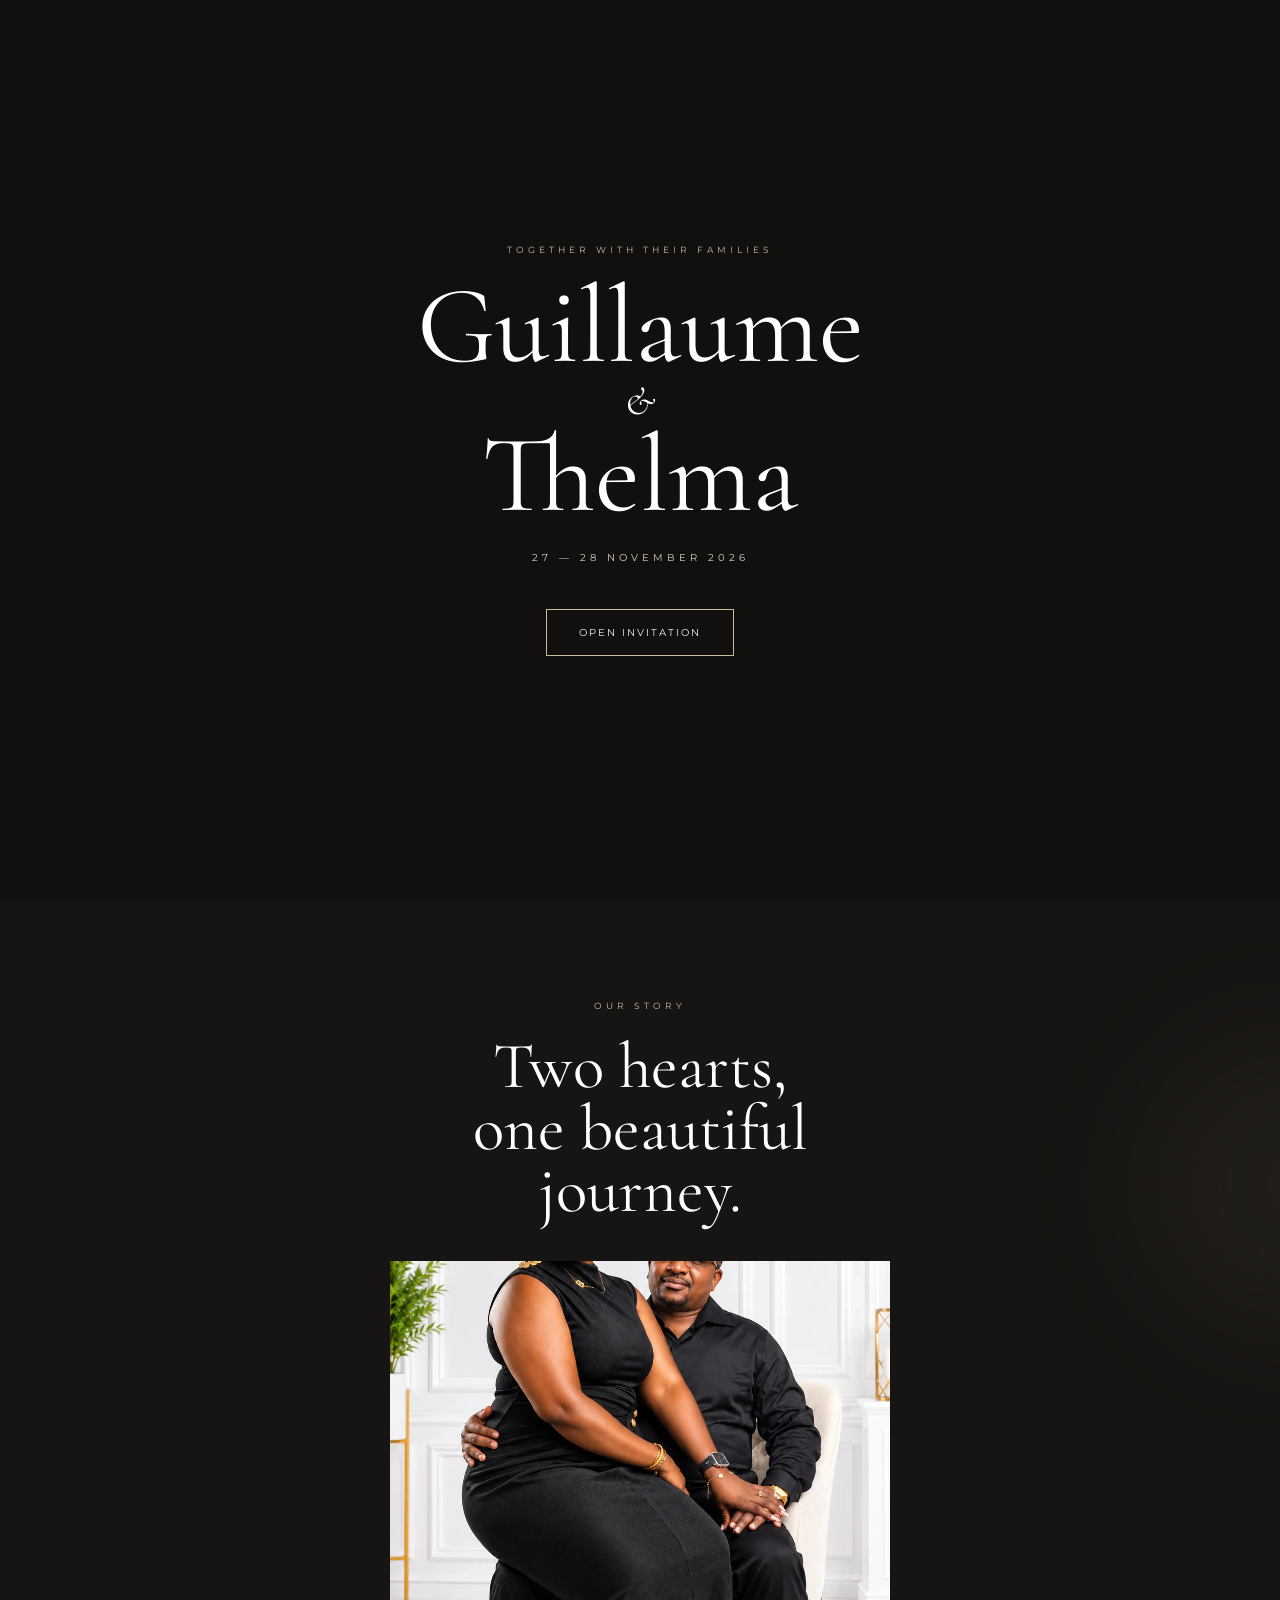
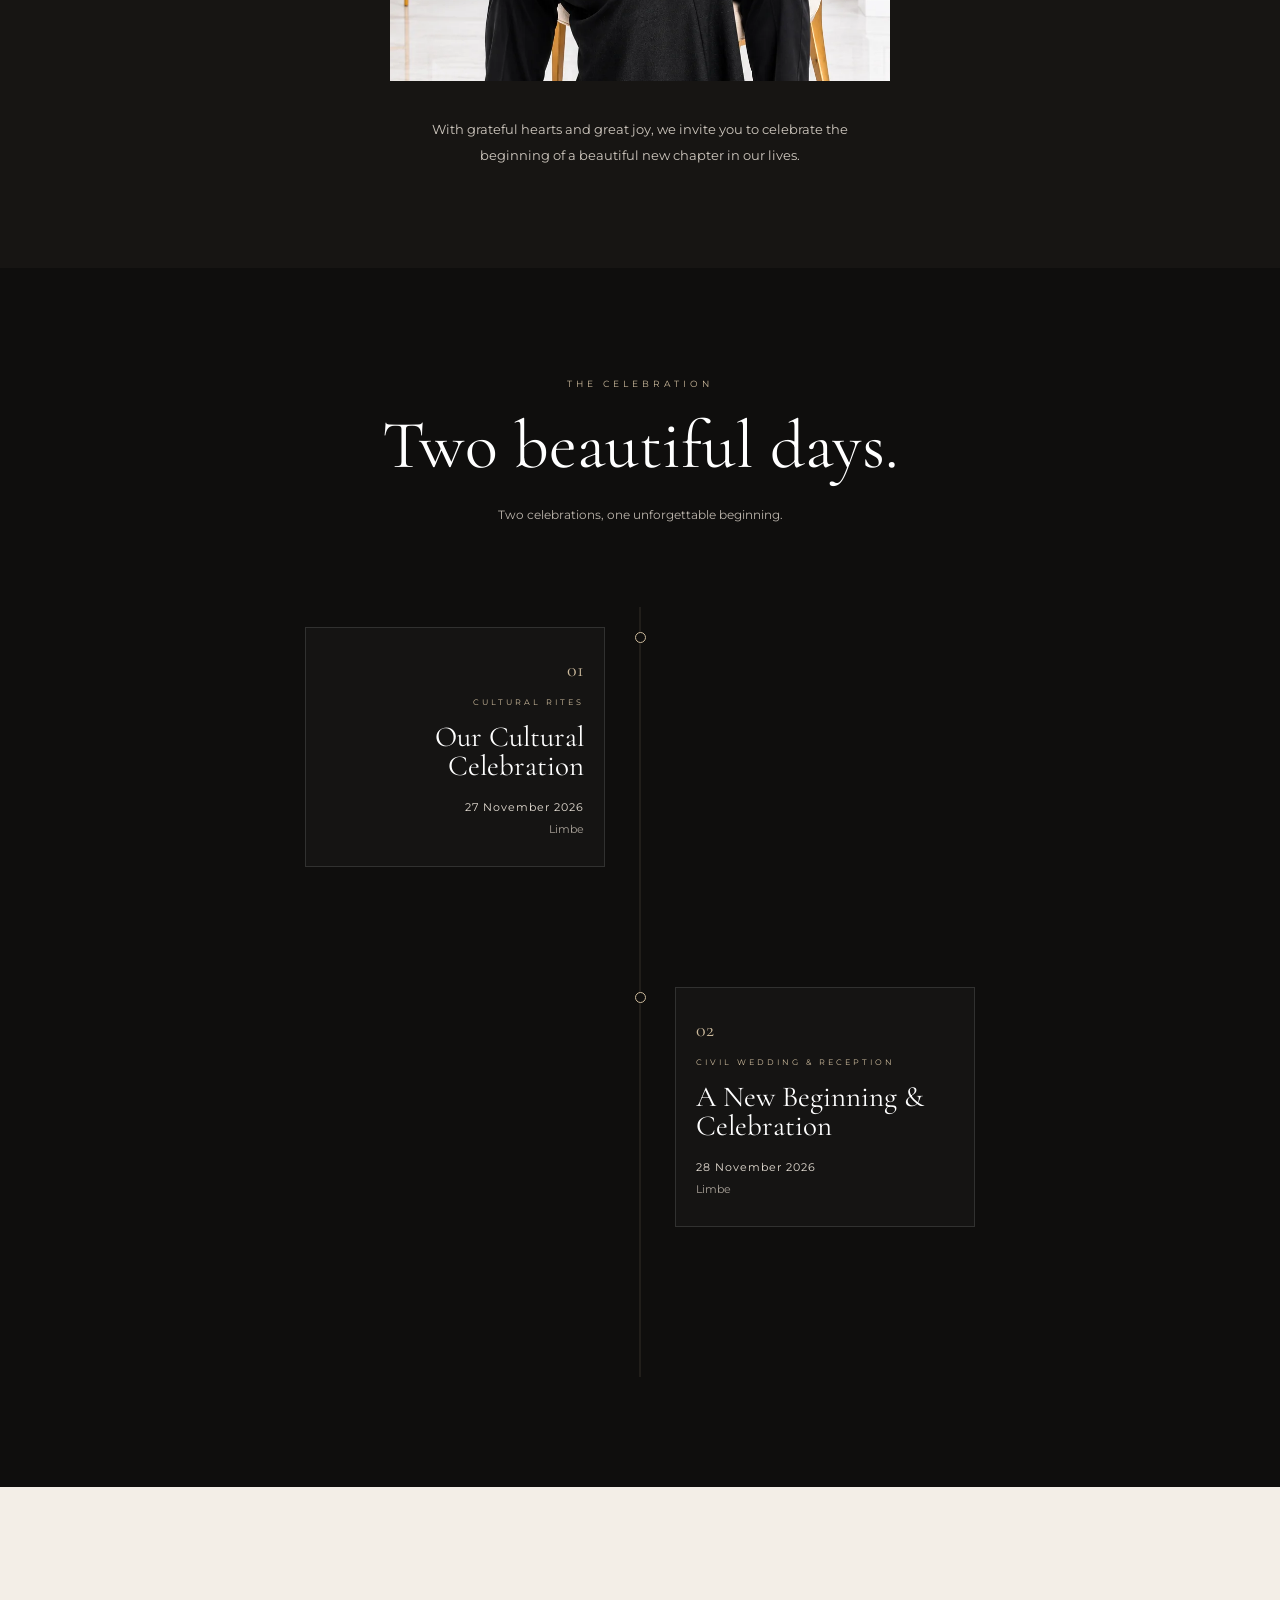
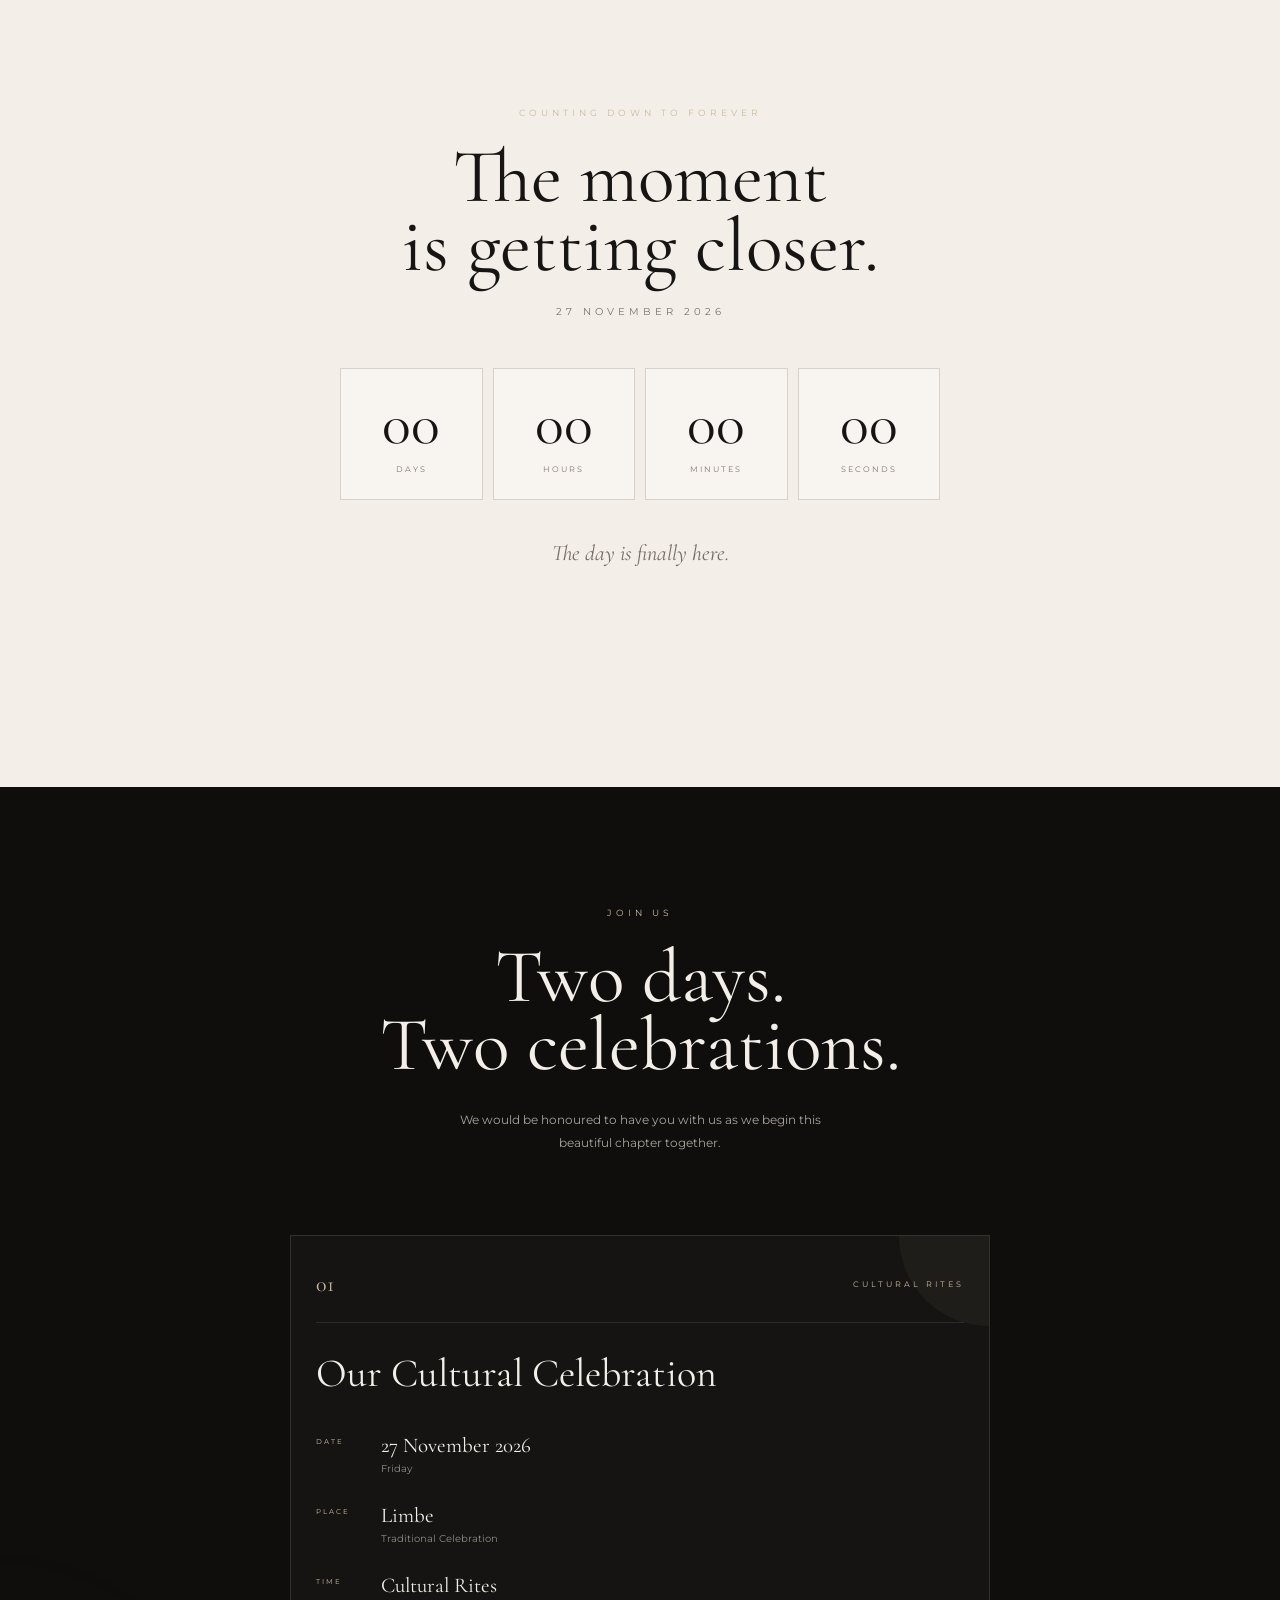
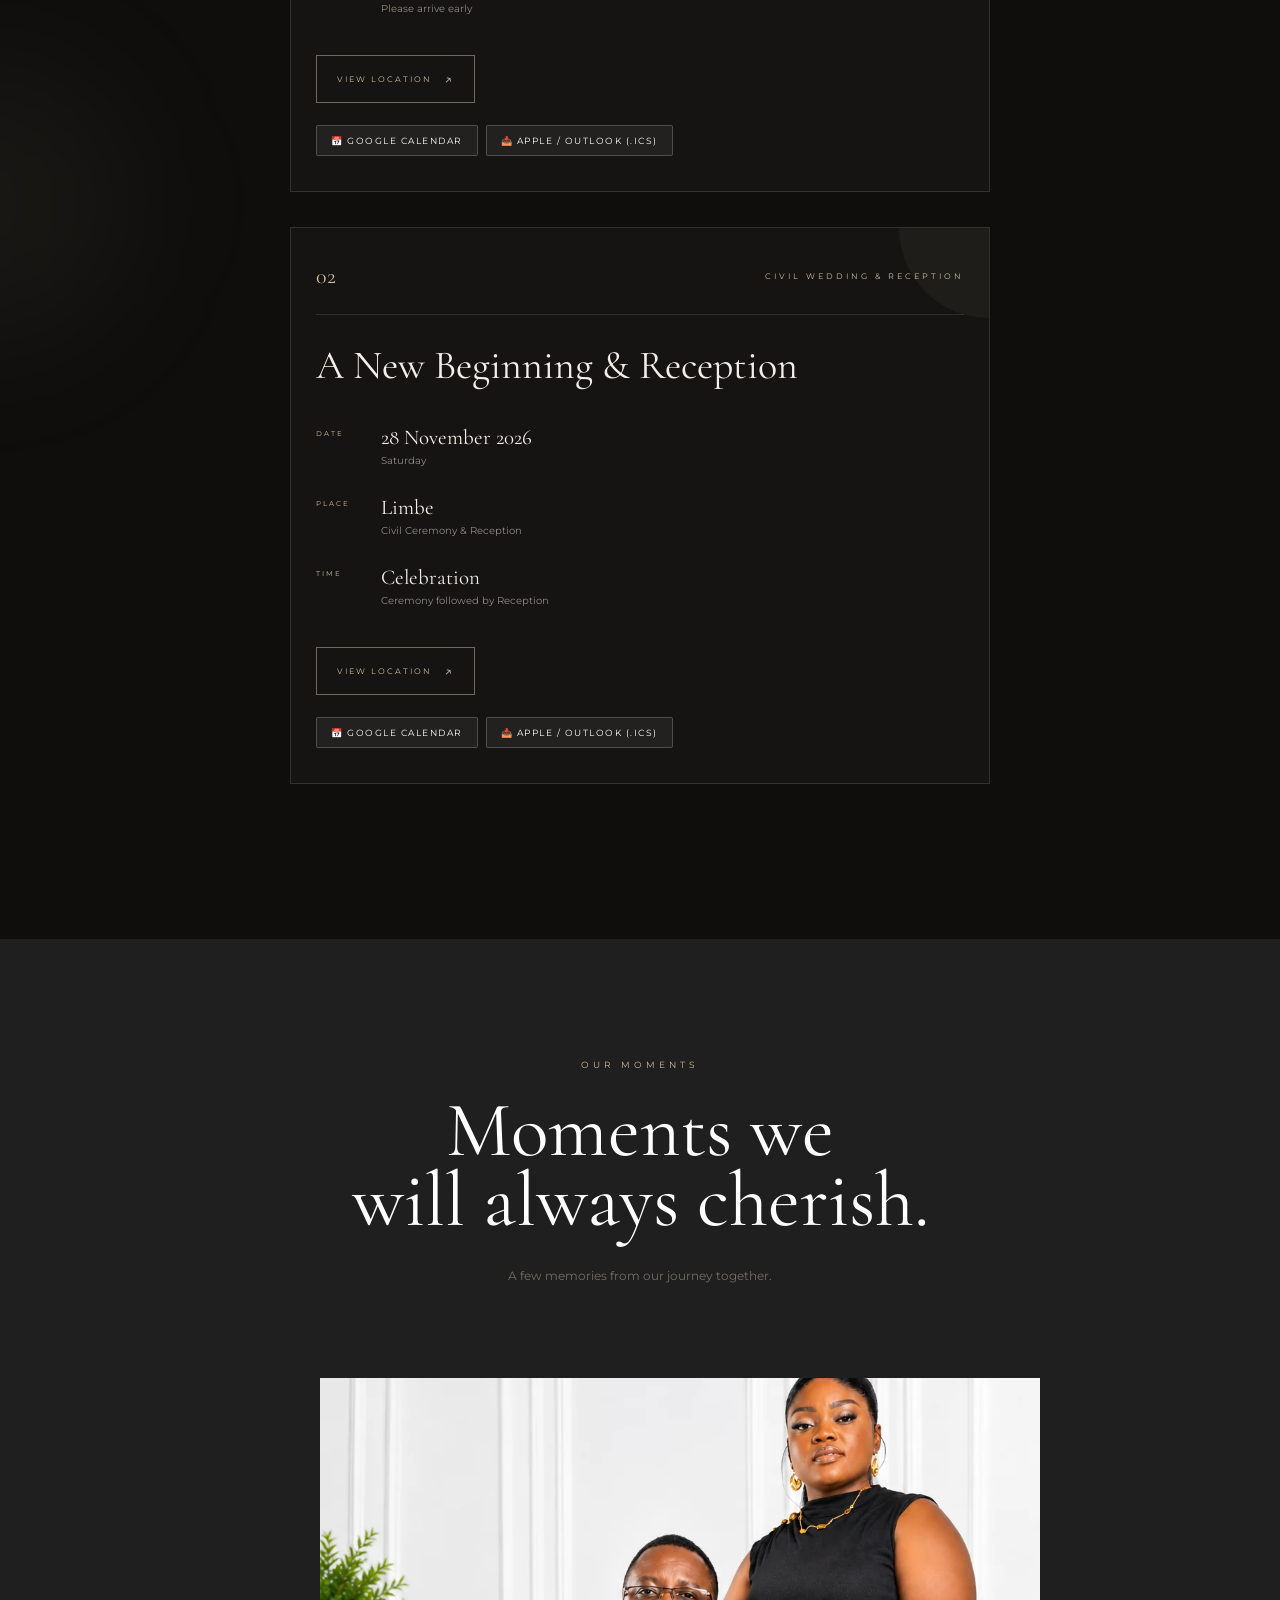
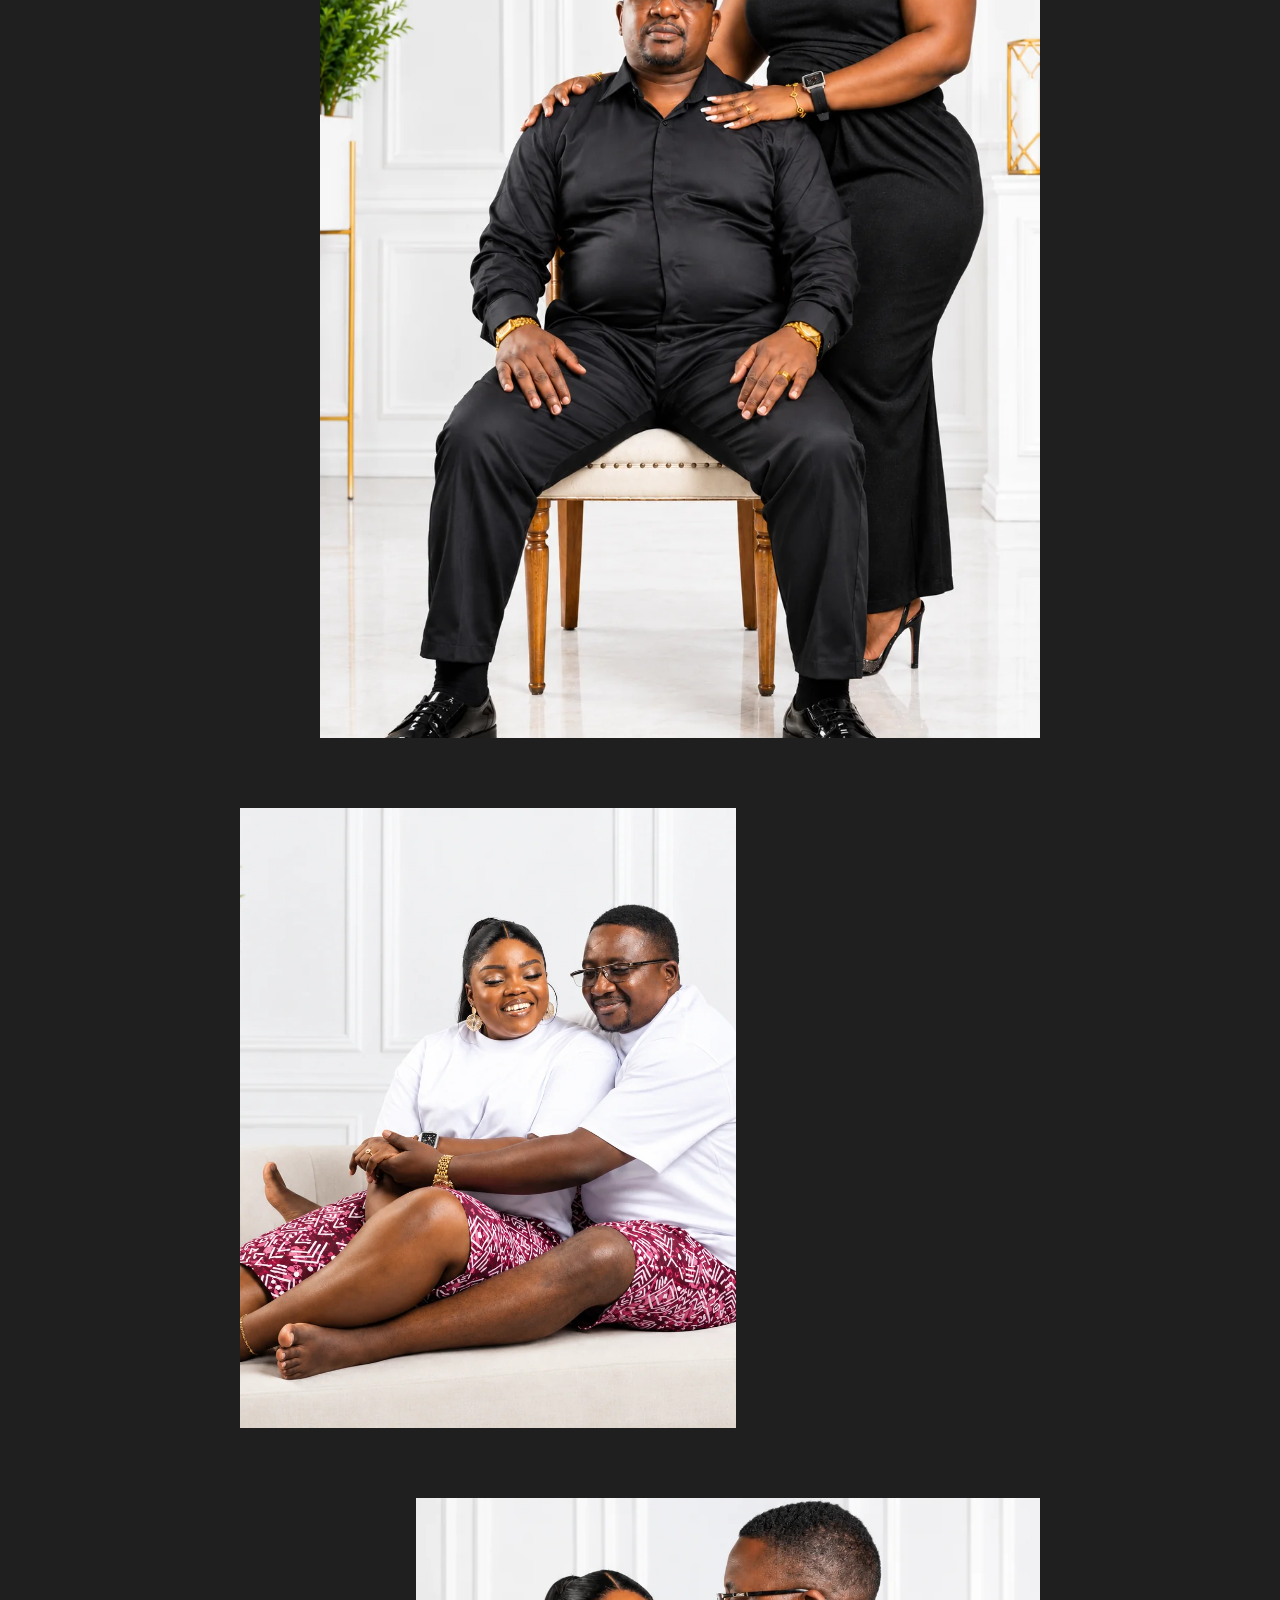
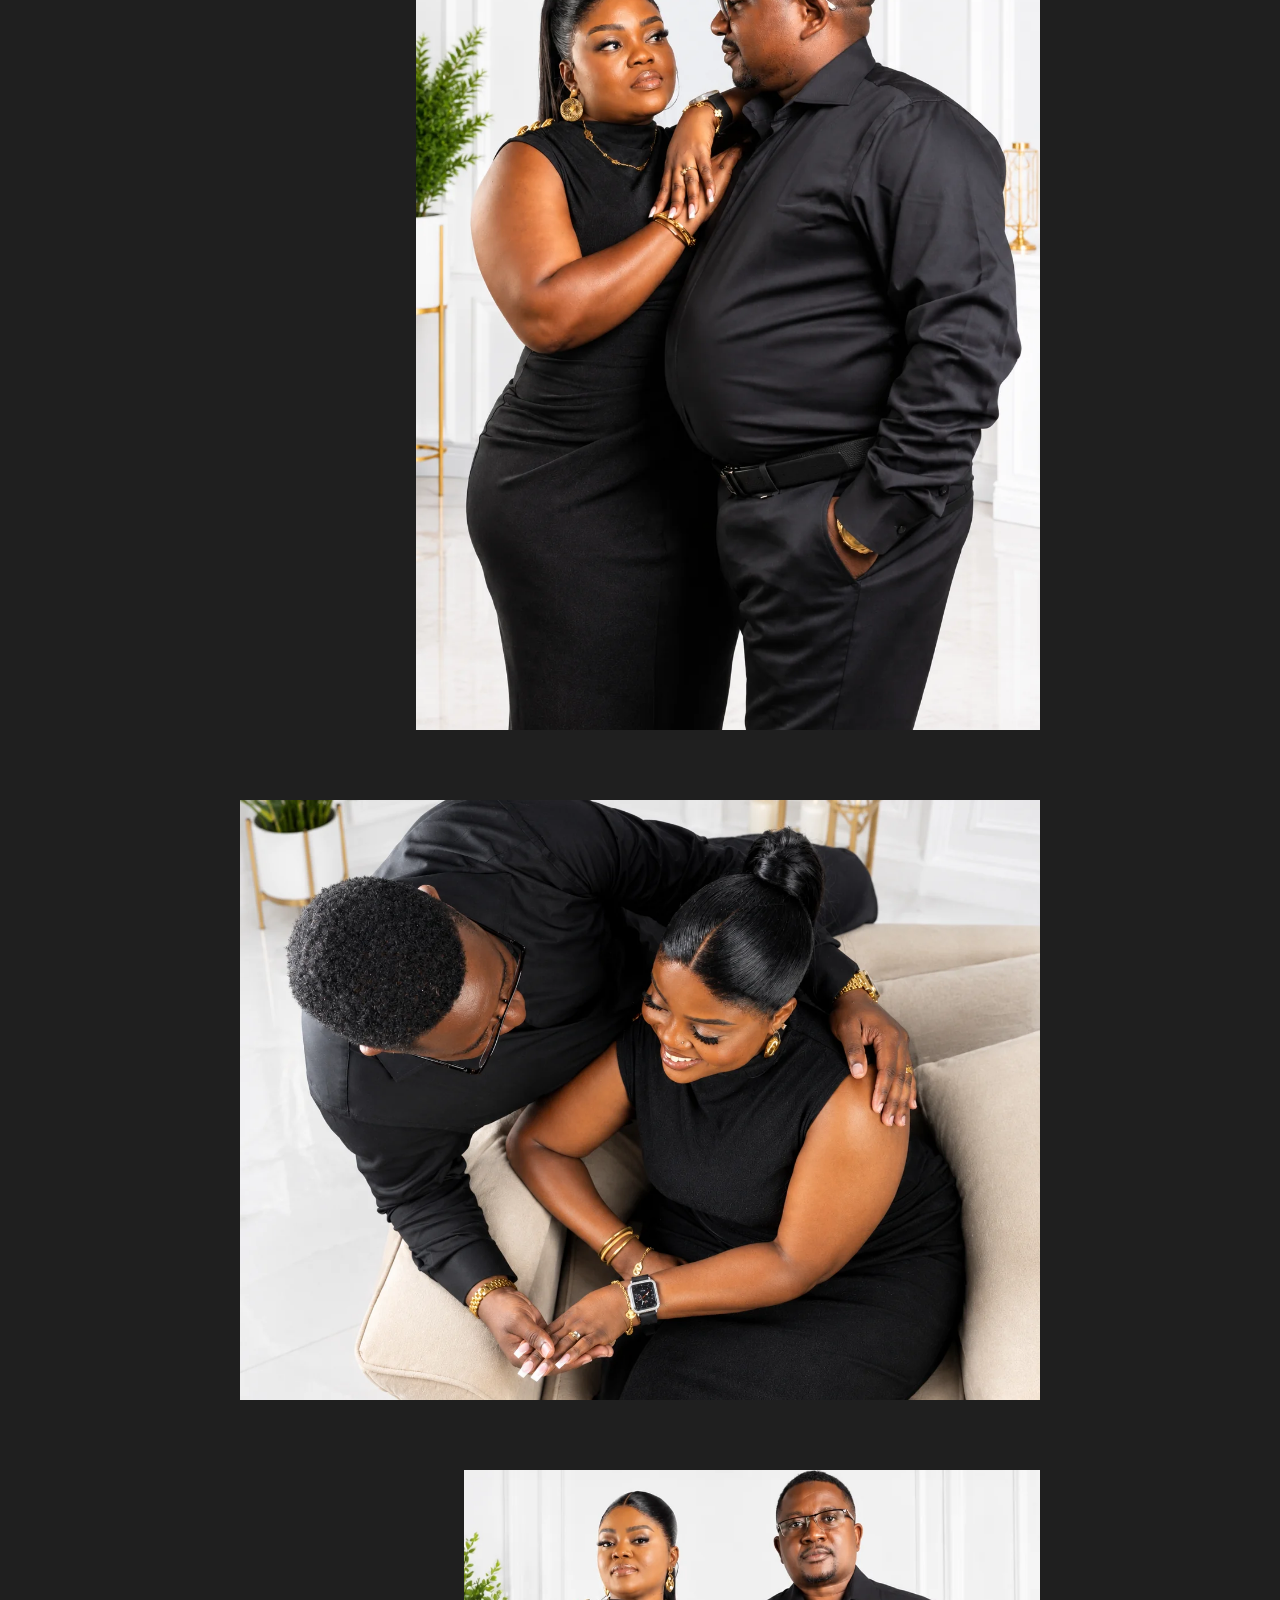
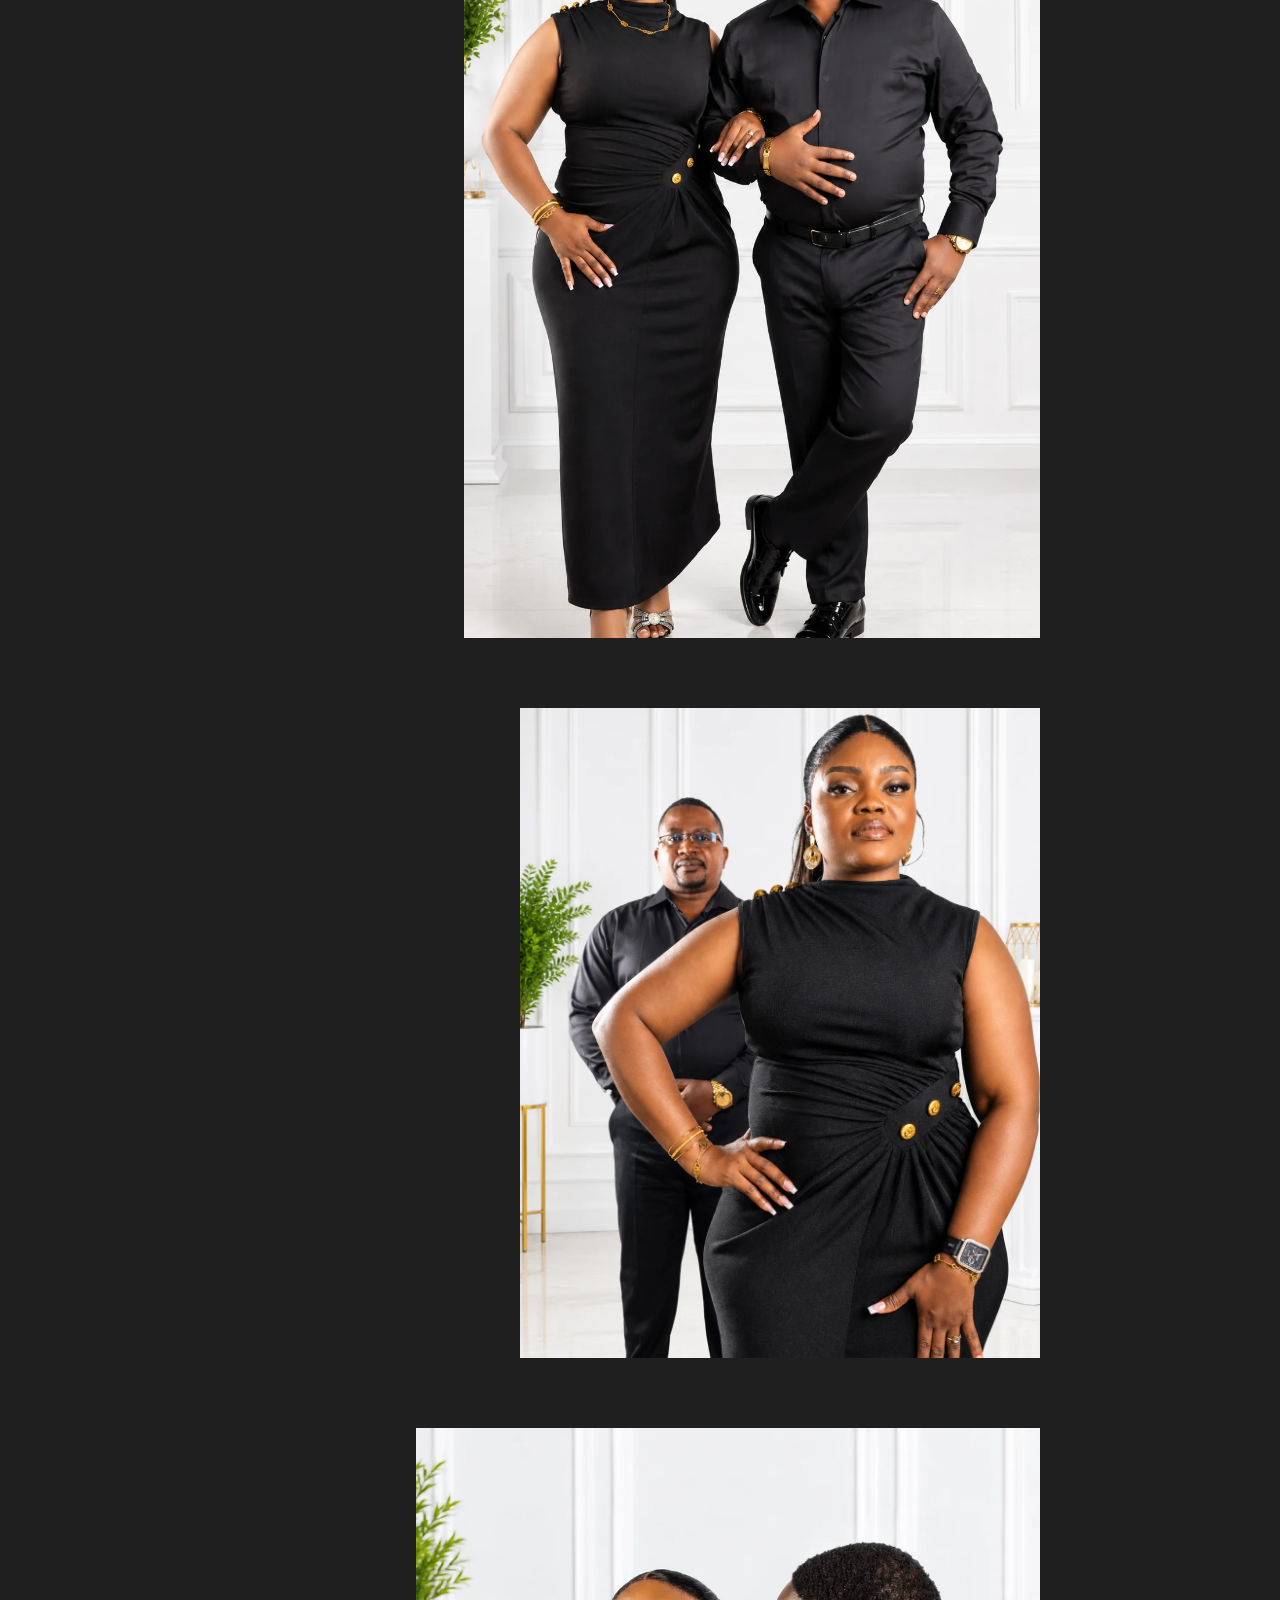
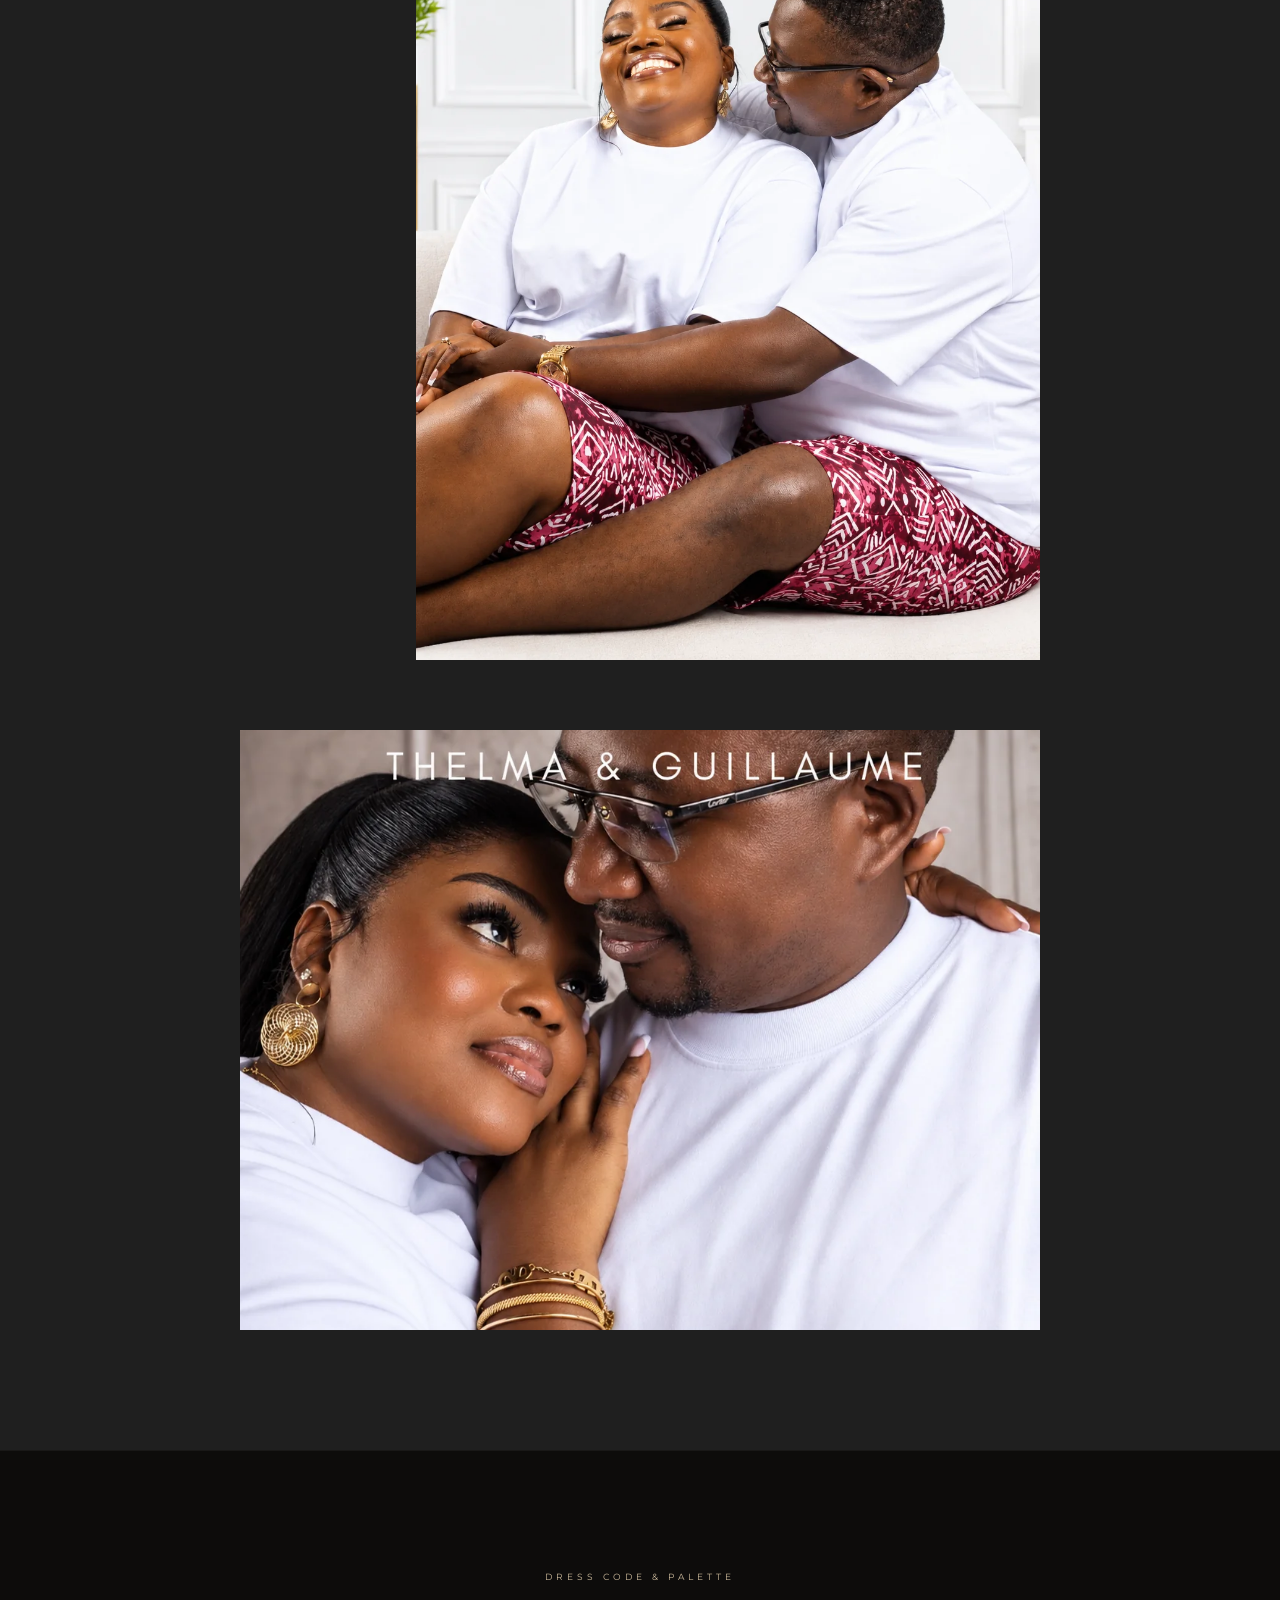
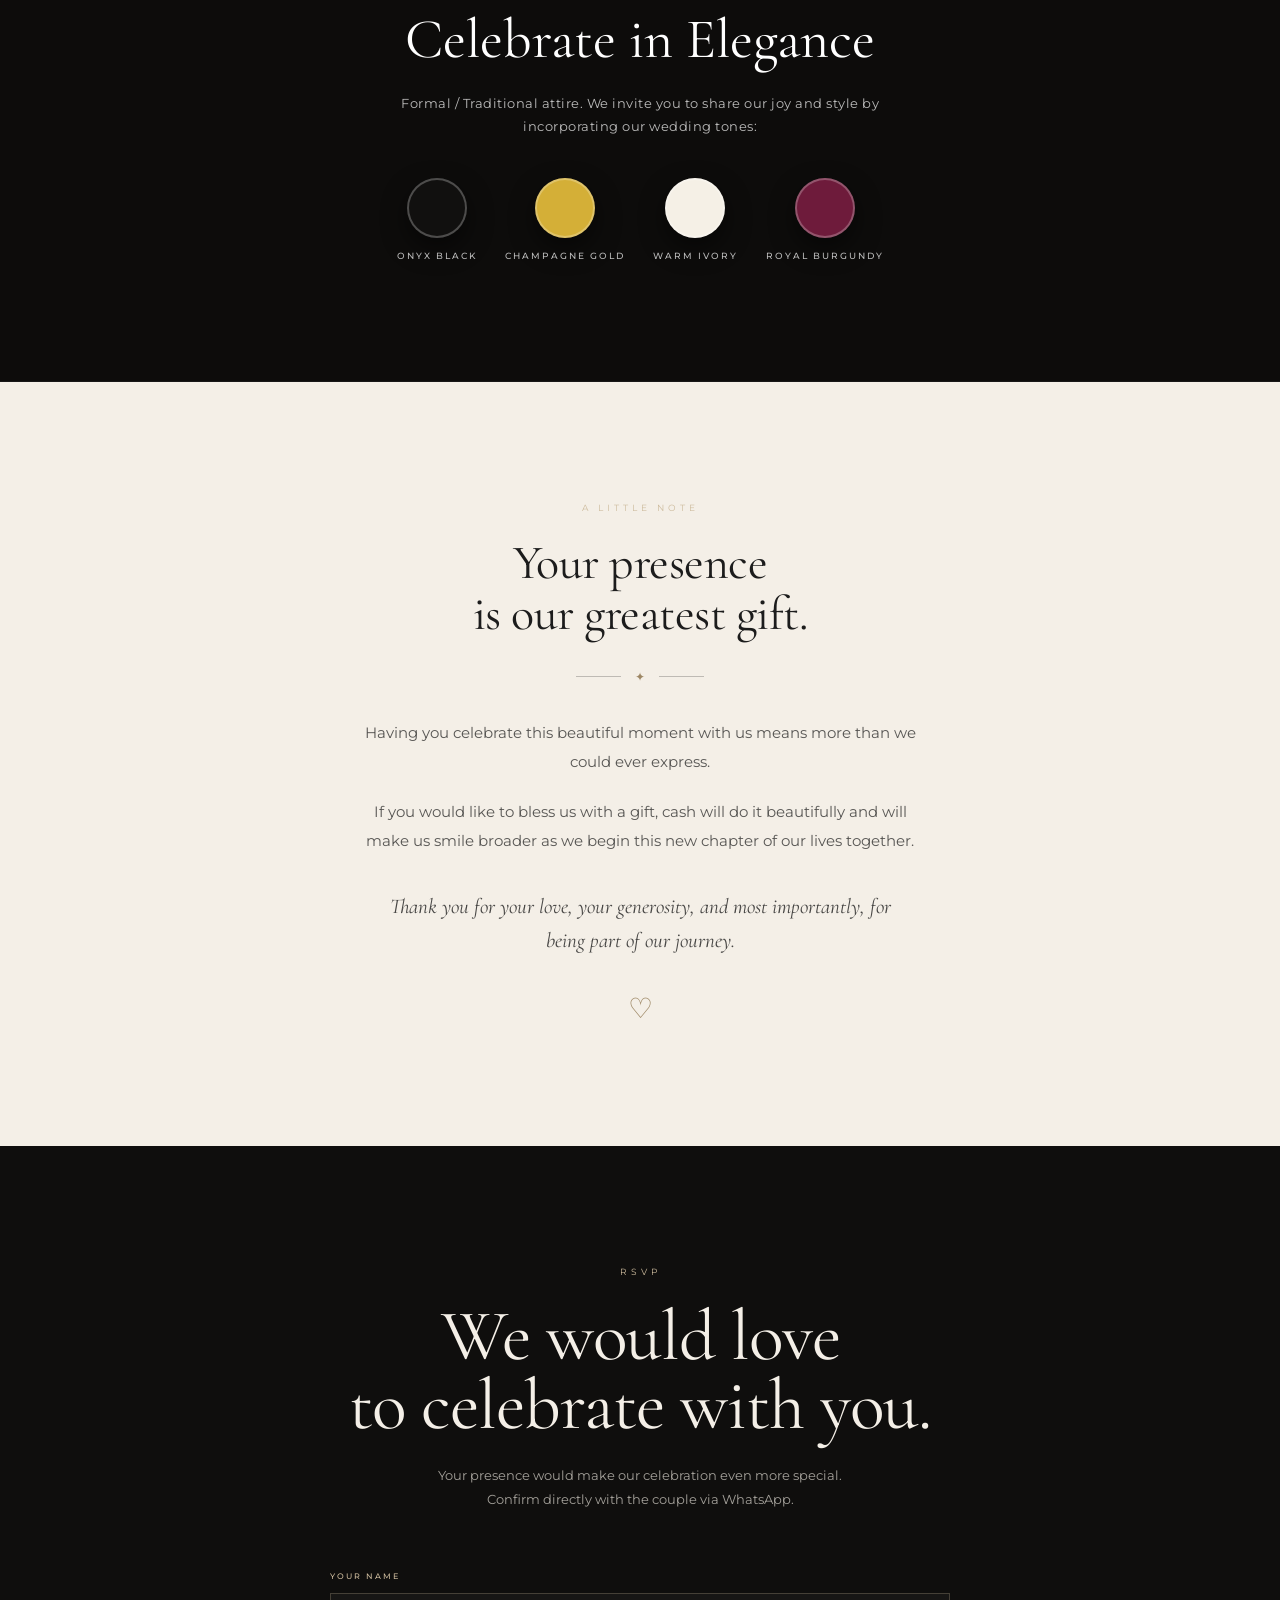
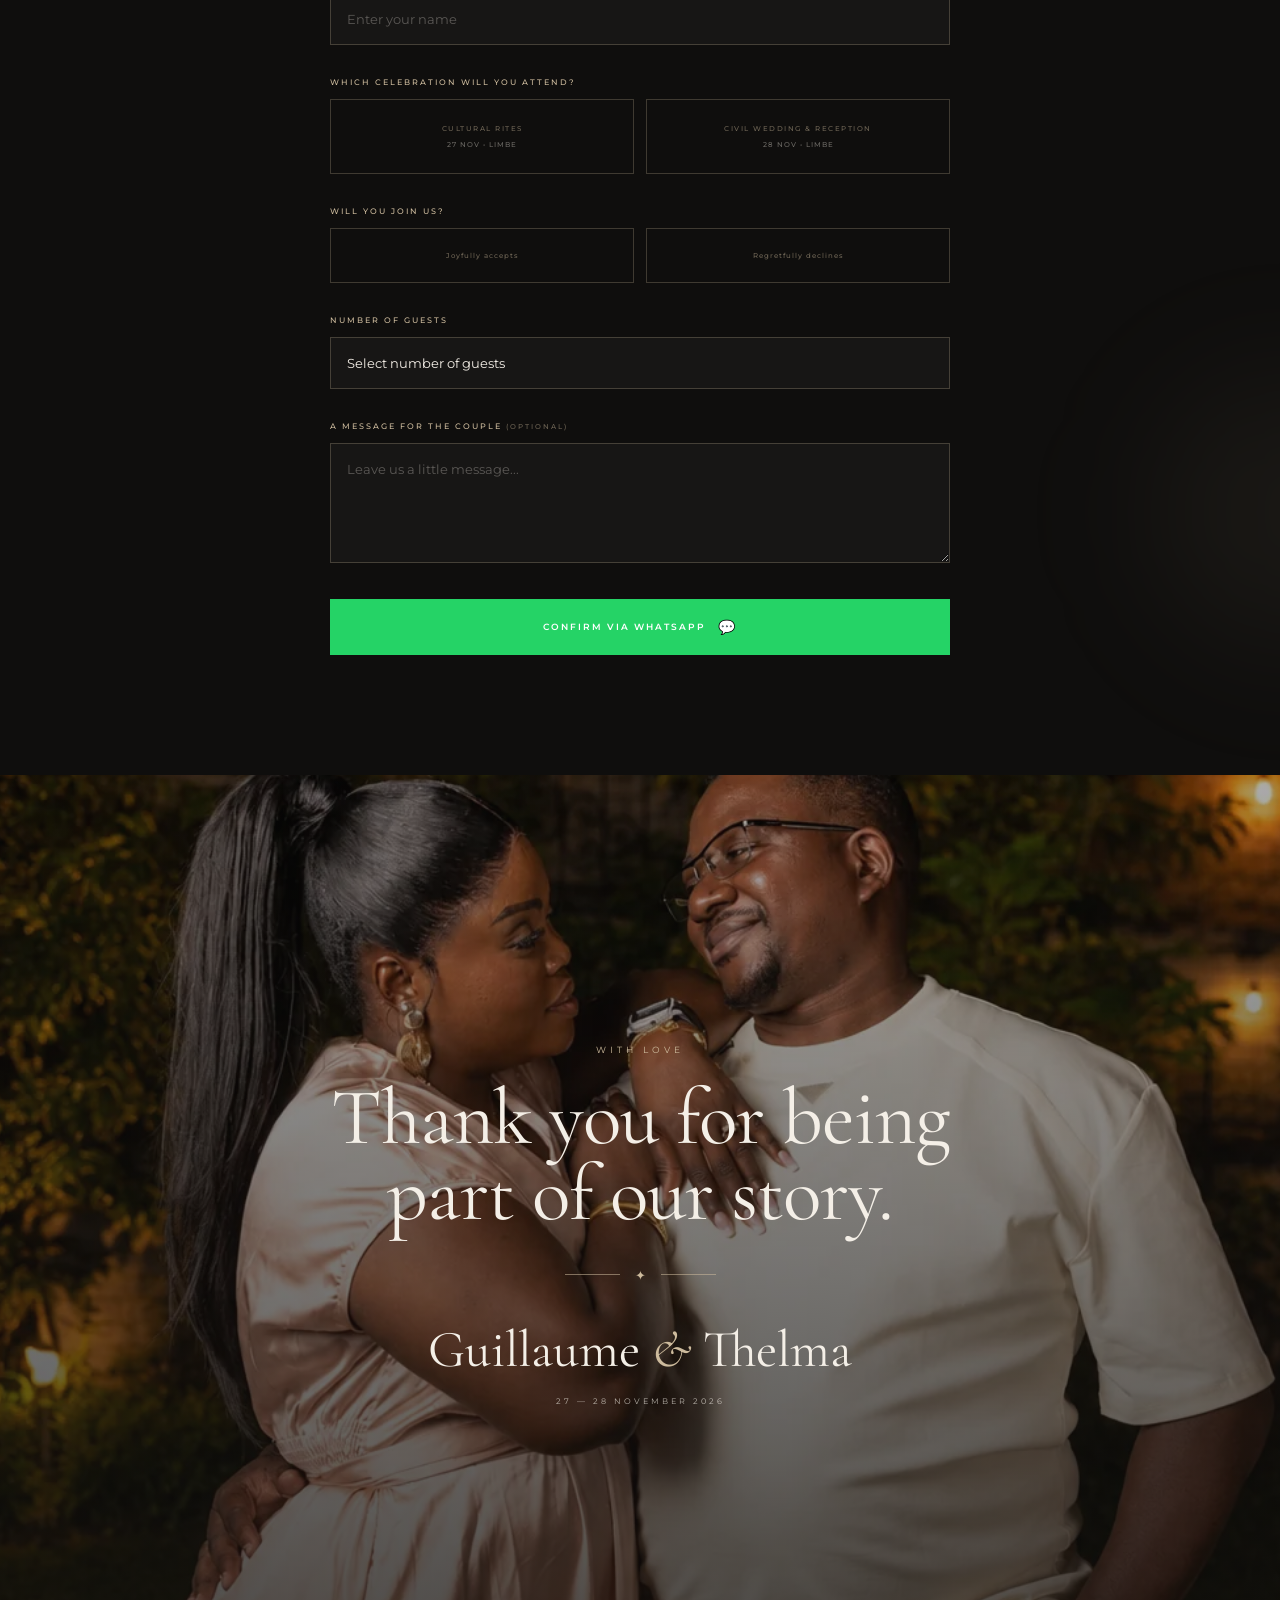
==== index.html @ 1d228cf8 "Implement Option A architecture: WebP 95% compression, wedding.config.js, WhatsApp RSVP, 1-tap Calen" ====
<!DOCTYPE html>
<html lang="en">

<head>

    <meta charset="UTF-8">

    <meta name="viewport" content="width=device-width, initial-scale=1.0">

    <title>Guillaume & Thelma | Wedding</title>

    <!-- Wedding fonts -->
    <link rel="preconnect" href="https://fonts.googleapis.com">
    <link rel="preconnect" href="https://fonts.gstatic.com" crossorigin>

    <link
        href="https://fonts.googleapis.com/css2?family=Cormorant+Garamond:wght@400;500;600;700&family=Montserrat:wght@300;400;500;600&display=swap"
        rel="stylesheet">

    <!-- Our CSS -->
    <link rel="stylesheet" href="css/style.css">

</head>


<body>

    <audio id="weddingMusic" loop preload="none">
        <source src="audio/wedding-song.mp3" type="audio/mpeg">
    </audio>

    <!-- =====================================
     CINEMATIC OPENING SCREEN
====================================== -->

    <div class="opening-screen">

        <div class="opening-content">

            <p class="opening-small">
                TOGETHER WITH THEIR FAMILIES
            </p>

            <h1 class="opening-names">
                Guillaume
                <span>&</span>
                Thelma
            </h1>

            <p class="opening-date">
                27 — 28 NOVEMBER 2026
            </p>

            <button class="opening-button">
                Open Invitation
            </button>

        </div>

    </div>


    <!-- HERO / OPENING SCREEN -->

    <section class="hero">

        <div class="hero-overlay"></div>

        <div class="hero-content">

            <p class="eyebrow">
                WE ARE GETTING MARRIED
            </p>

            <h1>
                Guillaume
                <span>&</span>
                Thelma
            </h1>

            <p class="wedding-date">
                27 — 28 NOVEMBER 2026
            </p>

            <button class="open-btn">
                Open Invitation
            </button>

        </div>


        <!-- Scroll indicator -->

        <div class="scroll-indicator">

            <span>Scroll</span>

            <div class="scroll-line"></div>

        </div>

    </section>

    <!-- =====================================
     OUR STORY
====================================== -->

    <section class="story-section">

        <div class="story-container">

            <p class="section-label reveal">
                OUR STORY
            </p>


            <h2 class="story-title reveal-left">
                Two hearts,<br>
                one beautiful journey.
            </h2>


            <div class="story-image reveal-right">

                <img src="images/story.webp" alt="Guillaume and Thelma">

            </div>


            <p class="story-text reveal">

                With grateful hearts and great joy,
                we invite you to celebrate the beginning
                of a beautiful new chapter in our lives.

            </p>

        </div>

    </section>

    <!-- =====================================
     WEDDING TIMELINE
====================================== -->

    <section class="timeline-section" id="schedule">

        <div class="timeline-container">

            <!-- Section heading -->

            <div class="timeline-heading">

                <p class="section-label reveal">
                    THE CELEBRATION
                </p>

                <h2 class="timeline-title reveal">
                    Two beautiful days.
                </h2>

                <p class="timeline-intro reveal">
                    Two celebrations, one unforgettable
                    beginning.
                </p>

            </div>


            <!-- Timeline -->

            <div class="timeline">


                <!-- Timeline line -->

                <div class="timeline-line">

                    <div class="timeline-progress"></div>

                </div>


                 <!-- =================================
                 EVENT 01
            ================================== -->

                <div class="timeline-event timeline-left reveal-left">

                    <div class="timeline-dot"></div>

                    <div class="event-card">

                        <span class="event-number">
                            01
                        </span>

                        <p class="event-type">
                            CULTURAL RITES
                        </p>

                        <h3>
                            Our Cultural Celebration
                        </h3>

                        <p class="event-date">
                            27 November 2026
                        </p>

                        <p class="event-location">
                            Limbe
                        </p>

                    </div>

                </div>


                <!-- =================================
                 EVENT 02
            ================================== -->

                <div class="timeline-event timeline-right reveal-right">

                    <div class="timeline-dot"></div>

                    <div class="event-card">

                        <span class="event-number">
                            02
                        </span>

                        <p class="event-type">
                            CIVIL WEDDING & RECEPTION
                        </p>

                        <h3>
                            A New Beginning & Celebration
                        </h3>

                        <p class="event-date">
                            28 November 2026
                        </p>

                        <p class="event-location">
                            Limbe
                        </p>

                    </div>

                </div>

            </div>

        </div>

    </section>

    <section class="countdown-section">

        <div class="countdown-container">

            <p class="section-label reveal">
                COUNTING DOWN TO FOREVER
            </p>

            <h2 class="countdown-title reveal">
                The moment<br>
                is getting closer.
            </h2>

            <p class="countdown-date reveal">
                27 NOVEMBER 2026
            </p>

            <div class="countdown reveal" aria-live="polite">

                <div class="countdown-box">
                    <span id="days">00</span>
                    <small>DAYS</small>
                </div>

                <div class="countdown-box">
                    <span id="hours">00</span>
                    <small>HOURS</small>
                </div>

                <div class="countdown-box">
                    <span id="minutes">00</span>
                    <small>MINUTES</small>
                </div>

                <div class="countdown-box">
                    <span id="seconds">00</span>
                    <small>SECONDS</small>
                </div>

            </div>

            <p class="countdown-message reveal">
                Until we begin our forever.
            </p>

        </div>

    </section>

    <section class="details-section" id="locations">

        <div class="details-container">

            <div class="details-heading">

                <p class="section-label reveal">
                    JOIN US
                </p>

                <h2 class="details-title reveal">
                    Two days.<br>
                    Two celebrations.
                </h2>

                <p class="details-intro reveal">
                    We would be honoured to have you with us
                    as we begin this beautiful chapter together.
                </p>

            </div>


            <!-- CULTURAL RITES -->

            <div class="event-detail-card reveal-left">

                <div class="event-detail-top">

                    <span class="detail-number">
                        01
                    </span>

                    <span class="detail-label">
                        CULTURAL RITES
                    </span>

                </div>


                <div class="event-detail-content">

                    <h3>
                        Our Cultural Celebration
                    </h3>

                    <div class="detail-info">

                        <div class="detail-row">

                            <span class="detail-icon">
                                DATE
                            </span>

                            <div>
                                <strong>
                                    27 November 2026
                                </strong>

                                <p>
                                    Friday
                                </p>
                            </div>

                        </div>


                        <div class="detail-row">

                            <span class="detail-icon">
                                PLACE
                            </span>

                            <div>
                                <strong>
                                    Limbe
                                </strong>

                                <p>
                                    Traditional Celebration
                                </p>
                            </div>

                        </div>


                        <div class="detail-row">

                            <span class="detail-icon">
                                TIME
                            </span>

                            <div>
                                <strong>
                                    Cultural Rites
                                </strong>

                                <p>
                                    Please arrive early
                                </p>
                            </div>

                        </div>

                    </div>


                    <a href="https://maps.google.com/?q=Limbe,+Cameroon" class="location-button" target="_blank"
                        rel="noopener noreferrer">
                        VIEW LOCATION
                        <span>↗</span>
                    </a>

                    <div class="calendar-actions">
                        <button type="button" class="cal-btn" onclick="openGoogleCalendar('cultural-rites')">
                            📅 Google Calendar
                        </button>
                        <button type="button" class="cal-btn" onclick="downloadIcsCalendar('cultural-rites')">
                            📥 Apple / Outlook (.ics)
                        </button>
                    </div>

                </div>

            </div>


            <!-- CIVIL WEDDING & RECEPTION -->

            <div class="event-detail-card reveal-right">

                <div class="event-detail-top">

                    <span class="detail-number">
                        02
                    </span>

                    <span class="detail-label">
                        CIVIL WEDDING & RECEPTION
                    </span>

                </div>


                <div class="event-detail-content">

                    <h3>
                        A New Beginning & Reception
                    </h3>

                    <div class="detail-info">

                        <div class="detail-row">

                            <span class="detail-icon">
                                DATE
                            </span>

                            <div>
                                <strong>
                                    28 November 2026
                                </strong>

                                <p>
                                    Saturday
                                </p>
                            </div>

                        </div>


                        <div class="detail-row">

                            <span class="detail-icon">
                                PLACE
                            </span>

                            <div>
                                <strong>
                                    Limbe
                                </strong>

                                <p>
                                    Civil Ceremony & Reception
                                </p>
                            </div>

                        </div>


                        <div class="detail-row">

                            <span class="detail-icon">
                                TIME
                            </span>

                            <div>
                                <strong>
                                    Celebration
                                </strong>

                                <p>
                                    Ceremony followed by Reception
                                </p>
                            </div>

                        </div>

                    </div>


                    <a href="https://maps.google.com/?q=Limbe,+Cameroon" class="location-button" target="_blank"
                        rel="noopener noreferrer">
                        VIEW LOCATION
                        <span>↗</span>
                    </a>

                    <div class="calendar-actions">
                        <button type="button" class="cal-btn" onclick="openGoogleCalendar('civil-wedding')">
                            📅 Google Calendar
                        </button>
                        <button type="button" class="cal-btn" onclick="downloadIcsCalendar('civil-wedding')">
                            📥 Apple / Outlook (.ics)
                        </button>
                    </div>

                </div>

            </div>

        </div>

    </section>

    <!-- =========================
     PHOTO GALLERY
========================= -->

    <section class="gallery-section" id="gallery">

        <div class="gallery-container">

            <div class="gallery-heading">

                <p class="section-label reveal">
                    OUR MOMENTS
                </p>

                <h2 class="gallery-title reveal">
                    Moments we<br>
                    will always cherish.
                </h2>

                <p class="gallery-intro reveal">
                    A few memories from our journey
                    together.
                </p>

            </div>


            <div class="gallery">

                <!-- PHOTO 1 -->

                <div class="gallery-item gallery-large reveal">

                    <div class="gallery-image">

                        <img src="images/gallery-1.webp" alt="Guillaume and Thelma" loading="lazy">

                    </div>

                </div>


                <!-- PHOTO 2 -->

                <div class="gallery-item gallery-small reveal-left">

                    <div class="gallery-image">

                        <img src="images/gallery-2.webp" alt="Guillaume and Thelma" loading="lazy">

                    </div>

                </div>


                <!-- PHOTO 3 -->

                <div class="gallery-item gallery-medium reveal-right">

                    <div class="gallery-image">

                        <img src="images/gallery-3.webp" alt="Guillaume and Thelma" loading="lazy">

                    </div>

                </div>


                <!-- PHOTO 4 -->

                <div class="gallery-item gallery-wide reveal">

                    <div class="gallery-image">

                        <img src="images/gallery-4.webp" alt="Guillaume and Thelma" loading="lazy">

                    </div>

                </div>


                <!-- PHOTO 5 -->

                <div class="gallery-item gallery-medium reveal-left">

                    <div class="gallery-image">

                        <img src="images/gallery-5.webp" alt="Guillaume and Thelma" loading="lazy">

                    </div>

                </div>


                <!-- PHOTO 6 -->

                <div class="gallery-item gallery-small reveal-right">

                    <div class="gallery-image">

                        <img src="images/gallery-6.webp" alt="Guillaume and Thelma" loading="lazy">

                    </div>

                </div>


                <!-- PHOTO 7 -->

                <div class="gallery-item gallery-medium reveal-left">

                    <div class="gallery-image">

                        <img src="images/gallery-7.webp" alt="Guillaume and Thelma" loading="lazy">

                    </div>

                </div>


                <!-- PHOTO 8 -->

                <div class="gallery-item gallery-wide reveal">

                    <div class="gallery-image">

                        <img src="images/save-the-date.webp" alt="Guillaume and Thelma - Save The Date" loading="lazy">

                    </div>

                </div>

            </div>

        </div>

    </section>

    <!-- =========================
     DRESS CODE & PALETTE
========================= -->
    <section class="dresscode-section" id="dresscode">
        <div class="dresscode-container">
            <p class="section-label reveal">DRESS CODE & PALETTE</p>
            <h2 class="dresscode-title reveal">Celebrate in Elegance</h2>
            <p class="dresscode-note reveal">
                Formal / Traditional attire. We invite you to share our joy and style by incorporating our wedding tones:
            </p>
            <div class="swatch-grid reveal">
                <div class="swatch-card">
                    <div class="swatch-circle" style="background-color: #11100F;"></div>
                    <span class="swatch-name">Onyx Black</span>
                </div>
                <div class="swatch-card">
                    <div class="swatch-circle" style="background-color: #D4AF37;"></div>
                    <span class="swatch-name">Champagne Gold</span>
                </div>
                <div class="swatch-card">
                    <div class="swatch-circle" style="background-color: #F5F0E6;"></div>
                    <span class="swatch-name">Warm Ivory</span>
                </div>
                <div class="swatch-card">
                    <div class="swatch-circle" style="background-color: #6E1B3B;"></div>
                    <span class="swatch-name">Royal Burgundy</span>
                </div>
            </div>
        </div>
    </section>

    <section class="gift-section">
        <div class="gift-container">

            <p class="section-label reveal">
                A LITTLE NOTE
            </p>

            <h2 class="gift-title reveal">
                Your presence<br>
                is our greatest gift.
            </h2>

            <div class="gift-divider reveal">
                <span></span>
                <i>✦</i>
                <span></span>
            </div>

            <p class="gift-text reveal">
                Having you celebrate this beautiful moment
                with us means more than we could ever express.
            </p>

            <p class="gift-text reveal">
                If you would like to bless us with a gift,
                cash will do it beautifully and will make us smile broader
                as we begin this new chapter of our lives together.
            </p>

            <p class="gift-thank-you reveal">
                Thank you for your love, your generosity,
                and most importantly, for being part of our journey.
            </p>

            <div class="gift-symbol reveal">
                <span>♡</span>
            </div>

        </div>

    </section>

    <section class="rsvp-section" id="rsvp">
        <div class="rsvp-container">

            <div class="rsvp-heading">
                <p class="section-label reveal">
                    RSVP
                </p>

                <h2 class="rsvp-title reveal">
                    We would love<br>
                    to celebrate with you.
                </h2>

                <p class="rsvp-intro reveal">
                    Your presence would make our celebration
                    even more special. Confirm directly with the couple via WhatsApp.
                </p>
            </div>

            <form class="rsvp-form reveal" id="rsvpForm">

                <div class="form-group">
                    <label for="guestName">
                        YOUR NAME
                    </label>

                    <input type="text" id="guestName" name="guestName" placeholder="Enter your name" required>
                </div>

                <div class="form-group">
                    <label>
                        WHICH CELEBRATION WILL YOU ATTEND?
                    </label>

                    <div class="event-options">

                        <label class="event-option">
                            <input type="checkbox" name="event" value="cultural">

                            <span>
                                CULTURAL RITES
                                <small>
                                    27 NOV • LIMBE
                                </small>
                            </span>
                        </label>

                        <label class="event-option">
                            <input type="checkbox" name="event" value="civil">

                            <span>
                                CIVIL WEDDING & RECEPTION
                                <small>
                                    28 NOV • LIMBE
                                </small>
                            </span>
                        </label>

                    </div>
                </div>

                <div class="form-group">
                    <label>
                        WILL YOU JOIN US?
                    </label>

                    <div class="attendance-options">

                        <label class="attendance-option">
                            <input type="radio" name="attendance" value="yes" required>
                            <span>
                                Joyfully accepts
                            </span>
                        </label>

                        <label class="attendance-option">
                            <input type="radio" name="attendance" value="no">
                            <span>
                                Regretfully declines
                            </span>
                        </label>

                    </div>
                </div>

                <div class="form-group">
                    <label for="guestCount">
                        NUMBER OF GUESTS
                    </label>

                    <select id="guestCount" name="guestCount" required>
                        <option value="">
                            Select number of guests
                        </option>

                        <option value="1">
                            1 Guest
                        </option>

                        <option value="2">
                            2 Guests
                        </option>

                        <option value="3">
                            3 Guests
                        </option>

                        <option value="4">
                            4 Guests
                        </option>

                        <option value="5">
                            5 Guests
                        </option>
                    </select>
                </div>

                <div class="form-group">
                    <label for="guestMessage">
                        A MESSAGE FOR THE COUPLE
                        <span>(OPTIONAL)</span>
                    </label>

                    <textarea id="guestMessage" name="guestMessage" rows="4"
                        placeholder="Leave us a little message..."></textarea>
                </div>

                <button type="submit" class="rsvp-button" style="background: #25D366; border-color: #25D366; color: #ffffff;">
                    CONFIRM VIA WHATSAPP
                    <span style="font-size: 14px;">💬</span>
                </button>

            </form>

            <div class="rsvp-success" id="rsvpSuccess">
                <div class="success-mark">✓</div>

                <h3>Thank You</h3>

                <p>
                    We are so happy to have you
                    celebrating this beautiful moment
                    with us.
                </p>
            </div>

        </div>
    </section>

    <section class="closing-section">

        <div class="closing-image"></div>

        <div class="closing-overlay"></div>

        <div class="closing-content">

            <p class="section-label reveal">
                WITH LOVE
            </p>

            <h2 class="closing-title reveal">
                Thank you for being<br>
                part of our story.
            </h2>

            <div class="closing-divider reveal">
                <span></span>
                <i>✦</i>
                <span></span>
            </div>

            <h3 class="closing-names reveal">
                Guillaume <span>&</span> Thelma
            </h3>

            <p class="closing-date reveal">
                27 — 28 NOVEMBER 2026
            </p>

        </div>

    </section>

    <footer class="site-footer">

        <div class="footer-content">

            <p class="footer-names">
                Guillaume & Thelma
            </p>

            <p class="footer-text">
                OUR BEGINNING. OUR FOREVER.
            </p>

            <div class="footer-divider"></div>

            <p class="footer-copy">
                With love, always.
            </p>

        </div>

    </footer>

    <!-- =========================
     FULLSCREEN PHOTO VIEWER
========================= -->

    <div class="photo-viewer" id="photoViewer">

        <button class="viewer-close" id="viewerClose" aria-label="Close photo viewer">
            ×
        </button>

        <button class="viewer-prev" id="viewerPrev" aria-label="Previous photo">
            ‹
        </button>

        <div class="viewer-image-container">

            <img id="viewerImage" src="" alt="Wedding photo">

        </div>

        <button class="viewer-next" id="viewerNext" aria-label="Next photo">
            ›
        </button>

        <div class="viewer-counter" id="viewerCounter">
            01 / 08
        </div>

    </div>

    <!-- =========================
     MUSIC CONTROL
========================= -->

    <button class="music-control" id="musicControl" aria-label="Play wedding music">

        <span class="music-icon">
            ♪
        </span>

        <span class="music-text">
            MUSIC
        </span>

    </button>

    <button class="back-to-top" id="backToTop" aria-label="Back to top">
        ↑
    </button>

    <!-- JAVASCRIPT -->

    <script src="wedding.config.js"></script>
    <script src="js/script.js"></script>
    <script src="js/wedding-features.js"></script>

</body>

</html>
---- css/style.css ----
:root {
    --color-bg: #11100f;
    --color-bg-alt: #181716;
    --color-card-bg: rgba(255, 255, 255, 0.04);
    --color-card-border: rgba(255, 255, 255, 0.12);
    --color-accent: #d4af37;
    --color-accent-hover: #f3df9b;
    --color-text: #ffffff;
    --color-text-muted: rgba(255, 255, 255, 0.72);
    --font-serif: "Cormorant Garamond", Georgia, serif;
    --font-sans: "Montserrat", sans-serif;
}

html {
    scroll-behavior: smooth;
}

* {
    margin: 0;
    padding: 0;
    box-sizing: border-box;
}

body {
    background: var(--color-bg);
    color: var(--color-text);
    font-family: var(--font-sans);
}


/* ========================================
   HERO
======================================== */

.hero {

    position: relative;

    min-height: 100svh;

    display: flex;

    align-items: center;

    justify-content: center;

    text-align: center;

    overflow: hidden;

    background-image: url("../images/hero.webp");

    background-size: cover;

    background-position: center;

    animation: cinematicZoom 15s ease-in-out infinite alternate;

}


/* ========================================
   DARK OVERLAY
======================================== */

.hero-overlay {

    position: absolute;

    inset: 0;

    background:
        linear-gradient(to bottom,
            rgba(0, 0, 0, 0.25),
            rgba(0, 0, 0, 0.80));

}


/* ========================================
   HERO CONTENT
======================================== */

.hero-content {

    position: relative;

    z-index: 2;

    padding: 30px;

    animation: heroReveal 1.8s ease forwards;

}


.eyebrow {

    font-size: 10px;

    letter-spacing: 4px;

    margin-bottom: 25px;

    opacity: 0.9;

}


.hero h1 {

    font-family: "Cormorant Garamond", serif;

    font-size: clamp(70px, 20vw, 110px);

    font-weight: 400;

    line-height: 0.8;

}


.hero h1 span {

    display: block;

    font-size: 42px;

    margin: 18px 0;

    font-style: italic;

}


.wedding-date {

    margin-top: 35px;

    font-size: 11px;

    letter-spacing: 4px;

}


/* ========================================
   OPEN INVITATION BUTTON
======================================== */

.open-btn {

    margin-top: 45px;

    padding: 16px 30px;

    border: 1px solid rgba(255, 255, 255, 0.7);

    background: transparent;

    color: white;

    font-family: "Montserrat", sans-serif;

    font-size: 10px;

    letter-spacing: 2px;

    text-transform: uppercase;

    cursor: pointer;

    transition: all 0.4s ease;

}


.open-btn:hover {

    background: white;

    color: #11100f;

}


/* ========================================
   SCROLL INDICATOR
======================================== */

.scroll-indicator {

    position: absolute;

    bottom: 30px;

    left: 50%;

    transform: translateX(-50%);

    z-index: 2;

    display: flex;

    flex-direction: column;

    align-items: center;

    gap: 8px;

}


.scroll-indicator span {

    font-size: 8px;

    letter-spacing: 3px;

    text-transform: uppercase;

    opacity: 0.7;

}


.scroll-line {

    width: 1px;

    height: 45px;

    background: white;

    animation: scrollLine 2s infinite;

}


/* ========================================
   ANIMATIONS
======================================== */

@keyframes heroReveal {

    from {

        opacity: 0;

        transform: translateY(30px);

    }

    to {

        opacity: 1;

        transform: translateY(0);

    }

}


@keyframes scrollLine {

    0% {

        transform: scaleY(0);

        transform-origin: top;

    }

    50% {

        transform: scaleY(1);

        transform-origin: top;

    }

    51% {

        transform: scaleY(1);

        transform-origin: bottom;

    }

    100% {

        transform: scaleY(0);

        transform-origin: bottom;

    }

}

/* ========================================
   CINEMATIC OPENING SCREEN
======================================== */

.opening-screen {

    position: fixed;

    inset: 0;

    z-index: 9999;

    display: flex;

    align-items: center;

    justify-content: center;

    text-align: center;

    background: #11100f;

    opacity: 1;

    visibility: visible;

    transition:
        opacity 1.2s ease,
        visibility 1.2s ease;

}


/* ========================================
   OPENING CONTENT
======================================== */

.opening-content {

    padding: 30px;

    animation: openingReveal 2s ease forwards;

}


/* Small introductory text */

.opening-small {

    font-size: 9px;

    letter-spacing: 4px;

    color: #cdbb9d;

    margin-bottom: 30px;

}


/* Couple names */

.opening-names {

    font-family: "Cormorant Garamond", serif;

    font-size: clamp(70px, 20vw, 110px);

    font-weight: 400;

    line-height: 0.75;

}


.opening-names span {

    display: block;

    font-size: 40px;

    font-style: italic;

    margin: 18px 0;

}


/* Wedding date */

.opening-date {

    margin-top: 35px;

    font-size: 10px;

    letter-spacing: 4px;

    color: #d8d0c5;

}


/* ========================================
   OPENING BUTTON
======================================== */

.opening-button {

    margin-top: 45px;

    padding: 16px 32px;

    background: transparent;

    border: 1px solid #cdbb9d;

    color: #f5efe6;

    font-family: "Montserrat", sans-serif;

    font-size: 10px;

    letter-spacing: 2px;

    text-transform: uppercase;

    cursor: pointer;

    transition: all 0.5s ease;

}


.opening-button:hover {

    background: #cdbb9d;

    color: #11100f;

}


/* ========================================
   OPENING EXIT ANIMATION
======================================== */

.opening-screen.hide {

    opacity: 0;

    visibility: hidden;

}


/* ========================================
   OPENING CONTENT ANIMATION
======================================== */

@keyframes openingReveal {

    0% {

        opacity: 0;

        transform: translateY(30px);

    }

    100% {

        opacity: 1;

        transform: translateY(0);

    }

}

/* ========================================
   CINEMATIC PHOTO ZOOM
======================================== */

@keyframes cinematicZoom {

    from {

        background-size: 100%;

    }

    to {

        background-size: 110%;

    }

}

/* ========================================
   STORY SECTION
======================================== */

.story-section {

    min-height: 100svh;

    padding: 100px 25px;

    display: flex;

    align-items: center;

    justify-content: center;

    text-align: center;

    background: #171513;

}


.story-container {

    width: 100%;

    max-width: 500px;

    margin: auto;

}


/* ========================================
   SECTION LABEL
======================================== */

.section-label {

    font-size: 9px;

    letter-spacing: 4px;

    color: #cdbb9d;

    margin-bottom: 25px;

}


/* ========================================
   STORY TITLE
======================================== */

.story-title {

    font-family: "Cormorant Garamond", serif;

    font-size: clamp(45px, 13vw, 65px);

    font-weight: 400;

    line-height: 0.95;

    margin-bottom: 40px;

}


/* ========================================
   STORY IMAGE
======================================== */

.story-image {

    width: 100%;

    height: 420px;

    overflow: hidden;

    margin-bottom: 35px;

}


.story-image img {

    width: 100%;

    height: 100%;

    object-fit: cover;

    display: block;

    transition: transform 1.5s ease;

}


/* Slight zoom when revealed */

.story-image.revealed img {

    transform: scale(1.04);

}


/* ========================================
   STORY TEXT
======================================== */

.story-text {

    font-size: 13px;

    line-height: 2;

    color: #cfc8bf;

    max-width: 420px;

    margin: auto;

}

/* ========================================
   SCROLL REVEAL ANIMATION
======================================== */

.reveal {

    opacity: 0;

    transform: translateY(50px);

    transition:

        opacity 1s ease,

        transform 1s ease;

}


/* Element becomes visible */

.reveal.revealed {

    opacity: 1;

    transform: translateY(0);

}

/* ========================================
   SLIDE FROM LEFT
======================================== */

.reveal-left {

    opacity: 0;

    transform: translateX(-60px);

    transition:

        opacity 1s ease,

        transform 1s ease;

}


.reveal-left.revealed {

    opacity: 1;

    transform: translateX(0);

}

/* ========================================
   SLIDE FROM RIGHT
======================================== */

.reveal-right {

    opacity: 0;

    transform: translateX(60px);

    transition:

        opacity 1s ease,

        transform 1s ease;

}


.reveal-right.revealed {

    opacity: 1;

    transform: translateX(0);

}

.story-container .section-label {
    transition-delay: 0.1s;
}

.story-container .story-title {
    transition-delay: 0.25s;
}

.story-container .story-image {
    transition-delay: 0.4s;
}

.story-container .story-text {
    transition-delay: 0.6s;
}

/* ========================================
   WEDDING TIMELINE
======================================== */

.timeline-section {

    min-height: 100svh;

    padding: 110px 25px;

    background: #0f0e0d;

}


.timeline-container {

    width: 100%;

    max-width: 700px;

    margin: auto;

}


/* ========================================
   TIMELINE HEADING
======================================== */

.timeline-heading {

    text-align: center;

    margin-bottom: 80px;

}


.timeline-title {

    font-family: "Cormorant Garamond", serif;

    font-size: clamp(48px, 13vw, 68px);

    font-weight: 400;

    line-height: 0.95;

    margin-bottom: 25px;

}


.timeline-intro {

    max-width: 350px;

    margin: auto;

    font-size: 12px;

    line-height: 1.9;

    color: #bdb6ad;

}

/* ========================================
   TIMELINE STRUCTURE
======================================== */

.timeline {

    position: relative;

    width: 100%;

    padding-bottom: 50px;

}


/* Main timeline line */

.timeline-line {

    position: absolute;

    top: 0;

    bottom: 0;

    left: 50%;

    width: 1px;

    background: rgba(205, 187, 157, 0.2);

    transform: translateX(-50%);

}


/* Animated progress line */

.timeline-progress {

    position: absolute;

    top: 0;

    left: 0;

    width: 100%;

    height: 0%;

    background: #cdbb9d;

    transition: height 0.2s linear;

}

/* ========================================
   TIMELINE EVENTS
======================================== */

.timeline-event {

    position: relative;

    width: 50%;

    padding: 20px 15px 100px;

}


.timeline-left {

    left: 0;

    text-align: right;

    padding-right: 35px;

}


.timeline-right {

    left: 50%;

    text-align: left;

    padding-left: 35px;

}


/* ========================================
   TIMELINE DOT
======================================== */

.timeline-dot {

    position: absolute;

    top: 25px;

    width: 11px;

    height: 11px;

    border: 1px solid #cdbb9d;

    background: #0f0e0d;

    border-radius: 50%;

    z-index: 2;

}


.timeline-left .timeline-dot {

    right: -6px;

}


.timeline-right .timeline-dot {

    left: -5px;

}

/* ========================================
   EVENT CARD
======================================== */

.event-card {

    padding: 30px 20px;

    border: 1px solid rgba(255, 255, 255, 0.12);

    background: rgba(255, 255, 255, 0.025);

    transition:

        transform 0.5s ease,

        border-color 0.5s ease;

}


.event-card:hover {

    transform: translateY(-5px);

    border-color: rgba(205, 187, 157, 0.5);

}


.event-number {

    display: block;

    font-family: "Cormorant Garamond", serif;

    font-size: 20px;

    color: #cdbb9d;

    margin-bottom: 15px;

}


.event-type {

    font-size: 8px;

    letter-spacing: 3px;

    color: #cdbb9d;

    margin-bottom: 15px;

}


.event-card h3 {

    font-family: "Cormorant Garamond", serif;

    font-size: 29px;

    font-weight: 400;

    line-height: 1;

    margin-bottom: 20px;

}


.event-date {

    font-size: 11px;

    letter-spacing: 1px;

    color: #e5ded4;

    margin-bottom: 8px;

}


.event-location {

    font-size: 11px;

    color: #aaa39a;

}

/* ========================================
   MOBILE TIMELINE
======================================== */

@media (max-width: 600px) {

    .timeline-event {

        width: 100%;

        left: 0;

        padding-left: 45px;

        padding-right: 0;

        text-align: left;

        padding-bottom: 90px;

    }


    .timeline-left,
    .timeline-right {

        left: 0;

        padding-left: 45px;

        padding-right: 0;

        text-align: left;

    }


    .timeline-line {

        left: 15px;

    }


    .timeline-left .timeline-dot,
    .timeline-right .timeline-dot {

        left: 10px;

        right: auto;

    }


    .event-card {

        width: 100%;

    }

}

/* =========================
   COUNTDOWN SECTION
========================= */

.countdown-section {
    min-height: 100svh;
    padding: 120px 25px;
    display: flex;
    align-items: center;
    justify-content: center;
    background: #f3eee7;
    color: #171513;
}

.countdown-container {
    width: 100%;
    max-width: 700px;
    text-align: center;
}

.countdown-title {
    font-family: "Cormorant Garamond", serif;
    font-size: clamp(50px, 13vw, 76px);
    font-weight: 400;
    line-height: 0.9;
    margin-bottom: 25px;
}

.countdown-date {
    font-size: 10px;
    letter-spacing: 4px;
    color: #7d746a;
    margin-bottom: 50px;
}

.countdown {
    display: grid;
    grid-template-columns: repeat(4, 1fr);
    gap: 10px;
    max-width: 600px;
    margin: 0 auto 40px;
}

.countdown-box {
    padding: 25px 10px;
    border: 1px solid rgba(23, 21, 19, 0.15);
    background: rgba(255, 255, 255, 0.35);
}

.countdown-box span {
    display: block;
    font-family: "Cormorant Garamond", serif;
    font-size: clamp(38px, 10vw, 60px);
    line-height: 1;
    font-weight: 400;
    margin-bottom: 10px;
}

.countdown-box small {
    display: block;
    font-size: 8px;
    letter-spacing: 2px;
    color: #82786d;
}

.countdown-message {
    font-family: "Cormorant Garamond", serif;
    font-size: 22px;
    font-style: italic;
    color: #756c63;
}


/* Countdown number animation */

.countdown-box span.tick {
    animation: countdownTick 0.35s ease;
}

@keyframes countdownTick {

    0% {
        opacity: 0.3;
        transform: translateY(5px);
    }

    100% {
        opacity: 1;
        transform: translateY(0);
    }

}


/* Mobile countdown */

@media (max-width: 600px) {

    .countdown-section {
        min-height: 100svh;
        padding: 100px 20px;
    }

    .countdown-title {
        font-size: clamp(48px, 14vw, 64px);
    }

    .countdown-date {
        margin-bottom: 40px;
    }

    .countdown {
        gap: 6px;
    }

    .countdown-box {
        padding: 20px 5px;
    }

    .countdown-box span {
        font-size: clamp(32px, 10vw, 45px);
    }

    .countdown-box small {
        font-size: 7px;
        letter-spacing: 1.5px;
    }

    .countdown-message {
        font-size: 20px;
    }

}

/* =========================
   EVENT DETAILS
========================= */

.details-section {
    min-height: 100svh;
    padding: 120px 25px;
    background: #0f0e0d;
    color: #f3eee7;
}

.details-container {
    width: 100%;
    max-width: 700px;
    margin: 0 auto;
}

.details-heading {
    text-align: center;
    margin-bottom: 80px;
}

.details-title {
    font-family: "Cormorant Garamond", serif;
    font-size: clamp(50px, 13vw, 76px);
    font-weight: 400;
    line-height: 0.9;
    margin-bottom: 30px;
}

.details-intro {
    max-width: 380px;
    margin: auto;
    font-size: 12px;
    line-height: 1.9;
    color: #aaa39a;
}


/* =========================
   EVENT CARD
========================= */

.event-detail-card {
    position: relative;
    margin-bottom: 35px;
    padding: 35px 25px;
    border: 1px solid rgba(255, 255, 255, 0.12);
    background: rgba(255, 255, 255, 0.025);
    overflow: hidden;

    transition:
        transform 0.6s ease,
        border-color 0.6s ease;
}

.event-detail-card:hover {
    transform: translateY(-8px);
    border-color: rgba(205, 187, 157, 0.5);
}


/* subtle background glow */

.event-detail-card::before {
    content: "";
    position: absolute;
    width: 180px;
    height: 180px;
    top: -90px;
    right: -90px;

    border-radius: 50%;

    background: rgba(205, 187, 157, 0.05);

    pointer-events: none;
}


/* =========================
   CARD HEADER
========================= */

.event-detail-top {
    display: flex;
    align-items: center;
    justify-content: space-between;

    padding-bottom: 25px;
    margin-bottom: 30px;

    border-bottom: 1px solid rgba(255, 255, 255, 0.1);
}

.detail-number {
    font-family: "Cormorant Garamond", serif;
    font-size: 22px;
    color: #cdbb9d;
}

.detail-label {
    font-size: 8px;
    letter-spacing: 3px;
    color: #cdbb9d;
}


/* =========================
   CARD CONTENT
========================= */

.event-detail-content h3 {
    font-family: "Cormorant Garamond", serif;
    font-size: 40px;
    font-weight: 400;
    line-height: 1;
    margin-bottom: 40px;
}


/* =========================
   INFORMATION ROWS
========================= */

.detail-info {
    display: flex;
    flex-direction: column;
    gap: 28px;
}

.detail-row {
    display: flex;
    gap: 20px;
    align-items: flex-start;
}

.detail-icon {
    min-width: 45px;

    font-size: 7px;
    letter-spacing: 2px;

    color: #cdbb9d;

    padding-top: 4px;
}

.detail-row strong {
    display: block;

    font-family: "Cormorant Garamond", serif;
    font-size: 21px;
    font-weight: 400;

    margin-bottom: 4px;
}

.detail-row p {
    font-size: 10px;
    color: #8f8981;
}


/* =========================
   LOCATION BUTTON
========================= */

.location-button {
    display: inline-flex;
    align-items: center;
    gap: 12px;

    margin-top: 40px;
    padding: 14px 20px;

    border: 1px solid rgba(205, 187, 157, 0.5);

    color: #cdbb9d;

    font-size: 8px;
    letter-spacing: 2px;

    text-decoration: none;

    transition:
        background 0.4s ease,
        color 0.4s ease,
        transform 0.4s ease;
}

.location-button span {
    font-size: 14px;
}

.location-button:hover {
    background: #cdbb9d;
    color: #0f0e0d;
    transform: translateY(-2px);
}


/* =========================
   MOBILE
========================= */

@media (max-width: 600px) {

    .details-section {
        padding: 100px 20px;
    }

    .details-heading {
        margin-bottom: 60px;
    }

    .details-title {
        font-size: clamp(48px, 14vw, 65px);
    }

    .event-detail-card {
        padding: 30px 20px;
    }

    .event-detail-content h3 {
        font-size: 36px;
    }

    .detail-row {
        gap: 15px;
    }

}

/* =========================
   PHOTO GALLERY
========================= */

.gallery-section {

    min-height: 100svh;

    padding: 120px 25px;

    background: #1F1F1F;

    color: #ffffff;

}

.gallery-container {

    width: 100%;

    max-width: 800px;

    margin: 0 auto;

}


/* =========================
   GALLERY HEADING
========================= */

.gallery-heading {
    text-align: center;
    margin-bottom: 90px;
}

.gallery-title {
    font-family: "Cormorant Garamond", serif;
    font-size: clamp(50px, 13vw, 78px);
    font-weight: 400;
    line-height: 0.9;
    margin-bottom: 30px;
}

.gallery-intro {
    max-width: 350px;
    margin: auto;

    font-size: 12px;
    line-height: 1.9;

    color: #756d64;
}


/* =========================
   GALLERY LAYOUT
========================= */

.gallery {
    display: flex;
    flex-direction: column;
    gap: 70px;
}

.gallery-item {
    position: relative;
}

.gallery-image {
    position: relative;
    width: 100%;
    overflow: hidden;
    background: #ddd5ca;
}


/* =========================
   IMAGE SIZES
========================= */

.gallery-large {
    width: 90%;
    margin-left: auto;
}

.gallery-large .gallery-image {
    aspect-ratio: 3 / 4;
}


.gallery-small {
    width: 62%;
}

.gallery-small .gallery-image {
    aspect-ratio: 4 / 5;
}


.gallery-medium {
    width: 78%;
    margin-left: auto;
}

.gallery-medium .gallery-image {
    aspect-ratio: 3 / 4;
}


.gallery-wide {
    width: 100%;
}

.gallery-wide .gallery-image {
    aspect-ratio: 4 / 3;
}


.gallery-medium:nth-of-type(5) {
    width: 72%;
}


.gallery-small:nth-of-type(6) {
    width: 65%;
    margin-left: auto;
}


/* =========================
   IMAGE
========================= */

.gallery-image img {
    width: 100%;
    height: 100%;

    object-fit: cover;

    transform: scale(1.08);

    transition:
        transform 1.4s cubic-bezier(0.16,
            1,
            0.3,
            1);
}

.gallery-item.revealed .gallery-image img {
    transform: scale(1);
}

.gallery-image {
    overflow: hidden;
}

.gallery-item:hover .gallery-image img {
    transform: scale(1.04);
}


/* subtle zoom on hover */

.gallery-item:hover img {
    transform: scale(1.06);
}


/* =========================
   MOBILE
========================= */

@media (max-width: 600px) {

    .gallery-section {
        padding: 100px 20px;
    }

    .gallery-heading {
        margin-bottom: 70px;
    }

    .gallery-title {
        font-size: clamp(48px, 14vw, 65px);
    }

    .gallery {
        gap: 55px;
    }

    .gallery-large {
        width: 94%;
    }

    .gallery-small {
        width: 72%;
    }

    .gallery-medium {
        width: 84%;
    }

    .gallery-wide {
        width: 100%;
    }

    .gallery-medium:nth-of-type(5) {
        width: 80%;
    }

    .gallery-small:nth-of-type(6) {
        width: 72%;
    }

}

/* =========================
   FULLSCREEN PHOTO VIEWER
========================= */

.photo-viewer {
    position: fixed;

    inset: 0;

    z-index: 10000;

    display: flex;
    align-items: center;
    justify-content: center;

    padding: 30px;

    background: rgba(10, 9, 8, 0.97);

    opacity: 0;
    visibility: hidden;

    transition:
        opacity 0.5s ease,
        visibility 0.5s ease;
}


.photo-viewer.active {
    opacity: 1;
    visibility: visible;
}


/* =========================
   VIEWER IMAGE
========================= */

.viewer-image-container {
    width: 100%;
    height: 100%;

    display: flex;
    align-items: center;
    justify-content: center;

    overflow: hidden;
}


.viewer-image-container img {
    max-width: 90%;
    max-height: 85%;

    object-fit: contain;

    opacity: 0;
    transform: scale(0.94);

    transition:
        opacity 0.45s ease,
        transform 0.6s ease;
}


.photo-viewer.active .viewer-image-container img {
    opacity: 1;
    transform: scale(1);
}


/* =========================
   CLOSE BUTTON
========================= */

.viewer-close {
    position: absolute;

    top: 20px;
    right: 20px;

    z-index: 2;

    width: 45px;
    height: 45px;

    border: 1px solid rgba(255, 255, 255, 0.3);

    background: rgba(255, 255, 255, 0.05);

    color: #f3eee7;

    font-size: 28px;
    font-weight: 200;

    cursor: pointer;

    transition:
        background 0.3s ease,
        transform 0.3s ease;
}


.viewer-close:hover {
    background: rgba(255, 255, 255, 0.15);
    transform: rotate(90deg);
}


/* =========================
   NAVIGATION BUTTONS
========================= */

.viewer-prev,
.viewer-next {
    position: absolute;

    top: 50%;

    z-index: 2;

    transform: translateY(-50%);

    width: 45px;
    height: 45px;

    border: 1px solid rgba(255, 255, 255, 0.25);

    background: rgba(255, 255, 255, 0.05);

    color: #f3eee7;

    font-family: "Cormorant Garamond", serif;
    font-size: 35px;
    font-weight: 300;

    cursor: pointer;

    transition:
        background 0.3s ease,
        transform 0.3s ease;
}


.viewer-prev {
    left: 20px;
}


.viewer-next {
    right: 20px;
}


.viewer-prev:hover {
    background: rgba(255, 255, 255, 0.15);

    transform:
        translateY(-50%) translateX(-3px);
}


.viewer-next:hover {
    background: rgba(255, 255, 255, 0.15);

    transform:
        translateY(-50%) translateX(3px);
}


/* =========================
   PHOTO COUNTER
========================= */

.viewer-counter {
    position: absolute;

    bottom: 25px;
    left: 50%;

    transform: translateX(-50%);

    color: #cdbb9d;

    font-size: 9px;
    letter-spacing: 3px;
}


/* =========================
   MOBILE
========================= */

@media (max-width: 600px) {

    .photo-viewer {
        padding: 15px;
    }

    .viewer-image-container img {
        max-width: 94%;
        max-height: 78%;
    }

    .viewer-close {
        top: 15px;
        right: 15px;

        width: 40px;
        height: 40px;

        font-size: 24px;
    }

    .viewer-prev,
    .viewer-next {
        width: 38px;
        height: 38px;

        font-size: 30px;
    }

    .viewer-prev {
        left: 10px;
    }

    .viewer-next {
        right: 10px;
    }

    .viewer-counter {
        bottom: 18px;
    }

}

/* =========================
   MUSIC CONTROL
========================= */

.music-control {
    position: fixed;

    right: 20px;
    bottom: 20px;

    z-index: 9000;

    display: flex;
    align-items: center;
    gap: 9px;

    padding: 11px 15px;

    border: 1px solid rgba(205, 187, 157, 0.5);

    background: rgba(15, 14, 13, 0.85);

    backdrop-filter: blur(10px);

    color: #cdbb9d;

    cursor: pointer;

    font-family: "Montserrat", sans-serif;

    transition:
        background 0.3s ease,
        transform 0.3s ease,
        border-color 0.3s ease;
}

.music-control:hover {
    background: rgba(205, 187, 157, 0.15);

    border-color: #cdbb9d;

    transform: translateY(-2px);
}


/* music symbol */

.music-icon {
    display: inline-flex;

    align-items: center;
    justify-content: center;

    width: 18px;
    height: 18px;

    font-family: "Cormorant Garamond", serif;

    font-size: 21px;

    line-height: 1;
}


/* text */

.music-text {
    font-size: 7px;

    letter-spacing: 2px;
}


/* playing animation */

.music-control.playing .music-icon {
    animation: musicPulse 1.2s ease-in-out infinite;
}


@keyframes musicPulse {

    0% {
        transform: scale(1);
    }

    50% {
        transform: scale(1.25);
    }

    100% {
        transform: scale(1);
    }

}


/* mobile */

@media (max-width: 600px) {

    .music-control {
        right: 15px;
        bottom: 15px;

        padding: 10px 13px;
    }

    .music-text {
        font-size: 6px;
    }

}

/* ========================================
   RSVP SECTION
======================================== */

.rsvp-section {
    position: relative;
    padding: 120px 24px;
    background: #0f0e0d;
    color: #f4efe7;
    overflow: hidden;
}

.rsvp-container {
    width: 100%;
    max-width: 620px;
    margin: 0 auto;
}

.rsvp-heading {
    text-align: center;
    margin-bottom: 60px;
}

.rsvp-title {
    margin: 20px 0;
    font-family: "Cormorant Garamond", serif;
    font-size: clamp(42px, 10vw, 72px);
    font-weight: 400;
    line-height: 0.95;
    letter-spacing: -1px;
}

.rsvp-intro {
    max-width: 420px;
    margin: 25px auto 0;
    color: rgba(244, 239, 231, 0.65);
    font-size: 13px;
    line-height: 1.8;
}

.rsvp-form {
    width: 100%;
}

.form-group {
    margin-bottom: 32px;
}

.form-group label {
    display: block;
    margin-bottom: 12px;
    color: #cdbb9d;
    font-family: "Montserrat", sans-serif;
    font-size: 8px;
    font-weight: 500;
    letter-spacing: 2px;
}

.form-group label span {
    color: rgba(205, 187, 157, 0.5);
    font-size: 7px;
}

.form-group input[type="text"],
.form-group select,
.form-group textarea {
    width: 100%;
    padding: 17px 16px;
    border: 1px solid rgba(205, 187, 157, 0.25);
    border-radius: 0;
    outline: none;
    background: rgba(255, 255, 255, 0.03);
    color: #f4efe7;
    font-family: "Montserrat", sans-serif;
    font-size: 13px;
    transition:
        border-color 0.3s ease,
        background 0.3s ease;
}

.form-group input[type="text"]:focus,
.form-group select:focus,
.form-group textarea:focus {
    border-color: #cdbb9d;
    background: rgba(255, 255, 255, 0.05);
}

.form-group textarea {
    resize: vertical;
    min-height: 120px;
}

.form-group input::placeholder,
.form-group textarea::placeholder {
    color: rgba(244, 239, 231, 0.3);
}

.form-group select {
    appearance: none;
    cursor: pointer;
}

.form-group select option {
    background: #0f0e0d;
    color: #f4efe7;
}

.attendance-options {
    display: grid;
    grid-template-columns: 1fr 1fr;
    gap: 12px;
}

.attendance-option {
    position: relative;
    display: flex !important;
    align-items: center;
    justify-content: center;
    min-height: 55px;
    margin: 0 !important;
    padding: 14px;
    border: 1px solid rgba(205, 187, 157, 0.25);
    color: rgba(244, 239, 231, 0.7) !important;
    font-size: 9px !important;
    letter-spacing: 1px !important;
    cursor: pointer;
    text-align: center;
    transition:
        border-color 0.3s ease,
        background 0.3s ease,
        color 0.3s ease;
}

.attendance-option input {
    position: absolute;
    opacity: 0;
    pointer-events: none;
}

.attendance-option:has(input:checked) {
    border-color: #cdbb9d;
    background: rgba(205, 187, 157, 0.1);
    color: #cdbb9d !important;
}

.rsvp-button {
    width: 100%;
    display: flex;
    align-items: center;
    justify-content: center;
    gap: 12px;
    margin-top: 15px;
    padding: 18px 20px;
    border: 1px solid #cdbb9d;
    background: #cdbb9d;
    color: #0f0e0d;
    font-family: "Montserrat", sans-serif;
    font-size: 9px;
    font-weight: 600;
    letter-spacing: 2px;
    cursor: pointer;
    transition:
        background 0.3s ease,
        color 0.3s ease,
        transform 0.3s ease;
}

.rsvp-button span {
    font-size: 16px;
}

.rsvp-button:hover {
    background: transparent;
    color: #cdbb9d;
    transform: translateY(-2px);
}

.rsvp-success {
    display: none;
    text-align: center;
    padding: 60px 25px;
    border: 1px solid rgba(205, 187, 157, 0.25);
}

.rsvp-success.show {
    display: block;
    animation: successReveal 0.8s ease forwards;
}

.success-mark {
    width: 55px;
    height: 55px;
    display: flex;
    align-items: center;
    justify-content: center;
    margin: 0 auto 25px;
    border: 1px solid #cdbb9d;
    border-radius: 50%;
    color: #cdbb9d;
    font-size: 24px;
}

.rsvp-success h3 {
    margin-bottom: 15px;
    font-family: "Cormorant Garamond", serif;
    font-size: 38px;
    font-weight: 400;
}

.rsvp-success p {
    max-width: 380px;
    margin: 0 auto;
    color: rgba(244, 239, 231, 0.65);
    font-size: 13px;
    line-height: 1.8;
}

@keyframes successReveal {
    from {
        opacity: 0;
        transform: translateY(25px);
    }

    to {
        opacity: 1;
        transform: translateY(0);
    }
}

@media (max-width: 600px) {

    .rsvp-section {
        padding: 100px 20px;
    }

    .rsvp-heading {
        margin-bottom: 50px;
    }

    .attendance-options {
        grid-template-columns: 1fr;
    }

}

/* ========================================
   CLOSING SECTION
======================================== */

.closing-section {
    position: relative;
    min-height: 100vh;
    display: flex;
    align-items: center;
    justify-content: center;
    overflow: hidden;
    background: #0f0e0d;
}

.closing-image {
    position: absolute;
    inset: 0;

    background-image:
        url("../images/closing.webp");

    background-size: cover;
    background-position: center;

    transform: scale(1.05);

    animation:
        closingZoom 18s ease-in-out infinite alternate;
}

.closing-overlay {
    position: absolute;
    inset: 0;

    background:
        linear-gradient(to bottom,
            rgba(15, 14, 13, 0.35),
            rgba(15, 14, 13, 0.75));
}

.closing-content {
    position: relative;
    z-index: 2;

    width: 100%;
    max-width: 700px;

    padding: 40px 25px;

    text-align: center;
}

.closing-title {
    margin: 25px 0;

    font-family:
        "Cormorant Garamond",
        serif;

    font-size:
        clamp(45px, 11vw, 80px);

    font-weight: 400;

    line-height: 0.95;

    color: #f4efe7;

    letter-spacing: -1px;
}

.closing-divider {
    display: flex;
    align-items: center;
    justify-content: center;

    gap: 15px;

    margin: 35px auto;
}

.closing-divider span {
    width: 55px;
    height: 1px;

    background:
        rgba(205, 187, 157, 0.55);
}

.closing-divider i {
    color: #cdbb9d;

    font-size: 13px;

    font-style: normal;
}

.closing-names {
    margin: 0;

    font-family:
        "Cormorant Garamond",
        serif;

    font-size:
        clamp(34px, 8vw, 52px);

    font-weight: 400;

    color: #f4efe7;
}

.closing-names span {
    color: #cdbb9d;

    font-style: italic;
}

.closing-date {
    margin-top: 15px;

    color:
        rgba(244, 239, 231, 0.7);

    font-family:
        "Montserrat",
        sans-serif;

    font-size: 8px;

    letter-spacing: 3px;
}

@keyframes closingZoom {

    from {
        transform: scale(1.05);
    }

    to {
        transform: scale(1.12);
    }

}


/* ========================================
   FOOTER
======================================== */

.site-footer {
    padding: 70px 25px 50px;

    background: #0f0e0d;

    color: #f4efe7;

    text-align: center;
}

.footer-content {
    max-width: 500px;

    margin: 0 auto;
}

.footer-names {
    margin: 0;

    font-family:
        "Cormorant Garamond",
        serif;

    font-size: 30px;

    font-weight: 400;
}

.footer-text {
    margin-top: 12px;

    color: #cdbb9d;

    font-family:
        "Montserrat",
        sans-serif;

    font-size: 7px;

    letter-spacing: 3px;
}

.footer-divider {
    width: 45px;
    height: 1px;

    margin: 30px auto;

    background:
        rgba(205, 187, 157, 0.4);
}

.footer-copy {
    margin: 0;

    color:
        rgba(244, 239, 231, 0.4);

    font-family:
        "Montserrat",
        sans-serif;

    font-size: 8px;

    letter-spacing: 1px;
}

/* ========================================
   BACK TO TOP
======================================== */

.back-to-top {
    position: fixed;

    right: 20px;
    bottom: 75px;

    z-index: 8999;

    width: 42px;
    height: 42px;

    display: flex;
    align-items: center;
    justify-content: center;

    border: 1px solid rgba(205, 187, 157, 0.45);

    background:
        rgba(15, 14, 13, 0.8);

    backdrop-filter: blur(10px);

    color: #cdbb9d;

    font-size: 18px;

    cursor: pointer;

    opacity: 0;
    visibility: hidden;

    transform: translateY(10px);

    transition:
        opacity 0.3s ease,
        visibility 0.3s ease,
        transform 0.3s ease,
        background 0.3s ease;
}

.back-to-top.show {
    opacity: 1;
    visibility: visible;

    transform: translateY(0);
}

.back-to-top:hover {
    background:
        rgba(205, 187, 157, 0.12);

    transform:
        translateY(-2px);
}

@media (max-width: 600px) {

    .back-to-top {
        right: 15px;
        bottom: 70px;

        width: 38px;
        height: 38px;
    }

}

@media (max-width: 600px) {

    .story-section,
    .timeline-section,
    .countdown-section,
    .details-section,
    .gallery-section {
        overflow: hidden;
    }

    .section-label {
        letter-spacing: 3px;
    }

    .story-text,
    .gallery-intro,
    .details-intro,
    .countdown-message,
    .rsvp-intro {
        max-width: 340px;
        margin-left: auto;
        margin-right: auto;
    }

}

/* ========================================
   CINEMATIC HERO ENHANCEMENT
======================================== */

.hero-content {
    animation:
        heroContentReveal 1.8s ease-out both;
}

@keyframes heroContentReveal {

    from {
        opacity: 0;
        transform: translateY(25px);
    }

    to {
        opacity: 1;
        transform: translateY(0);
    }

}

/* ========================================
   AMBIENT LIGHT
======================================== */

.story-section,
.details-section,
.rsvp-section {
    position: relative;
}

.story-section::before,
.details-section::before,
.rsvp-section::before {
    content: "";

    position: absolute;

    width: 280px;
    height: 280px;

    border-radius: 50%;

    background:
        rgba(205, 187, 157, 0.06);

    filter: blur(70px);

    pointer-events: none;

    animation:
        ambientFloat 8s ease-in-out infinite alternate;
}

.story-section::before {
    top: 15%;
    right: -150px;
}

.details-section::before {
    top: 50%;
    left: -150px;
}

.rsvp-section::before {
    bottom: 10%;
    right: -150px;
}

@keyframes ambientFloat {

    from {
        transform: translateY(-20px);
    }

    to {
        transform: translateY(20px);
    }

}

/* ========================================
   RSVP EVENT OPTIONS
======================================== */

.event-options {
    display: grid;
    grid-template-columns: 1fr 1fr;
    gap: 12px;
}

.event-option {
    position: relative;

    display: flex !important;
    align-items: center;
    justify-content: center;

    min-height: 75px;

    padding: 15px;

    margin: 0 !important;

    border: 1px solid rgba(205, 187, 157, 0.25);

    color:
        rgba(244, 239, 231, 0.7) !important;

    text-align: center;

    cursor: pointer;

    transition:
        border-color 0.3s ease,
        background 0.3s ease,
        color 0.3s ease;
}

.event-option input {
    position: absolute;

    opacity: 0;

    pointer-events: none;
}

.event-option span {
    display: flex;

    flex-direction: column;

    gap: 7px;

    font-size: 8px;

    letter-spacing: 1.5px;
}

.event-option small {
    color:
        rgba(244, 239, 231, 0.4);

    font-size: 7px;

    letter-spacing: 1px;
}

.event-option:has(input:checked) {
    border-color: #cdbb9d;

    background:
        rgba(205, 187, 157, 0.1);

    color: #cdbb9d !important;
}

.event-option:has(input:checked) small {
    color:
        rgba(205, 187, 157, 0.7);
}

@media (max-width: 600px) {

    .event-options {
        grid-template-columns: 1fr;
    }

}

/* =========================================
   GIFT SECTION
========================================= */

.gift-section {
    position: relative;
    padding: 120px 24px;
    background: #f4efe7;
    color: #1c1c1c;
    text-align: center;
    overflow: hidden;
}

.gift-container {
    max-width: 680px;
    margin: 0 auto;
}

.gift-title {
    margin: 25px 0 30px;
    font-family: "Cormorant Garamond", serif;
    font-size: 48px;
    font-weight: 400;
    line-height: 1.05;
    letter-spacing: -0.5px;
}

.gift-divider {
    display: flex;
    align-items: center;
    justify-content: center;
    gap: 14px;
    margin: 25px auto 35px;
}

.gift-divider span {
    width: 45px;
    height: 1px;
    background: rgba(28, 28, 28, 0.25);
}

.gift-divider i {
    font-size: 12px;
    font-style: normal;
    color: #9d8765;
}

.gift-text {
    max-width: 560px;
    margin: 0 auto 22px;
    font-family: "Montserrat", sans-serif;
    font-size: 15px;
    line-height: 1.9;
    color: rgba(28, 28, 28, 0.72);
}

.gift-thank-you {
    max-width: 520px;
    margin: 35px auto 0;
    font-family: "Cormorant Garamond", serif;
    font-size: 21px;
    line-height: 1.6;
    font-style: italic;
    color: rgba(28, 28, 28, 0.8);
}

.gift-symbol {
    margin-top: 35px;
}

.gift-symbol span {
    font-family: "Cormorant Garamond", serif;
    font-size: 28px;
    color: #9d8765;
}

@media (max-width: 600px) {

    .gift-section {
        padding: 95px 24px;
    }

    .gift-title {
        font-size: 40px;
    }

    .gift-text {
        font-size: 14px;
        line-height: 1.85;
    }

    .gift-thank-you {
        font-size: 20px;
    }
}

/* ========================================
   CALENDAR SYNC BUTTONS
======================================== */
.calendar-actions {
    display: flex;
    flex-wrap: wrap;
    gap: 8px;
    margin-top: 22px;
}

.cal-btn {
    display: inline-flex;
    align-items: center;
    gap: 6px;
    padding: 9px 14px;
    background: rgba(255, 255, 255, 0.06);
    border: 1px solid rgba(255, 255, 255, 0.2);
    color: #ffffff;
    font-family: var(--font-sans);
    font-size: 9px;
    letter-spacing: 1.5px;
    text-transform: uppercase;
    text-decoration: none;
    cursor: pointer;
    border-radius: 2px;
    transition: all 0.3s ease;
}

.cal-btn:hover {
    background: var(--color-accent);
    color: #11100f;
    border-color: var(--color-accent);
}

/* ========================================
   DRESS CODE & PALETTE
======================================== */
.dresscode-section {
    padding: 120px 24px;
    background: #0d0c0b;
    text-align: center;
    position: relative;
    border-top: 1px solid rgba(255, 255, 255, 0.05);
    border-bottom: 1px solid rgba(255, 255, 255, 0.05);
}

.dresscode-container {
    max-width: 800px;
    margin: 0 auto;
}

.dresscode-title {
    font-family: var(--font-serif);
    font-size: clamp(38px, 8vw, 56px);
    font-weight: 400;
    margin: 15px 0 20px;
    line-height: 1.15;
}

.dresscode-note {
    font-size: 13px;
    line-height: 1.8;
    color: var(--color-text-muted);
    letter-spacing: 0.5px;
    max-width: 500px;
    margin: 0 auto 40px;
}

.swatch-grid {
    display: flex;
    justify-content: center;
    flex-wrap: wrap;
    gap: 28px;
    margin-top: 20px;
}

.swatch-card {
    display: flex;
    flex-direction: column;
    align-items: center;
    gap: 12px;
}

.swatch-circle {
    width: 60px;
    height: 60px;
    border-radius: 50%;
    border: 2px solid rgba(255, 255, 255, 0.25);
    box-shadow: 0 10px 25px rgba(0, 0, 0, 0.5);
    transition: transform 0.35s ease, box-shadow 0.35s ease;
}

.swatch-card:hover .swatch-circle {
    transform: scale(1.12);
    box-shadow: 0 12px 30px rgba(212, 175, 55, 0.35);
}

.swatch-name {
    font-size: 9px;
    letter-spacing: 2px;
    text-transform: uppercase;
    color: var(--color-text-muted);
    font-weight: 500;
}

/* ========================================
   WHATSAPP RSVP ENHANCEMENTS
======================================== */
.wa-action-buttons {
    display: flex;
    flex-direction: column;
    gap: 12px;
    align-items: center;
    margin-top: 25px;
    width: 100%;
}

.wa-send-btn {
    display: inline-flex;
    align-items: center;
    justify-content: center;
    gap: 10px;
    width: 100%;
    max-width: 320px;
    padding: 16px 26px;
    background: #25D366;
    color: #ffffff;
    font-weight: 600;
    font-size: 11px;
    letter-spacing: 2px;
    text-decoration: none;
    border-radius: 4px;
    box-shadow: 0 8px 25px rgba(37, 211, 102, 0.35);
    transition: all 0.3s ease;
}

.wa-send-btn:hover {
    background: #20ba5a;
    transform: translateY(-2px);
    box-shadow: 0 12px 30px rgba(37, 211, 102, 0.5);
}

.wa-copy-btn {
    background: transparent;
    border: 1px solid rgba(255, 255, 255, 0.3);
    color: #ffffff;
    padding: 12px 22px;
    font-family: var(--font-sans);
    font-size: 9px;
    letter-spacing: 1.5px;
    text-transform: uppercase;
    border-radius: 4px;
    cursor: pointer;
    transition: all 0.3s ease;
}

.wa-copy-btn:hover {
    background: rgba(255, 255, 255, 0.1);
    border-color: #ffffff;
}

/* ========================================
   MOBILE STICKY THUMB NAVIGATION
======================================== */
.sticky-thumb-nav {
    position: fixed;
    bottom: 20px;
    left: 50%;
    transform: translateX(-50%);
    z-index: 999;
    display: flex;
    align-items: center;
    gap: 4px;
    padding: 6px 10px;
    background: rgba(18, 17, 16, 0.88);
    backdrop-filter: blur(18px);
    -webkit-backdrop-filter: blur(18px);
    border: 1px solid rgba(255, 255, 255, 0.15);
    border-radius: 100px;
    box-shadow: 0 16px 40px rgba(0, 0, 0, 0.7);
    transition: opacity 0.5s ease, transform 0.5s ease;
}

.sticky-thumb-nav.hidden-during-opening {
    opacity: 0;
    pointer-events: none;
    transform: translate(-50%, 25px);
}

.thumb-nav-item {
    display: flex;
    flex-direction: column;
    align-items: center;
    gap: 3px;
    padding: 6px 12px;
    color: rgba(255, 255, 255, 0.7);
    text-decoration: none;
    border-radius: 20px;
    transition: all 0.3s ease;
}

.thumb-nav-item:hover, .thumb-nav-item:focus {
    color: #ffffff;
    background: rgba(255, 255, 255, 0.08);
}

.thumb-icon {
    font-size: 13px;
}

.thumb-label {
    font-size: 8px;
    letter-spacing: 1px;
    text-transform: uppercase;
    font-weight: 500;
}

.thumb-nav-rsvp {
    background: var(--color-accent);
    color: #11100f !important;
    font-weight: 600;
}

.thumb-nav-rsvp:hover {
    background: var(--color-accent-hover) !important;
}

@media (min-width: 900px) {
    .sticky-thumb-nav {
        bottom: 28px;
    }
}
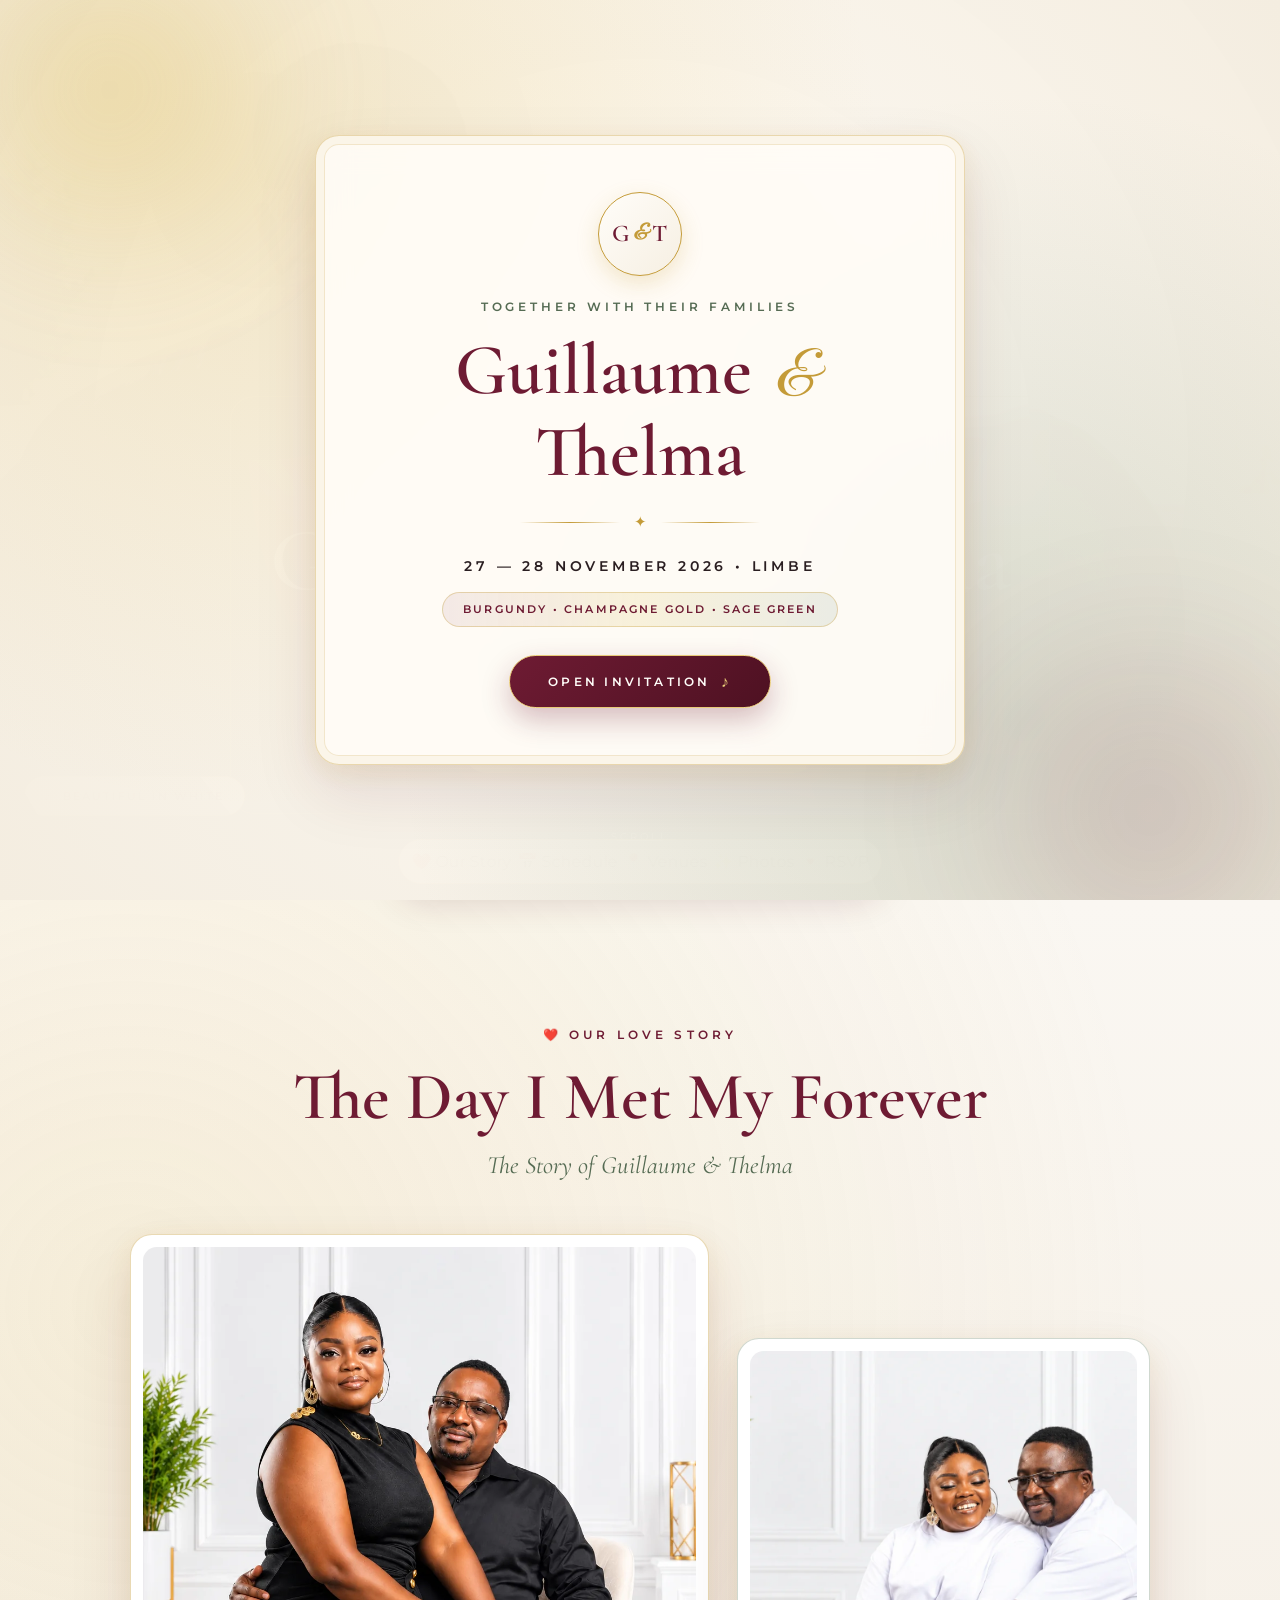
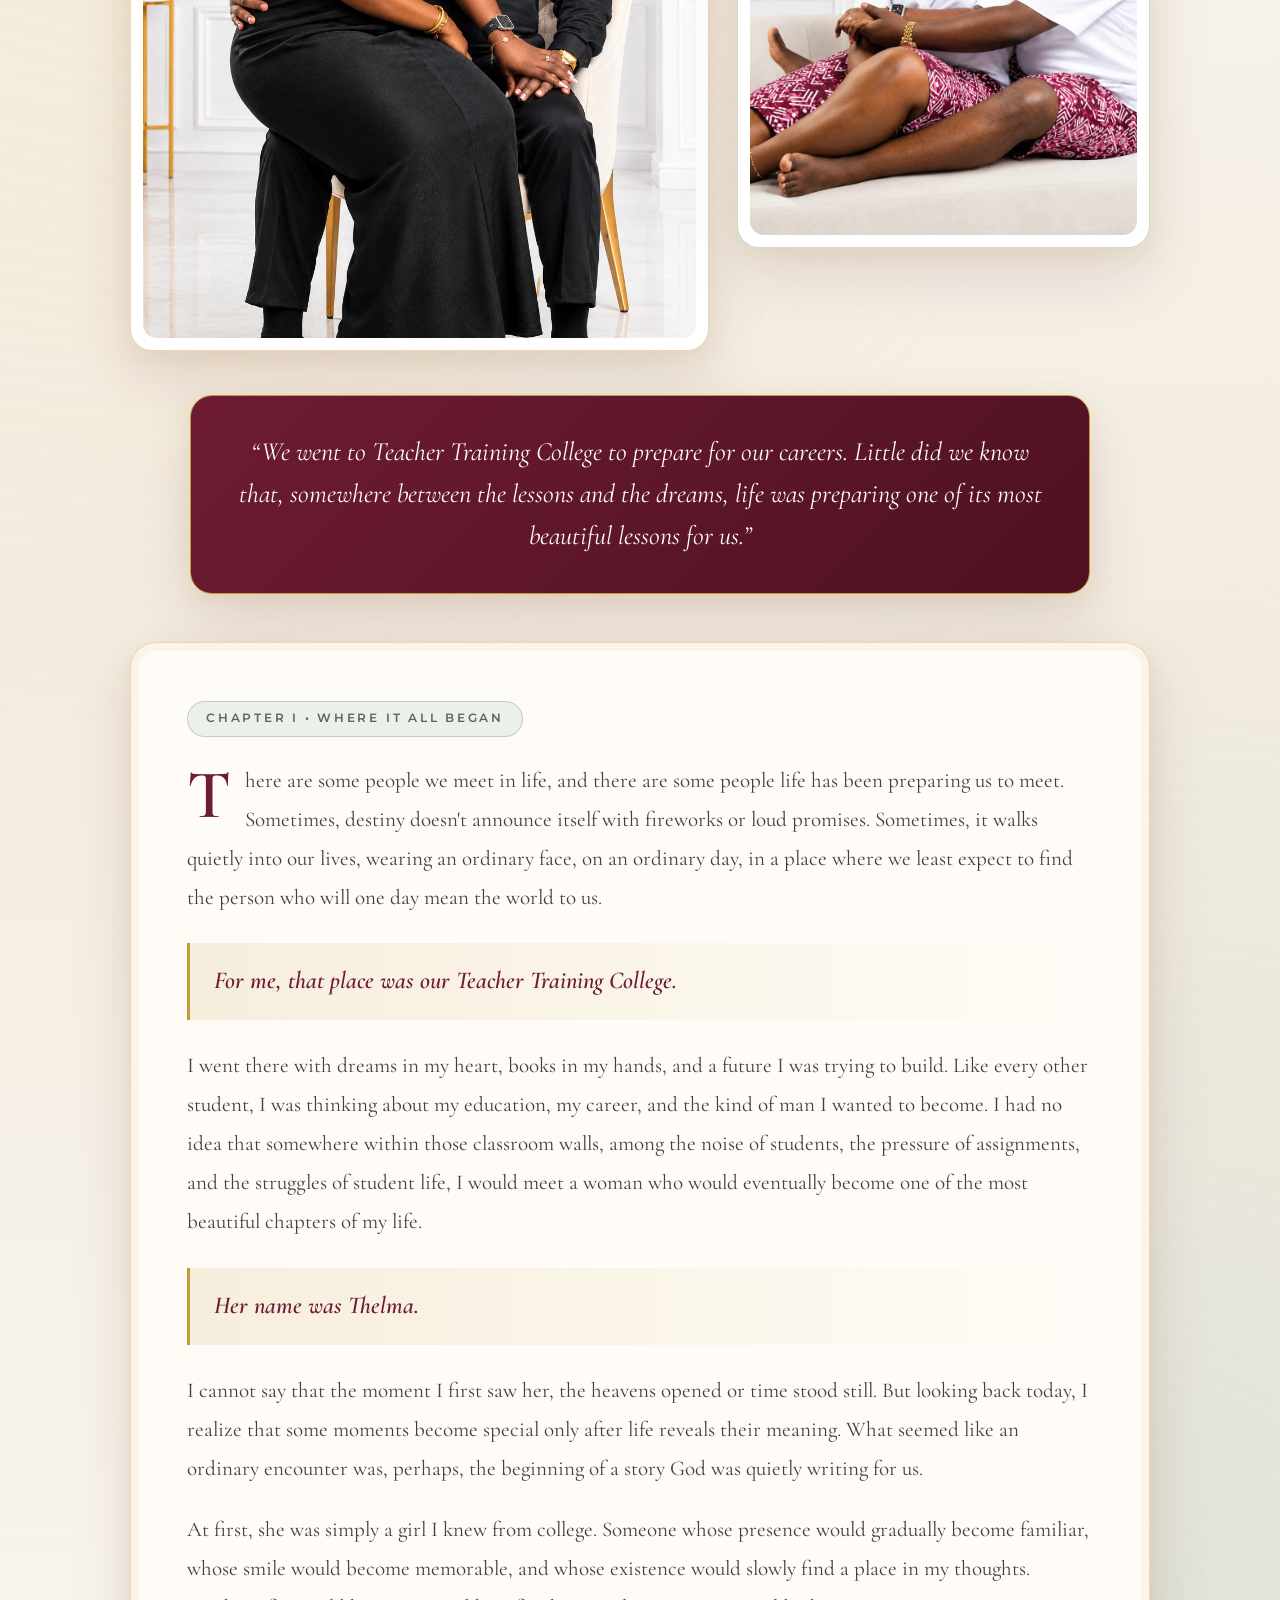
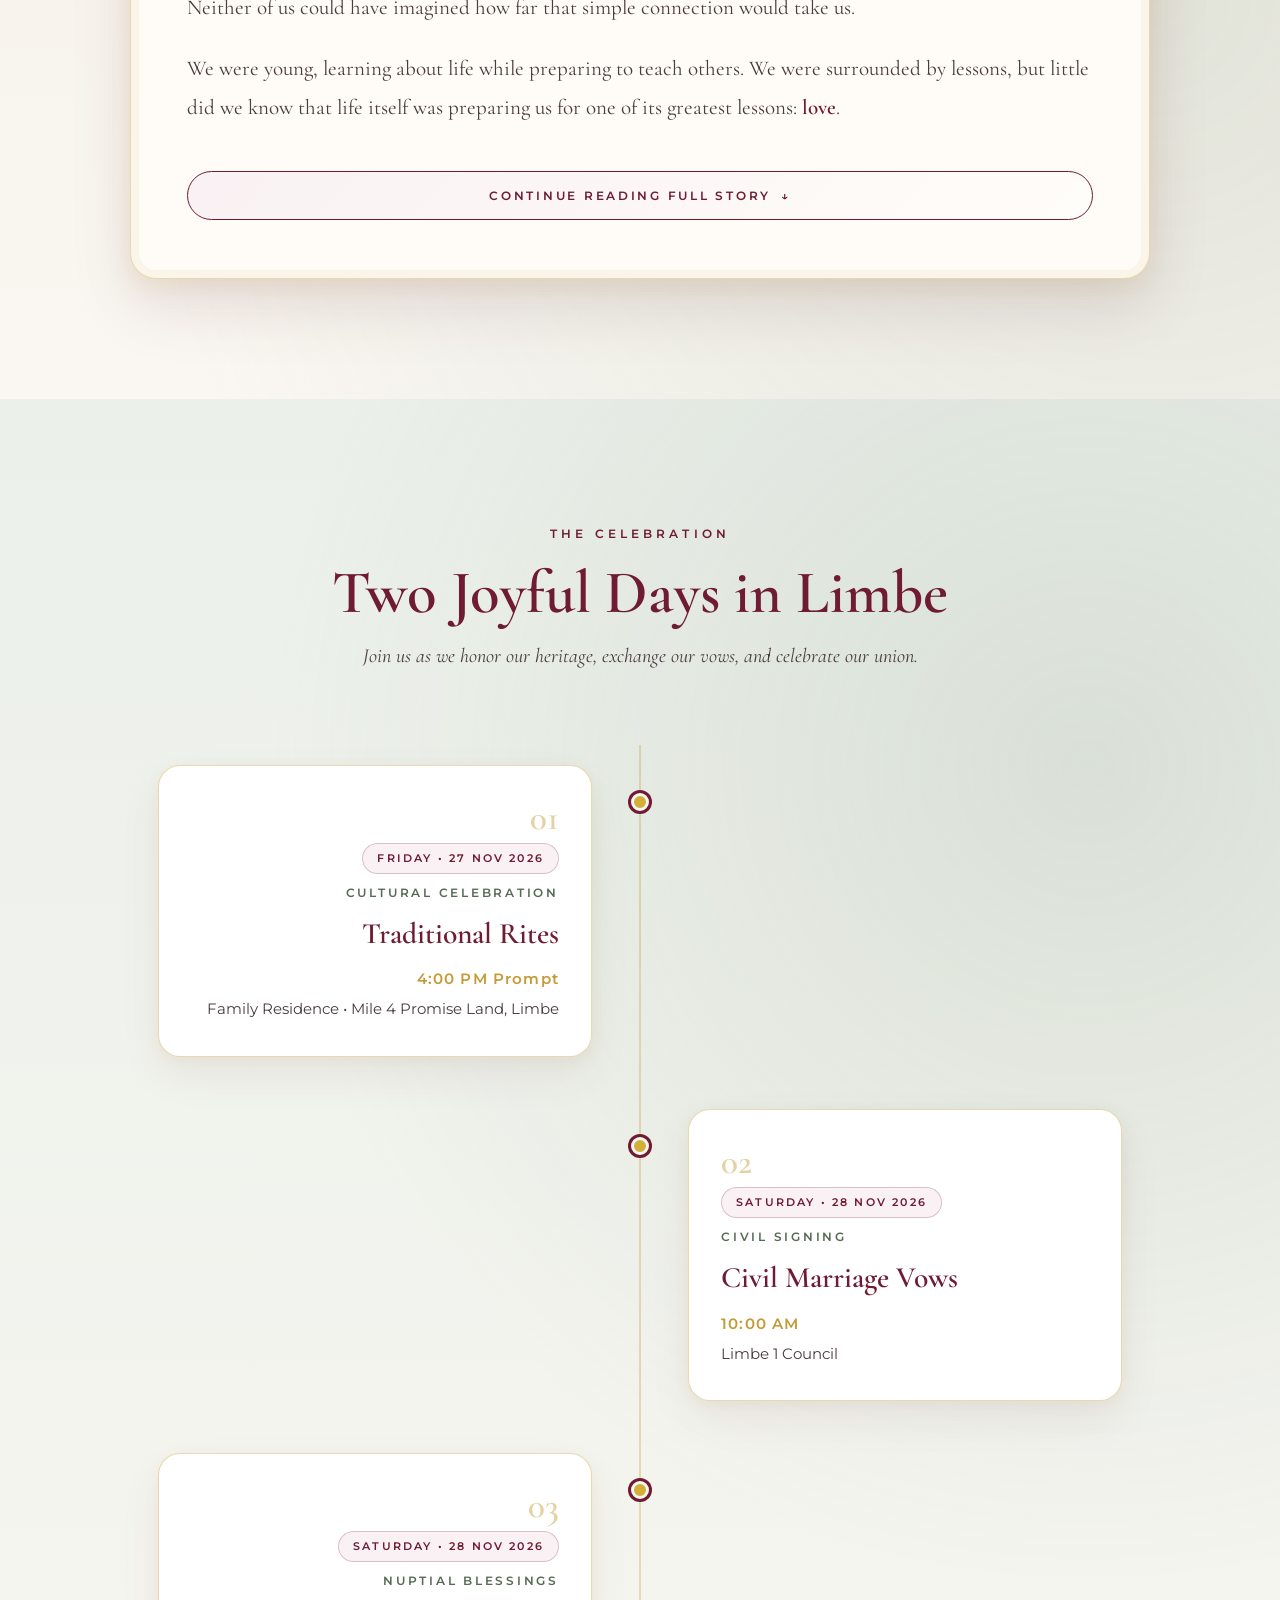
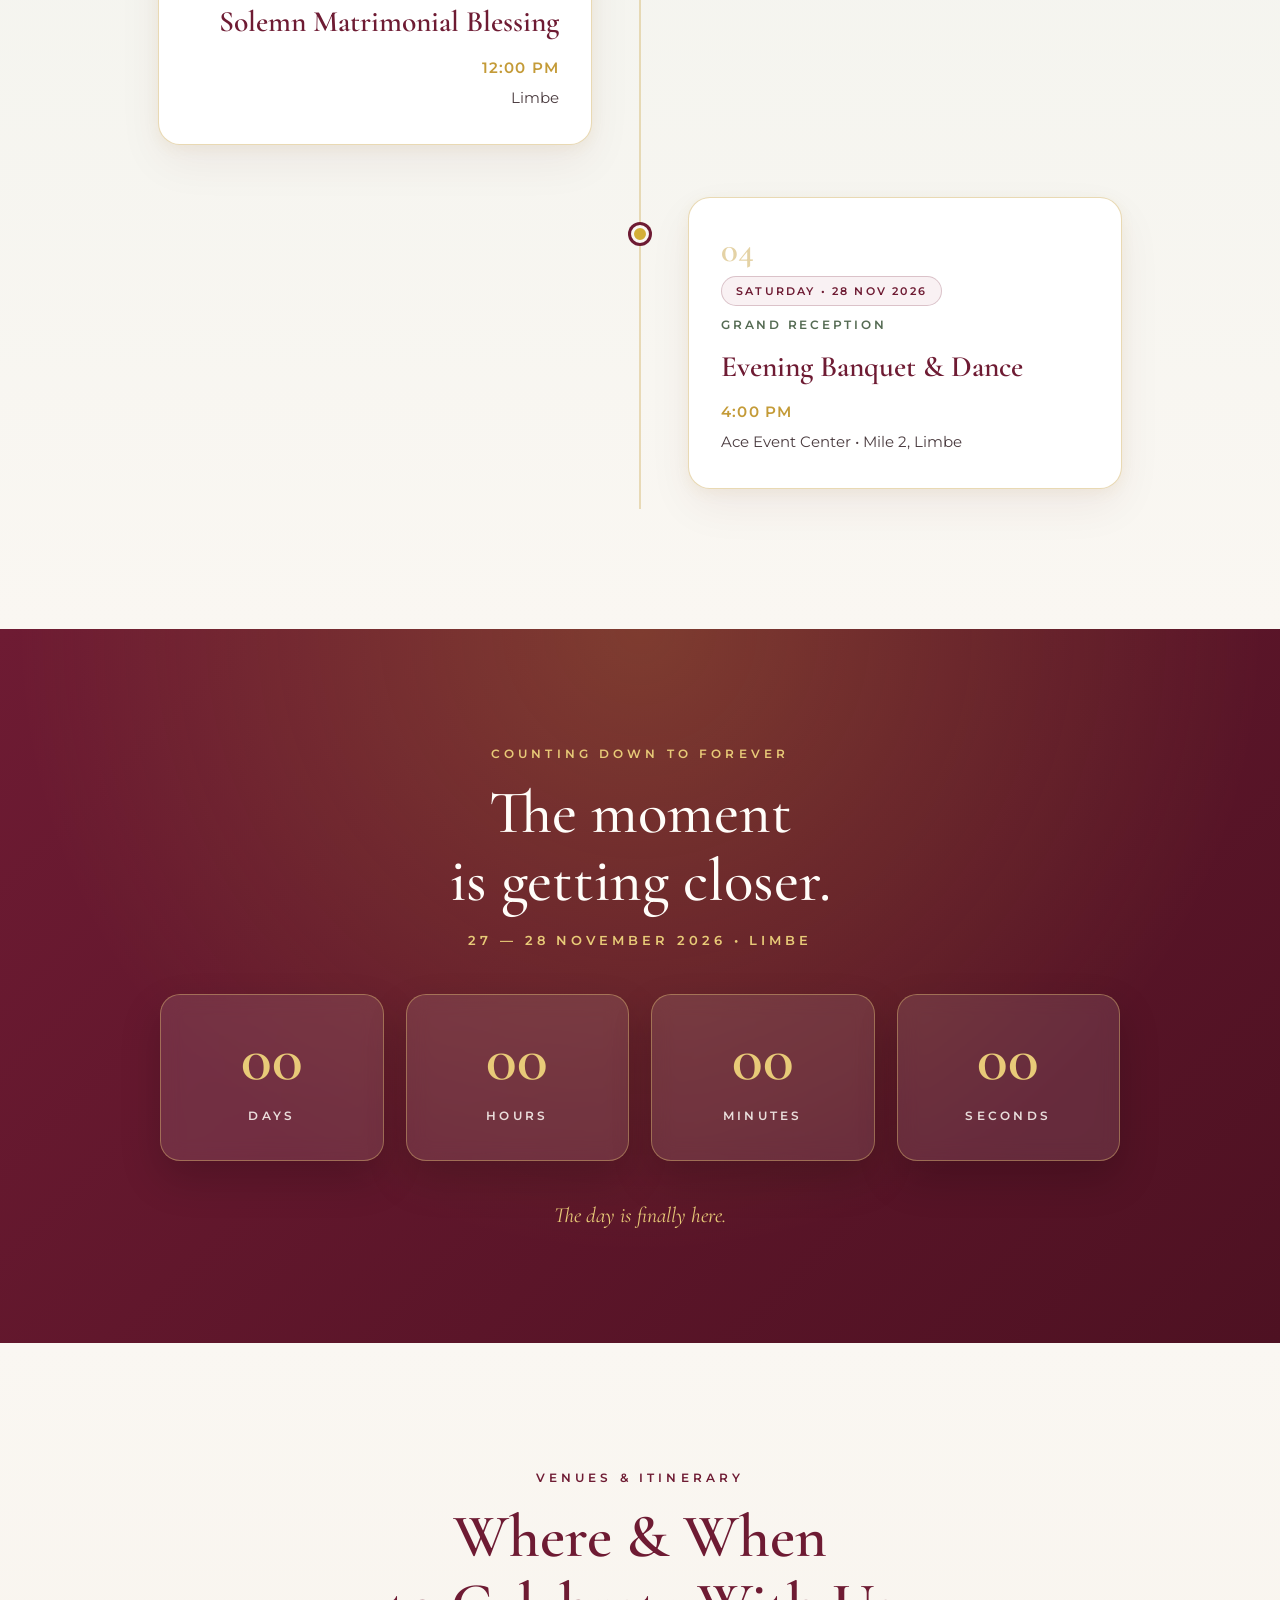
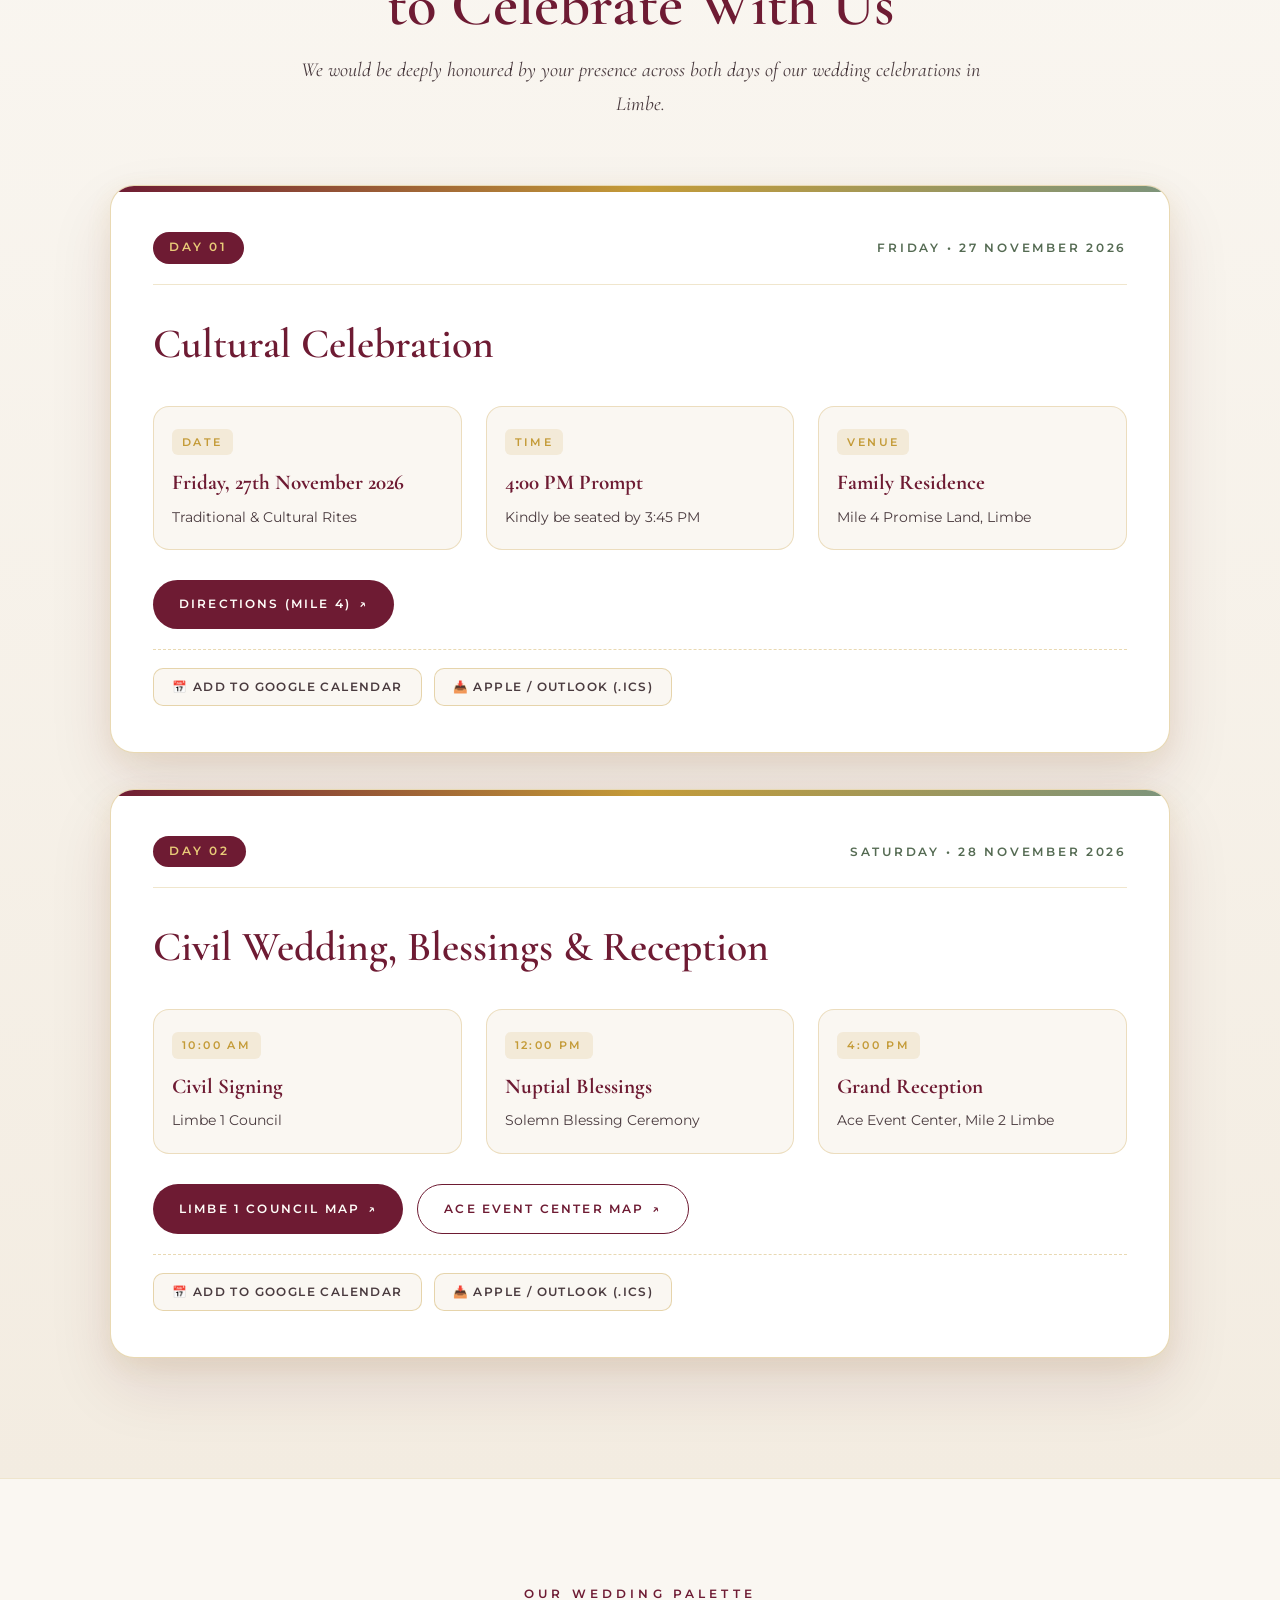
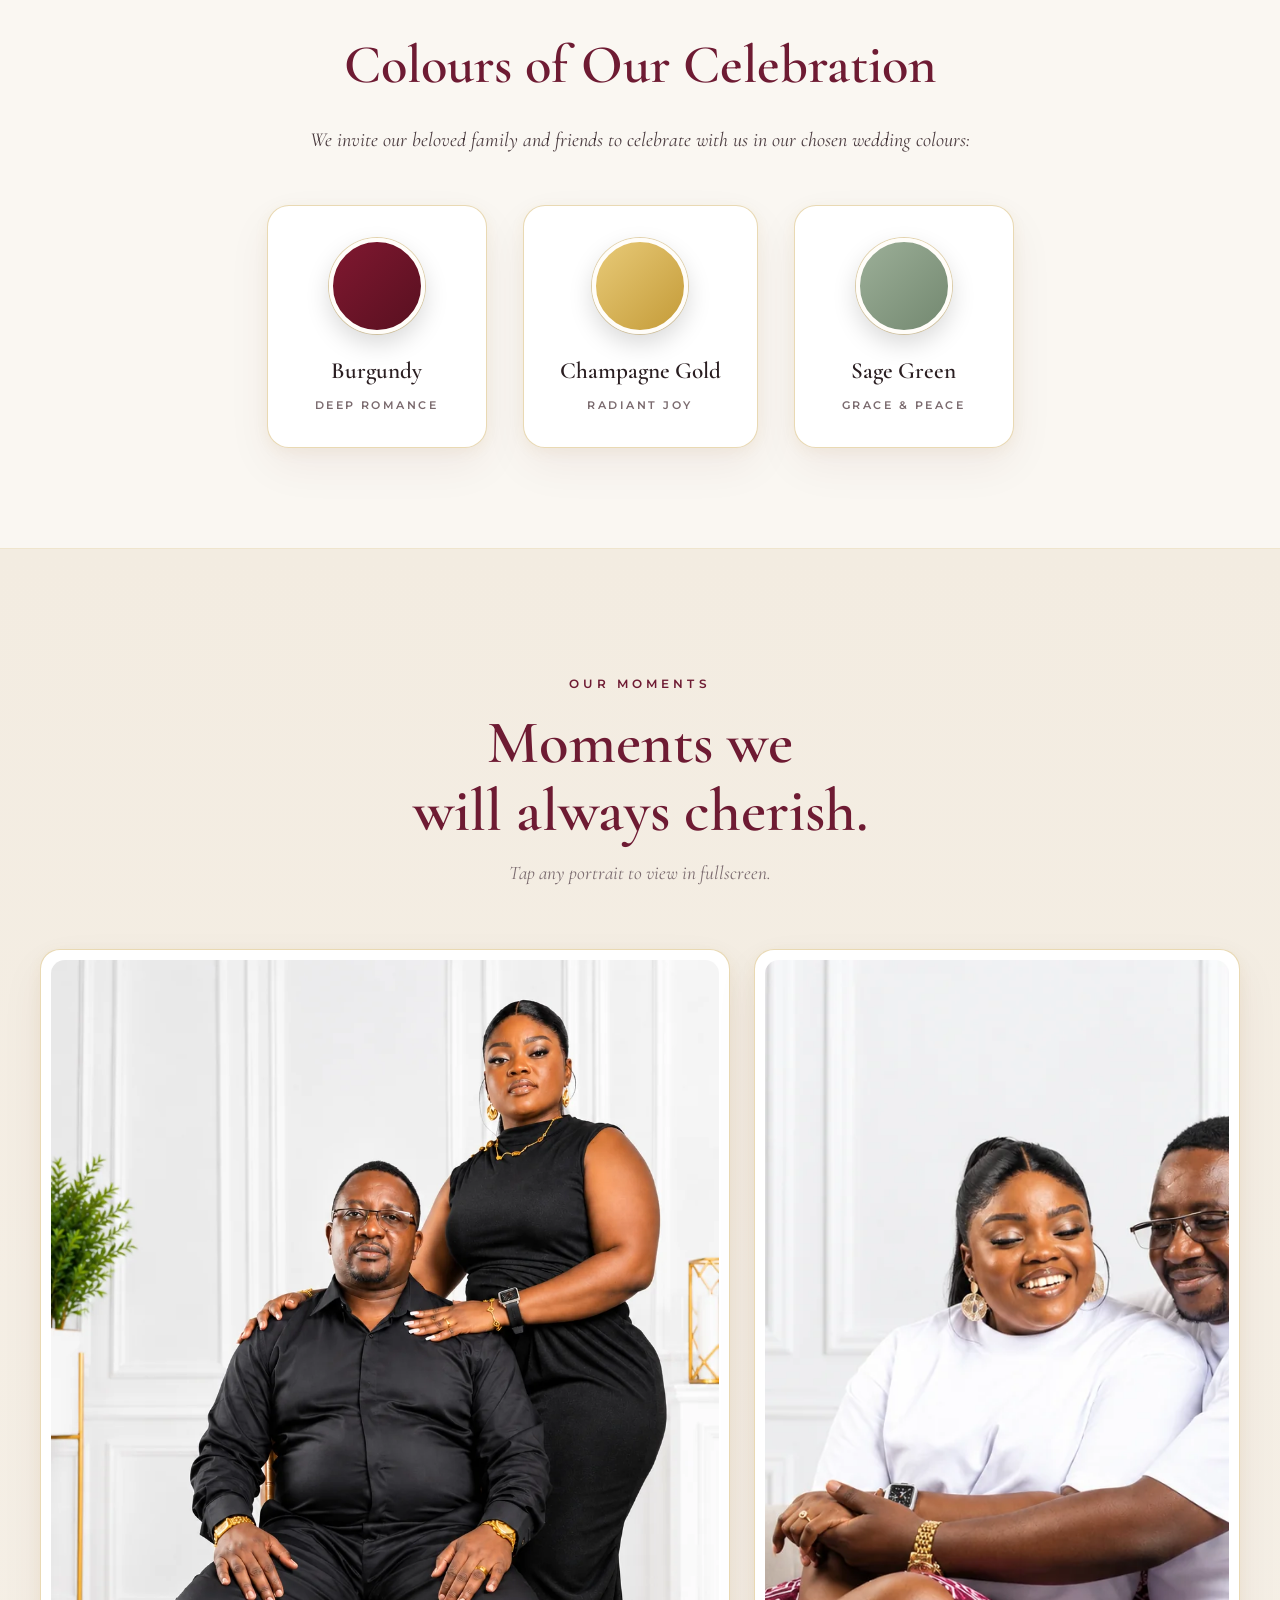
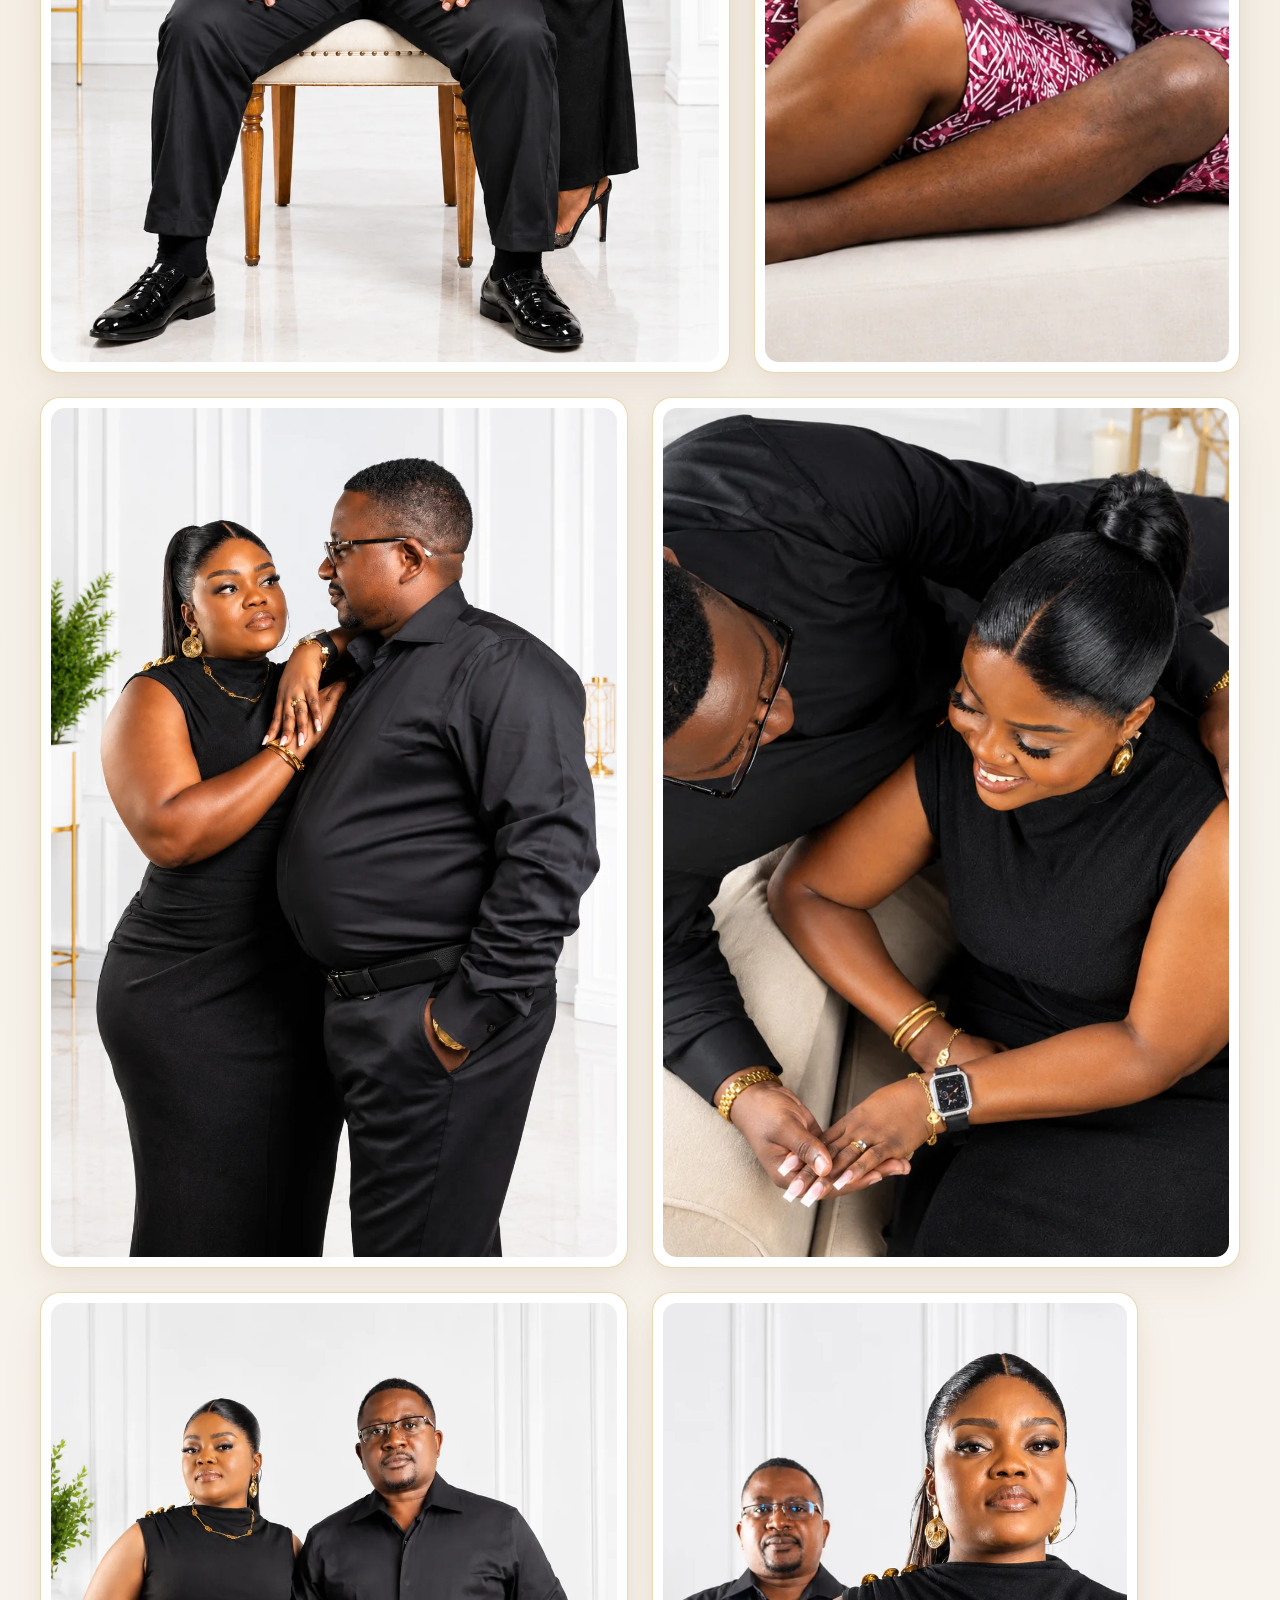
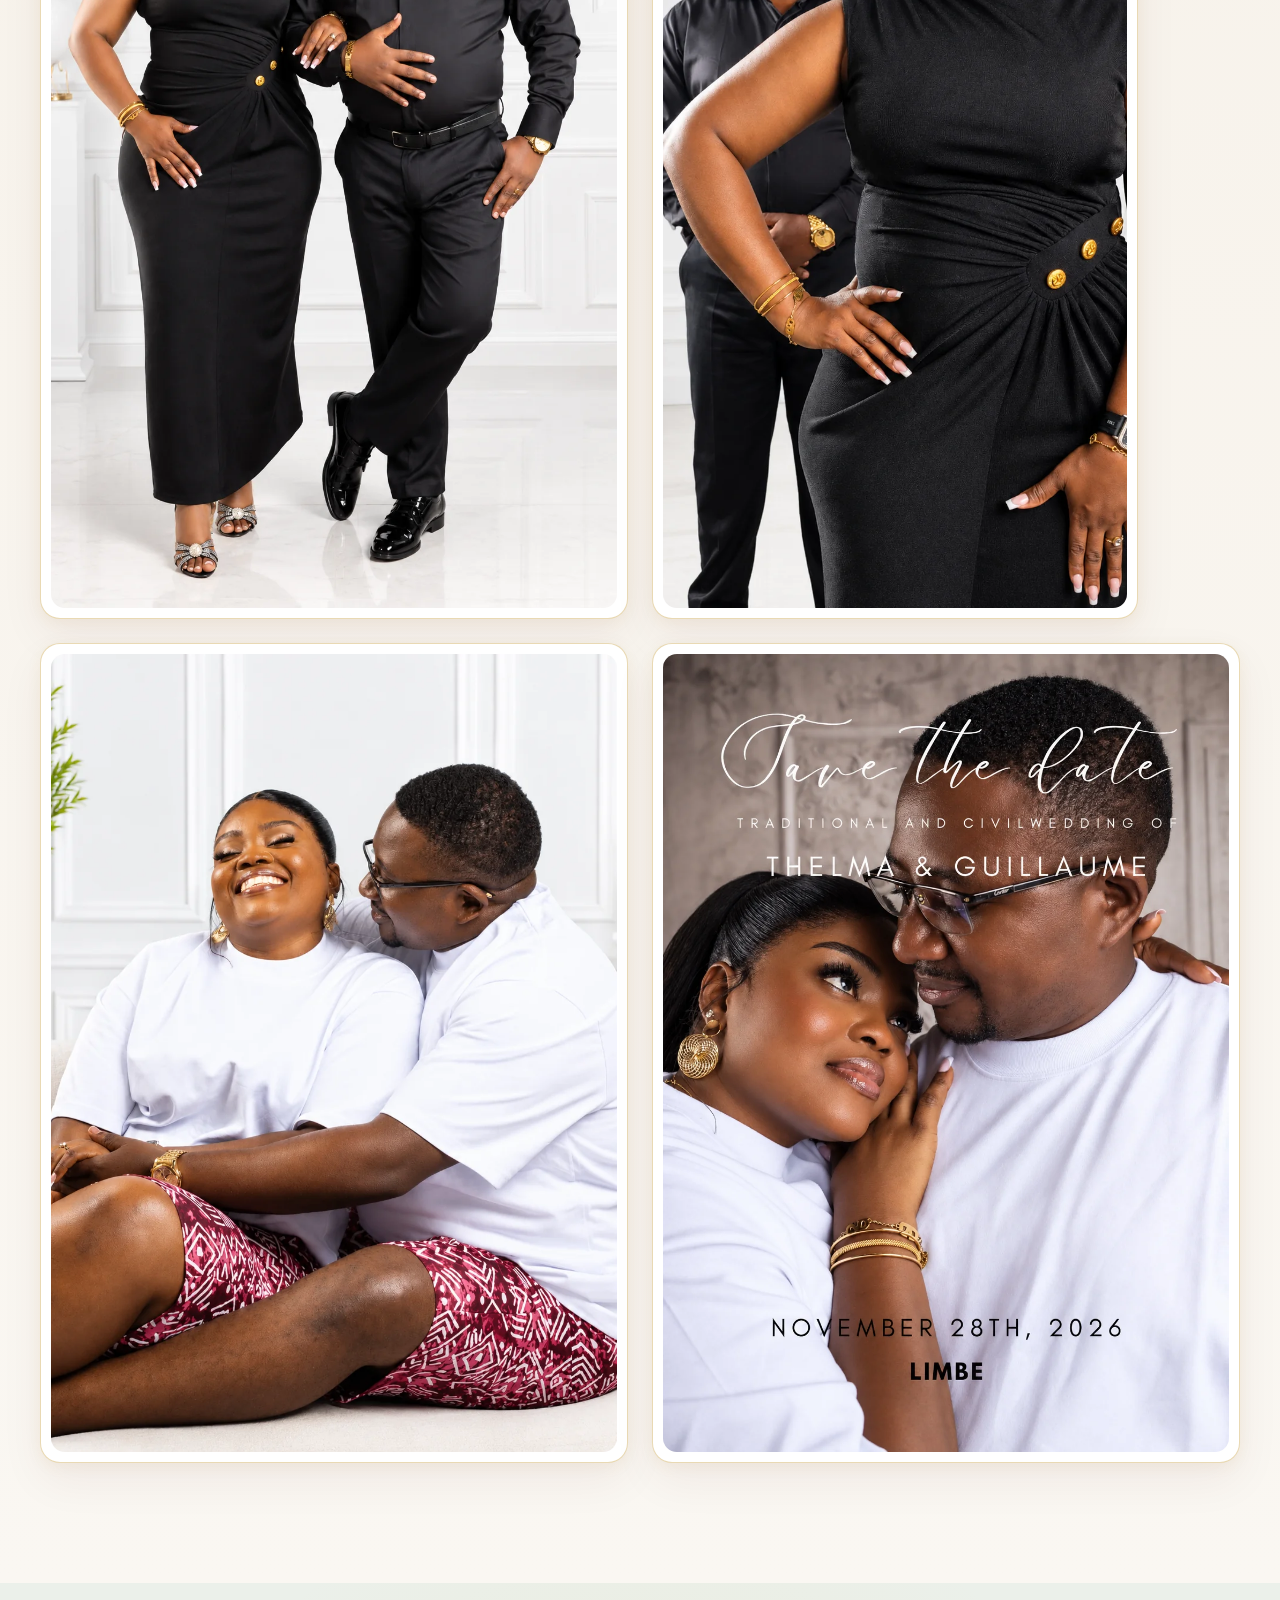
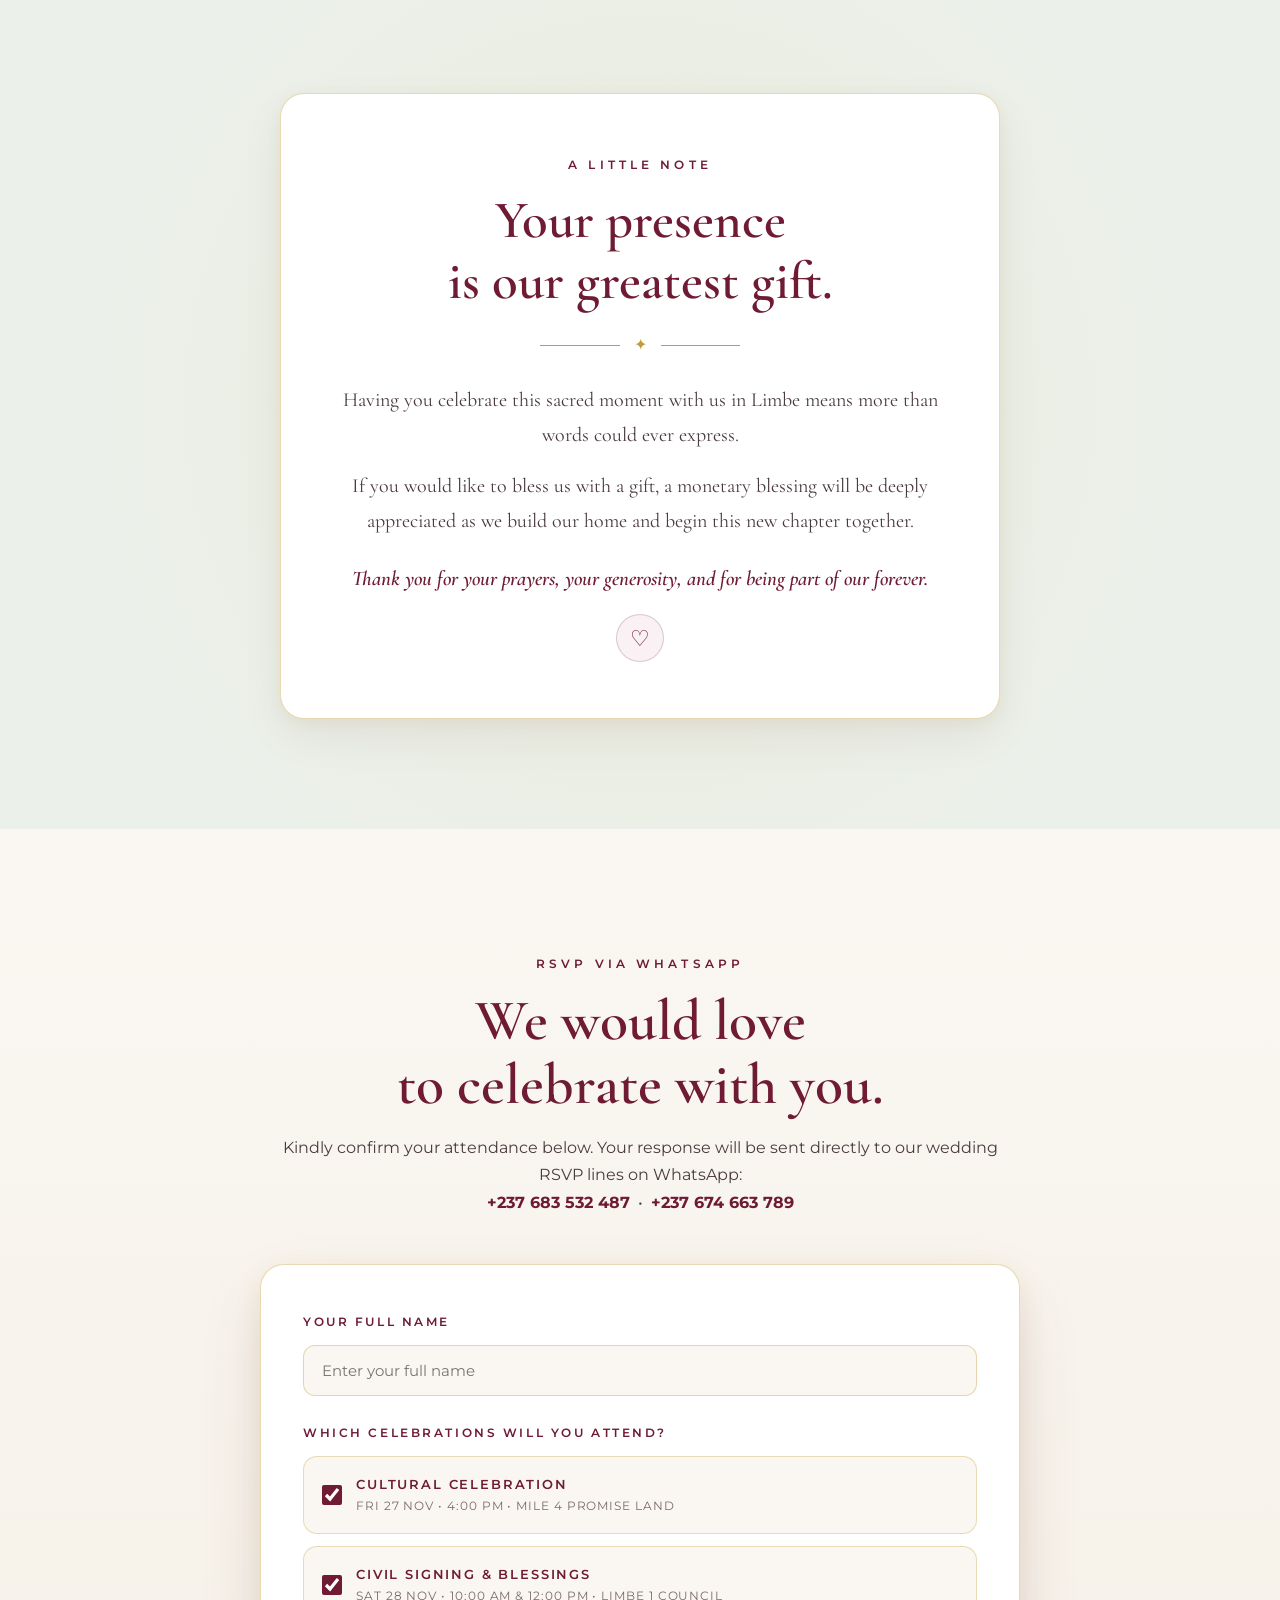
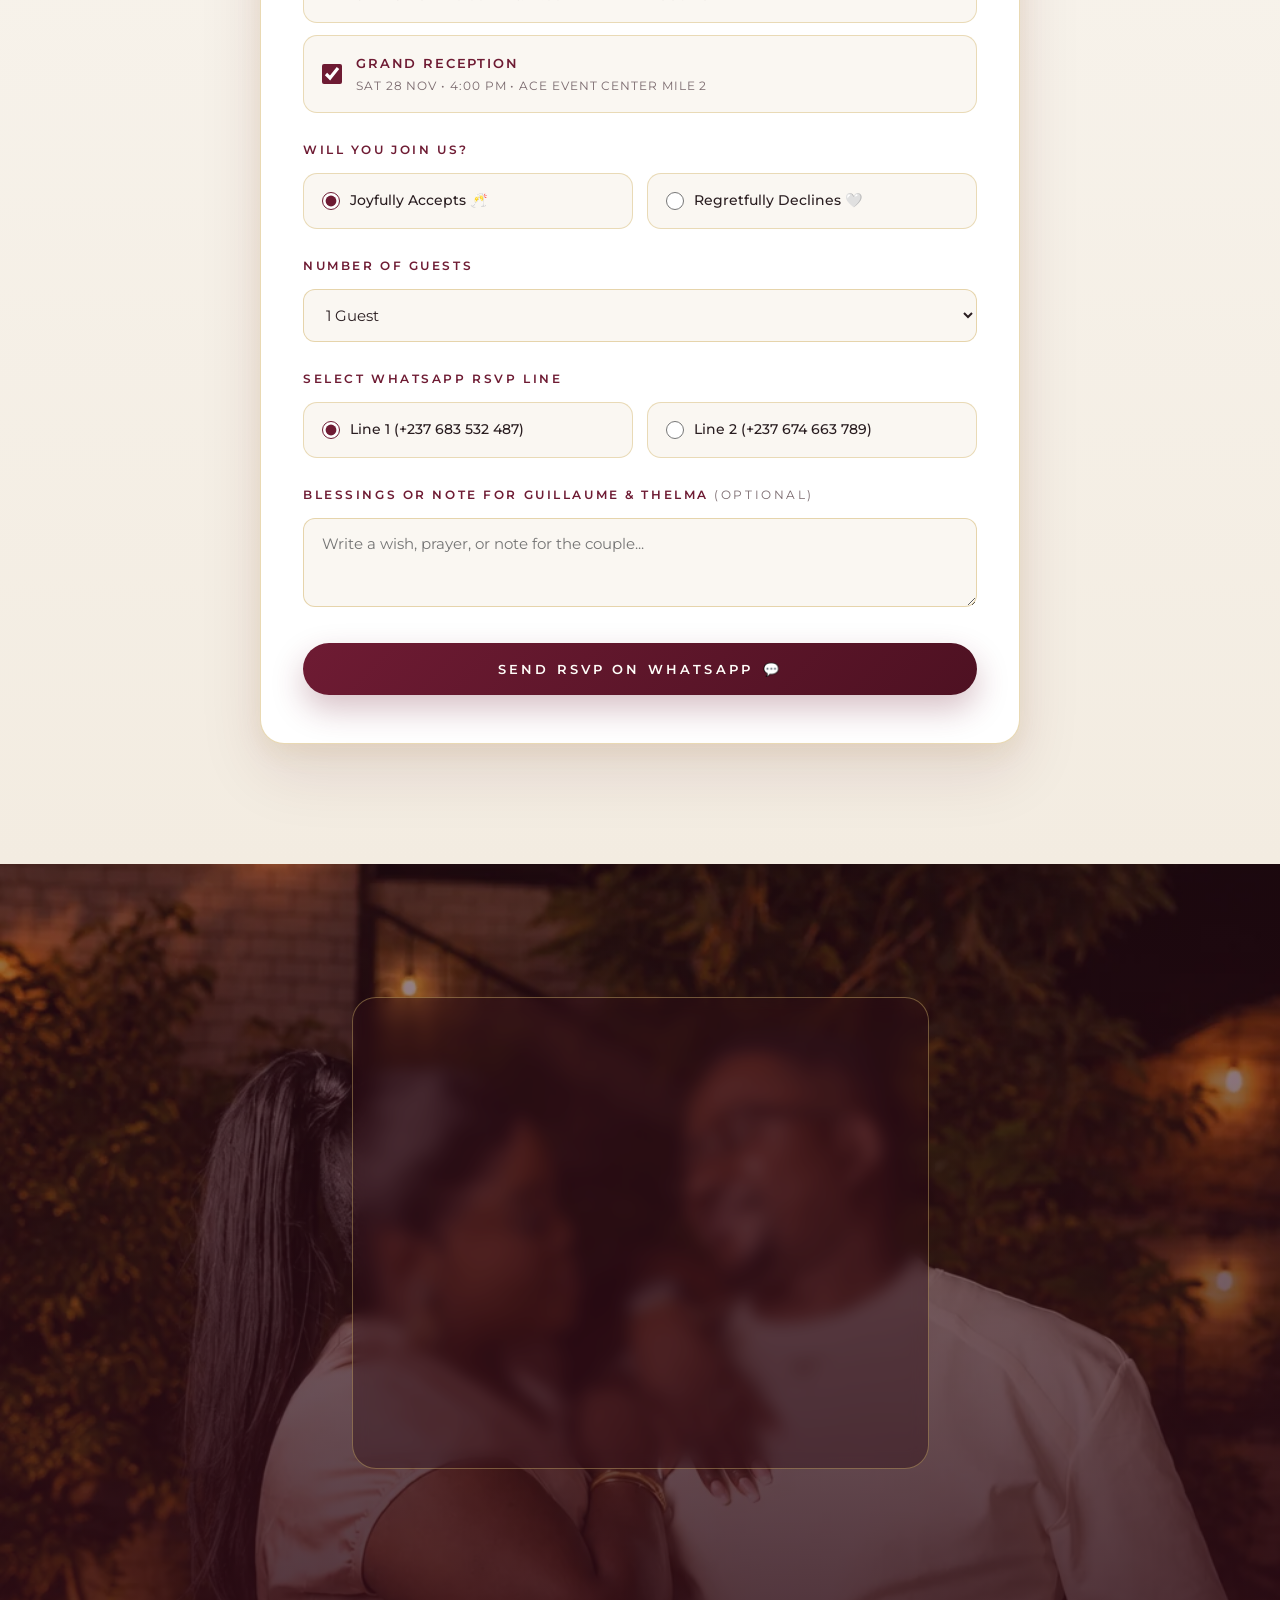
==== commit aed729e7: "Redesign Guillaume & Thelma wedding site in luminous Burgundy, Champagne Gold & Sage Green with full" ====
--- a/index.html
+++ b/index.html
@@ -2,40 +2,35 @@
 <html lang="en">
 
 <head>
-
     <meta charset="UTF-8">
-
     <meta name="viewport" content="width=device-width, initial-scale=1.0">
-
-    <title>Guillaume & Thelma | Wedding</title>
-
-    <!-- Wedding fonts -->
+    <title>Guillaume &amp; Thelma | 27 — 28 November 2026 • Limbe</title>
+
+    <!-- Editorial Wedding Fonts -->
     <link rel="preconnect" href="https://fonts.googleapis.com">
     <link rel="preconnect" href="https://fonts.gstatic.com" crossorigin>
-
     <link
-        href="https://fonts.googleapis.com/css2?family=Cormorant+Garamond:wght@400;500;600;700&family=Montserrat:wght@300;400;500;600&display=swap"
+        href="https://fonts.googleapis.com/css2?family=Cormorant+Garamond:ital,wght@0,400;0,500;0,600;0,700;1,400;1,600&family=Great+Vibes&family=Montserrat:wght@300;400;500;600&display=swap"
         rel="stylesheet">
 
-    <!-- Our CSS -->
+    <!-- Stylesheet -->
     <link rel="stylesheet" href="css/style.css">
-
 </head>
 
-
 <body>
 
-    <audio id="weddingMusic" loop preload="none">
+    <!-- Background Wedding Song: Shane Filan - Beautiful In White -->
+    <audio id="weddingMusic" loop preload="auto">
         <source src="audio/wedding-song.mp3" type="audio/mpeg">
     </audio>
 
     <!-- =====================================
-     CINEMATIC OPENING SCREEN
-====================================== -->
-
+         CINEMATIC OPENING INVITATION GATE
+    ====================================== -->
     <div class="opening-screen">
-
+        <div class="opening-ornament opening-ornament-top"></div>
         <div class="opening-content">
+            <div class="opening-monogram">G <span>&amp;</span> T</div>
 
             <p class="opening-small">
                 TOGETHER WITH THEIR FAMILIES
@@ -43,30 +38,40 @@
 
             <h1 class="opening-names">
                 Guillaume
-                <span>&</span>
+                <span>&amp;</span>
                 Thelma
             </h1>
 
+            <div class="opening-divider">
+                <span></span>
+                <i>✦</i>
+                <span></span>
+            </div>
+
             <p class="opening-date">
-                27 — 28 NOVEMBER 2026
+                27 — 28 NOVEMBER 2026 • LIMBE
+            </p>
+
+            <p class="opening-palette-hint">
+                Burgundy • Champagne Gold • Sage Green
             </p>
 
             <button class="opening-button">
-                Open Invitation
+                <span>Open Invitation</span>
+                <i>♪</i>
             </button>
-
-        </div>
-
+        </div>
+        <div class="opening-ornament opening-ornament-bottom"></div>
     </div>
 
-
-    <!-- HERO / OPENING SCREEN -->
-
+    <!-- =====================================
+         BRIGHT EDITORIAL HERO
+    ====================================== -->
     <section class="hero">
-
         <div class="hero-overlay"></div>
 
         <div class="hero-content">
+            <div class="hero-badge">LIMBE • CAMEROON</div>
 
             <p class="eyebrow">
                 WE ARE GETTING MARRIED
@@ -74,7 +79,7 @@
 
             <h1>
                 Guillaume
-                <span>&</span>
+                <span>&amp;</span>
                 Thelma
             </h1>
 
@@ -82,184 +87,274 @@
                 27 — 28 NOVEMBER 2026
             </p>
 
+            <p class="hero-quote">
+                “The lesson was love. The blessing was you. And the journey ahead is forever.”
+            </p>
+
             <button class="open-btn">
-                Open Invitation
+                Explore Our Story &amp; Details
             </button>
-
-        </div>
-
-
-        <!-- Scroll indicator -->
+        </div>
 
         <div class="scroll-indicator">
-
             <span>Scroll</span>
-
             <div class="scroll-line"></div>
-
-        </div>
-
+        </div>
     </section>
 
     <!-- =====================================
-     OUR STORY
-====================================== -->
-
-    <section class="story-section">
-
+         OUR LOVE STORY — THE DAY I MET MY FOREVER
+    ====================================== -->
+    <section class="story-section" id="story">
         <div class="story-container">
 
             <p class="section-label reveal">
-                OUR STORY
-            </p>
-
-
-            <h2 class="story-title reveal-left">
-                Two hearts,<br>
-                one beautiful journey.
+                ❤️ OUR LOVE STORY
+            </p>
+
+            <h2 class="story-title reveal">
+                The Day I Met My Forever
             </h2>
 
-
-            <div class="story-image reveal-right">
-
-                <img src="images/story.webp" alt="Guillaume and Thelma">
-
-            </div>
-
-
-            <p class="story-text reveal">
-
-                With grateful hearts and great joy,
-                we invite you to celebrate the beginning
-                of a beautiful new chapter in our lives.
-
-            </p>
-
-        </div>
-
+            <p class="story-subtitle reveal">
+                The Story of Guillaume &amp; Thelma
+            </p>
+
+            <!-- Featured Editorial Portraits -->
+            <div class="story-photo-duo reveal">
+                <div class="story-photo-card story-photo-main">
+                    <img src="images/story.webp" alt="Guillaume and Thelma">
+                </div>
+                <div class="story-photo-card story-photo-secondary">
+                    <img src="images/gallery-2.webp" alt="Guillaume and Thelma joyful moment" loading="lazy">
+                </div>
+            </div>
+
+            <!-- Highlighted Pull Quote -->
+            <blockquote class="story-pullquote reveal">
+                “We went to Teacher Training College to prepare for our careers. Little did we know that, somewhere between the lessons and the dreams, life was preparing one of its most beautiful lessons for us.”
+            </blockquote>
+
+            <!-- Editorial Letter Container -->
+            <div class="story-letter-card reveal">
+                <div class="story-chapter-tag">Chapter I • Where It All Began</div>
+
+                <p class="story-paragraph drop-cap">
+                    There are some people we meet in life, and there are some people life has been preparing us to meet. Sometimes, destiny doesn't announce itself with fireworks or loud promises. Sometimes, it walks quietly into our lives, wearing an ordinary face, on an ordinary day, in a place where we least expect to find the person who will one day mean the world to us.
+                </p>
+
+                <p class="story-paragraph story-highlight-line">
+                    For me, that place was our Teacher Training College.
+                </p>
+
+                <p class="story-paragraph">
+                    I went there with dreams in my heart, books in my hands, and a future I was trying to build. Like every other student, I was thinking about my education, my career, and the kind of man I wanted to become. I had no idea that somewhere within those classroom walls, among the noise of students, the pressure of assignments, and the struggles of student life, I would meet a woman who would eventually become one of the most beautiful chapters of my life.
+                </p>
+
+                <p class="story-paragraph story-highlight-line">
+                    Her name was Thelma.
+                </p>
+
+                <p class="story-paragraph">
+                    I cannot say that the moment I first saw her, the heavens opened or time stood still. But looking back today, I realize that some moments become special only after life reveals their meaning. What seemed like an ordinary encounter was, perhaps, the beginning of a story God was quietly writing for us.
+                </p>
+
+                <p class="story-paragraph">
+                    At first, she was simply a girl I knew from college. Someone whose presence would gradually become familiar, whose smile would become memorable, and whose existence would slowly find a place in my thoughts. Neither of us could have imagined how far that simple connection would take us.
+                </p>
+
+                <p class="story-paragraph">
+                    We were young, learning about life while preparing to teach others. We were surrounded by lessons, but little did we know that life itself was preparing us for one of its greatest lessons: <strong>love</strong>.
+                </p>
+
+                <!-- Expandable Continuation for Seamless Mobile & Desktop Reading -->
+                <div class="story-expandable" id="storyExpandable">
+                    <div class="story-chapter-divider">
+                        <span></span><i>✦</i><span></span>
+                    </div>
+                    <div class="story-chapter-tag">Chapter II • Growing Through the Seasons</div>
+
+                    <p class="story-paragraph">
+                        And love, as I would later discover, is not always about grand gestures or beautiful words. Sometimes, it begins with the smallest things—a conversation that lasts longer than expected, a smile that stays in your memory, a feeling you cannot quite explain, or the quiet happiness of seeing someone without having a particular reason to be happy.
+                    </p>
+
+                    <p class="story-paragraph">
+                        Somewhere along the way, Thelma stopped being just another person in my world. She became someone whose presence mattered. Someone I wanted to understand. Someone whose happiness began to mean something to me. And without even realizing when it happened, my heart began making room for her.
+                    </p>
+
+                    <p class="story-paragraph">
+                        Life did not promise us that everything would be easy. Growing up comes with its own struggles, responsibilities, disappointments, and unexpected turns. We had our own journeys to travel, our own dreams to pursue, and our own lessons to learn. But somehow, our story continued to hold a place for both of us.
+                    </p>
+
+                    <p class="story-paragraph">
+                        Years passed, and life took us through different seasons. We grew, changed, learned, and experienced the realities that come with becoming adults. We discovered that love is not merely the excitement of the beginning; it is also the patience required in difficult moments, the forgiveness needed after misunderstandings, and the courage to keep believing in something beautiful even when the journey is not perfect.
+                    </p>
+
+                    <p class="story-paragraph story-highlight-line">
+                        And perhaps that is what makes our story so special to me.
+                    </p>
+
+                    <p class="story-paragraph">
+                        We did not simply meet at college. We met at a time when neither of us knew the full story that life had in store for us.
+                    </p>
+
+                    <p class="story-paragraph">
+                        Today, when I look at Thelma, I see more than the girl I met at Teacher Training College. I see a woman with whom I am preparing to build a home, share my dreams, raise a family, and face the uncertainties of tomorrow. I see someone whose name has travelled with me through different chapters of life and has now found its way into my plans for forever.
+                    </p>
+
+                    <p class="story-paragraph">
+                        It touches me to think that the same place where we once worried about classes, examinations, and our future careers would become part of the foundation of our love story.
+                    </p>
+
+                    <p class="story-paragraph">
+                        Back then, we were preparing to become teachers. We were learning how to guide others, how to be patient, and how to prepare for the future. Yet life was quietly teaching us something far more personal: that some encounters are worth remembering, some connections are worth nurturing, and some people become so deeply woven into our lives that imagining the future without them no longer feels the same.
+                    </p>
+
+                    <div class="story-chapter-divider">
+                        <span></span><i>✦</i><span></span>
+                    </div>
+                    <div class="story-chapter-tag">Chapter III • Choosing Forever</div>
+
+                    <p class="story-paragraph story-highlight-line">
+                        And now, here we are.
+                    </p>
+
+                    <p class="story-paragraph">
+                        From college classmates to two people preparing to stand before our families and make a lifelong commitment. From the uncertainty of youth to the beautiful seriousness of choosing each other. From a meeting whose significance we could not fully understand to a wedding that will give our journey a new beginning.
+                    </p>
+
+                    <p class="story-paragraph">
+                        As I prepare to marry Thelma, I find myself looking back with gratitude. Not because our story has been perfect, but because it is ours. It carries the memories of where we started, the lessons of the years behind us, and the hope of everything still waiting ahead.
+                    </p>
+
+                    <p class="story-paragraph">
+                        If someone had told me back then that the girl I met at Teacher Training College would one day be the woman I would proudly call my wife, I might have smiled without understanding just how precious that future would become.
+                    </p>
+
+                    <p class="story-paragraph story-highlight-line">
+                        But today, I understand.
+                    </p>
+
+                    <p class="story-paragraph">
+                        Sometimes, the greatest love stories do not begin with a promise of forever. They begin with two people simply crossing paths, unaware that one day they will look back and realize that the ordinary day they met was anything but ordinary.
+                    </p>
+
+                    <p class="story-paragraph">
+                        Thelma, you were part of my story before I fully understood the story we were writing together.
+                    </p>
+
+                    <p class="story-paragraph">
+                        And as we prepare to begin this next chapter, there is one thing I want you to know: among all the things life has taught me, one of the most beautiful is that meeting you was not just a moment in my past. It became a part of the future I now look forward to with all my heart.
+                    </p>
+
+                    <p class="story-paragraph">
+                        We went to Teacher Training College to prepare for our careers. Little did we know that, somewhere between the lessons and the dreams, life was preparing one of its most beautiful lessons for us.
+                    </p>
+
+                    <p class="story-climax">
+                        The lesson was love. The blessing was you. And the journey ahead is forever.
+                    </p>
+
+                    <div class="story-signature">
+                        <span>Forever yours,</span>
+                        <strong>Guillaume ❤️ Thelma</strong>
+                    </div>
+                </div>
+
+                <button type="button" class="story-toggle-btn" id="storyToggleBtn" aria-expanded="false">
+                    <span>Continue Reading Full Story</span> <i class="toggle-arrow">↓</i>
+                </button>
+            </div>
+
+        </div>
     </section>
 
     <!-- =====================================
-     WEDDING TIMELINE
-====================================== -->
-
+         WEDDING TIMELINE (2-DAY OVERVIEW)
+    ====================================== -->
     <section class="timeline-section" id="schedule">
-
         <div class="timeline-container">
 
-            <!-- Section heading -->
-
             <div class="timeline-heading">
-
                 <p class="section-label reveal">
                     THE CELEBRATION
                 </p>
 
                 <h2 class="timeline-title reveal">
-                    Two beautiful days.
+                    Two Joyful Days in Limbe
                 </h2>
 
                 <p class="timeline-intro reveal">
-                    Two celebrations, one unforgettable
-                    beginning.
-                </p>
-
-            </div>
-
-
-            <!-- Timeline -->
+                    Join us as we honor our heritage, exchange our vows, and celebrate our union.
+                </p>
+            </div>
 
             <div class="timeline">
-
-
-                <!-- Timeline line -->
-
                 <div class="timeline-line">
-
                     <div class="timeline-progress"></div>
-
-                </div>
-
-
-                 <!-- =================================
-                 EVENT 01
-            ================================== -->
-
+                </div>
+
+                <!-- EVENT 01: CULTURAL CELEBRATION -->
                 <div class="timeline-event timeline-left reveal-left">
-
                     <div class="timeline-dot"></div>
-
                     <div class="event-card">
-
-                        <span class="event-number">
-                            01
-                        </span>
-
-                        <p class="event-type">
-                            CULTURAL RITES
-                        </p>
-
-                        <h3>
-                            Our Cultural Celebration
-                        </h3>
-
-                        <p class="event-date">
-                            27 November 2026
-                        </p>
-
-                        <p class="event-location">
-                            Limbe
-                        </p>
-
-                    </div>
-
-                </div>
-
-
-                <!-- =================================
-                 EVENT 02
-            ================================== -->
-
+                        <span class="event-number">01</span>
+                        <span class="event-day-pill">FRIDAY • 27 NOV 2026</span>
+                        <p class="event-type">CULTURAL CELEBRATION</p>
+                        <h3>Traditional Rites</h3>
+                        <p class="event-date">4:00 PM Prompt</p>
+                        <p class="event-location">Family Residence • Mile 4 Promise Land, Limbe</p>
+                    </div>
+                </div>
+
+                <!-- EVENT 02: CIVIL SIGNING -->
                 <div class="timeline-event timeline-right reveal-right">
-
                     <div class="timeline-dot"></div>
-
                     <div class="event-card">
-
-                        <span class="event-number">
-                            02
-                        </span>
-
-                        <p class="event-type">
-                            CIVIL WEDDING & RECEPTION
-                        </p>
-
-                        <h3>
-                            A New Beginning & Celebration
-                        </h3>
-
-                        <p class="event-date">
-                            28 November 2026
-                        </p>
-
-                        <p class="event-location">
-                            Limbe
-                        </p>
-
-                    </div>
-
-                </div>
-
-            </div>
-
-        </div>
-
+                        <span class="event-number">02</span>
+                        <span class="event-day-pill">SATURDAY • 28 NOV 2026</span>
+                        <p class="event-type">CIVIL SIGNING</p>
+                        <h3>Civil Marriage Vows</h3>
+                        <p class="event-date">10:00 AM</p>
+                        <p class="event-location">Limbe 1 Council</p>
+                    </div>
+                </div>
+
+                <!-- EVENT 03: BLESSINGS -->
+                <div class="timeline-event timeline-left reveal-left">
+                    <div class="timeline-dot"></div>
+                    <div class="event-card">
+                        <span class="event-number">03</span>
+                        <span class="event-day-pill">SATURDAY • 28 NOV 2026</span>
+                        <p class="event-type">NUPTIAL BLESSINGS</p>
+                        <h3>Solemn Matrimonial Blessing</h3>
+                        <p class="event-date">12:00 PM</p>
+                        <p class="event-location">Limbe</p>
+                    </div>
+                </div>
+
+                <!-- EVENT 04: RECEPTION -->
+                <div class="timeline-event timeline-right reveal-right">
+                    <div class="timeline-dot"></div>
+                    <div class="event-card">
+                        <span class="event-number">04</span>
+                        <span class="event-day-pill">SATURDAY • 28 NOV 2026</span>
+                        <p class="event-type">GRAND RECEPTION</p>
+                        <h3>Evening Banquet &amp; Dance</h3>
+                        <p class="event-date">4:00 PM</p>
+                        <p class="event-location">Ace Event Center • Mile 2, Limbe</p>
+                    </div>
+                </div>
+            </div>
+
+        </div>
     </section>
 
+    <!-- =====================================
+         COUNTDOWN SECTION
+    ====================================== -->
     <section class="countdown-section">
-
         <div class="countdown-container">
-
             <p class="section-label reveal">
                 COUNTING DOWN TO FOREVER
             </p>
@@ -270,11 +365,10 @@
             </h2>
 
             <p class="countdown-date reveal">
-                27 NOVEMBER 2026
+                27 — 28 NOVEMBER 2026 • LIMBE
             </p>
 
             <div class="countdown reveal" aria-live="polite">
-
                 <div class="countdown-box">
                     <span id="days">00</span>
                     <small>DAYS</small>
@@ -294,261 +388,190 @@
                     <span id="seconds">00</span>
                     <small>SECONDS</small>
                 </div>
-
             </div>
 
             <p class="countdown-message reveal">
-                Until we begin our forever.
-            </p>
-
-        </div>
-
+                Until we begin our forever in Limbe.
+            </p>
+        </div>
     </section>
 
+    <!-- =====================================
+         DETAILED VENUE & SCHEDULE CARDS
+    ====================================== -->
     <section class="details-section" id="locations">
-
         <div class="details-container">
 
             <div class="details-heading">
-
                 <p class="section-label reveal">
-                    JOIN US
+                    VENUES &amp; ITINERARY
                 </p>
 
                 <h2 class="details-title reveal">
-                    Two days.<br>
-                    Two celebrations.
+                    Where &amp; When<br>
+                    to Celebrate With Us
                 </h2>
 
                 <p class="details-intro reveal">
-                    We would be honoured to have you with us
-                    as we begin this beautiful chapter together.
-                </p>
-
-            </div>
-
-
-            <!-- CULTURAL RITES -->
-
+                    We would be deeply honoured by your presence across both days of our wedding celebrations in Limbe.
+                </p>
+            </div>
+
+            <!-- DAY 1: CULTURAL CELEBRATION -->
             <div class="event-detail-card reveal-left">
-
                 <div class="event-detail-top">
-
-                    <span class="detail-number">
-                        01
-                    </span>
-
-                    <span class="detail-label">
-                        CULTURAL RITES
-                    </span>
-
-                </div>
-
+                    <span class="detail-number">DAY 01</span>
+                    <span class="detail-label">FRIDAY • 27 NOVEMBER 2026</span>
+                </div>
 
                 <div class="event-detail-content">
-
-                    <h3>
-                        Our Cultural Celebration
-                    </h3>
+                    <h3>Cultural Celebration</h3>
 
                     <div class="detail-info">
-
                         <div class="detail-row">
-
-                            <span class="detail-icon">
-                                DATE
-                            </span>
-
+                            <span class="detail-icon">DATE</span>
                             <div>
-                                <strong>
-                                    27 November 2026
-                                </strong>
-
-                                <p>
-                                    Friday
-                                </p>
+                                <strong>Friday, 27th November 2026</strong>
+                                <p>Traditional &amp; Cultural Rites</p>
                             </div>
-
                         </div>
 
-
                         <div class="detail-row">
-
-                            <span class="detail-icon">
-                                PLACE
-                            </span>
-
+                            <span class="detail-icon">TIME</span>
                             <div>
-                                <strong>
-                                    Limbe
-                                </strong>
-
-                                <p>
-                                    Traditional Celebration
-                                </p>
+                                <strong>4:00 PM Prompt</strong>
+                                <p>Kindly be seated by 3:45 PM</p>
                             </div>
-
                         </div>
 
-
                         <div class="detail-row">
-
-                            <span class="detail-icon">
-                                TIME
-                            </span>
-
+                            <span class="detail-icon">VENUE</span>
                             <div>
-                                <strong>
-                                    Cultural Rites
-                                </strong>
-
-                                <p>
-                                    Please arrive early
-                                </p>
+                                <strong>Family Residence</strong>
+                                <p>Mile 4 Promise Land, Limbe</p>
                             </div>
-
                         </div>
-
-                    </div>
-
-
-                    <a href="https://maps.google.com/?q=Limbe,+Cameroon" class="location-button" target="_blank"
-                        rel="noopener noreferrer">
-                        VIEW LOCATION
-                        <span>↗</span>
-                    </a>
+                    </div>
+
+                    <div class="card-action-row">
+                        <a href="https://maps.google.com/?q=Mile+4+Limbe,+Cameroon" class="location-button" target="_blank"
+                            rel="noopener noreferrer">
+                            DIRECTIONS (MILE 4)
+                            <span>↗</span>
+                        </a>
+                    </div>
 
                     <div class="calendar-actions">
                         <button type="button" class="cal-btn" onclick="openGoogleCalendar('cultural-rites')">
-                            📅 Google Calendar
+                            📅 Add to Google Calendar
                         </button>
                         <button type="button" class="cal-btn" onclick="downloadIcsCalendar('cultural-rites')">
                             📥 Apple / Outlook (.ics)
                         </button>
                     </div>
-
-                </div>
-
-            </div>
-
-
-            <!-- CIVIL WEDDING & RECEPTION -->
-
+                </div>
+            </div>
+
+            <!-- DAY 2: CIVIL WEDDING, BLESSINGS & RECEPTION -->
             <div class="event-detail-card reveal-right">
-
                 <div class="event-detail-top">
-
-                    <span class="detail-number">
-                        02
-                    </span>
-
-                    <span class="detail-label">
-                        CIVIL WEDDING & RECEPTION
-                    </span>
-
-                </div>
-
+                    <span class="detail-number">DAY 02</span>
+                    <span class="detail-label">SATURDAY • 28 NOVEMBER 2026</span>
+                </div>
 
                 <div class="event-detail-content">
-
-                    <h3>
-                        A New Beginning & Reception
-                    </h3>
+                    <h3>Civil Wedding, Blessings &amp; Reception</h3>
 
                     <div class="detail-info">
-
                         <div class="detail-row">
-
-                            <span class="detail-icon">
-                                DATE
-                            </span>
-
+                            <span class="detail-icon">10:00 AM</span>
                             <div>
-                                <strong>
-                                    28 November 2026
-                                </strong>
-
-                                <p>
-                                    Saturday
-                                </p>
+                                <strong>Civil Signing</strong>
+                                <p>Limbe 1 Council</p>
                             </div>
-
                         </div>
 
-
                         <div class="detail-row">
-
-                            <span class="detail-icon">
-                                PLACE
-                            </span>
-
+                            <span class="detail-icon">12:00 PM</span>
                             <div>
-                                <strong>
-                                    Limbe
-                                </strong>
-
-                                <p>
-                                    Civil Ceremony & Reception
-                                </p>
+                                <strong>Nuptial Blessings</strong>
+                                <p>Solemn Blessing Ceremony</p>
                             </div>
-
                         </div>
 
-
                         <div class="detail-row">
-
-                            <span class="detail-icon">
-                                TIME
-                            </span>
-
+                            <span class="detail-icon">4:00 PM</span>
                             <div>
-                                <strong>
-                                    Celebration
-                                </strong>
-
-                                <p>
-                                    Ceremony followed by Reception
-                                </p>
+                                <strong>Grand Reception</strong>
+                                <p>Ace Event Center, Mile 2 Limbe</p>
                             </div>
-
                         </div>
-
-                    </div>
-
-
-                    <a href="https://maps.google.com/?q=Limbe,+Cameroon" class="location-button" target="_blank"
-                        rel="noopener noreferrer">
-                        VIEW LOCATION
-                        <span>↗</span>
-                    </a>
+                    </div>
+
+                    <div class="card-action-row">
+                        <a href="https://maps.google.com/?q=Limbe+1+Council,+Limbe,+Cameroon" class="location-button" target="_blank"
+                            rel="noopener noreferrer">
+                            LIMBE 1 COUNCIL MAP
+                            <span>↗</span>
+                        </a>
+                        <a href="https://maps.google.com/?q=Ace+Event+Center+Mile+2+Limbe,+Cameroon" class="location-button location-button-secondary" target="_blank"
+                            rel="noopener noreferrer">
+                            ACE EVENT CENTER MAP
+                            <span>↗</span>
+                        </a>
+                    </div>
 
                     <div class="calendar-actions">
                         <button type="button" class="cal-btn" onclick="openGoogleCalendar('civil-wedding')">
-                            📅 Google Calendar
+                            📅 Add to Google Calendar
                         </button>
                         <button type="button" class="cal-btn" onclick="downloadIcsCalendar('civil-wedding')">
                             📥 Apple / Outlook (.ics)
                         </button>
                     </div>
-
-                </div>
-
-            </div>
-
-        </div>
-
+                </div>
+            </div>
+
+        </div>
     </section>
 
-    <!-- =========================
-     PHOTO GALLERY
-========================= -->
-
+    <!-- =====================================
+         DRESS CODE & WEDDING COLOURS
+    ====================================== -->
+    <section class="dresscode-section" id="dresscode">
+        <div class="dresscode-container">
+            <p class="section-label reveal">OUR WEDDING PALETTE</p>
+            <h2 class="dresscode-title reveal">Colours of Our Celebration</h2>
+            <p class="dresscode-note reveal">
+                We invite our beloved family and friends to celebrate with us in our chosen wedding colours:
+            </p>
+            <div class="swatch-grid reveal">
+                <div class="swatch-card">
+                    <div class="swatch-circle" style="background: linear-gradient(135deg, #801830, #581020);"></div>
+                    <span class="swatch-name">Burgundy</span>
+                    <small class="swatch-sub">Deep Romance</small>
+                </div>
+                <div class="swatch-card">
+                    <div class="swatch-circle" style="background: linear-gradient(135deg, #E8CA78, #C49B38);"></div>
+                    <span class="swatch-name">Champagne Gold</span>
+                    <small class="swatch-sub">Radiant Joy</small>
+                </div>
+                <div class="swatch-card">
+                    <div class="swatch-circle" style="background: linear-gradient(135deg, #9CAF98, #738870);"></div>
+                    <span class="swatch-name">Sage Green</span>
+                    <small class="swatch-sub">Grace &amp; Peace</small>
+                </div>
+            </div>
+        </div>
+    </section>
+
+    <!-- =====================================
+         PHOTO GALLERY
+    ====================================== -->
     <section class="gallery-section" id="gallery">
-
         <div class="gallery-container">
 
             <div class="gallery-heading">
-
                 <p class="section-label reveal">
                     OUR MOMENTS
                 </p>
@@ -559,155 +582,74 @@
                 </h2>
 
                 <p class="gallery-intro reveal">
-                    A few memories from our journey
-                    together.
-                </p>
-
-            </div>
-
+                    Tap any portrait to view in fullscreen.
+                </p>
+            </div>
 
             <div class="gallery">
-
                 <!-- PHOTO 1 -->
-
                 <div class="gallery-item gallery-large reveal">
-
                     <div class="gallery-image">
-
                         <img src="images/gallery-1.webp" alt="Guillaume and Thelma" loading="lazy">
-
-                    </div>
-
-                </div>
-
+                    </div>
+                </div>
 
                 <!-- PHOTO 2 -->
-
                 <div class="gallery-item gallery-small reveal-left">
-
                     <div class="gallery-image">
-
                         <img src="images/gallery-2.webp" alt="Guillaume and Thelma" loading="lazy">
-
-                    </div>
-
-                </div>
-
+                    </div>
+                </div>
 
                 <!-- PHOTO 3 -->
-
                 <div class="gallery-item gallery-medium reveal-right">
-
                     <div class="gallery-image">
-
                         <img src="images/gallery-3.webp" alt="Guillaume and Thelma" loading="lazy">
-
-                    </div>
-
-                </div>
-
+                    </div>
+                </div>
 
                 <!-- PHOTO 4 -->
-
                 <div class="gallery-item gallery-wide reveal">
-
                     <div class="gallery-image">
-
                         <img src="images/gallery-4.webp" alt="Guillaume and Thelma" loading="lazy">
-
-                    </div>
-
-                </div>
-
+                    </div>
+                </div>
 
                 <!-- PHOTO 5 -->
-
                 <div class="gallery-item gallery-medium reveal-left">
-
                     <div class="gallery-image">
-
                         <img src="images/gallery-5.webp" alt="Guillaume and Thelma" loading="lazy">
-
-                    </div>
-
-                </div>
-
+                    </div>
+                </div>
 
                 <!-- PHOTO 6 -->
-
                 <div class="gallery-item gallery-small reveal-right">
-
                     <div class="gallery-image">
-
                         <img src="images/gallery-6.webp" alt="Guillaume and Thelma" loading="lazy">
-
-                    </div>
-
-                </div>
-
+                    </div>
+                </div>
 
                 <!-- PHOTO 7 -->
-
                 <div class="gallery-item gallery-medium reveal-left">
-
                     <div class="gallery-image">
-
                         <img src="images/gallery-7.webp" alt="Guillaume and Thelma" loading="lazy">
-
-                    </div>
-
-                </div>
-
+                    </div>
+                </div>
 
                 <!-- PHOTO 8 -->
-
                 <div class="gallery-item gallery-wide reveal">
-
                     <div class="gallery-image">
-
                         <img src="images/save-the-date.webp" alt="Guillaume and Thelma - Save The Date" loading="lazy">
-
-                    </div>
-
-                </div>
-
-            </div>
-
-        </div>
-
+                    </div>
+                </div>
+            </div>
+
+        </div>
     </section>
 
-    <!-- =========================
-     DRESS CODE & PALETTE
-========================= -->
-    <section class="dresscode-section" id="dresscode">
-        <div class="dresscode-container">
-            <p class="section-label reveal">DRESS CODE & PALETTE</p>
-            <h2 class="dresscode-title reveal">Celebrate in Elegance</h2>
-            <p class="dresscode-note reveal">
-                Formal / Traditional attire. We invite you to share our joy and style by incorporating our wedding tones:
-            </p>
-            <div class="swatch-grid reveal">
-                <div class="swatch-card">
-                    <div class="swatch-circle" style="background-color: #11100F;"></div>
-                    <span class="swatch-name">Onyx Black</span>
-                </div>
-                <div class="swatch-card">
-                    <div class="swatch-circle" style="background-color: #D4AF37;"></div>
-                    <span class="swatch-name">Champagne Gold</span>
-                </div>
-                <div class="swatch-card">
-                    <div class="swatch-circle" style="background-color: #F5F0E6;"></div>
-                    <span class="swatch-name">Warm Ivory</span>
-                </div>
-                <div class="swatch-card">
-                    <div class="swatch-circle" style="background-color: #6E1B3B;"></div>
-                    <span class="swatch-name">Royal Burgundy</span>
-                </div>
-            </div>
-        </div>
-    </section>
-
+    <!-- =====================================
+         GIFT NOTE
+    ====================================== -->
     <section class="gift-section">
         <div class="gift-container">
 
@@ -727,19 +669,19 @@
             </div>
 
             <p class="gift-text reveal">
-                Having you celebrate this beautiful moment
-                with us means more than we could ever express.
+                Having you celebrate this sacred moment
+                with us in Limbe means more than words could ever express.
             </p>
 
             <p class="gift-text reveal">
                 If you would like to bless us with a gift,
-                cash will do it beautifully and will make us smile broader
-                as we begin this new chapter of our lives together.
+                a monetary blessing will be deeply appreciated
+                as we build our home and begin this new chapter together.
             </p>
 
             <p class="gift-thank-you reveal">
-                Thank you for your love, your generosity,
-                and most importantly, for being part of our journey.
+                Thank you for your prayers, your generosity,
+                and for being part of our forever.
             </p>
 
             <div class="gift-symbol reveal">
@@ -747,15 +689,17 @@
             </div>
 
         </div>
-
     </section>
 
+    <!-- =====================================
+         WHATSAPP RSVP SECTION
+    ====================================== -->
     <section class="rsvp-section" id="rsvp">
         <div class="rsvp-container">
 
             <div class="rsvp-heading">
                 <p class="section-label reveal">
-                    RSVP
+                    RSVP VIA WHATSAPP
                 </p>
 
                 <h2 class="rsvp-title reveal">
@@ -764,8 +708,8 @@
                 </h2>
 
                 <p class="rsvp-intro reveal">
-                    Your presence would make our celebration
-                    even more special. Confirm directly with the couple via WhatsApp.
+                    Kindly confirm your attendance below. Your response will be sent directly to our wedding RSVP lines on WhatsApp:
+                    <br><strong>+237 683 532 487</strong> &nbsp;•&nbsp; <strong>+237 674 663 789</strong>
                 </p>
             </div>
 
@@ -773,41 +717,40 @@
 
                 <div class="form-group">
                     <label for="guestName">
-                        YOUR NAME
+                        YOUR FULL NAME
                     </label>
-
-                    <input type="text" id="guestName" name="guestName" placeholder="Enter your name" required>
+                    <input type="text" id="guestName" name="guestName" placeholder="Enter your full name" required>
                 </div>
 
                 <div class="form-group">
                     <label>
-                        WHICH CELEBRATION WILL YOU ATTEND?
+                        WHICH CELEBRATIONS WILL YOU ATTEND?
                     </label>
 
                     <div class="event-options">
-
                         <label class="event-option">
-                            <input type="checkbox" name="event" value="cultural">
-
+                            <input type="checkbox" name="event" value="Cultural Rites (Fri 27 Nov)" checked>
                             <span>
-                                CULTURAL RITES
-                                <small>
-                                    27 NOV • LIMBE
-                                </small>
+                                <strong class="event-opt-title">CULTURAL CELEBRATION</strong>
+                                <small>FRI 27 NOV • 4:00 PM • MILE 4 PROMISE LAND</small>
                             </span>
                         </label>
 
                         <label class="event-option">
-                            <input type="checkbox" name="event" value="civil">
-
+                            <input type="checkbox" name="event" value="Civil Signing & Blessings (Sat 28 Nov)" checked>
                             <span>
-                                CIVIL WEDDING & RECEPTION
-                                <small>
-                                    28 NOV • LIMBE
-                                </small>
+                                <strong class="event-opt-title">CIVIL SIGNING &amp; BLESSINGS</strong>
+                                <small>SAT 28 NOV • 10:00 AM &amp; 12:00 PM • LIMBE 1 COUNCIL</small>
                             </span>
                         </label>
 
+                        <label class="event-option">
+                            <input type="checkbox" name="event" value="Grand Reception (Sat 28 Nov)" checked>
+                            <span>
+                                <strong class="event-opt-title">GRAND RECEPTION</strong>
+                                <small>SAT 28 NOV • 4:00 PM • ACE EVENT CENTER MILE 2</small>
+                            </span>
+                        </label>
                     </div>
                 </div>
 
@@ -817,21 +760,15 @@
                     </label>
 
                     <div class="attendance-options">
-
                         <label class="attendance-option">
-                            <input type="radio" name="attendance" value="yes" required>
-                            <span>
-                                Joyfully accepts
-                            </span>
+                            <input type="radio" name="attendance" value="yes" checked required>
+                            <span>Joyfully Accepts 🥂</span>
                         </label>
 
                         <label class="attendance-option">
                             <input type="radio" name="attendance" value="no">
-                            <span>
-                                Regretfully declines
-                            </span>
+                            <span>Regretfully Declines 🤍</span>
                         </label>
-
                     </div>
                 </div>
 
@@ -841,79 +778,67 @@
                     </label>
 
                     <select id="guestCount" name="guestCount" required>
-                        <option value="">
-                            Select number of guests
-                        </option>
-
-                        <option value="1">
-                            1 Guest
-                        </option>
-
-                        <option value="2">
-                            2 Guests
-                        </option>
-
-                        <option value="3">
-                            3 Guests
-                        </option>
-
-                        <option value="4">
-                            4 Guests
-                        </option>
-
-                        <option value="5">
-                            5 Guests
-                        </option>
+                        <option value="1">1 Guest</option>
+                        <option value="2">2 Guests</option>
+                        <option value="3">3 Guests</option>
+                        <option value="4">4 Guests</option>
+                        <option value="5">5 Guests</option>
                     </select>
+                </div>
+
+                <div class="form-group">
+                    <label>
+                        SELECT WHATSAPP RSVP LINE
+                    </label>
+
+                    <div class="attendance-options">
+                        <label class="attendance-option">
+                            <input type="radio" name="rsvpRecipient" value="237683532487" checked>
+                            <span>Line 1 (+237 683 532 487)</span>
+                        </label>
+
+                        <label class="attendance-option">
+                            <input type="radio" name="rsvpRecipient" value="237674663789">
+                            <span>Line 2 (+237 674 663 789)</span>
+                        </label>
+                    </div>
                 </div>
 
                 <div class="form-group">
                     <label for="guestMessage">
-                        A MESSAGE FOR THE COUPLE
-                        <span>(OPTIONAL)</span>
+                        BLESSINGS OR NOTE FOR GUILLAUME &amp; THELMA <span>(OPTIONAL)</span>
                     </label>
-
-                    <textarea id="guestMessage" name="guestMessage" rows="4"
-                        placeholder="Leave us a little message..."></textarea>
-                </div>
-
-                <button type="submit" class="rsvp-button" style="background: #25D366; border-color: #25D366; color: #ffffff;">
-                    CONFIRM VIA WHATSAPP
-                    <span style="font-size: 14px;">💬</span>
+                    <textarea id="guestMessage" name="guestMessage" rows="3"
+                        placeholder="Write a wish, prayer, or note for the couple..."></textarea>
+                </div>
+
+                <button type="submit" class="rsvp-button">
+                    SEND RSVP ON WHATSAPP
+                    <span>💬</span>
                 </button>
 
             </form>
 
-            <div class="rsvp-success" id="rsvpSuccess">
-                <div class="success-mark">✓</div>
-
-                <h3>Thank You</h3>
-
-                <p>
-                    We are so happy to have you
-                    celebrating this beautiful moment
-                    with us.
-                </p>
-            </div>
+            <div class="rsvp-success" id="rsvpSuccess"></div>
 
         </div>
     </section>
 
+    <!-- =====================================
+         CLOSING SECTION
+    ====================================== -->
     <section class="closing-section">
-
         <div class="closing-image"></div>
-
         <div class="closing-overlay"></div>
 
         <div class="closing-content">
-
             <p class="section-label reveal">
-                WITH LOVE
+                FOREVER YOURS
             </p>
 
             <h2 class="closing-title reveal">
-                Thank you for being<br>
-                part of our story.
+                The lesson was love.<br>
+                The blessing was you.
             </h2>
 
             <div class="closing-divider reveal">
@@ -923,45 +848,40 @@
             </div>
 
             <h3 class="closing-names reveal">
-                Guillaume <span>&</span> Thelma
+                Guillaume <span>&amp;</span> Thelma
             </h3>
 
             <p class="closing-date reveal">
-                27 — 28 NOVEMBER 2026
-            </p>
-
-        </div>
-
+                27 — 28 NOVEMBER 2026 • LIMBE
+            </p>
+        </div>
     </section>
 
+    <!-- =====================================
+         SITE FOOTER
+    ====================================== -->
     <footer class="site-footer">
-
         <div class="footer-content">
-
             <p class="footer-names">
-                Guillaume & Thelma
+                Guillaume &amp; Thelma
             </p>
 
             <p class="footer-text">
-                OUR BEGINNING. OUR FOREVER.
+                27–28 NOVEMBER 2026 • LIMBE, CAMEROON
             </p>
 
             <div class="footer-divider"></div>
 
             <p class="footer-copy">
-                With love, always.
-            </p>
-
-        </div>
-
+                And the journey ahead is forever. ❤️
+            </p>
+        </div>
     </footer>
 
-    <!-- =========================
-     FULLSCREEN PHOTO VIEWER
-========================= -->
-
+    <!-- =====================================
+         FULLSCREEN PHOTO VIEWER
+    ====================================== -->
     <div class="photo-viewer" id="photoViewer">
-
         <button class="viewer-close" id="viewerClose" aria-label="Close photo viewer">
             ×
         </button>
@@ -971,9 +891,7 @@
         </button>
 
         <div class="viewer-image-container">
-
             <img id="viewerImage" src="" alt="Wedding photo">
-
         </div>
 
         <button class="viewer-next" id="viewerNext" aria-label="Next photo">
@@ -983,23 +901,14 @@
         <div class="viewer-counter" id="viewerCounter">
             01 / 08
         </div>
-
     </div>
 
-    <!-- =========================
-     MUSIC CONTROL
-========================= -->
-
+    <!-- =====================================
+         FLOATING CONTROLS
+    ====================================== -->
     <button class="music-control" id="musicControl" aria-label="Play wedding music">
-
-        <span class="music-icon">
-            ♪
-        </span>
-
-        <span class="music-text">
-            MUSIC
-        </span>
-
+        <span class="music-icon">♪</span>
+        <span class="music-text">BEAUTIFUL IN WHITE</span>
     </button>
 
     <button class="back-to-top" id="backToTop" aria-label="Back to top">
@@ -1007,7 +916,6 @@
     </button>
 
     <!-- JAVASCRIPT -->
-
     <script src="wedding.config.js"></script>
     <script src="js/script.js"></script>
     <script src="js/wedding-features.js"></script>
--- a/css/style.css
+++ b/css/style.css
@@ -1,3078 +1,2204 @@
-:root {
-    --color-bg: #11100f;
-    --color-bg-alt: #181716;
-    --color-card-bg: rgba(255, 255, 255, 0.04);
-    --color-card-border: rgba(255, 255, 255, 0.12);
-    --color-accent: #d4af37;
-    --color-accent-hover: #f3df9b;
-    --color-text: #ffffff;
-    --color-text-muted: rgba(255, 255, 255, 0.72);
-    --font-serif: "Cormorant Garamond", Georgia, serif;
-    --font-sans: "Montserrat", sans-serif;
-}
-
-html {
-    scroll-behavior: smooth;
-}
-
-* {
-    margin: 0;
-    padding: 0;
-    box-sizing: border-box;
-}
-
-body {
-    background: var(--color-bg);
-    color: var(--color-text);
-    font-family: var(--font-sans);
-}
-
-
-/* ========================================
-   HERO
-======================================== */
-
-.hero {
-
-    position: relative;
-
-    min-height: 100svh;
-
-    display: flex;
-
-    align-items: center;
-
-    justify-content: center;
-
-    text-align: center;
-
-    overflow: hidden;
-
-    background-image: url("../images/hero.webp");
-
-    background-size: cover;
-
-    background-position: center;
-
-    animation: cinematicZoom 15s ease-in-out infinite alternate;
-
-}
-
-
-/* ========================================
-   DARK OVERLAY
-======================================== */
-
-.hero-overlay {
-
-    position: absolute;
-
-    inset: 0;
-
-    background:
-        linear-gradient(to bottom,
-            rgba(0, 0, 0, 0.25),
-            rgba(0, 0, 0, 0.80));
-
-}
-
-
-/* ========================================
-   HERO CONTENT
-======================================== */
-
-.hero-content {
-
-    position: relative;
-
-    z-index: 2;
-
-    padding: 30px;
-
-    animation: heroReveal 1.8s ease forwards;
-
-}
-
-
-.eyebrow {
-
-    font-size: 10px;
-
-    letter-spacing: 4px;
-
-    margin-bottom: 25px;
-
-    opacity: 0.9;
-
-}
-
-
-.hero h1 {
-
-    font-family: "Cormorant Garamond", serif;
-
-    font-size: clamp(70px, 20vw, 110px);
-
-    font-weight: 400;
-
-    line-height: 0.8;
-
-}
-
-
-.hero h1 span {
-
-    display: block;
-
-    font-size: 42px;
-
-    margin: 18px 0;
-
-    font-style: italic;
-
-}
-
-
-.wedding-date {
-
-    margin-top: 35px;
-
-    font-size: 11px;
-
-    letter-spacing: 4px;
-
-}
-
-
-/* ========================================
-   OPEN INVITATION BUTTON
-======================================== */
-
-.open-btn {
-
-    margin-top: 45px;
-
-    padding: 16px 30px;
-
-    border: 1px solid rgba(255, 255, 255, 0.7);
-
-    background: transparent;
-
-    color: white;
-
-    font-family: "Montserrat", sans-serif;
-
-    font-size: 10px;
-
-    letter-spacing: 2px;
-
-    text-transform: uppercase;
-
-    cursor: pointer;
-
-    transition: all 0.4s ease;
-
-}
-
-
-.open-btn:hover {
-
-    background: white;
-
-    color: #11100f;
-
-}
-
-
-/* ========================================
-   SCROLL INDICATOR
-======================================== */
-
-.scroll-indicator {
-
-    position: absolute;
-
-    bottom: 30px;
-
-    left: 50%;
-
-    transform: translateX(-50%);
-
-    z-index: 2;
-
-    display: flex;
-
-    flex-direction: column;
-
-    align-items: center;
-
-    gap: 8px;
-
-}
-
-
-.scroll-indicator span {
-
-    font-size: 8px;
-
-    letter-spacing: 3px;
-
-    text-transform: uppercase;
-
-    opacity: 0.7;
-
-}
-
-
-.scroll-line {
-
-    width: 1px;
-
-    height: 45px;
-
-    background: white;
-
-    animation: scrollLine 2s infinite;
-
-}
-
-
-/* ========================================
-   ANIMATIONS
-======================================== */
-
-@keyframes heroReveal {
-
-    from {
-
-        opacity: 0;
-
-        transform: translateY(30px);
-
-    }
-
-    to {
-
-        opacity: 1;
-
-        transform: translateY(0);
-
-    }
-
-}
-
-
-@keyframes scrollLine {
-
-    0% {
-
-        transform: scaleY(0);
-
-        transform-origin: top;
-
-    }
-
-    50% {
-
-        transform: scaleY(1);
-
-        transform-origin: top;
-
-    }
-
-    51% {
-
-        transform: scaleY(1);
-
-        transform-origin: bottom;
-
-    }
-
-    100% {
-
-        transform: scaleY(0);
-
-        transform-origin: bottom;
-
-    }
-
-}
-
-/* ========================================
-   CINEMATIC OPENING SCREEN
-======================================== */
-
-.opening-screen {
-
-    position: fixed;
-
-    inset: 0;
-
-    z-index: 9999;
-
-    display: flex;
-
-    align-items: center;
-
-    justify-content: center;
-
-    text-align: center;
-
-    background: #11100f;
-
-    opacity: 1;
-
-    visibility: visible;
-
-    transition:
-        opacity 1.2s ease,
-        visibility 1.2s ease;
-
-}
-
-
-/* ========================================
-   OPENING CONTENT
-======================================== */
-
-.opening-content {
-
-    padding: 30px;
-
-    animation: openingReveal 2s ease forwards;
-
-}
-
-
-/* Small introductory text */
-
-.opening-small {
-
-    font-size: 9px;
-
-    letter-spacing: 4px;
-
-    color: #cdbb9d;
-
-    margin-bottom: 30px;
-
-}
-
-
-/* Couple names */
-
-.opening-names {
-
-    font-family: "Cormorant Garamond", serif;
-
-    font-size: clamp(70px, 20vw, 110px);
-
-    font-weight: 400;
-
-    line-height: 0.75;
-
-}
-
-
-.opening-names span {
-
-    display: block;
-
-    font-size: 40px;
-
-    font-style: italic;
-
-    margin: 18px 0;
-
-}
-
-
-/* Wedding date */
-
-.opening-date {
-
-    margin-top: 35px;
-
-    font-size: 10px;
-
-    letter-spacing: 4px;
-
-    color: #d8d0c5;
-
-}
-
-
-/* ========================================
-   OPENING BUTTON
-======================================== */
-
-.opening-button {
-
-    margin-top: 45px;
-
-    padding: 16px 32px;
-
-    background: transparent;
-
-    border: 1px solid #cdbb9d;
-
-    color: #f5efe6;
-
-    font-family: "Montserrat", sans-serif;
-
-    font-size: 10px;
-
-    letter-spacing: 2px;
-
-    text-transform: uppercase;
-
-    cursor: pointer;
-
-    transition: all 0.5s ease;
-
-}
-
-
-.opening-button:hover {
-
-    background: #cdbb9d;
-
-    color: #11100f;
-
-}
-
-
-/* ========================================
-   OPENING EXIT ANIMATION
-======================================== */
-
-.opening-screen.hide {
-
-    opacity: 0;
-
-    visibility: hidden;
-
-}
-
-
-/* ========================================
-   OPENING CONTENT ANIMATION
-======================================== */
-
-@keyframes openingReveal {
-
-    0% {
-
-        opacity: 0;
-
-        transform: translateY(30px);
-
-    }
-
-    100% {
-
-        opacity: 1;
-
-        transform: translateY(0);
-
-    }
-
-}
-
-/* ========================================
-   CINEMATIC PHOTO ZOOM
-======================================== */
-
-@keyframes cinematicZoom {
-
-    from {
-
-        background-size: 100%;
-
-    }
-
-    to {
-
-        background-size: 110%;
-
-    }
-
-}
-
-/* ========================================
-   STORY SECTION
-======================================== */
-
-.story-section {
-
-    min-height: 100svh;
-
-    padding: 100px 25px;
-
-    display: flex;
-
-    align-items: center;
-
-    justify-content: center;
-
-    text-align: center;
-
-    background: #171513;
-
-}
-
-
-.story-container {
-
-    width: 100%;
-
-    max-width: 500px;
-
-    margin: auto;
-
-}
-
-
-/* ========================================
-   SECTION LABEL
-======================================== */
-
-.section-label {
-
-    font-size: 9px;
-
-    letter-spacing: 4px;
-
-    color: #cdbb9d;
-
-    margin-bottom: 25px;
-
-}
-
-
-/* ========================================
-   STORY TITLE
-======================================== */
-
-.story-title {
-
-    font-family: "Cormorant Garamond", serif;
-
-    font-size: clamp(45px, 13vw, 65px);
-
-    font-weight: 400;
-
-    line-height: 0.95;
-
-    margin-bottom: 40px;
-
-}
-
-
-/* ========================================
-   STORY IMAGE
-======================================== */
-
-.story-image {
-
-    width: 100%;
-
-    height: 420px;
-
-    overflow: hidden;
-
-    margin-bottom: 35px;
-
-}
-
-
-.story-image img {
-
-    width: 100%;
-
-    height: 100%;
-
-    object-fit: cover;
-
-    display: block;
-
-    transition: transform 1.5s ease;
-
-}
-
-
-/* Slight zoom when revealed */
-
-.story-image.revealed img {
-
-    transform: scale(1.04);
-
-}
-
-
-/* ========================================
-   STORY TEXT
-======================================== */
-
-.story-text {
-
-    font-size: 13px;
-
-    line-height: 2;
-
-    color: #cfc8bf;
-
-    max-width: 420px;
-
-    margin: auto;
-
-}
-
-/* ========================================
-   SCROLL REVEAL ANIMATION
-======================================== */
-
-.reveal {
-
-    opacity: 0;
-
-    transform: translateY(50px);
-
-    transition:
-
-        opacity 1s ease,
-
-        transform 1s ease;
-
-}
-
-
-/* Element becomes visible */
-
-.reveal.revealed {
-
-    opacity: 1;
-
-    transform: translateY(0);
-
-}
-
-/* ========================================
-   SLIDE FROM LEFT
-======================================== */
-
-.reveal-left {
-
-    opacity: 0;
-
-    transform: translateX(-60px);
-
-    transition:
-
-        opacity 1s ease,
-
-        transform 1s ease;
-
-}
-
-
-.reveal-left.revealed {
-
-    opacity: 1;
-
-    transform: translateX(0);
-
-}
-
-/* ========================================
-   SLIDE FROM RIGHT
-======================================== */
-
-.reveal-right {
-
-    opacity: 0;
-
-    transform: translateX(60px);
-
-    transition:
-
-        opacity 1s ease,
-
-        transform 1s ease;
-
-}
-
-
-.reveal-right.revealed {
-
-    opacity: 1;
-
-    transform: translateX(0);
-
-}
-
-.story-container .section-label {
-    transition-delay: 0.1s;
-}
-
-.story-container .story-title {
-    transition-delay: 0.25s;
-}
-
-.story-container .story-image {
-    transition-delay: 0.4s;
-}
-
-.story-container .story-text {
-    transition-delay: 0.6s;
-}
-
-/* ========================================
-   WEDDING TIMELINE
-======================================== */
-
-.timeline-section {
-
-    min-height: 100svh;
-
-    padding: 110px 25px;
-
-    background: #0f0e0d;
-
-}
-
-
-.timeline-container {
-
-    width: 100%;
-
-    max-width: 700px;
-
-    margin: auto;
-
-}
-
-
-/* ========================================
-   TIMELINE HEADING
-======================================== */
-
-.timeline-heading {
-
-    text-align: center;
-
-    margin-bottom: 80px;
-
-}
-
-
-.timeline-title {
-
-    font-family: "Cormorant Garamond", serif;
-
-    font-size: clamp(48px, 13vw, 68px);
-
-    font-weight: 400;
-
-    line-height: 0.95;
-
-    margin-bottom: 25px;
-
-}
-
-
-.timeline-intro {
-
-    max-width: 350px;
-
-    margin: auto;
-
-    font-size: 12px;
-
-    line-height: 1.9;
-
-    color: #bdb6ad;
-
-}
-
-/* ========================================
-   TIMELINE STRUCTURE
-======================================== */
-
-.timeline {
-
-    position: relative;
-
-    width: 100%;
-
-    padding-bottom: 50px;
-
-}
-
-
-/* Main timeline line */
-
-.timeline-line {
-
-    position: absolute;
-
-    top: 0;
-
-    bottom: 0;
-
-    left: 50%;
-
-    width: 1px;
-
-    background: rgba(205, 187, 157, 0.2);
-
-    transform: translateX(-50%);
-
-}
-
-
-/* Animated progress line */
-
-.timeline-progress {
-
-    position: absolute;
-
-    top: 0;
-
-    left: 0;
-
-    width: 100%;
-
-    height: 0%;
-
-    background: #cdbb9d;
-
-    transition: height 0.2s linear;
-
-}
-
-/* ========================================
-   TIMELINE EVENTS
-======================================== */
-
-.timeline-event {
-
-    position: relative;
-
-    width: 50%;
-
-    padding: 20px 15px 100px;
-
-}
-
-
-.timeline-left {
-
-    left: 0;
-
-    text-align: right;
-
-    padding-right: 35px;
-
-}
-
-
-.timeline-right {
-
-    left: 50%;
-
-    text-align: left;
-
-    padding-left: 35px;
-
-}
-
-
-/* ========================================
-   TIMELINE DOT
-======================================== */
-
-.timeline-dot {
-
-    position: absolute;
-
-    top: 25px;
-
-    width: 11px;
-
-    height: 11px;
-
-    border: 1px solid #cdbb9d;
-
-    background: #0f0e0d;
-
-    border-radius: 50%;
-
-    z-index: 2;
-
-}
-
-
-.timeline-left .timeline-dot {
-
-    right: -6px;
-
-}
-
-
-.timeline-right .timeline-dot {
-
-    left: -5px;
-
-}
-
-/* ========================================
-   EVENT CARD
-======================================== */
-
-.event-card {
-
-    padding: 30px 20px;
-
-    border: 1px solid rgba(255, 255, 255, 0.12);
-
-    background: rgba(255, 255, 255, 0.025);
-
-    transition:
-
-        transform 0.5s ease,
-
-        border-color 0.5s ease;
-
-}
-
-
-.event-card:hover {
-
-    transform: translateY(-5px);
-
-    border-color: rgba(205, 187, 157, 0.5);
-
-}
-
-
-.event-number {
-
-    display: block;
-
-    font-family: "Cormorant Garamond", serif;
-
-    font-size: 20px;
-
-    color: #cdbb9d;
-
-    margin-bottom: 15px;
-
-}
-
-
-.event-type {
-
-    font-size: 8px;
-
-    letter-spacing: 3px;
-
-    color: #cdbb9d;
-
-    margin-bottom: 15px;
-
-}
-
-
-.event-card h3 {
-
-    font-family: "Cormorant Garamond", serif;
-
-    font-size: 29px;
-
-    font-weight: 400;
-
-    line-height: 1;
-
-    margin-bottom: 20px;
-
-}
-
-
-.event-date {
-
-    font-size: 11px;
-
-    letter-spacing: 1px;
-
-    color: #e5ded4;
-
-    margin-bottom: 8px;
-
-}
-
-
-.event-location {
-
-    font-size: 11px;
-
-    color: #aaa39a;
-
-}
-
-/* ========================================
-   MOBILE TIMELINE
-======================================== */
-
-@media (max-width: 600px) {
-
-    .timeline-event {
-
-        width: 100%;
-
-        left: 0;
-
-        padding-left: 45px;
-
-        padding-right: 0;
-
-        text-align: left;
-
-        padding-bottom: 90px;
-
-    }
-
-
-    .timeline-left,
-    .timeline-right {
-
-        left: 0;
-
-        padding-left: 45px;
-
-        padding-right: 0;
-
-        text-align: left;
-
-    }
-
-
-    .timeline-line {
-
-        left: 15px;
-
-    }
-
-
-    .timeline-left .timeline-dot,
-    .timeline-right .timeline-dot {
-
-        left: 10px;
-
-        right: auto;
-
-    }
-
-
-    .event-card {
-
-        width: 100%;
-
-    }
-
-}
-
-/* =========================
-   COUNTDOWN SECTION
-========================= */
-
-.countdown-section {
-    min-height: 100svh;
-    padding: 120px 25px;
-    display: flex;
-    align-items: center;
-    justify-content: center;
-    background: #f3eee7;
-    color: #171513;
-}
-
-.countdown-container {
-    width: 100%;
-    max-width: 700px;
-    text-align: center;
-}
-
-.countdown-title {
-    font-family: "Cormorant Garamond", serif;
-    font-size: clamp(50px, 13vw, 76px);
-    font-weight: 400;
-    line-height: 0.9;
-    margin-bottom: 25px;
-}
-
-.countdown-date {
-    font-size: 10px;
-    letter-spacing: 4px;
-    color: #7d746a;
-    margin-bottom: 50px;
-}
-
-.countdown {
-    display: grid;
-    grid-template-columns: repeat(4, 1fr);
-    gap: 10px;
-    max-width: 600px;
-    margin: 0 auto 40px;
-}
-
-.countdown-box {
-    padding: 25px 10px;
-    border: 1px solid rgba(23, 21, 19, 0.15);
-    background: rgba(255, 255, 255, 0.35);
-}
-
-.countdown-box span {
-    display: block;
-    font-family: "Cormorant Garamond", serif;
-    font-size: clamp(38px, 10vw, 60px);
-    line-height: 1;
-    font-weight: 400;
-    margin-bottom: 10px;
-}
-
-.countdown-box small {
-    display: block;
-    font-size: 8px;
-    letter-spacing: 2px;
-    color: #82786d;
-}
-
-.countdown-message {
-    font-family: "Cormorant Garamond", serif;
-    font-size: 22px;
-    font-style: italic;
-    color: #756c63;
-}
-
-
-/* Countdown number animation */
-
-.countdown-box span.tick {
-    animation: countdownTick 0.35s ease;
-}
-
-@keyframes countdownTick {
-
-    0% {
-        opacity: 0.3;
-        transform: translateY(5px);
-    }
-
-    100% {
-        opacity: 1;
-        transform: translateY(0);
-    }
-
-}
-
-
-/* Mobile countdown */
-
-@media (max-width: 600px) {
-
-    .countdown-section {
-        min-height: 100svh;
-        padding: 100px 20px;
-    }
-
-    .countdown-title {
-        font-size: clamp(48px, 14vw, 64px);
-    }
-
-    .countdown-date {
-        margin-bottom: 40px;
-    }
-
-    .countdown {
-        gap: 6px;
-    }
-
-    .countdown-box {
-        padding: 20px 5px;
-    }
-
-    .countdown-box span {
-        font-size: clamp(32px, 10vw, 45px);
-    }
-
-    .countdown-box small {
-        font-size: 7px;
-        letter-spacing: 1.5px;
-    }
-
-    .countdown-message {
-        font-size: 20px;
-    }
-
-}
-
-/* =========================
-   EVENT DETAILS
-========================= */
-
-.details-section {
-    min-height: 100svh;
-    padding: 120px 25px;
-    background: #0f0e0d;
-    color: #f3eee7;
-}
-
-.details-container {
-    width: 100%;
-    max-width: 700px;
-    margin: 0 auto;
-}
-
-.details-heading {
-    text-align: center;
-    margin-bottom: 80px;
-}
-
-.details-title {
-    font-family: "Cormorant Garamond", serif;
-    font-size: clamp(50px, 13vw, 76px);
-    font-weight: 400;
-    line-height: 0.9;
-    margin-bottom: 30px;
-}
-
-.details-intro {
-    max-width: 380px;
-    margin: auto;
-    font-size: 12px;
-    line-height: 1.9;
-    color: #aaa39a;
-}
-
-
-/* =========================
-   EVENT CARD
-========================= */
-
-.event-detail-card {
-    position: relative;
-    margin-bottom: 35px;
-    padding: 35px 25px;
-    border: 1px solid rgba(255, 255, 255, 0.12);
-    background: rgba(255, 255, 255, 0.025);
-    overflow: hidden;
-
-    transition:
-        transform 0.6s ease,
-        border-color 0.6s ease;
-}
-
-.event-detail-card:hover {
-    transform: translateY(-8px);
-    border-color: rgba(205, 187, 157, 0.5);
-}
-
-
-/* subtle background glow */
-
-.event-detail-card::before {
-    content: "";
-    position: absolute;
-    width: 180px;
-    height: 180px;
-    top: -90px;
-    right: -90px;
-
-    border-radius: 50%;
-
-    background: rgba(205, 187, 157, 0.05);
-
-    pointer-events: none;
-}
-
-
-/* =========================
-   CARD HEADER
-========================= */
-
-.event-detail-top {
-    display: flex;
-    align-items: center;
-    justify-content: space-between;
-
-    padding-bottom: 25px;
-    margin-bottom: 30px;
-
-    border-bottom: 1px solid rgba(255, 255, 255, 0.1);
-}
-
-.detail-number {
-    font-family: "Cormorant Garamond", serif;
-    font-size: 22px;
-    color: #cdbb9d;
-}
-
-.detail-label {
-    font-size: 8px;
-    letter-spacing: 3px;
-    color: #cdbb9d;
-}
-
-
-/* =========================
-   CARD CONTENT
-========================= */
-
-.event-detail-content h3 {
-    font-family: "Cormorant Garamond", serif;
-    font-size: 40px;
-    font-weight: 400;
-    line-height: 1;
-    margin-bottom: 40px;
-}
-
-
-/* =========================
-   INFORMATION ROWS
-========================= */
-
-.detail-info {
-    display: flex;
-    flex-direction: column;
-    gap: 28px;
-}
-
-.detail-row {
-    display: flex;
-    gap: 20px;
-    align-items: flex-start;
-}
-
-.detail-icon {
-    min-width: 45px;
-
-    font-size: 7px;
-    letter-spacing: 2px;
-
-    color: #cdbb9d;
-
-    padding-top: 4px;
-}
-
-.detail-row strong {
-    display: block;
-
-    font-family: "Cormorant Garamond", serif;
-    font-size: 21px;
-    font-weight: 400;
-
-    margin-bottom: 4px;
-}
-
-.detail-row p {
-    font-size: 10px;
-    color: #8f8981;
-}
-
-
-/* =========================
-   LOCATION BUTTON
-========================= */
-
-.location-button {
-    display: inline-flex;
-    align-items: center;
-    gap: 12px;
-
-    margin-top: 40px;
-    padding: 14px 20px;
-
-    border: 1px solid rgba(205, 187, 157, 0.5);
-
-    color: #cdbb9d;
-
-    font-size: 8px;
-    letter-spacing: 2px;
-
-    text-decoration: none;
-
-    transition:
-        background 0.4s ease,
-        color 0.4s ease,
-        transform 0.4s ease;
-}
-
-.location-button span {
-    font-size: 14px;
-}
-
-.location-button:hover {
-    background: #cdbb9d;
-    color: #0f0e0d;
-    transform: translateY(-2px);
-}
-
-
-/* =========================
-   MOBILE
-========================= */
-
-@media (max-width: 600px) {
-
-    .details-section {
-        padding: 100px 20px;
-    }
-
-    .details-heading {
-        margin-bottom: 60px;
-    }
-
-    .details-title {
-        font-size: clamp(48px, 14vw, 65px);
-    }
-
-    .event-detail-card {
-        padding: 30px 20px;
-    }
-
-    .event-detail-content h3 {
-        font-size: 36px;
-    }
-
-    .detail-row {
-        gap: 15px;
-    }
-
-}
-
-/* =========================
-   PHOTO GALLERY
-========================= */
-
-.gallery-section {
-
-    min-height: 100svh;
-
-    padding: 120px 25px;
-
-    background: #1F1F1F;
-
-    color: #ffffff;
-
-}
-
-.gallery-container {
-
-    width: 100%;
-
-    max-width: 800px;
-
-    margin: 0 auto;
-
-}
-
-
-/* =========================
-   GALLERY HEADING
-========================= */
-
-.gallery-heading {
-    text-align: center;
-    margin-bottom: 90px;
-}
-
-.gallery-title {
-    font-family: "Cormorant Garamond", serif;
-    font-size: clamp(50px, 13vw, 78px);
-    font-weight: 400;
-    line-height: 0.9;
-    margin-bottom: 30px;
-}
-
-.gallery-intro {
-    max-width: 350px;
-    margin: auto;
-
-    font-size: 12px;
-    line-height: 1.9;
-
-    color: #756d64;
-}
-
-
-/* =========================
-   GALLERY LAYOUT
-========================= */
-
-.gallery {
-    display: flex;
-    flex-direction: column;
-    gap: 70px;
-}
-
-.gallery-item {
-    position: relative;
-}
-
-.gallery-image {
-    position: relative;
-    width: 100%;
-    overflow: hidden;
-    background: #ddd5ca;
-}
-
-
-/* =========================
-   IMAGE SIZES
-========================= */
-
-.gallery-large {
-    width: 90%;
-    margin-left: auto;
-}
-
-.gallery-large .gallery-image {
-    aspect-ratio: 3 / 4;
-}
-
-
-.gallery-small {
-    width: 62%;
-}
-
-.gallery-small .gallery-image {
-    aspect-ratio: 4 / 5;
-}
-
-
-.gallery-medium {
-    width: 78%;
-    margin-left: auto;
-}
-
-.gallery-medium .gallery-image {
-    aspect-ratio: 3 / 4;
-}
-
-
-.gallery-wide {
-    width: 100%;
-}
-
-.gallery-wide .gallery-image {
-    aspect-ratio: 4 / 3;
-}
-
-
-.gallery-medium:nth-of-type(5) {
-    width: 72%;
-}
-
-
-.gallery-small:nth-of-type(6) {
-    width: 65%;
-    margin-left: auto;
-}
-
-
-/* =========================
-   IMAGE
-========================= */
-
-.gallery-image img {
-    width: 100%;
-    height: 100%;
-
-    object-fit: cover;
-
-    transform: scale(1.08);
-
-    transition:
-        transform 1.4s cubic-bezier(0.16,
-            1,
-            0.3,
-            1);
-}
-
-.gallery-item.revealed .gallery-image img {
-    transform: scale(1);
-}
-
-.gallery-image {
-    overflow: hidden;
-}
-
-.gallery-item:hover .gallery-image img {
-    transform: scale(1.04);
-}
-
-
-/* subtle zoom on hover */
-
-.gallery-item:hover img {
-    transform: scale(1.06);
-}
-
-
-/* =========================
-   MOBILE
-========================= */
-
-@media (max-width: 600px) {
-
-    .gallery-section {
-        padding: 100px 20px;
-    }
-
-    .gallery-heading {
-        margin-bottom: 70px;
-    }
-
-    .gallery-title {
-        font-size: clamp(48px, 14vw, 65px);
-    }
-
-    .gallery {
-        gap: 55px;
-    }
-
-    .gallery-large {
-        width: 94%;
-    }
-
-    .gallery-small {
-        width: 72%;
-    }
-
-    .gallery-medium {
-        width: 84%;
-    }
-
-    .gallery-wide {
-        width: 100%;
-    }
-
-    .gallery-medium:nth-of-type(5) {
-        width: 80%;
-    }
-
-    .gallery-small:nth-of-type(6) {
-        width: 72%;
-    }
-
-}
-
-/* =========================
-   FULLSCREEN PHOTO VIEWER
-========================= */
-
-.photo-viewer {
-    position: fixed;
-
-    inset: 0;
-
-    z-index: 10000;
-
-    display: flex;
-    align-items: center;
-    justify-content: center;
-
-    padding: 30px;
-
-    background: rgba(10, 9, 8, 0.97);
-
-    opacity: 0;
-    visibility: hidden;
-
-    transition:
-        opacity 0.5s ease,
-        visibility 0.5s ease;
-}
-
-
-.photo-viewer.active {
-    opacity: 1;
-    visibility: visible;
-}
-
-
-/* =========================
-   VIEWER IMAGE
-========================= */
-
-.viewer-image-container {
-    width: 100%;
-    height: 100%;
-
-    display: flex;
-    align-items: center;
-    justify-content: center;
-
-    overflow: hidden;
-}
-
-
-.viewer-image-container img {
-    max-width: 90%;
-    max-height: 85%;
-
-    object-fit: contain;
-
-    opacity: 0;
-    transform: scale(0.94);
-
-    transition:
-        opacity 0.45s ease,
-        transform 0.6s ease;
-}
-
-
-.photo-viewer.active .viewer-image-container img {
-    opacity: 1;
-    transform: scale(1);
-}
-
-
-/* =========================
-   CLOSE BUTTON
-========================= */
-
-.viewer-close {
-    position: absolute;
-
-    top: 20px;
-    right: 20px;
-
-    z-index: 2;
-
-    width: 45px;
-    height: 45px;
-
-    border: 1px solid rgba(255, 255, 255, 0.3);
-
-    background: rgba(255, 255, 255, 0.05);
-
-    color: #f3eee7;
-
-    font-size: 28px;
-    font-weight: 200;
-
-    cursor: pointer;
-
-    transition:
-        background 0.3s ease,
-        transform 0.3s ease;
-}
-
-
-.viewer-close:hover {
-    background: rgba(255, 255, 255, 0.15);
-    transform: rotate(90deg);
-}
-
-
-/* =========================
-   NAVIGATION BUTTONS
-========================= */
-
-.viewer-prev,
-.viewer-next {
-    position: absolute;
-
-    top: 50%;
-
-    z-index: 2;
-
-    transform: translateY(-50%);
-
-    width: 45px;
-    height: 45px;
-
-    border: 1px solid rgba(255, 255, 255, 0.25);
-
-    background: rgba(255, 255, 255, 0.05);
-
-    color: #f3eee7;
-
-    font-family: "Cormorant Garamond", serif;
-    font-size: 35px;
-    font-weight: 300;
-
-    cursor: pointer;
-
-    transition:
-        background 0.3s ease,
-        transform 0.3s ease;
-}
-
-
-.viewer-prev {
-    left: 20px;
-}
-
-
-.viewer-next {
-    right: 20px;
-}
-
-
-.viewer-prev:hover {
-    background: rgba(255, 255, 255, 0.15);
-
-    transform:
-        translateY(-50%) translateX(-3px);
-}
-
-
-.viewer-next:hover {
-    background: rgba(255, 255, 255, 0.15);
-
-    transform:
-        translateY(-50%) translateX(3px);
-}
-
-
-/* =========================
-   PHOTO COUNTER
-========================= */
-
-.viewer-counter {
-    position: absolute;
-
-    bottom: 25px;
-    left: 50%;
-
-    transform: translateX(-50%);
-
-    color: #cdbb9d;
-
-    font-size: 9px;
-    letter-spacing: 3px;
-}
-
-
-/* =========================
-   MOBILE
-========================= */
-
-@media (max-width: 600px) {
-
-    .photo-viewer {
-        padding: 15px;
-    }
-
-    .viewer-image-container img {
-        max-width: 94%;
-        max-height: 78%;
-    }
-
-    .viewer-close {
-        top: 15px;
-        right: 15px;
-
-        width: 40px;
-        height: 40px;
-
-        font-size: 24px;
-    }
-
-    .viewer-prev,
-    .viewer-next {
-        width: 38px;
-        height: 38px;
-
-        font-size: 30px;
-    }
-
-    .viewer-prev {
-        left: 10px;
-    }
-
-    .viewer-next {
-        right: 10px;
-    }
-
-    .viewer-counter {
-        bottom: 18px;
-    }
-
-}
-
-/* =========================
-   MUSIC CONTROL
-========================= */
-
-.music-control {
-    position: fixed;
-
-    right: 20px;
-    bottom: 20px;
-
-    z-index: 9000;
-
-    display: flex;
-    align-items: center;
-    gap: 9px;
-
-    padding: 11px 15px;
-
-    border: 1px solid rgba(205, 187, 157, 0.5);
-
-    background: rgba(15, 14, 13, 0.85);
-
-    backdrop-filter: blur(10px);
-
-    color: #cdbb9d;
-
-    cursor: pointer;
-
-    font-family: "Montserrat", sans-serif;
-
-    transition:
-        background 0.3s ease,
-        transform 0.3s ease,
-        border-color 0.3s ease;
-}
-
-.music-control:hover {
-    background: rgba(205, 187, 157, 0.15);
-
-    border-color: #cdbb9d;
-
-    transform: translateY(-2px);
-}
-
-
-/* music symbol */
-
-.music-icon {
-    display: inline-flex;
-
-    align-items: center;
-    justify-content: center;
-
-    width: 18px;
-    height: 18px;
-
-    font-family: "Cormorant Garamond", serif;
-
-    font-size: 21px;
-
-    line-height: 1;
-}
-
-
-/* text */
-
-.music-text {
-    font-size: 7px;
-
-    letter-spacing: 2px;
-}
-
-
-/* playing animation */
-
-.music-control.playing .music-icon {
-    animation: musicPulse 1.2s ease-in-out infinite;
-}
-
-
-@keyframes musicPulse {
-
-    0% {
-        transform: scale(1);
-    }
-
-    50% {
-        transform: scale(1.25);
-    }
-
-    100% {
-        transform: scale(1);
-    }
-
-}
-
-
-/* mobile */
-
-@media (max-width: 600px) {
-
-    .music-control {
-        right: 15px;
-        bottom: 15px;
-
-        padding: 10px 13px;
-    }
-
-    .music-text {
-        font-size: 6px;
-    }
-
-}
-
-/* ========================================
-   RSVP SECTION
-======================================== */
-
-.rsvp-section {
-    position: relative;
-    padding: 120px 24px;
-    background: #0f0e0d;
-    color: #f4efe7;
-    overflow: hidden;
-}
-
-.rsvp-container {
-    width: 100%;
-    max-width: 620px;
-    margin: 0 auto;
-}
-
-.rsvp-heading {
-    text-align: center;
-    margin-bottom: 60px;
-}
-
-.rsvp-title {
-    margin: 20px 0;
-    font-family: "Cormorant Garamond", serif;
-    font-size: clamp(42px, 10vw, 72px);
-    font-weight: 400;
-    line-height: 0.95;
-    letter-spacing: -1px;
-}
-
-.rsvp-intro {
-    max-width: 420px;
-    margin: 25px auto 0;
-    color: rgba(244, 239, 231, 0.65);
-    font-size: 13px;
-    line-height: 1.8;
-}
-
-.rsvp-form {
-    width: 100%;
-}
-
-.form-group {
-    margin-bottom: 32px;
-}
-
-.form-group label {
-    display: block;
-    margin-bottom: 12px;
-    color: #cdbb9d;
-    font-family: "Montserrat", sans-serif;
-    font-size: 8px;
-    font-weight: 500;
-    letter-spacing: 2px;
-}
-
-.form-group label span {
-    color: rgba(205, 187, 157, 0.5);
-    font-size: 7px;
-}
-
-.form-group input[type="text"],
-.form-group select,
-.form-group textarea {
-    width: 100%;
-    padding: 17px 16px;
-    border: 1px solid rgba(205, 187, 157, 0.25);
-    border-radius: 0;
-    outline: none;
-    background: rgba(255, 255, 255, 0.03);
-    color: #f4efe7;
-    font-family: "Montserrat", sans-serif;
-    font-size: 13px;
-    transition:
-        border-color 0.3s ease,
-        background 0.3s ease;
-}
-
-.form-group input[type="text"]:focus,
-.form-group select:focus,
-.form-group textarea:focus {
-    border-color: #cdbb9d;
-    background: rgba(255, 255, 255, 0.05);
-}
-
-.form-group textarea {
-    resize: vertical;
-    min-height: 120px;
-}
-
-.form-group input::placeholder,
-.form-group textarea::placeholder {
-    color: rgba(244, 239, 231, 0.3);
-}
-
-.form-group select {
-    appearance: none;
-    cursor: pointer;
-}
-
-.form-group select option {
-    background: #0f0e0d;
-    color: #f4efe7;
-}
-
-.attendance-options {
-    display: grid;
-    grid-template-columns: 1fr 1fr;
-    gap: 12px;
-}
-
-.attendance-option {
-    position: relative;
-    display: flex !important;
-    align-items: center;
-    justify-content: center;
-    min-height: 55px;
-    margin: 0 !important;
-    padding: 14px;
-    border: 1px solid rgba(205, 187, 157, 0.25);
-    color: rgba(244, 239, 231, 0.7) !important;
-    font-size: 9px !important;
-    letter-spacing: 1px !important;
-    cursor: pointer;
-    text-align: center;
-    transition:
-        border-color 0.3s ease,
-        background 0.3s ease,
-        color 0.3s ease;
-}
-
-.attendance-option input {
-    position: absolute;
-    opacity: 0;
-    pointer-events: none;
-}
-
-.attendance-option:has(input:checked) {
-    border-color: #cdbb9d;
-    background: rgba(205, 187, 157, 0.1);
-    color: #cdbb9d !important;
-}
-
-.rsvp-button {
-    width: 100%;
-    display: flex;
-    align-items: center;
-    justify-content: center;
-    gap: 12px;
-    margin-top: 15px;
-    padding: 18px 20px;
-    border: 1px solid #cdbb9d;
-    background: #cdbb9d;
-    color: #0f0e0d;
-    font-family: "Montserrat", sans-serif;
-    font-size: 9px;
-    font-weight: 600;
-    letter-spacing: 2px;
-    cursor: pointer;
-    transition:
-        background 0.3s ease,
-        color 0.3s ease,
-        transform 0.3s ease;
-}
-
-.rsvp-button span {
-    font-size: 16px;
-}
-
-.rsvp-button:hover {
-    background: transparent;
-    color: #cdbb9d;
-    transform: translateY(-2px);
-}
-
-.rsvp-success {
-    display: none;
-    text-align: center;
-    padding: 60px 25px;
-    border: 1px solid rgba(205, 187, 157, 0.25);
-}
-
-.rsvp-success.show {
-    display: block;
-    animation: successReveal 0.8s ease forwards;
-}
-
-.success-mark {
-    width: 55px;
-    height: 55px;
-    display: flex;
-    align-items: center;
-    justify-content: center;
-    margin: 0 auto 25px;
-    border: 1px solid #cdbb9d;
-    border-radius: 50%;
-    color: #cdbb9d;
-    font-size: 24px;
-}
-
-.rsvp-success h3 {
-    margin-bottom: 15px;
-    font-family: "Cormorant Garamond", serif;
-    font-size: 38px;
-    font-weight: 400;
-}
-
-.rsvp-success p {
-    max-width: 380px;
-    margin: 0 auto;
-    color: rgba(244, 239, 231, 0.65);
-    font-size: 13px;
-    line-height: 1.8;
-}
-
-@keyframes successReveal {
-    from {
-        opacity: 0;
-        transform: translateY(25px);
-    }
-
-    to {
-        opacity: 1;
-        transform: translateY(0);
-    }
-}
-
-@media (max-width: 600px) {
-
-    .rsvp-section {
-        padding: 100px 20px;
-    }
-
-    .rsvp-heading {
-        margin-bottom: 50px;
-    }
-
-    .attendance-options {
-        grid-template-columns: 1fr;
-    }
-
-}
-
-/* ========================================
-   CLOSING SECTION
-======================================== */
-
-.closing-section {
-    position: relative;
-    min-height: 100vh;
-    display: flex;
-    align-items: center;
-    justify-content: center;
-    overflow: hidden;
-    background: #0f0e0d;
-}
-
-.closing-image {
-    position: absolute;
-    inset: 0;
-
-    background-image:
-        url("../images/closing.webp");
-
-    background-size: cover;
-    background-position: center;
-
-    transform: scale(1.05);
-
-    animation:
-        closingZoom 18s ease-in-out infinite alternate;
-}
-
-.closing-overlay {
-    position: absolute;
-    inset: 0;
-
-    background:
-        linear-gradient(to bottom,
-            rgba(15, 14, 13, 0.35),
-            rgba(15, 14, 13, 0.75));
-}
-
-.closing-content {
-    position: relative;
-    z-index: 2;
-
-    width: 100%;
-    max-width: 700px;
-
-    padding: 40px 25px;
-
-    text-align: center;
-}
-
-.closing-title {
-    margin: 25px 0;
-
-    font-family:
-        "Cormorant Garamond",
-        serif;
-
-    font-size:
-        clamp(45px, 11vw, 80px);
-
-    font-weight: 400;
-
-    line-height: 0.95;
-
-    color: #f4efe7;
-
-    letter-spacing: -1px;
-}
-
-.closing-divider {
-    display: flex;
-    align-items: center;
-    justify-content: center;
-
-    gap: 15px;
-
-    margin: 35px auto;
-}
-
-.closing-divider span {
-    width: 55px;
-    height: 1px;
-
-    background:
-        rgba(205, 187, 157, 0.55);
-}
-
-.closing-divider i {
-    color: #cdbb9d;
-
-    font-size: 13px;
-
-    font-style: normal;
-}
-
-.closing-names {
-    margin: 0;
-
-    font-family:
-        "Cormorant Garamond",
-        serif;
-
-    font-size:
-        clamp(34px, 8vw, 52px);
-
-    font-weight: 400;
-
-    color: #f4efe7;
-}
-
-.closing-names span {
-    color: #cdbb9d;
-
-    font-style: italic;
-}
-
-.closing-date {
-    margin-top: 15px;
-
-    color:
-        rgba(244, 239, 231, 0.7);
-
-    font-family:
-        "Montserrat",
-        sans-serif;
-
-    font-size: 8px;
-
-    letter-spacing: 3px;
-}
-
-@keyframes closingZoom {
-
-    from {
-        transform: scale(1.05);
-    }
-
-    to {
-        transform: scale(1.12);
-    }
-
-}
-
-
-/* ========================================
-   FOOTER
-======================================== */
-
-.site-footer {
-    padding: 70px 25px 50px;
-
-    background: #0f0e0d;
-
-    color: #f4efe7;
-
-    text-align: center;
-}
-
-.footer-content {
-    max-width: 500px;
-
-    margin: 0 auto;
-}
-
-.footer-names {
-    margin: 0;
-
-    font-family:
-        "Cormorant Garamond",
-        serif;
-
-    font-size: 30px;
-
-    font-weight: 400;
-}
-
-.footer-text {
-    margin-top: 12px;
-
-    color: #cdbb9d;
-
-    font-family:
-        "Montserrat",
-        sans-serif;
-
-    font-size: 7px;
-
-    letter-spacing: 3px;
-}
-
-.footer-divider {
-    width: 45px;
-    height: 1px;
-
-    margin: 30px auto;
-
-    background:
-        rgba(205, 187, 157, 0.4);
-}
-
-.footer-copy {
-    margin: 0;
-
-    color:
-        rgba(244, 239, 231, 0.4);
-
-    font-family:
-        "Montserrat",
-        sans-serif;
-
-    font-size: 8px;
-
-    letter-spacing: 1px;
-}
-
-/* ========================================
-   BACK TO TOP
-======================================== */
-
-.back-to-top {
-    position: fixed;
-
-    right: 20px;
-    bottom: 75px;
-
-    z-index: 8999;
-
-    width: 42px;
-    height: 42px;
-
-    display: flex;
-    align-items: center;
-    justify-content: center;
-
-    border: 1px solid rgba(205, 187, 157, 0.45);
-
-    background:
-        rgba(15, 14, 13, 0.8);
-
-    backdrop-filter: blur(10px);
-
-    color: #cdbb9d;
-
-    font-size: 18px;
-
-    cursor: pointer;
-
-    opacity: 0;
-    visibility: hidden;
-
-    transform: translateY(10px);
-
-    transition:
-        opacity 0.3s ease,
-        visibility 0.3s ease,
-        transform 0.3s ease,
-        background 0.3s ease;
-}
-
-.back-to-top.show {
-    opacity: 1;
-    visibility: visible;
-
-    transform: translateY(0);
-}
-
-.back-to-top:hover {
-    background:
-        rgba(205, 187, 157, 0.12);
-
-    transform:
-        translateY(-2px);
-}
-
-@media (max-width: 600px) {
-
-    .back-to-top {
-        right: 15px;
-        bottom: 70px;
-
-        width: 38px;
-        height: 38px;
-    }
-
-}
-
-@media (max-width: 600px) {
-
-    .story-section,
-    .timeline-section,
-    .countdown-section,
-    .details-section,
-    .gallery-section {
-        overflow: hidden;
-    }
-
-    .section-label {
-        letter-spacing: 3px;
-    }
-
-    .story-text,
-    .gallery-intro,
-    .details-intro,
-    .countdown-message,
-    .rsvp-intro {
-        max-width: 340px;
-        margin-left: auto;
-        margin-right: auto;
-    }
-
-}
-
-/* ========================================
-   CINEMATIC HERO ENHANCEMENT
-======================================== */
-
-.hero-content {
-    animation:
-        heroContentReveal 1.8s ease-out both;
-}
-
-@keyframes heroContentReveal {
-
-    from {
-        opacity: 0;
-        transform: translateY(25px);
-    }
-
-    to {
-        opacity: 1;
-        transform: translateY(0);
-    }
-
-}
-
-/* ========================================
-   AMBIENT LIGHT
-======================================== */
-
-.story-section,
-.details-section,
-.rsvp-section {
-    position: relative;
-}
-
-.story-section::before,
-.details-section::before,
-.rsvp-section::before {
-    content: "";
-
-    position: absolute;
-
-    width: 280px;
-    height: 280px;
-
-    border-radius: 50%;
-
-    background:
-        rgba(205, 187, 157, 0.06);
-
-    filter: blur(70px);
-
-    pointer-events: none;
-
-    animation:
-        ambientFloat 8s ease-in-out infinite alternate;
-}
-
-.story-section::before {
-    top: 15%;
-    right: -150px;
-}
-
-.details-section::before {
-    top: 50%;
-    left: -150px;
-}
-
-.rsvp-section::before {
-    bottom: 10%;
-    right: -150px;
-}
-
-@keyframes ambientFloat {
-
-    from {
-        transform: translateY(-20px);
-    }
-
-    to {
-        transform: translateY(20px);
-    }
-
-}
-
-/* ========================================
-   RSVP EVENT OPTIONS
-======================================== */
-
-.event-options {
-    display: grid;
-    grid-template-columns: 1fr 1fr;
-    gap: 12px;
-}
-
-.event-option {
-    position: relative;
-
-    display: flex !important;
-    align-items: center;
-    justify-content: center;
-
-    min-height: 75px;
-
-    padding: 15px;
-
-    margin: 0 !important;
-
-    border: 1px solid rgba(205, 187, 157, 0.25);
-
-    color:
-        rgba(244, 239, 231, 0.7) !important;
-
-    text-align: center;
-
-    cursor: pointer;
-
-    transition:
-        border-color 0.3s ease,
-        background 0.3s ease,
-        color 0.3s ease;
-}
-
-.event-option input {
-    position: absolute;
-
-    opacity: 0;
-
-    pointer-events: none;
-}
-
-.event-option span {
-    display: flex;
-
-    flex-direction: column;
-
-    gap: 7px;
-
-    font-size: 8px;
-
-    letter-spacing: 1.5px;
-}
-
-.event-option small {
-    color:
-        rgba(244, 239, 231, 0.4);
-
-    font-size: 7px;
-
-    letter-spacing: 1px;
-}
-
-.event-option:has(input:checked) {
-    border-color: #cdbb9d;
-
-    background:
-        rgba(205, 187, 157, 0.1);
-
-    color: #cdbb9d !important;
-}
-
-.event-option:has(input:checked) small {
-    color:
-        rgba(205, 187, 157, 0.7);
-}
-
-@media (max-width: 600px) {
-
-    .event-options {
-        grid-template-columns: 1fr;
-    }
-
-}
-
-/* =========================================
-   GIFT SECTION
-========================================= */
-
-.gift-section {
-    position: relative;
-    padding: 120px 24px;
-    background: #f4efe7;
-    color: #1c1c1c;
-    text-align: center;
-    overflow: hidden;
-}
-
-.gift-container {
-    max-width: 680px;
-    margin: 0 auto;
-}
-
-.gift-title {
-    margin: 25px 0 30px;
-    font-family: "Cormorant Garamond", serif;
-    font-size: 48px;
-    font-weight: 400;
-    line-height: 1.05;
-    letter-spacing: -0.5px;
-}
-
-.gift-divider {
-    display: flex;
-    align-items: center;
-    justify-content: center;
-    gap: 14px;
-    margin: 25px auto 35px;
-}
-
-.gift-divider span {
-    width: 45px;
-    height: 1px;
-    background: rgba(28, 28, 28, 0.25);
-}
-
-.gift-divider i {
-    font-size: 12px;
-    font-style: normal;
-    color: #9d8765;
-}
-
-.gift-text {
-    max-width: 560px;
-    margin: 0 auto 22px;
-    font-family: "Montserrat", sans-serif;
-    font-size: 15px;
-    line-height: 1.9;
-    color: rgba(28, 28, 28, 0.72);
-}
-
-.gift-thank-you {
-    max-width: 520px;
-    margin: 35px auto 0;
-    font-family: "Cormorant Garamond", serif;
-    font-size: 21px;
-    line-height: 1.6;
-    font-style: italic;
-    color: rgba(28, 28, 28, 0.8);
-}
-
-.gift-symbol {
-    margin-top: 35px;
-}
-
-.gift-symbol span {
-    font-family: "Cormorant Garamond", serif;
-    font-size: 28px;
-    color: #9d8765;
-}
-
-@media (max-width: 600px) {
-
-    .gift-section {
-        padding: 95px 24px;
-    }
-
-    .gift-title {
-        font-size: 40px;
-    }
-
-    .gift-text {
-        font-size: 14px;
-        line-height: 1.85;
-    }
-
-    .gift-thank-you {
-        font-size: 20px;
-    }
-}
-
-/* ========================================
-   CALENDAR SYNC BUTTONS
-======================================== */
-.calendar-actions {
-    display: flex;
-    flex-wrap: wrap;
-    gap: 8px;
-    margin-top: 22px;
-}
-
-.cal-btn {
-    display: inline-flex;
-    align-items: center;
-    gap: 6px;
-    padding: 9px 14px;
-    background: rgba(255, 255, 255, 0.06);
-    border: 1px solid rgba(255, 255, 255, 0.2);
-    color: #ffffff;
-    font-family: var(--font-sans);
-    font-size: 9px;
-    letter-spacing: 1.5px;
-    text-transform: uppercase;
-    text-decoration: none;
-    cursor: pointer;
-    border-radius: 2px;
-    transition: all 0.3s ease;
-}
-
-.cal-btn:hover {
-    background: var(--color-accent);
-    color: #11100f;
-    border-color: var(--color-accent);
-}
-
-/* ========================================
-   DRESS CODE & PALETTE
-======================================== */
-.dresscode-section {
-    padding: 120px 24px;
-    background: #0d0c0b;
-    text-align: center;
-    position: relative;
-    border-top: 1px solid rgba(255, 255, 255, 0.05);
-    border-bottom: 1px solid rgba(255, 255, 255, 0.05);
-}
-
-.dresscode-container {
-    max-width: 800px;
-    margin: 0 auto;
-}
-
-.dresscode-title {
-    font-family: var(--font-serif);
-    font-size: clamp(38px, 8vw, 56px);
-    font-weight: 400;
-    margin: 15px 0 20px;
-    line-height: 1.15;
-}
-
-.dresscode-note {
-    font-size: 13px;
-    line-height: 1.8;
-    color: var(--color-text-muted);
-    letter-spacing: 0.5px;
-    max-width: 500px;
-    margin: 0 auto 40px;
-}
-
-.swatch-grid {
-    display: flex;
-    justify-content: center;
-    flex-wrap: wrap;
-    gap: 28px;
-    margin-top: 20px;
-}
-
-.swatch-card {
-    display: flex;
-    flex-direction: column;
-    align-items: center;
-    gap: 12px;
-}
-
-.swatch-circle {
-    width: 60px;
-    height: 60px;
-    border-radius: 50%;
-    border: 2px solid rgba(255, 255, 255, 0.25);
-    box-shadow: 0 10px 25px rgba(0, 0, 0, 0.5);
-    transition: transform 0.35s ease, box-shadow 0.35s ease;
-}
-
-.swatch-card:hover .swatch-circle {
-    transform: scale(1.12);
-    box-shadow: 0 12px 30px rgba(212, 175, 55, 0.35);
-}
-
-.swatch-name {
-    font-size: 9px;
-    letter-spacing: 2px;
-    text-transform: uppercase;
-    color: var(--color-text-muted);
-    font-weight: 500;
-}
-
-/* ========================================
-   WHATSAPP RSVP ENHANCEMENTS
-======================================== */
-.wa-action-buttons {
-    display: flex;
-    flex-direction: column;
-    gap: 12px;
-    align-items: center;
-    margin-top: 25px;
-    width: 100%;
-}
-
-.wa-send-btn {
-    display: inline-flex;
-    align-items: center;
-    justify-content: center;
-    gap: 10px;
-    width: 100%;
-    max-width: 320px;
-    padding: 16px 26px;
-    background: #25D366;
-    color: #ffffff;
-    font-weight: 600;
-    font-size: 11px;
-    letter-spacing: 2px;
-    text-decoration: none;
-    border-radius: 4px;
-    box-shadow: 0 8px 25px rgba(37, 211, 102, 0.35);
-    transition: all 0.3s ease;
-}
-
-.wa-send-btn:hover {
-    background: #20ba5a;
-    transform: translateY(-2px);
-    box-shadow: 0 12px 30px rgba(37, 211, 102, 0.5);
-}
-
-.wa-copy-btn {
-    background: transparent;
-    border: 1px solid rgba(255, 255, 255, 0.3);
-    color: #ffffff;
-    padding: 12px 22px;
-    font-family: var(--font-sans);
-    font-size: 9px;
-    letter-spacing: 1.5px;
-    text-transform: uppercase;
-    border-radius: 4px;
-    cursor: pointer;
-    transition: all 0.3s ease;
-}
-
-.wa-copy-btn:hover {
-    background: rgba(255, 255, 255, 0.1);
-    border-color: #ffffff;
-}
-
-/* ========================================
-   MOBILE STICKY THUMB NAVIGATION
-======================================== */
-.sticky-thumb-nav {
-    position: fixed;
-    bottom: 20px;
-    left: 50%;
-    transform: translateX(-50%);
-    z-index: 999;
-    display: flex;
-    align-items: center;
-    gap: 4px;
-    padding: 6px 10px;
-    background: rgba(18, 17, 16, 0.88);
-    backdrop-filter: blur(18px);
-    -webkit-backdrop-filter: blur(18px);
-    border: 1px solid rgba(255, 255, 255, 0.15);
-    border-radius: 100px;
-    box-shadow: 0 16px 40px rgba(0, 0, 0, 0.7);
-    transition: opacity 0.5s ease, transform 0.5s ease;
-}
-
-.sticky-thumb-nav.hidden-during-opening {
-    opacity: 0;
-    pointer-events: none;
-    transform: translate(-50%, 25px);
-}
-
-.thumb-nav-item {
-    display: flex;
-    flex-direction: column;
-    align-items: center;
-    gap: 3px;
-    padding: 6px 12px;
-    color: rgba(255, 255, 255, 0.7);
-    text-decoration: none;
-    border-radius: 20px;
-    transition: all 0.3s ease;
-}
-
-.thumb-nav-item:hover, .thumb-nav-item:focus {
-    color: #ffffff;
-    background: rgba(255, 255, 255, 0.08);
-}
-
-.thumb-icon {
-    font-size: 13px;
-}
-
-.thumb-label {
-    font-size: 8px;
-    letter-spacing: 1px;
-    text-transform: uppercase;
-    font-weight: 500;
-}
-
-.thumb-nav-rsvp {
-    background: var(--color-accent);
-    color: #11100f !important;
-    font-weight: 600;
-}
-
-.thumb-nav-rsvp:hover {
-    background: var(--color-accent-hover) !important;
-}
-
-@media (min-width: 900px) {
-    .sticky-thumb-nav {
-        bottom: 28px;
-    }
-}+/* ============================================================
+   GUILLAUME & THELMA — LUMINOUS LUXURY EDITORIAL STYLESHEET
+   Palette:
+   - Luminous Ivory / Alabaster: #FAF7F2, #F4EFE6, #FFFFFF
+   - Burgundy (Deep Romance): #6E1B33, #801830, #521224
+   - Champagne Gold (Radiant Joy): #C59B38, #D4AF37, #E8CA78
+   - Sage Green (Grace & Peace): #7D947B, #556B53, #EBF0EA
+============================================================ */
+
+:root {
+    /* Core Luminous Backgrounds */
+    --bg-ivory: #FAF7F2;
+    --bg-champagne-soft: #F3ECE1;
+    --bg-sage-soft: #EBF0EA;
+    --bg-burgundy-soft: #F9F1F3;
+    --bg-card: #FFFFFF;
+    --bg-parchment: #FFFCF7;
+
+    /* Official Wedding Colours */
+    --burgundy: #6E1B33;
+    --burgundy-deep: #4E1122;
+    --burgundy-light: #912B48;
+    --burgundy-glow: rgba(110, 27, 51, 0.12);
+
+    --gold: #C49B38;
+    --gold-bright: #D4AF37;
+    --gold-champagne: #E8CA78;
+    --gold-soft: rgba(196, 155, 56, 0.22);
+    --gold-border: rgba(196, 155, 56, 0.38);
+
+    --sage: #7D947B;
+    --sage-deep: #556B53;
+    --sage-light: #9CAF98;
+    --sage-border: rgba(125, 148, 123, 0.36);
+
+    /* Typography Colours */
+    --text-dark: #2A1E21;
+    --text-body: #4A3B3F;
+    --text-muted: #7A6A6E;
+    --text-light: #FFFDF9;
+
+    /* Shadows & Elevations */
+    --shadow-soft: 0 18px 45px rgba(78, 17, 34, 0.06), 0 4px 14px rgba(196, 155, 56, 0.08);
+    --shadow-elevated: 0 28px 65px rgba(78, 17, 34, 0.11), 0 8px 24px rgba(196, 155, 56, 0.12);
+    --shadow-gold: 0 12px 32px rgba(196, 155, 56, 0.25);
+
+    /* Fonts */
+    --font-serif: 'Cormorant Garamond', Georgia, serif;
+    --font-sans: 'Montserrat', -apple-system, BlinkMacSystemFont, sans-serif;
+    --font-script: 'Great Vibes', cursive;
+}
+
+/* ============================================================
+   RESET & BASE
+============================================================ */
+*,
+*::before,
+*::after {
+    margin: 0;
+    padding: 0;
+    box-sizing: border-box;
+}
+
+html {
+    scroll-behavior: smooth;
+    font-size: 16px;
+}
+
+body {
+    background-color: var(--bg-ivory);
+    color: var(--text-dark);
+    font-family: var(--font-sans);
+    line-height: 1.7;
+    overflow-x: hidden;
+    -webkit-font-smoothing: antialiased;
+}
+
+img {
+    max-width: 100%;
+    display: block;
+}
+
+a {
+    color: inherit;
+    text-decoration: none;
+}
+
+button {
+    font-family: inherit;
+}
+
+/* ============================================================
+   COMMON EDITORIAL TYPOGRAPHY
+============================================================ */
+.section-label {
+    font-family: var(--font-sans);
+    font-size: 0.76rem;
+    font-weight: 600;
+    letter-spacing: 0.34em;
+    text-transform: uppercase;
+    color: var(--burgundy);
+    margin-bottom: 14px;
+    display: inline-block;
+    position: relative;
+}
+
+/* ============================================================
+   CINEMATIC LUMINOUS OPENING SCREEN
+============================================================ */
+.opening-screen {
+    position: fixed;
+    inset: 0;
+    z-index: 9999;
+    display: flex;
+    align-items: center;
+    justify-content: center;
+    padding: 28px;
+    background:
+        radial-gradient(circle at 20% 20%, rgba(232, 202, 120, 0.30) 0%, transparent 50%),
+        radial-gradient(circle at 80% 80%, rgba(125, 148, 123, 0.26) 0%, transparent 50%),
+        radial-gradient(circle at 50% 50%, rgba(255, 252, 247, 0.98) 0%, #F4EDE0 100%);
+    transition: opacity 1.1s cubic-bezier(0.22, 1, 0.36, 1),
+                visibility 1.1s cubic-bezier(0.22, 1, 0.36, 1),
+                transform 1.1s cubic-bezier(0.22, 1, 0.36, 1);
+    overflow: hidden;
+}
+
+.opening-screen.hide {
+    opacity: 0;
+    visibility: hidden;
+    pointer-events: none;
+    transform: scale(1.04);
+}
+
+.opening-ornament,
+.opening-bg-ornament {
+    position: absolute;
+    border-radius: 50%;
+    pointer-events: none;
+    filter: blur(55px);
+}
+
+.opening-ornament-top,
+.opening-ornament-1 {
+    width: 420px;
+    height: 420px;
+    top: -120px;
+    left: -100px;
+    background: radial-gradient(circle, rgba(212, 175, 55, 0.28), transparent 70%);
+}
+
+.opening-ornament-bottom,
+.opening-ornament-2 {
+    width: 460px;
+    height: 460px;
+    bottom: -140px;
+    right: -100px;
+    background: radial-gradient(circle, rgba(110, 27, 51, 0.16), transparent 70%);
+}
+
+.opening-content {
+    position: relative;
+    z-index: 2;
+    max-width: 650px;
+    width: 100%;
+    background: rgba(255, 252, 247, 0.92);
+    backdrop-filter: blur(16px);
+    -webkit-backdrop-filter: blur(16px);
+    border: 1px solid var(--gold-border);
+    box-shadow: var(--shadow-elevated), inset 0 0 0 8px rgba(255, 252, 247, 0.65), inset 0 0 0 9px rgba(196, 155, 56, 0.22);
+    border-radius: 24px;
+    padding: 56px 40px;
+    text-align: center;
+    animation: openingFloatIn 1.2s ease forwards;
+}
+
+@keyframes openingFloatIn {
+    from {
+        opacity: 0;
+        transform: translateY(24px) scale(0.98);
+    }
+    to {
+        opacity: 1;
+        transform: translateY(0) scale(1);
+    }
+}
+
+.opening-monogram {
+    width: 84px;
+    height: 84px;
+    margin: 0 auto 22px;
+    border-radius: 50%;
+    border: 1.5px solid var(--gold);
+    background: linear-gradient(135deg, #FFFDF9 0%, #F6EFE2 100%);
+    display: flex;
+    align-items: center;
+    justify-content: center;
+    font-family: var(--font-serif);
+    font-size: 1.5rem;
+    font-weight: 600;
+    color: var(--burgundy);
+    box-shadow: 0 8px 22px rgba(196, 155, 56, 0.22);
+    letter-spacing: 0.05em;
+}
+
+.opening-monogram span {
+    font-family: var(--font-script);
+    color: var(--gold);
+    font-size: 1.4rem;
+    margin: 0 4px;
+}
+
+.opening-small,
+.opening-subtitle {
+    font-size: 0.72rem;
+    font-weight: 600;
+    letter-spacing: 0.34em;
+    text-transform: uppercase;
+    color: var(--sage-deep);
+    margin-bottom: 14px;
+}
+
+.opening-names,
+.opening-title {
+    font-family: var(--font-serif);
+    font-size: clamp(2.8rem, 6vw, 4.5rem);
+    font-weight: 600;
+    color: var(--burgundy);
+    line-height: 1.08;
+    margin-bottom: 18px;
+}
+
+.opening-names span,
+.opening-title span {
+    font-family: var(--font-script);
+    font-weight: 400;
+    color: var(--gold);
+    font-size: 0.9em;
+    padding: 0 8px;
+}
+
+.opening-divider {
+    display: flex;
+    align-items: center;
+    justify-content: center;
+    gap: 14px;
+    margin: 0 auto 20px;
+    max-width: 240px;
+}
+
+.opening-divider span {
+    flex: 1;
+    height: 1px;
+    background: linear-gradient(90deg, transparent, var(--gold), transparent);
+}
+
+.opening-divider i {
+    font-style: normal;
+    color: var(--gold);
+    font-size: 0.95rem;
+}
+
+.opening-date {
+    font-size: 0.85rem;
+    font-weight: 600;
+    letter-spacing: 0.28em;
+    color: var(--text-dark);
+    margin-bottom: 14px;
+}
+
+.opening-text {
+    font-family: var(--font-serif);
+    font-style: italic;
+    font-size: clamp(1.12rem, 2.2vw, 1.35rem);
+    color: var(--text-body);
+    line-height: 1.65;
+    margin-bottom: 24px;
+}
+
+.opening-palette-hint {
+    display: inline-block;
+    padding: 7px 20px;
+    border-radius: 999px;
+    background: linear-gradient(90deg, rgba(110, 27, 51, 0.08), rgba(212, 175, 55, 0.14), rgba(125, 148, 123, 0.14));
+    border: 1px solid rgba(196, 155, 56, 0.34);
+    font-size: 0.68rem;
+    font-weight: 600;
+    letter-spacing: 0.2em;
+    text-transform: uppercase;
+    color: var(--burgundy);
+    margin-bottom: 28px;
+}
+
+.opening-button {
+    display: inline-flex;
+    align-items: center;
+    justify-content: center;
+    gap: 10px;
+    padding: 16px 38px;
+    border-radius: 999px;
+    border: 1px solid var(--gold-champagne);
+    background: linear-gradient(135deg, var(--burgundy) 0%, var(--burgundy-deep) 100%);
+    color: var(--text-light);
+    font-size: 0.78rem;
+    font-weight: 600;
+    letter-spacing: 0.26em;
+    text-transform: uppercase;
+    cursor: pointer;
+    box-shadow: 0 12px 28px rgba(110, 27, 51, 0.28);
+    transition: all 0.35s ease;
+}
+
+.opening-button i {
+    font-style: normal;
+    color: var(--gold-champagne);
+    font-size: 1rem;
+}
+
+.opening-button:hover {
+    transform: translateY(-2px);
+    background: linear-gradient(135deg, var(--burgundy-light) 0%, var(--burgundy) 100%);
+    box-shadow: 0 16px 36px rgba(110, 27, 51, 0.36);
+}
+
+/* ============================================================
+   HERO SECTION — BRIGHT LUMINOUS EDITORIAL PORTRAIT
+============================================================ */
+.hero {
+    position: relative;
+    min-height: 100vh;
+    width: 100%;
+    display: flex;
+    flex-direction: column;
+    align-items: center;
+    justify-content: flex-end;
+    padding: 110px 24px 86px;
+    overflow: hidden;
+    background-color: #361922;
+    background-image: url("../images/hero.webp");
+    background-size: cover;
+    background-position: center 20%;
+}
+
+.hero-overlay {
+    position: absolute;
+    inset: 0;
+    background: linear-gradient(
+        180deg,
+        rgba(42, 22, 28, 0.14) 0%,
+        rgba(42, 22, 28, 0.08) 38%,
+        rgba(64, 18, 31, 0.58) 76%,
+        rgba(46, 12, 22, 0.84) 100%
+    );
+}
+
+.hero-content {
+    position: relative;
+    z-index: 2;
+    max-width: 820px;
+    width: 100%;
+    text-align: center;
+    color: var(--text-light);
+    padding: 40px 34px;
+    border-radius: 24px;
+    background: linear-gradient(180deg, rgba(255, 252, 247, 0.14) 0%, rgba(46, 12, 22, 0.48) 100%);
+    backdrop-filter: blur(8px);
+    -webkit-backdrop-filter: blur(8px);
+    border: 1px solid rgba(232, 202, 120, 0.42);
+    box-shadow: 0 24px 60px rgba(0, 0, 0, 0.25);
+}
+
+.hero-badge {
+    display: inline-block;
+    padding: 6px 18px;
+    border-radius: 999px;
+    background: rgba(255, 252, 247, 0.18);
+    border: 1px solid rgba(232, 202, 120, 0.5);
+    color: var(--gold-champagne);
+    font-size: 0.7rem;
+    font-weight: 600;
+    letter-spacing: 0.3em;
+    text-transform: uppercase;
+    margin-bottom: 14px;
+}
+
+.hero .eyebrow,
+.wedding-type {
+    font-size: 0.76rem;
+    font-weight: 500;
+    letter-spacing: 0.28em;
+    text-transform: uppercase;
+    color: rgba(255, 252, 247, 0.92);
+    margin-bottom: 10px;
+}
+
+.hero h1,
+.couple-names {
+    font-family: var(--font-serif);
+    font-size: clamp(3.1rem, 8vw, 5.6rem);
+    font-weight: 500;
+    line-height: 1.05;
+    color: #FFFDF9;
+    text-shadow: 0 4px 24px rgba(0, 0, 0, 0.28);
+    margin-bottom: 14px;
+}
+
+.hero h1 span,
+.couple-names span {
+    font-family: var(--font-script);
+    color: var(--gold-champagne);
+    font-weight: 400;
+    padding: 0 8px;
+}
+
+.wedding-date {
+    font-size: 0.9rem;
+    font-weight: 600;
+    letter-spacing: 0.32em;
+    color: var(--gold-champagne);
+    margin-bottom: 14px;
+}
+
+.hero-quote {
+    font-family: var(--font-serif);
+    font-style: italic;
+    font-size: clamp(1.14rem, 2.2vw, 1.42rem);
+    color: #F8EFE0;
+    max-width: 640px;
+    margin: 0 auto 24px;
+    line-height: 1.55;
+}
+
+.open-btn {
+    display: inline-flex;
+    align-items: center;
+    justify-content: center;
+    padding: 15px 36px;
+    border-radius: 999px;
+    background: linear-gradient(135deg, var(--gold-champagne) 0%, var(--gold) 100%);
+    color: var(--burgundy-deep);
+    border: none;
+    font-size: 0.75rem;
+    font-weight: 600;
+    letter-spacing: 0.24em;
+    text-transform: uppercase;
+    cursor: pointer;
+    box-shadow: 0 10px 28px rgba(196, 155, 56, 0.38);
+    transition: all 0.3s ease;
+}
+
+.open-btn:hover {
+    transform: translateY(-2px);
+    background: linear-gradient(135deg, #F3DC95 0%, var(--gold-bright) 100%);
+    box-shadow: 0 14px 34px rgba(196, 155, 56, 0.5);
+}
+
+.scroll-indicator {
+    position: absolute;
+    bottom: 20px;
+    left: 50%;
+    transform: translateX(-50%);
+    z-index: 2;
+    display: flex;
+    flex-direction: column;
+    align-items: center;
+    gap: 6px;
+    color: rgba(255, 252, 247, 0.8);
+    font-size: 0.65rem;
+    letter-spacing: 0.28em;
+    text-transform: uppercase;
+}
+
+.scroll-line {
+    width: 1px;
+    height: 28px;
+    background: linear-gradient(180deg, var(--gold-champagne), transparent);
+}
+
+/* ============================================================
+   OUR LOVE STORY SECTION — FULL EDITORIAL CHAPTERS
+============================================================ */
+.story-section {
+    position: relative;
+    padding: 120px 24px;
+    background:
+        radial-gradient(circle at 10% 15%, rgba(232, 202, 120, 0.18) 0%, transparent 40%),
+        radial-gradient(circle at 90% 85%, rgba(125, 148, 123, 0.18) 0%, transparent 40%),
+        linear-gradient(180deg, var(--bg-ivory) 0%, var(--bg-champagne-soft) 50%, var(--bg-ivory) 100%);
+}
+
+.story-container {
+    max-width: 1020px;
+    margin: 0 auto;
+    text-align: center;
+}
+
+.story-title {
+    font-family: var(--font-serif);
+    font-size: clamp(2.6rem, 5.2vw, 4.2rem);
+    font-weight: 600;
+    color: var(--burgundy);
+    line-height: 1.12;
+    margin-bottom: 10px;
+}
+
+.story-subtitle {
+    font-family: var(--font-serif);
+    font-style: italic;
+    font-size: clamp(1.25rem, 2.3vw, 1.55rem);
+    color: var(--sage-deep);
+    margin-bottom: 48px;
+}
+
+/* Editorial Photo Duo */
+.story-photo-duo {
+    display: grid;
+    grid-template-columns: 7fr 5fr;
+    gap: 28px;
+    align-items: center;
+    margin-bottom: 44px;
+}
+
+.story-photo-card {
+    background: var(--bg-card);
+    padding: 12px;
+    border-radius: 22px;
+    border: 1px solid var(--gold-border);
+    box-shadow: var(--shadow-elevated);
+    overflow: hidden;
+}
+
+.story-photo-card img {
+    width: 100%;
+    border-radius: 14px;
+    object-fit: cover;
+    transition: transform 0.7s ease;
+}
+
+.story-photo-card:hover img {
+    transform: scale(1.03);
+}
+
+.story-photo-main img {
+    aspect-ratio: 4 / 5;
+    object-position: center 20%;
+}
+
+.story-photo-secondary {
+    border-color: var(--sage-border);
+}
+
+.story-photo-secondary img {
+    aspect-ratio: 4 / 5;
+    object-position: center 20%;
+}
+
+/* Highlighted Pull Quote */
+.story-pullquote {
+    background: linear-gradient(135deg, var(--burgundy) 0%, var(--burgundy-deep) 100%);
+    color: var(--text-light);
+    padding: 36px 42px;
+    border-radius: 22px;
+    border: 1.5px solid var(--gold);
+    box-shadow: var(--shadow-elevated);
+    font-family: var(--font-serif);
+    font-style: italic;
+    font-size: clamp(1.3rem, 2.4vw, 1.65rem);
+    line-height: 1.58;
+    margin: 0 auto 48px;
+    max-width: 900px;
+}
+
+/* Editorial Parchment Letter Container */
+.story-letter-card {
+    background: var(--bg-parchment);
+    border: 1px solid var(--gold-border);
+    border-radius: 26px;
+    padding: 58px 56px;
+    box-shadow: var(--shadow-elevated), inset 0 0 0 8px rgba(196, 155, 56, 0.08);
+    text-align: left;
+    position: relative;
+}
+
+.story-chapter-tag {
+    display: inline-block;
+    padding: 7px 18px;
+    border-radius: 999px;
+    background: var(--bg-sage-soft);
+    border: 1px solid var(--sage-border);
+    color: var(--sage-deep);
+    font-size: 0.72rem;
+    font-weight: 600;
+    letter-spacing: 0.24em;
+    text-transform: uppercase;
+    margin-bottom: 24px;
+}
+
+.story-chapter-divider {
+    display: flex;
+    align-items: center;
+    justify-content: center;
+    gap: 14px;
+    margin: 36px auto 26px;
+    max-width: 240px;
+}
+
+.story-chapter-divider span {
+    flex: 1;
+    height: 1px;
+    background: linear-gradient(90deg, transparent, var(--gold), transparent);
+}
+
+.story-chapter-divider i {
+    font-style: normal;
+    color: var(--gold);
+}
+
+.story-paragraph {
+    font-family: var(--font-serif);
+    font-size: clamp(1.18rem, 2vw, 1.32rem);
+    line-height: 1.85;
+    color: var(--text-body);
+    margin-bottom: 22px;
+}
+
+.story-paragraph strong {
+    color: var(--burgundy);
+    font-weight: 600;
+}
+
+.drop-cap::first-letter {
+    float: left;
+    font-family: var(--font-serif);
+    font-size: 4.3rem;
+    font-weight: 600;
+    line-height: 0.82;
+    padding-right: 14px;
+    padding-top: 6px;
+    color: var(--burgundy);
+}
+
+.story-highlight-line {
+    font-family: var(--font-serif);
+    font-style: italic;
+    font-weight: 600;
+    font-size: clamp(1.32rem, 2.3vw, 1.52rem);
+    color: var(--burgundy);
+    padding: 16px 24px;
+    margin: 26px 0;
+    border-left: 3.5px solid var(--gold);
+    background: linear-gradient(90deg, rgba(196, 155, 56, 0.14), transparent);
+    border-radius: 0 12px 12px 0;
+}
+
+/* Expandable Story Reader */
+.story-expandable {
+    max-height: 0;
+    overflow: hidden;
+    opacity: 0;
+    transition: max-height 0.9s cubic-bezier(0.22, 1, 0.36, 1),
+                opacity 0.65s ease,
+                margin-top 0.4s ease;
+}
+
+.story-expandable.expanded {
+    max-height: 4200px;
+    opacity: 1;
+    margin-top: 12px;
+}
+
+.story-climax {
+    margin-top: 32px;
+    padding: 28px 30px;
+    border-radius: 18px;
+    background: linear-gradient(135deg, rgba(110, 27, 51, 0.07) 0%, rgba(196, 155, 56, 0.14) 100%);
+    border: 1px solid var(--gold-border);
+    text-align: center;
+    font-family: var(--font-serif);
+    font-size: clamp(1.35rem, 2.4vw, 1.65rem);
+    font-weight: 600;
+    color: var(--burgundy);
+}
+
+.story-signature {
+    text-align: center;
+    margin-top: 28px;
+    padding-bottom: 10px;
+}
+
+.story-signature span {
+    display: block;
+    font-family: var(--font-serif);
+    font-style: italic;
+    font-size: 1.2rem;
+    color: var(--text-muted);
+    margin-bottom: 4px;
+}
+
+.story-signature strong {
+    display: block;
+    font-family: var(--font-script);
+    font-weight: 400;
+    font-size: 2.6rem;
+    color: var(--burgundy);
+}
+
+.story-toggle-btn {
+    margin-top: 22px;
+    width: 100%;
+    padding: 16px 28px;
+    border-radius: 999px;
+    border: 1.5px solid var(--burgundy);
+    background: linear-gradient(135deg, var(--bg-burgundy-soft), #FFFDF9);
+    color: var(--burgundy);
+    font-size: 0.78rem;
+    font-weight: 600;
+    letter-spacing: 0.22em;
+    text-transform: uppercase;
+    cursor: pointer;
+    display: inline-flex;
+    align-items: center;
+    justify-content: center;
+    gap: 10px;
+    transition: all 0.3s ease;
+}
+
+.story-toggle-btn i {
+    font-style: normal;
+}
+
+.story-toggle-btn:hover {
+    background: var(--burgundy);
+    color: var(--text-light);
+    box-shadow: 0 10px 24px rgba(110, 27, 51, 0.22);
+}
+
+/* ============================================================
+   TIMELINE / SCHEDULE SECTION
+============================================================ */
+.timeline-section {
+    padding: 120px 24px;
+    background:
+        radial-gradient(circle at 85% 20%, rgba(125, 148, 123, 0.18) 0%, transparent 45%),
+        linear-gradient(180deg, var(--bg-sage-soft) 0%, var(--bg-ivory) 100%);
+    position: relative;
+}
+
+.timeline-container {
+    max-width: 1060px;
+    margin: 0 auto;
+}
+
+.timeline-heading {
+    text-align: center;
+    margin-bottom: 72px;
+}
+
+.timeline-title {
+    font-family: var(--font-serif);
+    font-size: clamp(2.4rem, 4.8vw, 3.8rem);
+    font-weight: 600;
+    color: var(--burgundy);
+    line-height: 1.12;
+    margin-bottom: 12px;
+}
+
+.timeline-intro {
+    font-family: var(--font-serif);
+    font-style: italic;
+    font-size: 1.25rem;
+    color: var(--text-body);
+}
+
+.timeline {
+    position: relative;
+    padding: 20px 0;
+}
+
+.timeline-line {
+    position: absolute;
+    top: 0;
+    bottom: 0;
+    left: 50%;
+    width: 2px;
+    transform: translateX(-50%);
+    background: rgba(196, 155, 56, 0.32);
+}
+
+.timeline-progress {
+    width: 100%;
+    height: 0%;
+    background: linear-gradient(180deg, var(--burgundy), var(--gold), var(--sage-deep));
+    transition: height 0.15s ease-out;
+}
+
+.timeline-event {
+    position: relative;
+    width: 50%;
+    padding: 0 48px 52px;
+}
+
+.timeline-event:last-child {
+    padding-bottom: 0;
+}
+
+.timeline-left {
+    left: 0;
+    text-align: right;
+}
+
+.timeline-right {
+    left: 50%;
+    text-align: left;
+}
+
+.timeline-dot {
+    position: absolute;
+    top: 28px;
+    width: 18px;
+    height: 18px;
+    border-radius: 50%;
+    background: var(--gold-bright);
+    border: 3px solid var(--bg-ivory);
+    box-shadow: 0 0 0 3px var(--burgundy);
+    z-index: 2;
+}
+
+.timeline-left .timeline-dot {
+    right: -9px;
+}
+
+.timeline-right .timeline-dot {
+    left: -9px;
+}
+
+.event-card {
+    background: var(--bg-card);
+    border: 1px solid var(--gold-border);
+    border-radius: 22px;
+    padding: 34px 32px;
+    box-shadow: var(--shadow-soft);
+    position: relative;
+    transition: transform 0.35s ease, box-shadow 0.35s ease;
+}
+
+.event-card:hover {
+    transform: translateY(-4px);
+    box-shadow: var(--shadow-elevated);
+}
+
+.event-number {
+    display: block;
+    font-family: var(--font-serif);
+    font-size: 2.2rem;
+    font-weight: 600;
+    color: rgba(196, 155, 56, 0.45);
+    line-height: 1;
+    margin-bottom: 8px;
+}
+
+.event-day-pill {
+    display: inline-block;
+    padding: 5px 14px;
+    border-radius: 999px;
+    background: var(--bg-burgundy-soft);
+    border: 1px solid rgba(110, 27, 51, 0.22);
+    color: var(--burgundy);
+    font-size: 0.68rem;
+    font-weight: 600;
+    letter-spacing: 0.2em;
+    text-transform: uppercase;
+    margin-bottom: 10px;
+}
+
+.event-type {
+    font-size: 0.72rem;
+    font-weight: 600;
+    letter-spacing: 0.24em;
+    color: var(--sage-deep);
+    text-transform: uppercase;
+    margin-bottom: 6px;
+}
+
+.event-card h3 {
+    font-family: var(--font-serif);
+    font-size: 1.85rem;
+    font-weight: 600;
+    color: var(--burgundy);
+    margin-bottom: 8px;
+}
+
+.event-date {
+    font-size: 0.92rem;
+    font-weight: 600;
+    color: var(--gold);
+    letter-spacing: 0.08em;
+    margin-bottom: 4px;
+}
+
+.event-location {
+    font-size: 0.94rem;
+    color: var(--text-body);
+}
+
+/* ============================================================
+   COUNTDOWN SECTION
+============================================================ */
+.countdown-section {
+    padding: 110px 24px;
+    background:
+        radial-gradient(circle at 50% 0%, rgba(212, 175, 55, 0.24), transparent 65%),
+        linear-gradient(135deg, var(--burgundy) 0%, var(--burgundy-deep) 100%);
+    color: var(--text-light);
+    text-align: center;
+    position: relative;
+}
+
+.countdown-container {
+    max-width: 960px;
+    margin: 0 auto;
+}
+
+.countdown-section .section-label {
+    color: var(--gold-champagne);
+}
+
+.countdown-title {
+    font-family: var(--font-serif);
+    font-size: clamp(2.4rem, 5vw, 3.8rem);
+    font-weight: 500;
+    color: #FFFDF9;
+    line-height: 1.12;
+    margin-bottom: 14px;
+}
+
+.countdown-date {
+    font-size: 0.82rem;
+    font-weight: 600;
+    letter-spacing: 0.3em;
+    color: var(--gold-champagne);
+    margin-bottom: 42px;
+}
+
+.countdown {
+    display: grid;
+    grid-template-columns: repeat(4, 1fr);
+    gap: 22px;
+    margin-bottom: 36px;
+}
+
+.countdown-box {
+    background: rgba(255, 252, 247, 0.1);
+    backdrop-filter: blur(10px);
+    -webkit-backdrop-filter: blur(10px);
+    border: 1px solid rgba(232, 202, 120, 0.4);
+    border-radius: 20px;
+    padding: 32px 18px;
+    box-shadow: 0 18px 40px rgba(0, 0, 0, 0.18);
+}
+
+.countdown-box span {
+    display: block;
+    font-family: var(--font-serif);
+    font-size: clamp(2.6rem, 5vw, 4.2rem);
+    font-weight: 600;
+    color: var(--gold-champagne);
+    line-height: 1;
+    margin-bottom: 10px;
+}
+
+.countdown-box span.tick {
+    animation: numberPulse 0.35s ease;
+}
+
+@keyframes numberPulse {
+    0% { transform: scale(1); }
+    50% { transform: scale(1.08); }
+    100% { transform: scale(1); }
+}
+
+.countdown-box small {
+    font-size: 0.72rem;
+    font-weight: 600;
+    letter-spacing: 0.28em;
+    color: rgba(255, 252, 247, 0.86);
+}
+
+.countdown-message {
+    font-family: var(--font-serif);
+    font-style: italic;
+    font-size: 1.35rem;
+    color: var(--gold-champagne);
+}
+
+/* ============================================================
+   DETAILED VENUE & SCHEDULE CARDS
+============================================================ */
+.details-section {
+    padding: 120px 24px;
+    background: linear-gradient(180deg, var(--bg-ivory) 0%, var(--bg-champagne-soft) 100%);
+}
+
+.details-container {
+    max-width: 1060px;
+    margin: 0 auto;
+}
+
+.details-heading {
+    text-align: center;
+    margin-bottom: 64px;
+}
+
+.details-title {
+    font-family: var(--font-serif);
+    font-size: clamp(2.4rem, 4.8vw, 3.8rem);
+    font-weight: 600;
+    color: var(--burgundy);
+    line-height: 1.12;
+    margin-bottom: 14px;
+}
+
+.details-intro {
+    font-family: var(--font-serif);
+    font-style: italic;
+    font-size: 1.25rem;
+    color: var(--text-body);
+    max-width: 680px;
+    margin: 0 auto;
+}
+
+.event-detail-card {
+    background: var(--bg-card);
+    border: 1px solid var(--gold-border);
+    border-radius: 24px;
+    padding: 46px 42px;
+    box-shadow: var(--shadow-elevated);
+    margin-bottom: 36px;
+    position: relative;
+    overflow: hidden;
+    transition: transform 0.35s ease;
+}
+
+.event-detail-card:last-child {
+    margin-bottom: 0;
+}
+
+.event-detail-card::before {
+    content: "";
+    position: absolute;
+    top: 0;
+    left: 0;
+    right: 0;
+    height: 6px;
+    background: linear-gradient(90deg, var(--burgundy), var(--gold), var(--sage));
+}
+
+.event-detail-card:hover {
+    transform: translateY(-4px);
+}
+
+.event-detail-top {
+    display: flex;
+    align-items: center;
+    justify-content: space-between;
+    flex-wrap: wrap;
+    gap: 12px;
+    padding-bottom: 20px;
+    margin-bottom: 24px;
+    border-bottom: 1px solid rgba(196, 155, 56, 0.25);
+}
+
+.detail-number {
+    display: inline-block;
+    padding: 6px 16px;
+    border-radius: 999px;
+    background: var(--burgundy);
+    color: var(--gold-champagne);
+    font-size: 0.72rem;
+    font-weight: 600;
+    letter-spacing: 0.24em;
+}
+
+.detail-label {
+    font-size: 0.78rem;
+    font-weight: 600;
+    letter-spacing: 0.22em;
+    color: var(--sage-deep);
+}
+
+.event-detail-content h3 {
+    font-family: var(--font-serif);
+    font-size: clamp(2rem, 3.8vw, 2.6rem);
+    font-weight: 600;
+    color: var(--burgundy);
+    margin-bottom: 26px;
+}
+
+.detail-info {
+    display: grid;
+    grid-template-columns: repeat(3, 1fr);
+    gap: 24px;
+    margin-bottom: 30px;
+}
+
+.detail-row {
+    background: var(--bg-ivory);
+    border: 1px solid rgba(196, 155, 56, 0.28);
+    border-radius: 16px;
+    padding: 20px 18px;
+}
+
+.detail-icon {
+    display: inline-block;
+    font-size: 0.68rem;
+    font-weight: 600;
+    letter-spacing: 0.22em;
+    color: var(--gold);
+    background: rgba(196, 155, 56, 0.14);
+    padding: 4px 10px;
+    border-radius: 6px;
+    margin-bottom: 10px;
+}
+
+.detail-row strong {
+    display: block;
+    font-family: var(--font-serif);
+    font-size: 1.32rem;
+    color: var(--burgundy);
+    margin-bottom: 4px;
+}
+
+.detail-row p {
+    font-size: 0.9rem;
+    color: var(--text-body);
+}
+
+.card-action-row {
+    display: flex;
+    flex-wrap: wrap;
+    gap: 14px;
+    margin-bottom: 20px;
+}
+
+.location-button {
+    display: inline-flex;
+    align-items: center;
+    justify-content: center;
+    gap: 8px;
+    padding: 14px 26px;
+    border-radius: 999px;
+    background: var(--burgundy);
+    color: var(--text-light);
+    font-size: 0.75rem;
+    font-weight: 600;
+    letter-spacing: 0.18em;
+    text-transform: uppercase;
+    transition: all 0.3s ease;
+}
+
+.location-button:hover {
+    background: var(--burgundy-light);
+    transform: translateY(-2px);
+    box-shadow: 0 8px 20px rgba(110, 27, 51, 0.25);
+}
+
+.location-button-secondary {
+    background: transparent;
+    color: var(--burgundy);
+    border: 1.5px solid var(--burgundy);
+}
+
+.location-button-secondary:hover {
+    background: var(--burgundy);
+    color: var(--text-light);
+}
+
+.calendar-actions {
+    display: flex;
+    flex-wrap: wrap;
+    gap: 12px;
+    padding-top: 18px;
+    border-top: 1px dashed var(--gold-border);
+}
+
+.cal-btn {
+    display: inline-flex;
+    align-items: center;
+    justify-content: center;
+    gap: 8px;
+    padding: 11px 18px;
+    border-radius: 10px;
+    font-size: 0.73rem;
+    font-weight: 600;
+    letter-spacing: 0.12em;
+    text-transform: uppercase;
+    background: var(--bg-ivory);
+    color: var(--text-body);
+    border: 1px solid var(--gold-border);
+    cursor: pointer;
+    transition: all 0.25s ease;
+}
+
+.cal-btn:hover {
+    background: var(--gold-champagne);
+    color: var(--burgundy-deep);
+    border-color: var(--gold);
+}
+
+/* ============================================================
+   DRESS CODE & COLOUR PALETTE SWATCHES
+============================================================ */
+.dresscode-section {
+    padding: 100px 24px;
+    background: var(--bg-ivory);
+    text-align: center;
+    border-top: 1px solid rgba(196, 155, 56, 0.2);
+    border-bottom: 1px solid rgba(196, 155, 56, 0.2);
+}
+
+.dresscode-container {
+    max-width: 900px;
+    margin: 0 auto;
+}
+
+.dresscode-title {
+    font-family: var(--font-serif);
+    font-size: clamp(2.2rem, 4.5vw, 3.4rem);
+    font-weight: 600;
+    color: var(--burgundy);
+    margin-bottom: 12px;
+}
+
+.dresscode-note {
+    font-family: var(--font-serif);
+    font-style: italic;
+    font-size: 1.25rem;
+    color: var(--text-body);
+    margin-bottom: 48px;
+}
+
+.swatch-grid {
+    display: flex;
+    align-items: center;
+    justify-content: center;
+    flex-wrap: wrap;
+    gap: 36px;
+}
+
+.swatch-card {
+    background: var(--bg-card);
+    border: 1px solid var(--gold-border);
+    border-radius: 22px;
+    padding: 32px 36px;
+    min-width: 220px;
+    box-shadow: var(--shadow-soft);
+    display: flex;
+    flex-direction: column;
+    align-items: center;
+    transition: transform 0.3s ease, box-shadow 0.3s ease;
+}
+
+.swatch-card:hover {
+    transform: translateY(-6px);
+    box-shadow: var(--shadow-elevated);
+}
+
+.swatch-circle {
+    width: 96px;
+    height: 96px;
+    border-radius: 50%;
+    margin-bottom: 18px;
+    border: 4px solid #FFFDF9;
+    box-shadow: 0 10px 25px rgba(0, 0, 0, 0.15), 0 0 0 1px var(--gold-border);
+}
+
+.swatch-name {
+    font-family: var(--font-serif);
+    font-size: 1.45rem;
+    font-weight: 600;
+    color: var(--text-dark);
+    margin-bottom: 4px;
+}
+
+.swatch-sub {
+    font-size: 0.7rem;
+    font-weight: 600;
+    letter-spacing: 0.22em;
+    text-transform: uppercase;
+    color: var(--text-muted);
+}
+
+/* ============================================================
+   PHOTO GALLERY SECTION
+============================================================ */
+.gallery-section {
+    padding: 120px 24px;
+    background: linear-gradient(180deg, var(--bg-champagne-soft) 0%, var(--bg-ivory) 100%);
+}
+
+.gallery-container {
+    max-width: 1200px;
+    margin: 0 auto;
+}
+
+.gallery-heading {
+    text-align: center;
+    margin-bottom: 60px;
+}
+
+.gallery-title {
+    font-family: var(--font-serif);
+    font-size: clamp(2.4rem, 5vw, 3.8rem);
+    font-weight: 600;
+    color: var(--burgundy);
+    line-height: 1.12;
+    margin-bottom: 12px;
+}
+
+.gallery-intro {
+    font-family: var(--font-serif);
+    font-style: italic;
+    font-size: 1.2rem;
+    color: var(--text-muted);
+}
+
+.gallery {
+    display: grid;
+    grid-template-columns: repeat(12, 1fr);
+    gap: 24px;
+}
+
+.gallery-item {
+    border-radius: 20px;
+    overflow: hidden;
+    background: var(--bg-card);
+    padding: 10px;
+    border: 1px solid var(--gold-border);
+    box-shadow: var(--shadow-soft);
+    cursor: pointer;
+    transition: transform 0.35s ease, box-shadow 0.35s ease;
+}
+
+.gallery-item:hover {
+    transform: translateY(-5px);
+    box-shadow: var(--shadow-elevated);
+}
+
+.gallery-image {
+    width: 100%;
+    height: 100%;
+    border-radius: 14px;
+    overflow: hidden;
+}
+
+.gallery-image img {
+    width: 100%;
+    height: 100%;
+    object-fit: cover;
+    transition: transform 0.65s ease;
+}
+
+.gallery-item:hover .gallery-image img {
+    transform: scale(1.05);
+}
+
+.gallery-large {
+    grid-column: span 7;
+    min-height: 460px;
+}
+
+.gallery-small {
+    grid-column: span 5;
+    min-height: 460px;
+}
+
+.gallery-medium {
+    grid-column: span 6;
+    min-height: 420px;
+}
+
+.gallery-wide {
+    grid-column: span 6;
+    min-height: 420px;
+}
+
+/* ============================================================
+   GIFT NOTE SECTION
+============================================================ */
+.gift-section {
+    padding: 110px 24px;
+    background:
+        radial-gradient(circle at 50% 50%, rgba(232, 202, 120, 0.16), transparent 70%),
+        var(--bg-sage-soft);
+    text-align: center;
+}
+
+.gift-container {
+    max-width: 720px;
+    margin: 0 auto;
+    background: var(--bg-card);
+    border: 1px solid var(--gold-border);
+    border-radius: 24px;
+    padding: 56px 44px;
+    box-shadow: var(--shadow-soft);
+}
+
+.gift-title {
+    font-family: var(--font-serif);
+    font-size: clamp(2.2rem, 4.5vw, 3.3rem);
+    font-weight: 600;
+    color: var(--burgundy);
+    line-height: 1.15;
+    margin-bottom: 20px;
+}
+
+.gift-divider {
+    display: flex;
+    align-items: center;
+    justify-content: center;
+    gap: 14px;
+    max-width: 200px;
+    margin: 0 auto 24px;
+}
+
+.gift-divider span {
+    flex: 1;
+    height: 1px;
+    background: var(--gold);
+}
+
+.gift-divider i {
+    font-style: normal;
+    color: var(--gold);
+}
+
+.gift-text {
+    font-family: var(--font-serif);
+    font-size: 1.25rem;
+    color: var(--text-body);
+    line-height: 1.75;
+    margin-bottom: 16px;
+}
+
+.gift-thank-you {
+    font-family: var(--font-serif);
+    font-style: italic;
+    font-weight: 600;
+    font-size: 1.3rem;
+    color: var(--burgundy);
+    margin-top: 22px;
+    margin-bottom: 18px;
+}
+
+.gift-symbol span {
+    display: inline-flex;
+    width: 48px;
+    height: 48px;
+    border-radius: 50%;
+    background: var(--bg-burgundy-soft);
+    color: var(--burgundy);
+    align-items: center;
+    justify-content: center;
+    font-size: 1.35rem;
+    border: 1px solid rgba(110, 27, 51, 0.2);
+}
+
+/* ============================================================
+   WHATSAPP RSVP SECTION
+============================================================ */
+.rsvp-section {
+    padding: 120px 24px;
+    background: linear-gradient(180deg, var(--bg-ivory) 0%, var(--bg-champagne-soft) 100%);
+}
+
+.rsvp-container {
+    max-width: 760px;
+    margin: 0 auto;
+}
+
+.rsvp-heading {
+    text-align: center;
+    margin-bottom: 48px;
+}
+
+.rsvp-title {
+    font-family: var(--font-serif);
+    font-size: clamp(2.4rem, 5vw, 3.6rem);
+    font-weight: 600;
+    color: var(--burgundy);
+    line-height: 1.12;
+    margin-bottom: 16px;
+}
+
+.rsvp-intro {
+    font-size: 0.98rem;
+    color: var(--text-body);
+    line-height: 1.75;
+}
+
+.rsvp-intro strong {
+    color: var(--burgundy);
+}
+
+.rsvp-form {
+    background: var(--bg-card);
+    border: 1px solid var(--gold-border);
+    border-radius: 24px;
+    padding: 48px 42px;
+    box-shadow: var(--shadow-elevated);
+}
+
+.form-group {
+    margin-bottom: 28px;
+}
+
+.form-group > label {
+    display: block;
+    font-size: 0.73rem;
+    font-weight: 600;
+    letter-spacing: 0.22em;
+    text-transform: uppercase;
+    color: var(--burgundy);
+    margin-bottom: 12px;
+}
+
+.form-group > label span {
+    color: var(--text-muted);
+    font-weight: 400;
+}
+
+.form-group input[type="text"],
+.form-group select,
+.form-group textarea {
+    width: 100%;
+    padding: 15px 18px;
+    border-radius: 12px;
+    border: 1.5px solid rgba(196, 155, 56, 0.38);
+    background: var(--bg-ivory);
+    color: var(--text-dark);
+    font-family: var(--font-sans);
+    font-size: 0.96rem;
+    transition: border-color 0.25s ease, box-shadow 0.25s ease;
+}
+
+.form-group input[type="text"]:focus,
+.form-group select:focus,
+.form-group textarea:focus {
+    outline: none;
+    border-color: var(--burgundy);
+    background: #FFFFFF;
+    box-shadow: 0 0 0 4px rgba(110, 27, 51, 0.08);
+}
+
+.event-options {
+    display: flex;
+    flex-direction: column;
+    gap: 12px;
+}
+
+.event-option {
+    display: flex;
+    align-items: center;
+    gap: 14px;
+    padding: 16px 18px;
+    border-radius: 14px;
+    border: 1.5px solid rgba(196, 155, 56, 0.32);
+    background: var(--bg-ivory);
+    cursor: pointer;
+    transition: all 0.25s ease;
+}
+
+.event-option:hover {
+    border-color: var(--gold);
+    background: #FFFDF9;
+}
+
+.event-option input[type="checkbox"] {
+    width: 20px;
+    height: 20px;
+    accent-color: var(--burgundy);
+    cursor: pointer;
+}
+
+.event-opt-title {
+    display: block;
+    font-size: 0.82rem;
+    font-weight: 600;
+    letter-spacing: 0.14em;
+    color: var(--burgundy);
+}
+
+.event-option small {
+    display: block;
+    font-size: 0.72rem;
+    color: var(--text-muted);
+    letter-spacing: 0.08em;
+    margin-top: 2px;
+}
+
+.attendance-options {
+    display: grid;
+    grid-template-columns: repeat(2, 1fr);
+    gap: 14px;
+}
+
+.attendance-option {
+    display: flex;
+    align-items: center;
+    gap: 10px;
+    padding: 15px 18px;
+    border-radius: 14px;
+    border: 1.5px solid rgba(196, 155, 56, 0.32);
+    background: var(--bg-ivory);
+    cursor: pointer;
+    font-size: 0.88rem;
+    font-weight: 500;
+    color: var(--text-dark);
+    transition: all 0.25s ease;
+}
+
+.attendance-option:hover {
+    border-color: var(--burgundy);
+    background: #FFFDF9;
+}
+
+.attendance-option input[type="radio"] {
+    width: 18px;
+    height: 18px;
+    accent-color: var(--burgundy);
+}
+
+.rsvp-button {
+    width: 100%;
+    padding: 18px 28px;
+    border-radius: 999px;
+    border: none;
+    background: linear-gradient(135deg, var(--burgundy) 0%, var(--burgundy-deep) 100%);
+    color: var(--text-light);
+    font-size: 0.82rem;
+    font-weight: 600;
+    letter-spacing: 0.24em;
+    text-transform: uppercase;
+    cursor: pointer;
+    display: inline-flex;
+    align-items: center;
+    justify-content: center;
+    gap: 10px;
+    box-shadow: 0 14px 32px rgba(110, 27, 51, 0.28);
+    transition: all 0.3s ease;
+}
+
+.rsvp-button:hover {
+    transform: translateY(-2px);
+    background: linear-gradient(135deg, var(--burgundy-light) 0%, var(--burgundy) 100%);
+    box-shadow: 0 18px 38px rgba(110, 27, 51, 0.36);
+}
+
+/* RSVP Success Box */
+.rsvp-success {
+    display: none;
+    background: var(--bg-card);
+    border: 1.5px solid var(--gold);
+    border-radius: 24px;
+    padding: 44px 36px;
+    text-align: center;
+    box-shadow: var(--shadow-elevated);
+}
+
+.rsvp-success.show {
+    display: block;
+    animation: openingFloatIn 0.5s ease forwards;
+}
+
+.rsvp-success h3 {
+    font-family: var(--font-serif);
+    font-size: 2.2rem;
+    color: var(--burgundy);
+    margin-bottom: 10px;
+}
+
+.rsvp-success p {
+    font-size: 0.96rem;
+    color: var(--text-body);
+    margin-bottom: 24px;
+}
+
+.rsvp-fallback-actions {
+    display: flex;
+    flex-direction: column;
+    gap: 12px;
+    max-width: 440px;
+    margin: 0 auto;
+}
+
+.wa-direct-btn {
+    display: inline-flex;
+    align-items: center;
+    justify-content: center;
+    padding: 15px 24px;
+    border-radius: 999px;
+    background: #1F7A4C;
+    color: #FFFFFF;
+    font-size: 0.78rem;
+    font-weight: 600;
+    letter-spacing: 0.16em;
+    text-transform: uppercase;
+    transition: all 0.25s ease;
+}
+
+.wa-direct-btn:hover {
+    background: #17603B;
+    transform: translateY(-2px);
+}
+
+.wa-send-btn-alt {
+    background: var(--burgundy);
+}
+
+.wa-send-btn-alt:hover {
+    background: var(--burgundy-light);
+}
+
+.wa-copy-btn,
+.wa-reset-btn {
+    padding: 13px 22px;
+    border-radius: 999px;
+    border: 1px solid var(--gold-border);
+    background: var(--bg-ivory);
+    color: var(--text-dark);
+    font-size: 0.75rem;
+    font-weight: 600;
+    letter-spacing: 0.15em;
+    text-transform: uppercase;
+    cursor: pointer;
+    transition: all 0.25s ease;
+}
+
+.wa-copy-btn:hover,
+.wa-reset-btn:hover {
+    background: var(--gold-champagne);
+    color: var(--burgundy-deep);
+}
+
+.copy-feedback {
+    display: block;
+    font-size: 0.8rem;
+    color: var(--sage-deep);
+    font-weight: 600;
+    min-height: 20px;
+}
+
+/* ============================================================
+   CLOSING SECTION
+============================================================ */
+.closing-section {
+    position: relative;
+    min-height: 82vh;
+    display: flex;
+    align-items: center;
+    justify-content: center;
+    padding: 100px 24px;
+    text-align: center;
+    color: var(--text-light);
+    overflow: hidden;
+}
+
+.closing-image {
+    position: absolute;
+    inset: 0;
+    background-image: url("../images/closing.webp");
+    background-size: cover;
+    background-position: center 28%;
+}
+
+.closing-overlay {
+    position: absolute;
+    inset: 0;
+    background: linear-gradient(
+        180deg,
+        rgba(56, 16, 28, 0.48) 0%,
+        rgba(46, 12, 22, 0.82) 100%
+    );
+}
+
+.closing-content {
+    position: relative;
+    z-index: 2;
+    max-width: 760px;
+    padding: 48px 36px;
+    border-radius: 24px;
+    background: rgba(46, 12, 22, 0.42);
+    backdrop-filter: blur(8px);
+    -webkit-backdrop-filter: blur(8px);
+    border: 1px solid rgba(232, 202, 120, 0.38);
+}
+
+.closing-section .section-label {
+    color: var(--gold-champagne);
+}
+
+.closing-title {
+    font-family: var(--font-serif);
+    font-size: clamp(2.3rem, 5vw, 3.8rem);
+    font-weight: 500;
+    color: #FFFDF9;
+    line-height: 1.15;
+    margin-bottom: 22px;
+}
+
+.closing-divider {
+    display: flex;
+    align-items: center;
+    justify-content: center;
+    gap: 14px;
+    max-width: 220px;
+    margin: 0 auto 22px;
+}
+
+.closing-divider span {
+    flex: 1;
+    height: 1px;
+    background: var(--gold-champagne);
+}
+
+.closing-divider i {
+    font-style: normal;
+    color: var(--gold-champagne);
+}
+
+.closing-names {
+    font-family: var(--font-serif);
+    font-size: clamp(2.2rem, 4.5vw, 3.2rem);
+    font-weight: 500;
+    color: #FFFDF9;
+    margin-bottom: 10px;
+}
+
+.closing-names span {
+    font-family: var(--font-script);
+    color: var(--gold-champagne);
+    padding: 0 6px;
+}
+
+.closing-date {
+    font-size: 0.8rem;
+    font-weight: 600;
+    letter-spacing: 0.3em;
+    color: var(--gold-champagne);
+}
+
+/* ============================================================
+   SITE FOOTER
+============================================================ */
+.site-footer {
+    padding: 64px 24px 110px;
+    background: var(--burgundy-deep);
+    color: var(--text-light);
+    text-align: center;
+    border-top: 2px solid var(--gold);
+}
+
+.footer-names {
+    font-family: var(--font-serif);
+    font-size: 2rem;
+    color: var(--gold-champagne);
+    margin-bottom: 6px;
+}
+
+.footer-text {
+    font-size: 0.74rem;
+    letter-spacing: 0.28em;
+    color: rgba(255, 252, 247, 0.8);
+    margin-bottom: 20px;
+}
+
+.footer-divider {
+    width: 80px;
+    height: 1px;
+    background: rgba(232, 202, 120, 0.35);
+    margin: 0 auto 20px;
+}
+
+.footer-copy {
+    font-family: var(--font-serif);
+    font-style: italic;
+    font-size: 1.15rem;
+    color: #F8EFE0;
+}
+
+/* ============================================================
+   FULLSCREEN PHOTO VIEWER
+============================================================ */
+.photo-viewer {
+    position: fixed;
+    inset: 0;
+    z-index: 9500;
+    background: rgba(34, 10, 18, 0.94);
+    backdrop-filter: blur(12px);
+    display: flex;
+    align-items: center;
+    justify-content: center;
+    opacity: 0;
+    visibility: hidden;
+    transition: opacity 0.35s ease, visibility 0.35s ease;
+}
+
+.photo-viewer.active {
+    opacity: 1;
+    visibility: visible;
+}
+
+.viewer-image-container {
+    max-width: 88vw;
+    max-height: 82vh;
+}
+
+.viewer-image-container img {
+    max-width: 88vw;
+    max-height: 82vh;
+    object-fit: contain;
+    border-radius: 14px;
+    border: 2px solid var(--gold-champagne);
+    box-shadow: 0 24px 60px rgba(0, 0, 0, 0.5);
+    transition: opacity 0.2s ease, transform 0.2s ease;
+}
+
+.viewer-close,
+.viewer-prev,
+.viewer-next {
+    position: absolute;
+    background: rgba(255, 252, 247, 0.14);
+    border: 1px solid rgba(232, 202, 120, 0.45);
+    color: #FFFDF9;
+    width: 48px;
+    height: 48px;
+    border-radius: 50%;
+    font-size: 1.6rem;
+    cursor: pointer;
+    display: flex;
+    align-items: center;
+    justify-content: center;
+    transition: all 0.25s ease;
+}
+
+.viewer-close:hover,
+.viewer-prev:hover,
+.viewer-next:hover {
+    background: var(--gold);
+    color: var(--burgundy-deep);
+}
+
+.viewer-close {
+    top: 28px;
+    right: 28px;
+}
+
+.viewer-prev {
+    left: 28px;
+    top: 50%;
+    transform: translateY(-50%);
+}
+
+.viewer-next {
+    right: 28px;
+    top: 50%;
+    transform: translateY(-50%);
+}
+
+.viewer-counter {
+    position: absolute;
+    bottom: 28px;
+    left: 50%;
+    transform: translateX(-50%);
+    font-size: 0.78rem;
+    letter-spacing: 0.28em;
+    color: var(--gold-champagne);
+}
+
+/* ============================================================
+   FLOATING MUSIC, BACK TO TOP & STICKY MOBILE NAV
+============================================================ */
+.music-control {
+    position: fixed;
+    bottom: 84px;
+    left: 24px;
+    z-index: 900;
+    display: inline-flex;
+    align-items: center;
+    gap: 10px;
+    padding: 12px 20px;
+    border-radius: 999px;
+    background: rgba(255, 252, 247, 0.94);
+    backdrop-filter: blur(10px);
+    border: 1.5px solid var(--gold);
+    color: var(--burgundy);
+    font-size: 0.7rem;
+    font-weight: 600;
+    letter-spacing: 0.18em;
+    cursor: pointer;
+    box-shadow: var(--shadow-elevated);
+    transition: all 0.3s ease;
+}
+
+.music-control.playing {
+    background: var(--burgundy);
+    color: var(--gold-champagne);
+    border-color: var(--gold-champagne);
+}
+
+.music-control.playing .music-icon {
+    animation: spinNote 3s linear infinite;
+}
+
+@keyframes spinNote {
+    0% { transform: rotate(0deg); }
+    50% { transform: rotate(18deg) scale(1.15); }
+    100% { transform: rotate(0deg); }
+}
+
+.back-to-top {
+    position: fixed;
+    bottom: 84px;
+    right: 24px;
+    z-index: 900;
+    width: 46px;
+    height: 46px;
+    border-radius: 50%;
+    background: var(--burgundy);
+    color: var(--gold-champagne);
+    border: 1.5px solid var(--gold);
+    font-size: 1.2rem;
+    cursor: pointer;
+    box-shadow: var(--shadow-elevated);
+    opacity: 0;
+    visibility: hidden;
+    transform: translateY(12px);
+    transition: all 0.3s ease;
+}
+
+.back-to-top.show {
+    opacity: 1;
+    visibility: visible;
+    transform: translateY(0);
+}
+
+/* Sticky Mobile Thumb-Zone Bar */
+.sticky-thumb-nav {
+    position: fixed;
+    bottom: 16px;
+    left: 50%;
+    transform: translateX(-50%);
+    z-index: 910;
+    display: flex;
+    align-items: center;
+    gap: 6px;
+    padding: 8px 12px;
+    border-radius: 999px;
+    background: rgba(255, 252, 247, 0.95);
+    backdrop-filter: blur(14px);
+    -webkit-backdrop-filter: blur(14px);
+    border: 1.5px solid var(--gold);
+    box-shadow: 0 14px 36px rgba(78, 17, 34, 0.18);
+}
+
+.sticky-nav-link {
+    padding: 9px 16px;
+    border-radius: 999px;
+    font-size: 0.7rem;
+    font-weight: 600;
+    letter-spacing: 0.14em;
+    text-transform: uppercase;
+    color: var(--text-dark);
+    transition: all 0.25s ease;
+    white-space: nowrap;
+}
+
+.sticky-nav-link:hover {
+    color: var(--burgundy);
+    background: var(--bg-burgundy-soft);
+}
+
+.sticky-nav-cta {
+    background: var(--burgundy);
+    color: var(--gold-champagne) !important;
+}
+
+.sticky-nav-cta:hover {
+    background: var(--burgundy-light);
+}
+
+/* ============================================================
+   SCROLL REVEAL ANIMATIONS
+============================================================ */
+.reveal,
+.reveal-left,
+.reveal-right {
+    opacity: 0;
+    transition: opacity 0.85s cubic-bezier(0.22, 1, 0.36, 1),
+                transform 0.85s cubic-bezier(0.22, 1, 0.36, 1);
+}
+
+.reveal {
+    transform: translateY(28px);
+}
+
+.reveal-left {
+    transform: translateX(-32px);
+}
+
+.reveal-right {
+    transform: translateX(32px);
+}
+
+.revealed {
+    opacity: 1;
+    transform: translate(0, 0);
+}
+
+/* ============================================================
+   RESPONSIVE BREAKPOINTS
+============================================================ */
+@media (max-width: 980px) {
+    .detail-info {
+        grid-template-columns: 1fr;
+    }
+
+    .gallery-large,
+    .gallery-small,
+    .gallery-medium,
+    .gallery-wide {
+        grid-column: span 6;
+        min-height: 340px;
+    }
+}
+
+@media (max-width: 768px) {
+    .opening-content {
+        padding: 40px 24px;
+    }
+
+    .story-photo-duo {
+        grid-template-columns: 1fr;
+    }
+
+    .story-pullquote {
+        padding: 26px 24px;
+    }
+
+    .story-letter-card {
+        padding: 36px 24px;
+    }
+
+    .timeline-line {
+        left: 20px;
+    }
+
+    .timeline-event {
+        width: 100%;
+        left: 0 !important;
+        text-align: left !important;
+        padding: 0 0 40px 52px;
+    }
+
+    .timeline-left .timeline-dot,
+    .timeline-right .timeline-dot {
+        left: 11px;
+        right: auto;
+    }
+
+    .countdown {
+        grid-template-columns: repeat(2, 1fr);
+    }
+
+    .event-detail-card {
+        padding: 34px 24px;
+    }
+
+    .gallery-large,
+    .gallery-small,
+    .gallery-medium,
+    .gallery-wide {
+        grid-column: span 12;
+        min-height: 300px;
+    }
+
+    .attendance-options {
+        grid-template-columns: 1fr;
+    }
+
+    .rsvp-form {
+        padding: 32px 22px;
+    }
+
+    .music-text {
+        display: none;
+    }
+
+    .music-control {
+        width: 46px;
+        height: 46px;
+        padding: 0;
+        justify-content: center;
+    }
+}
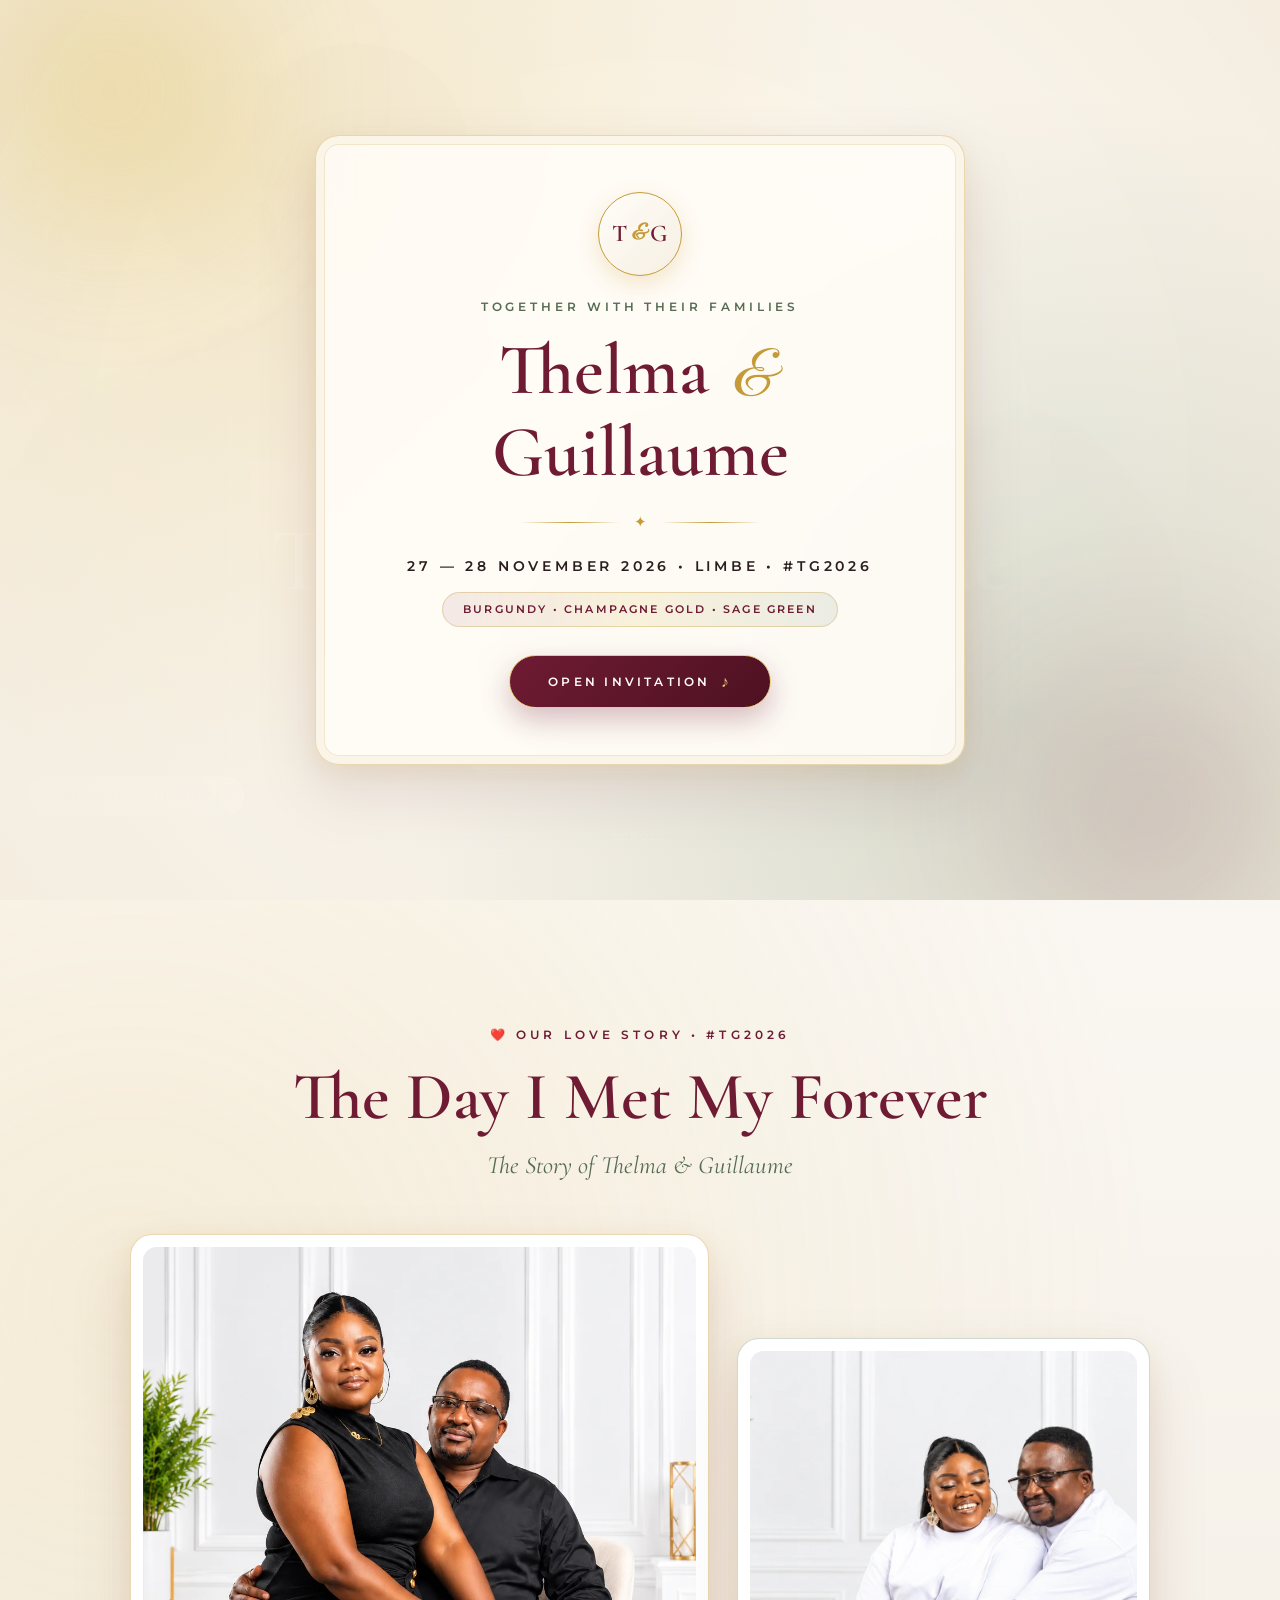
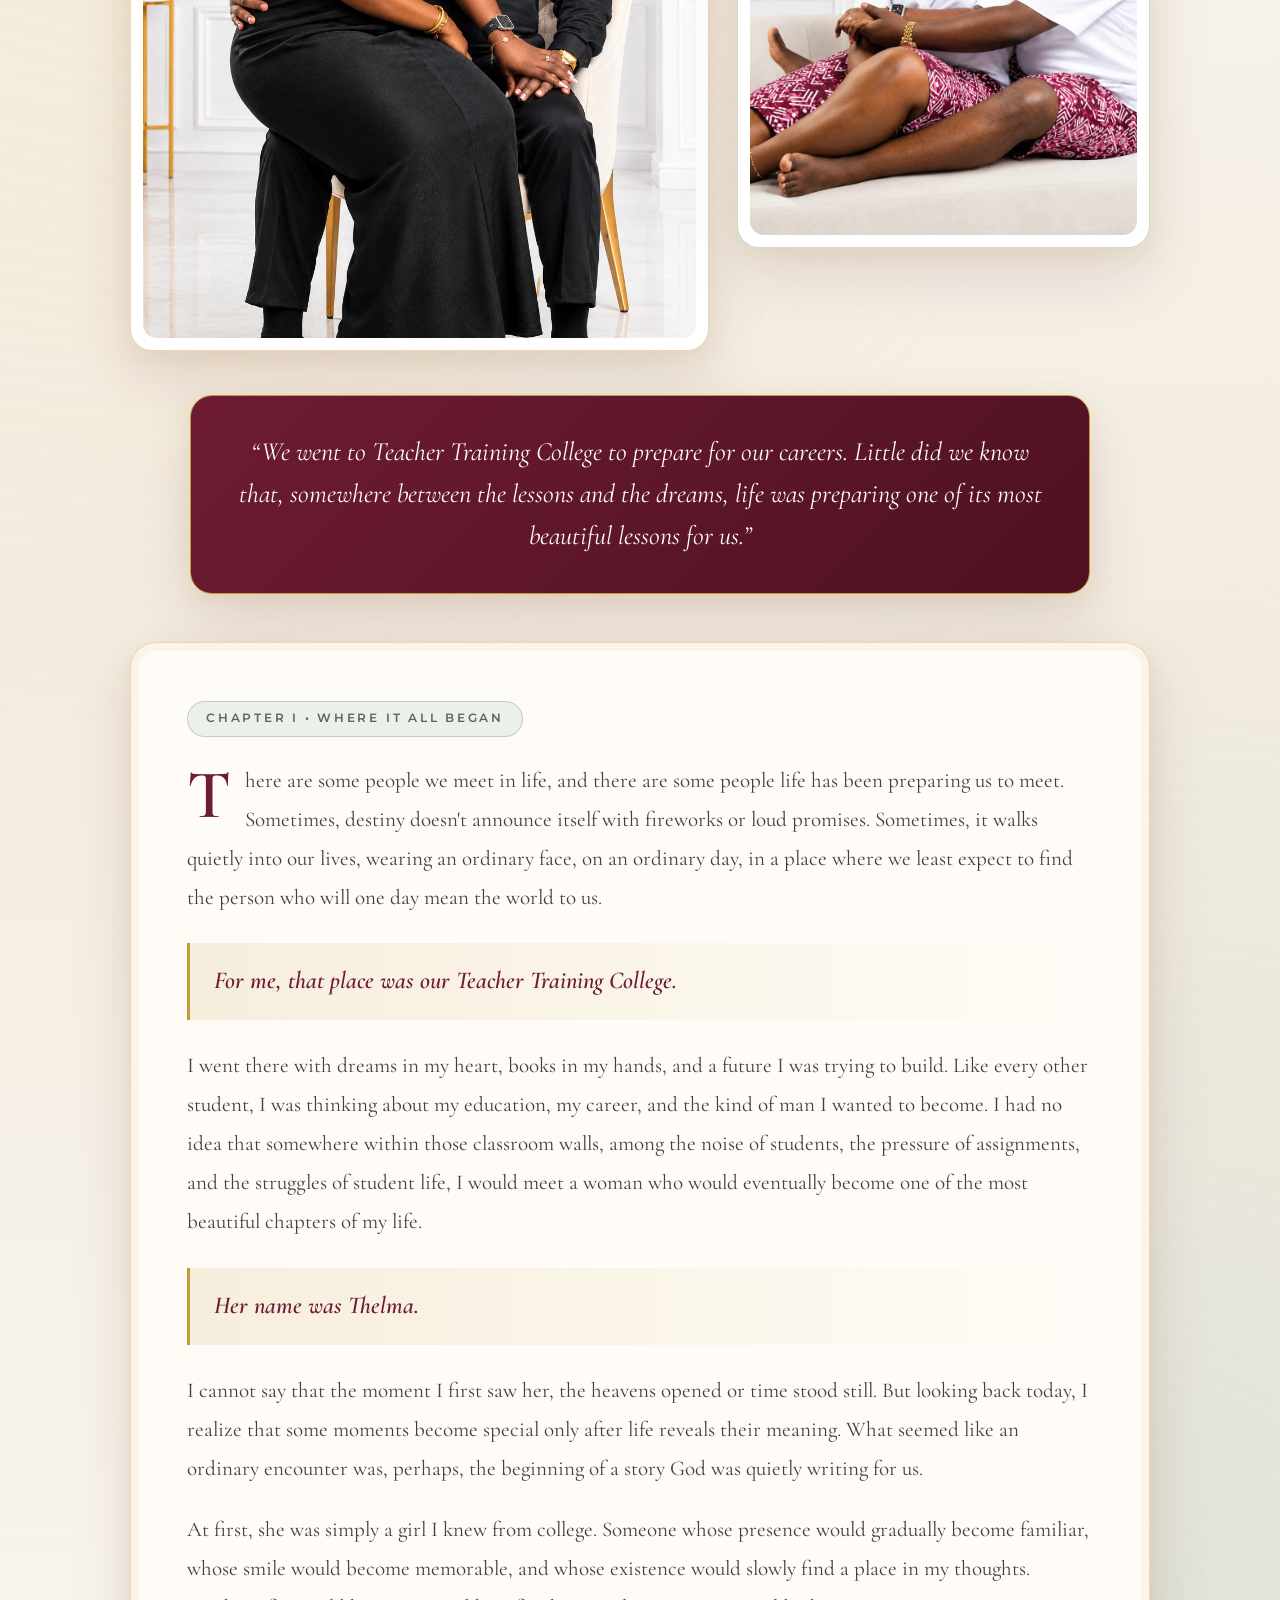
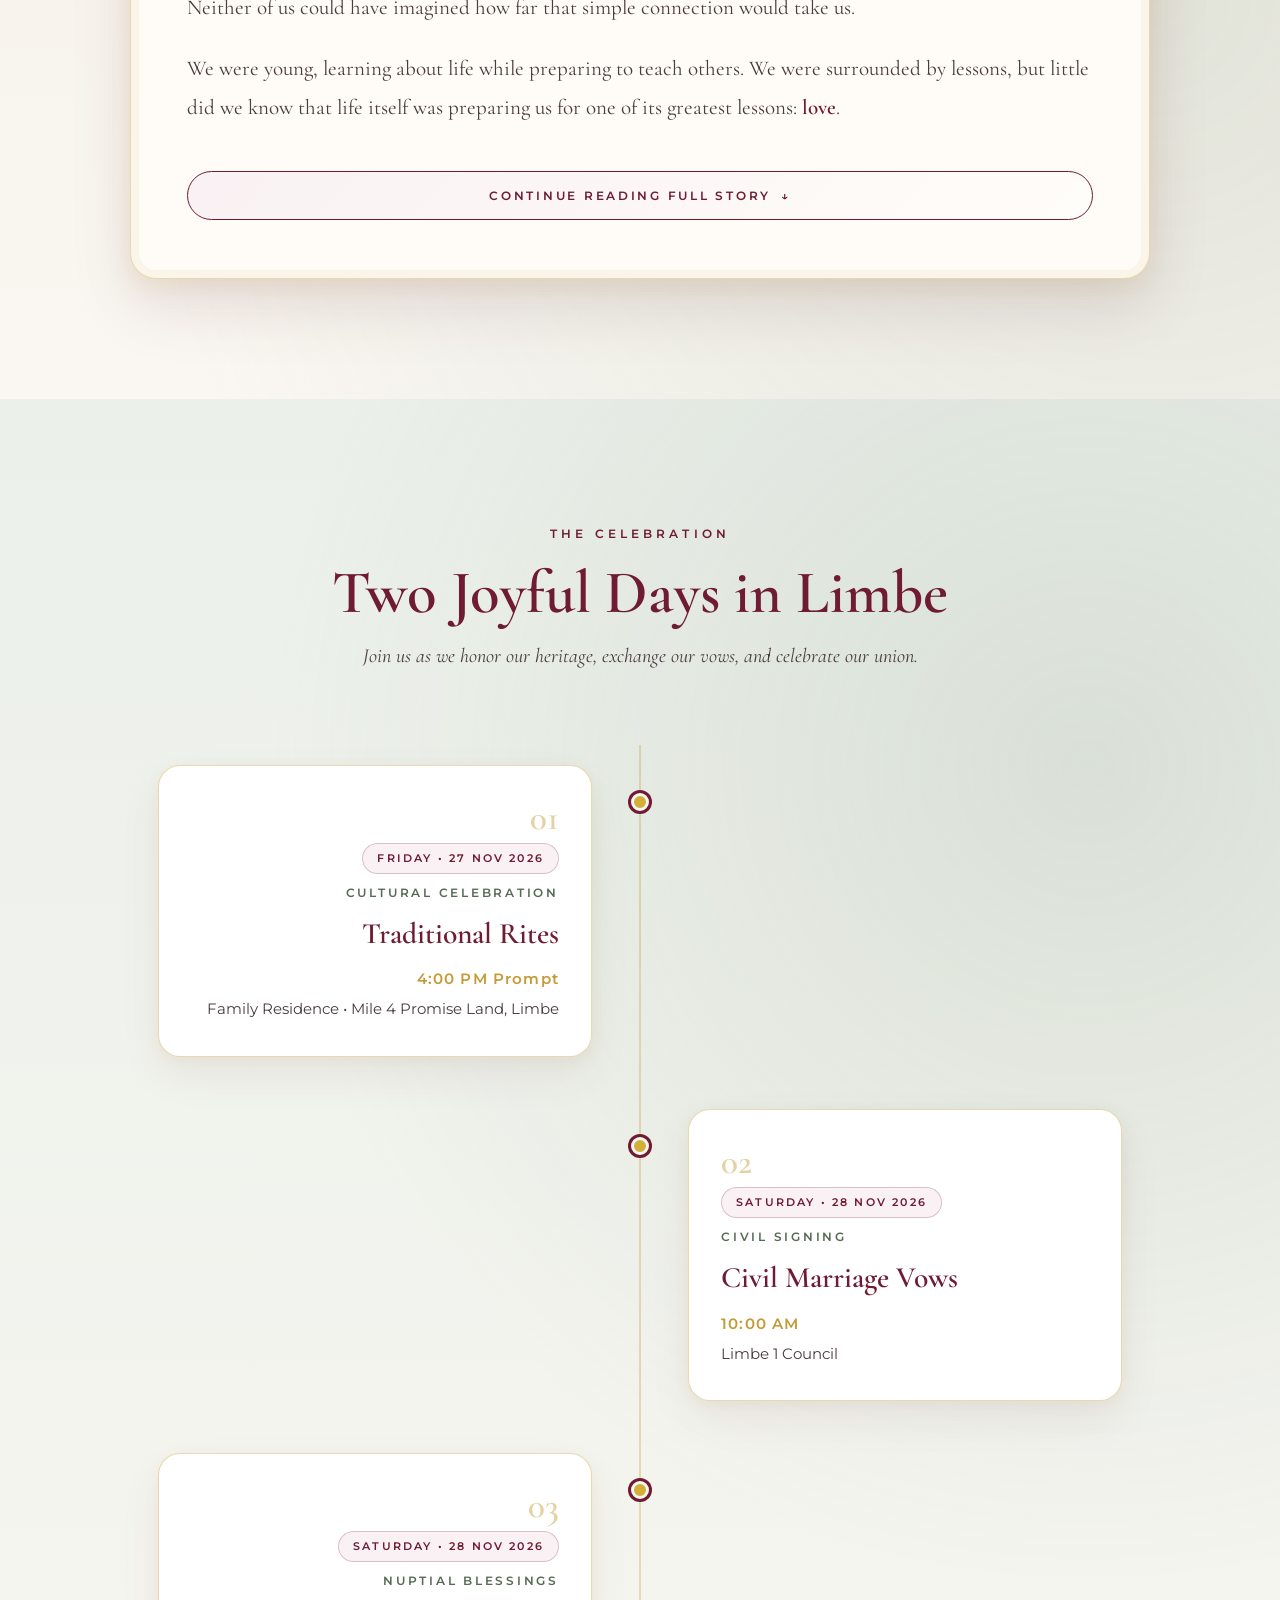
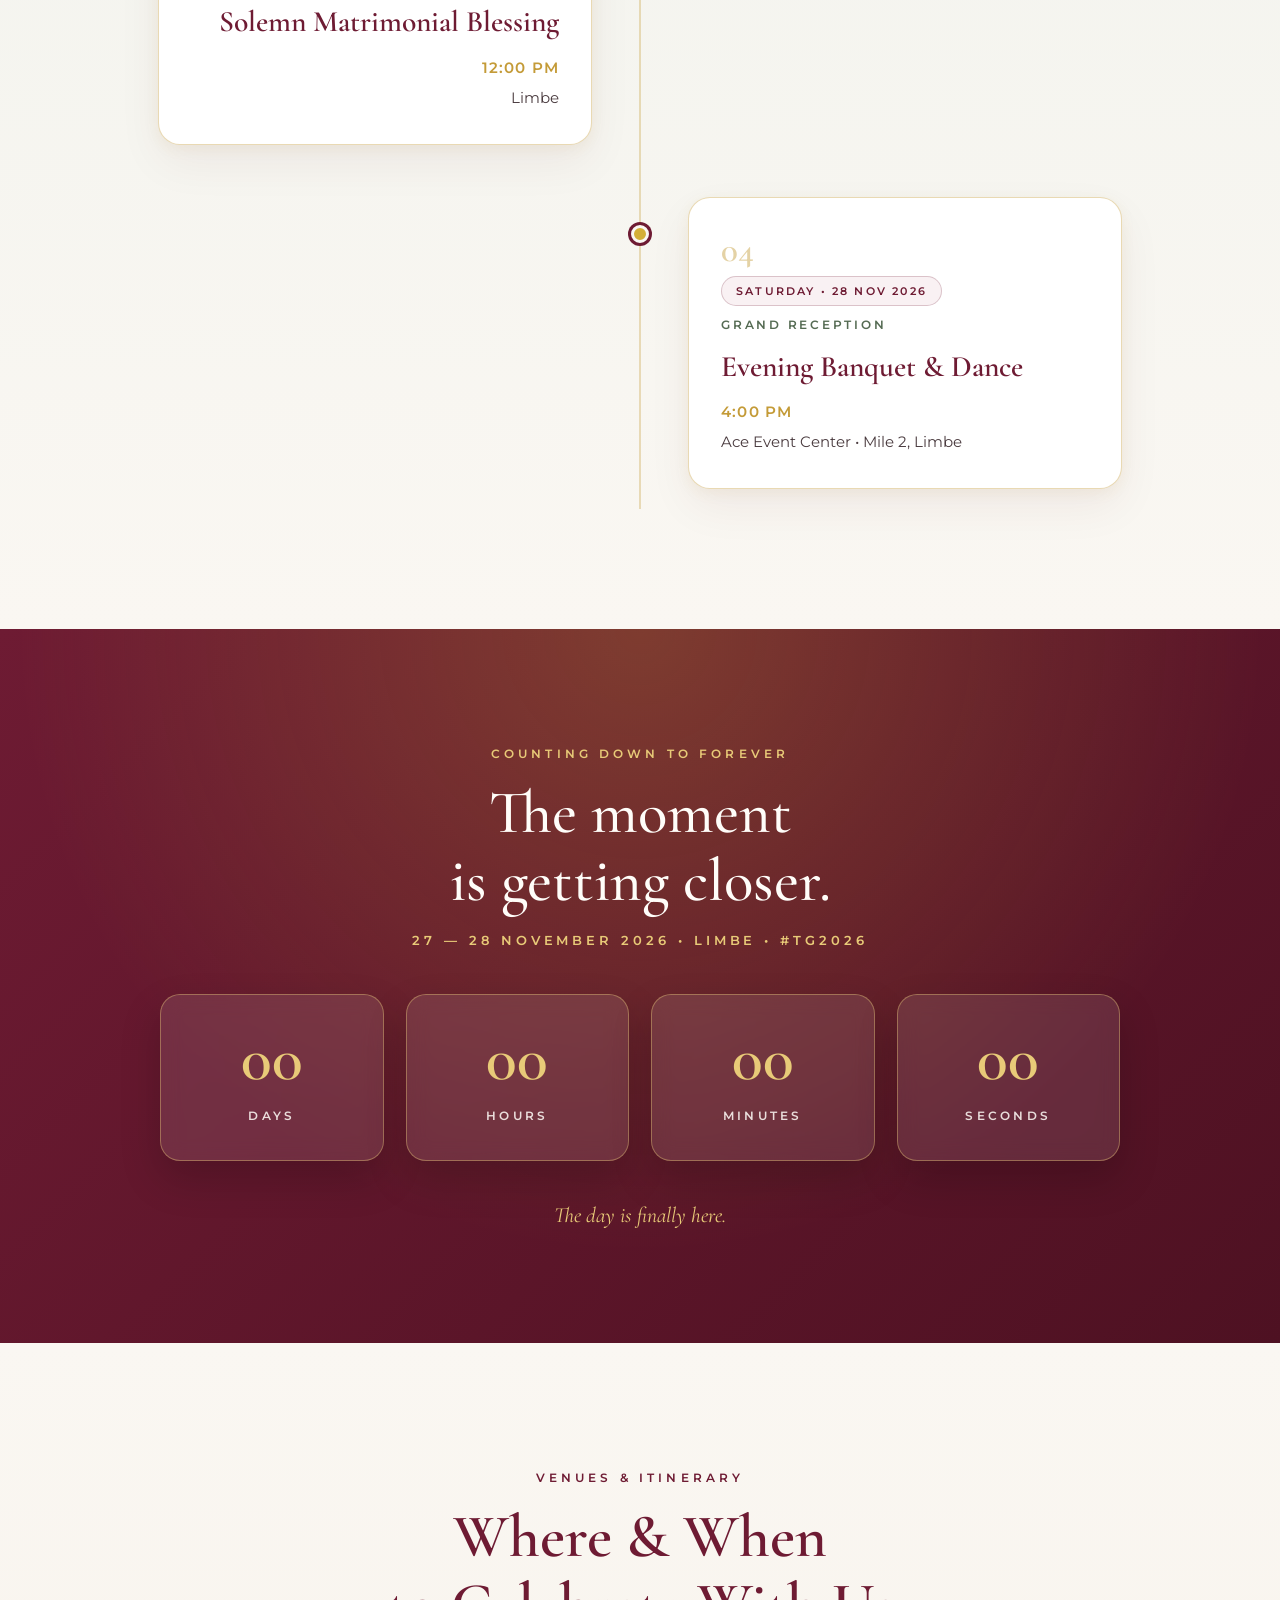
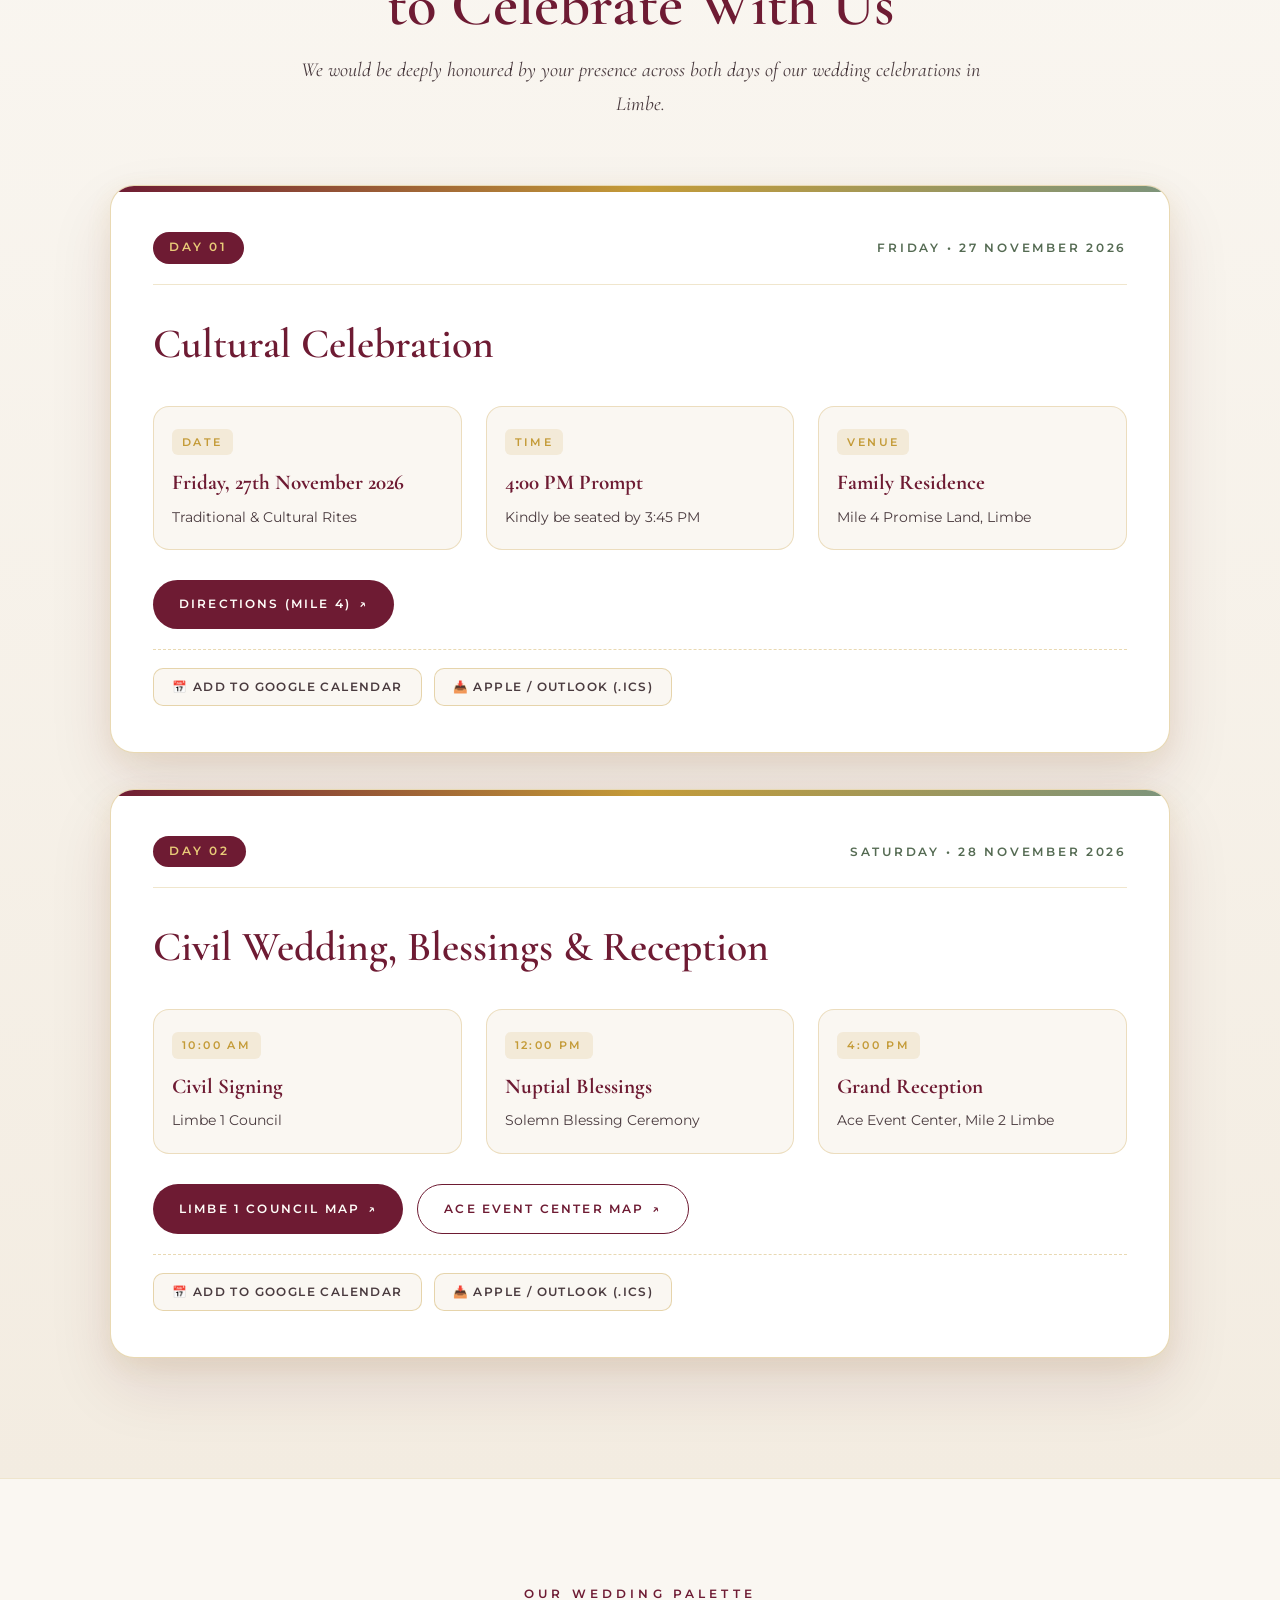
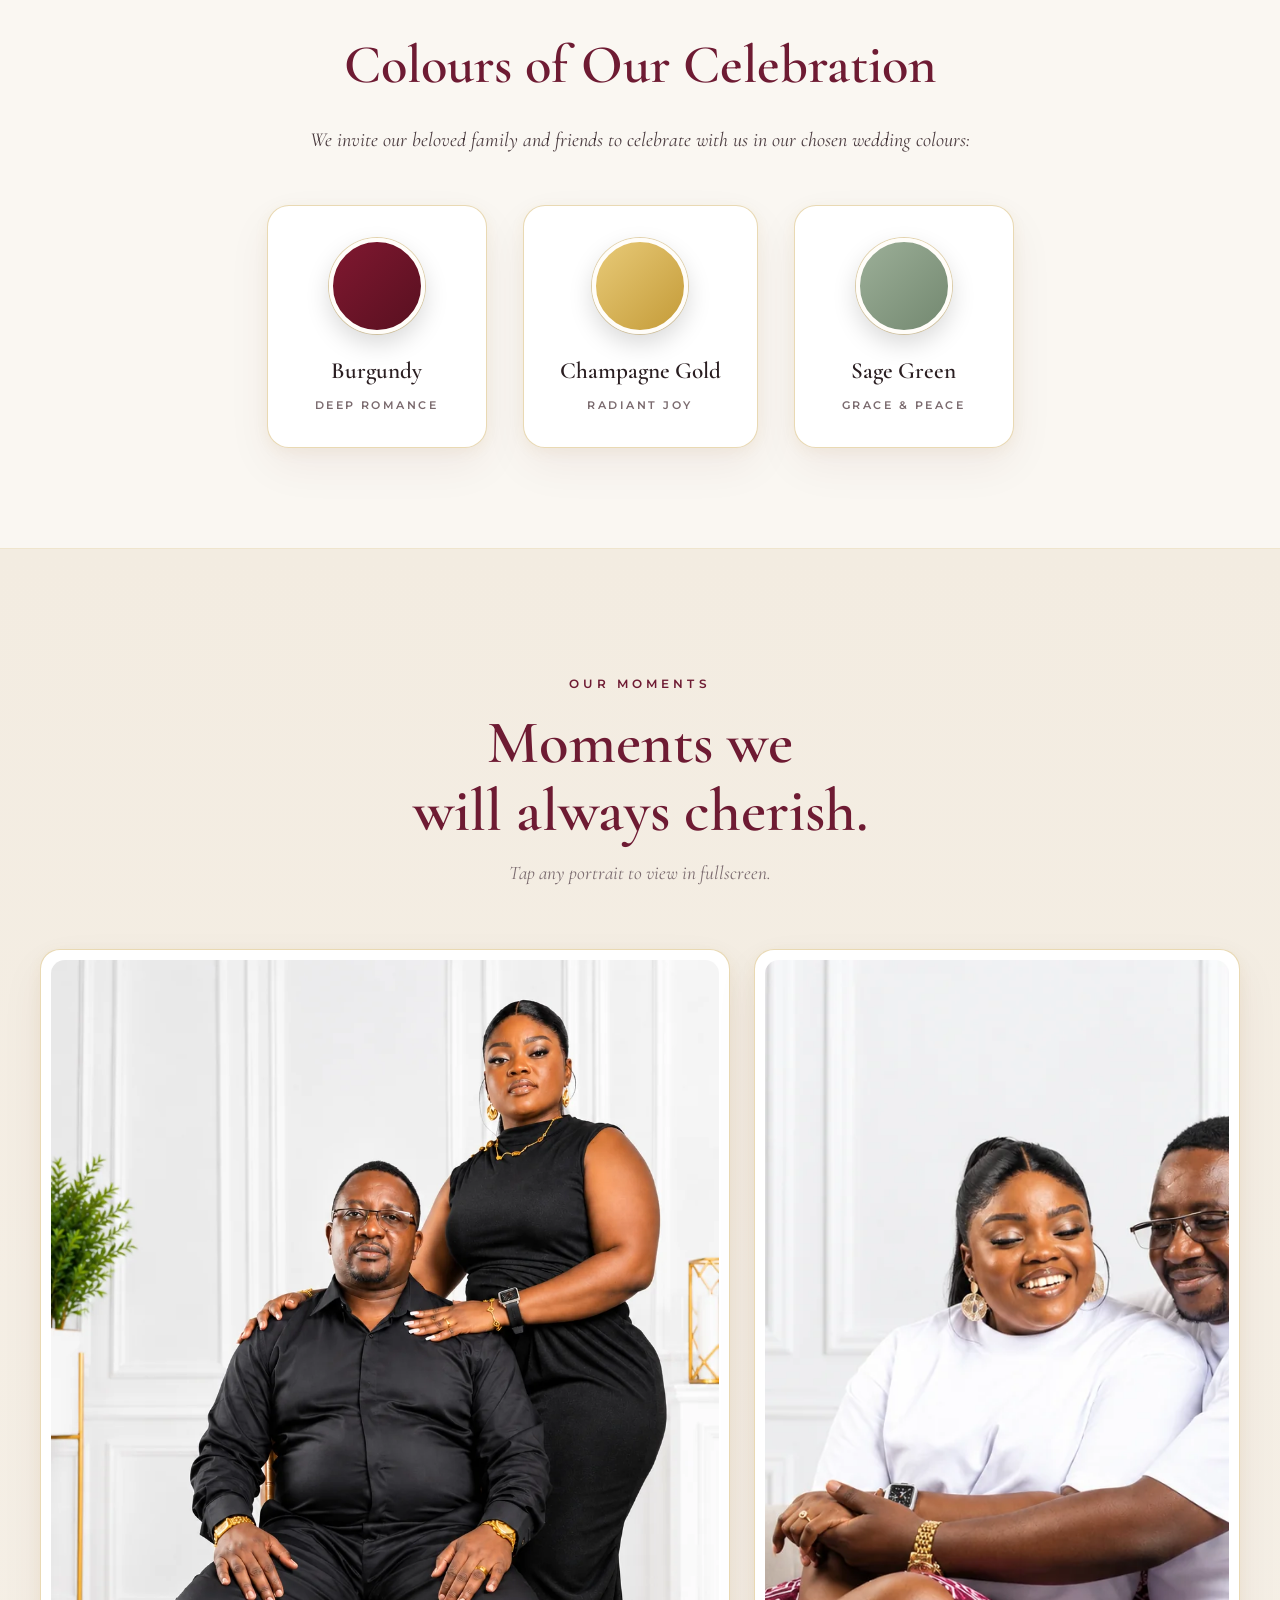
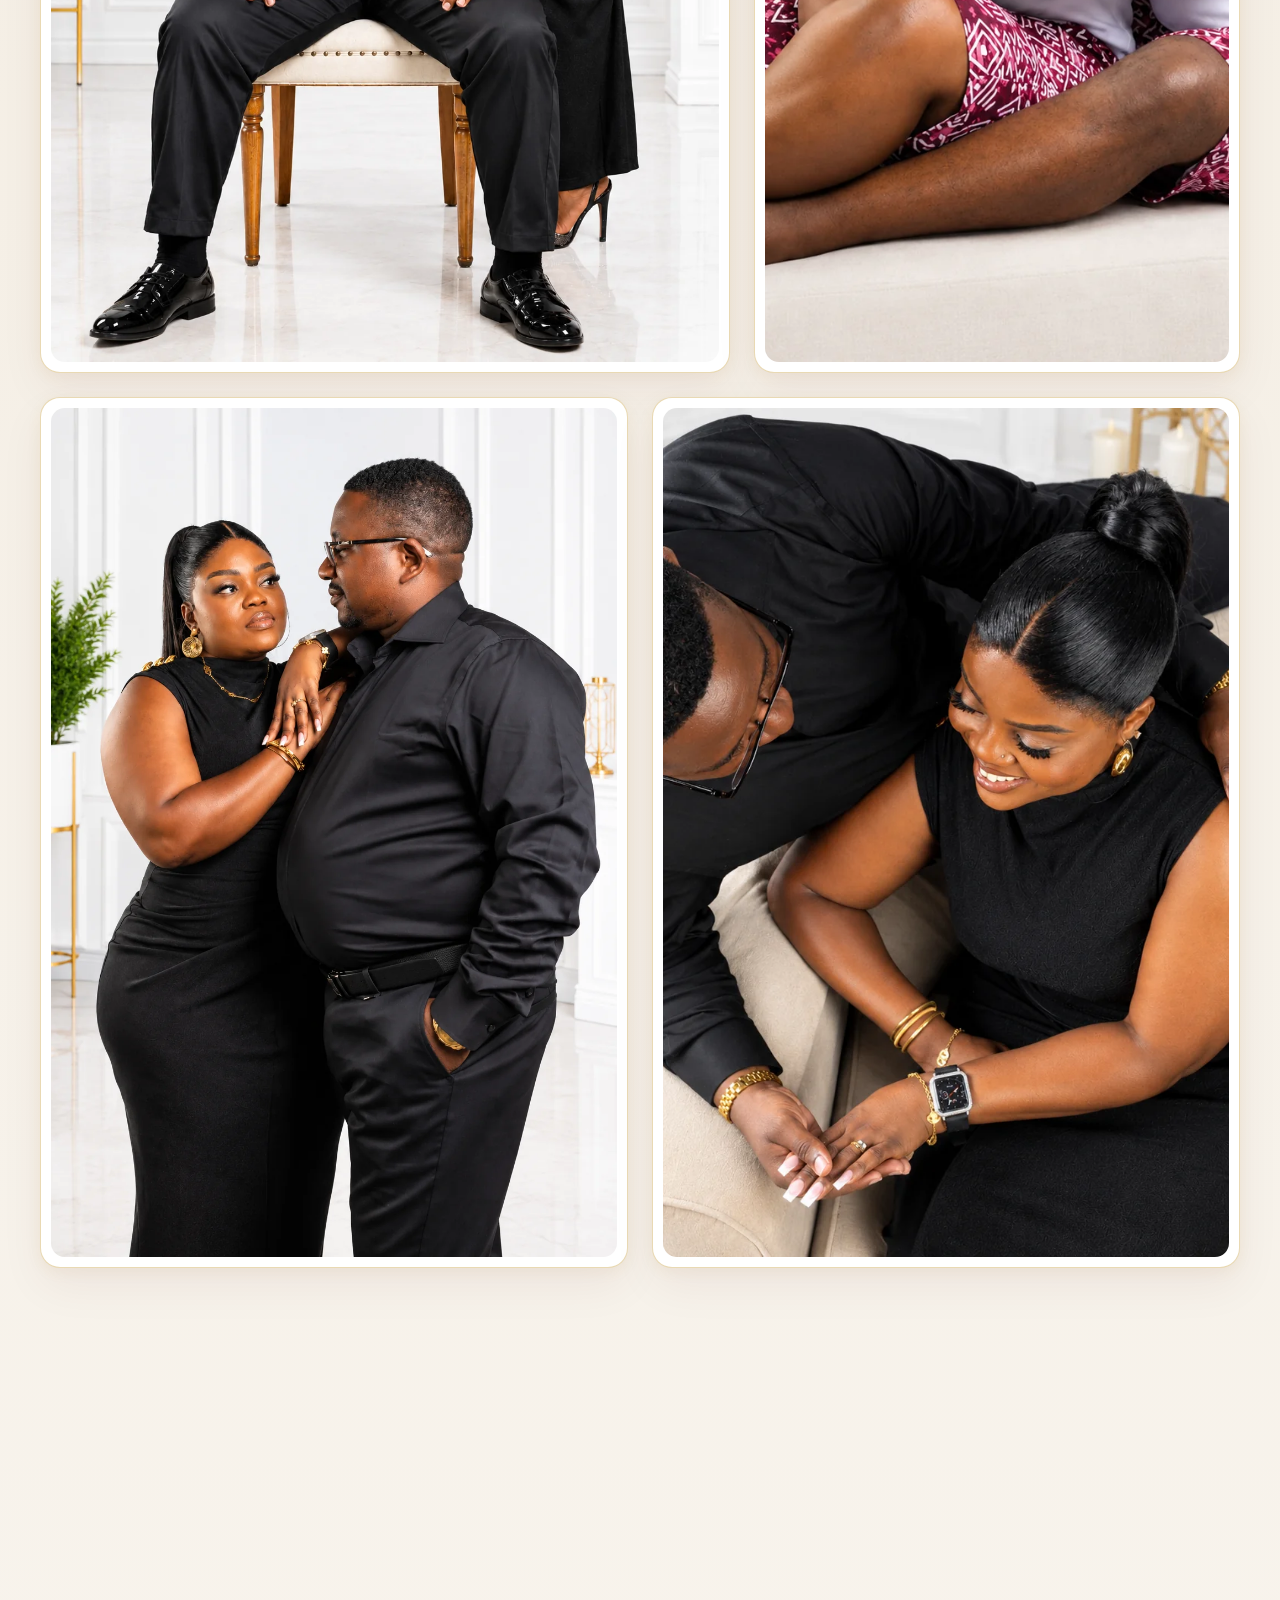
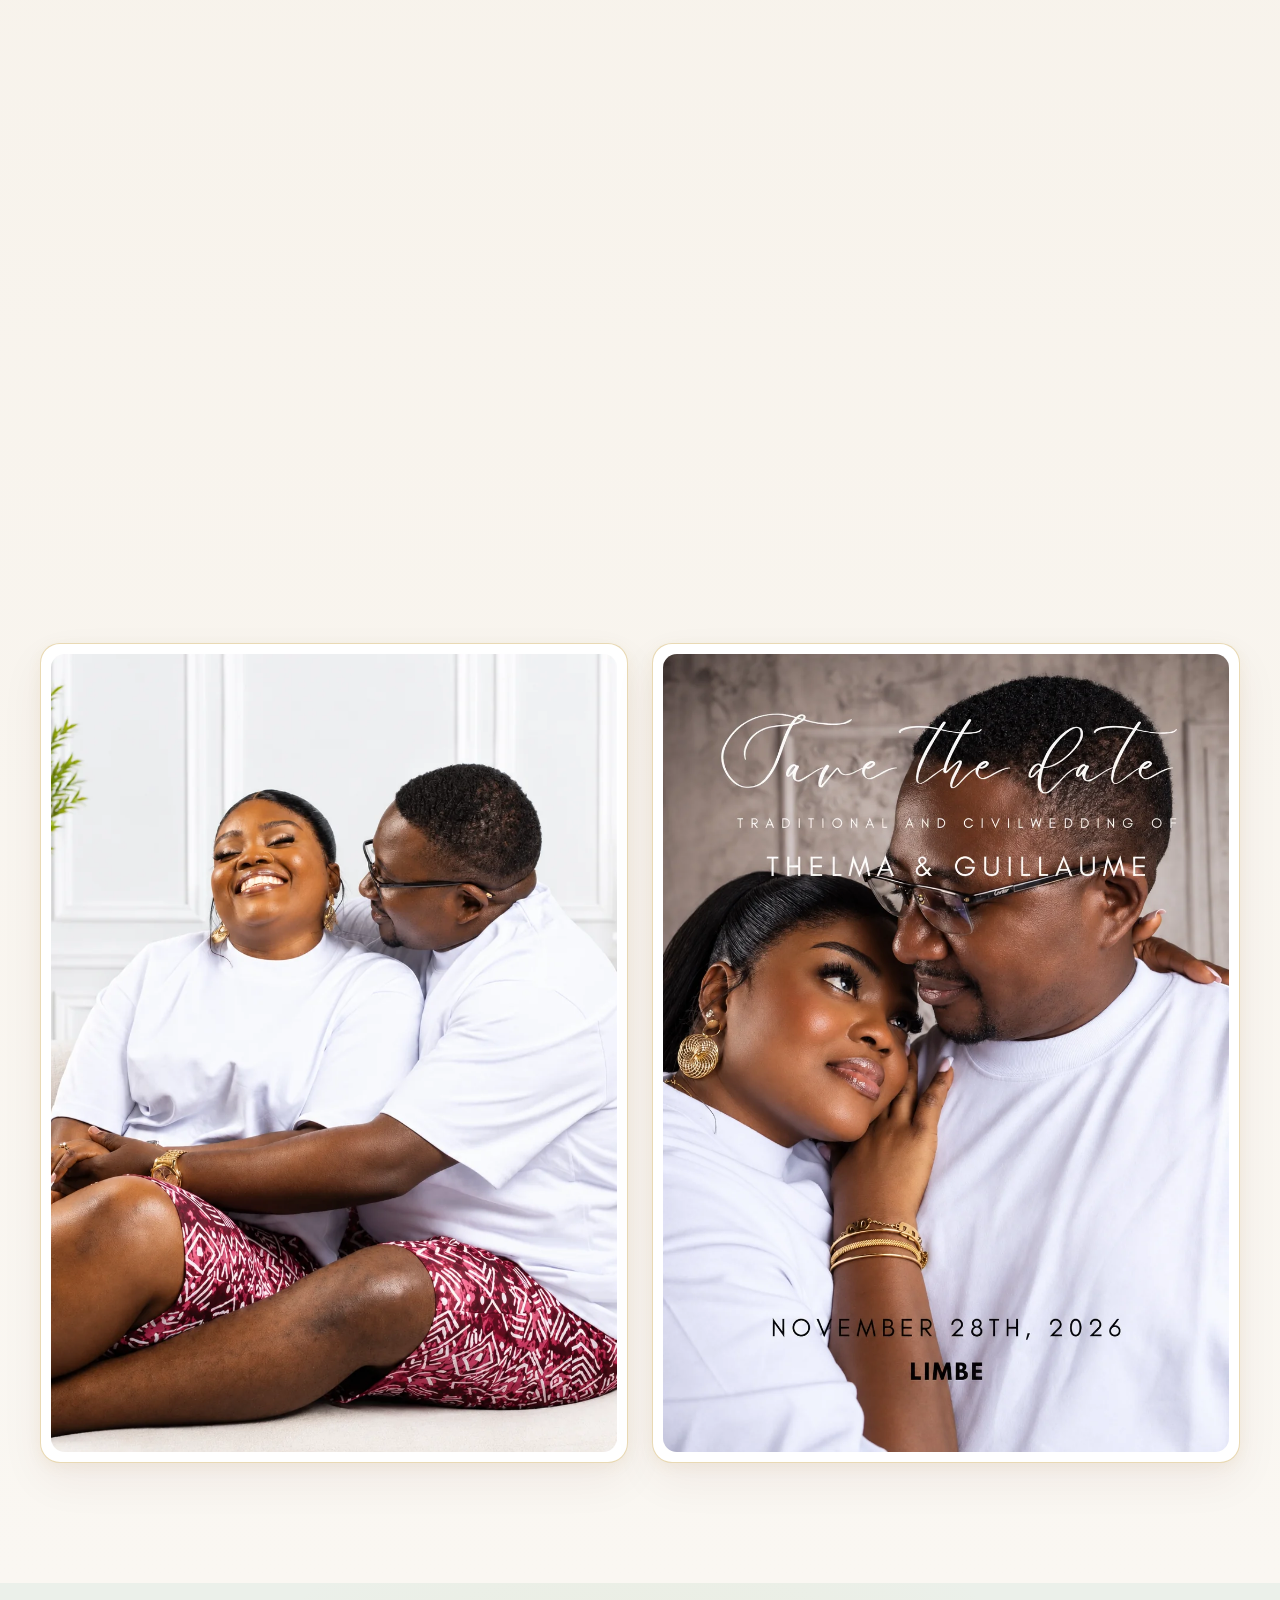
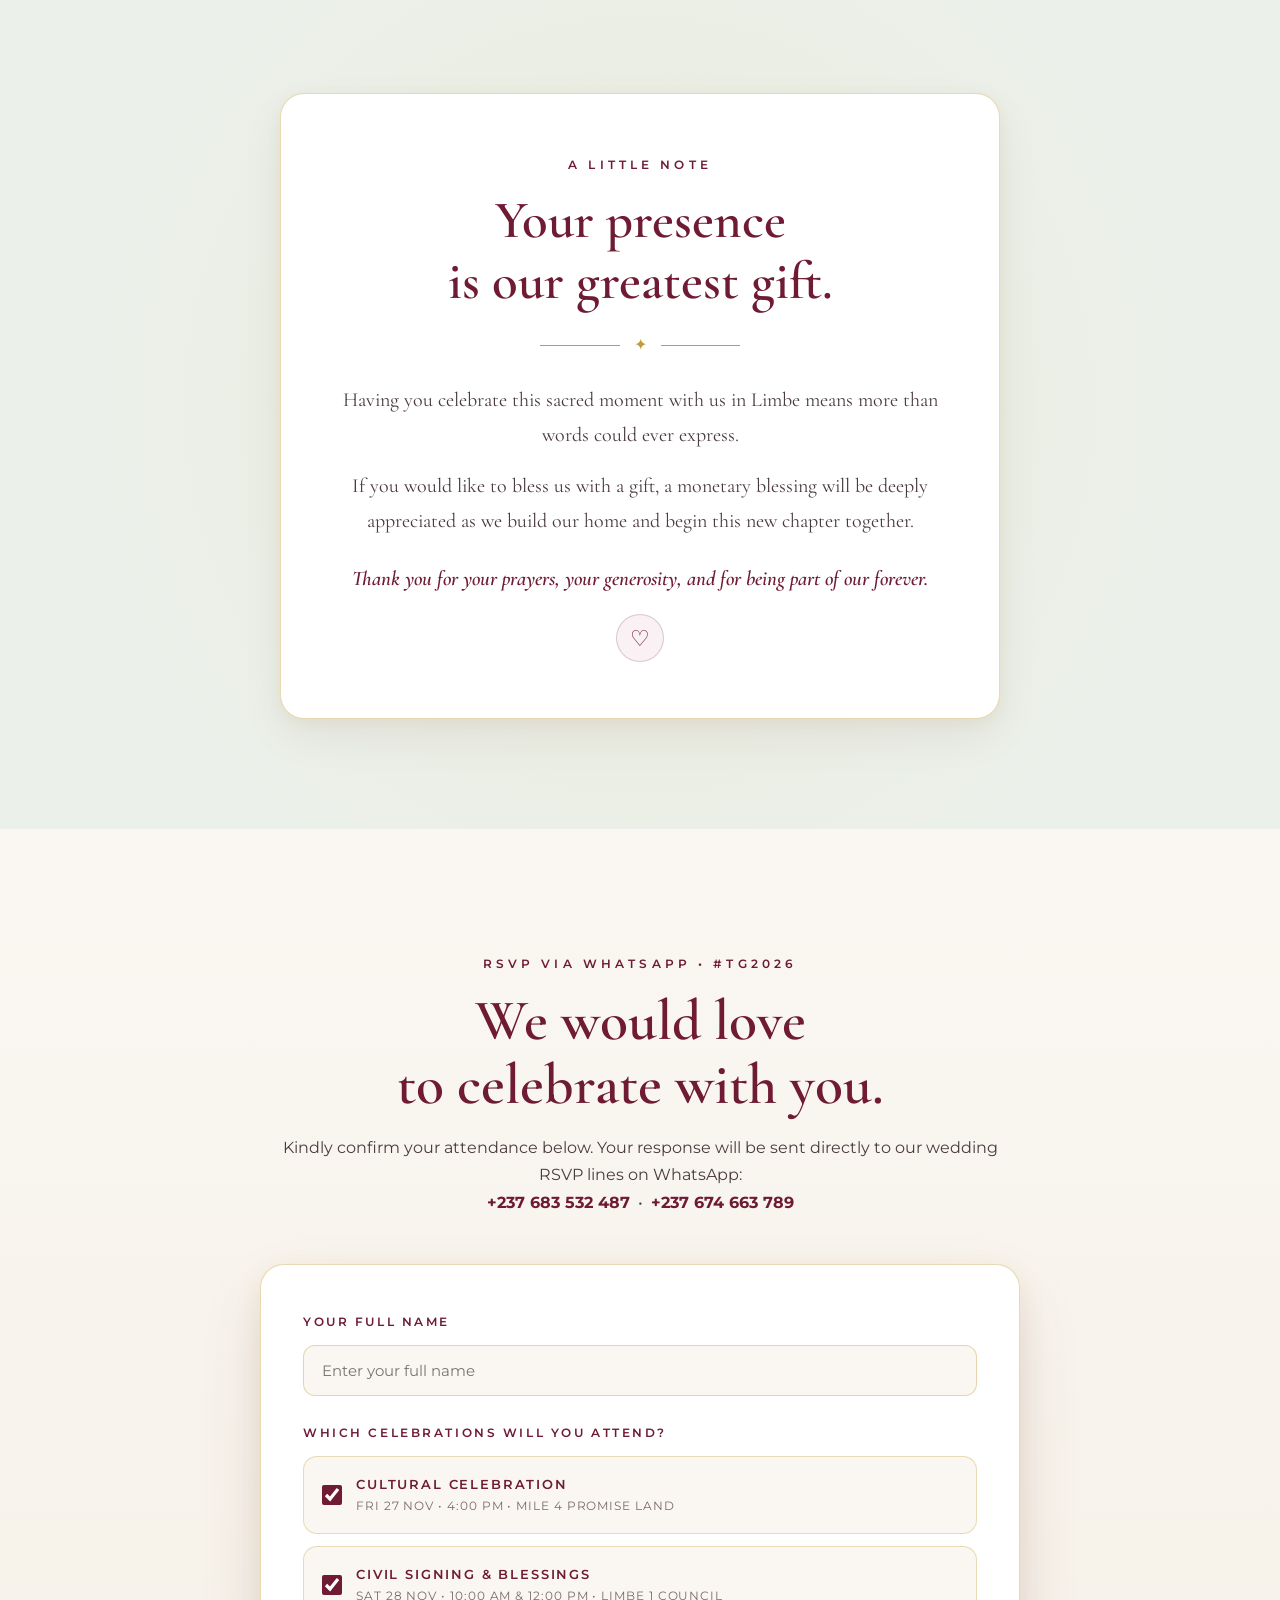
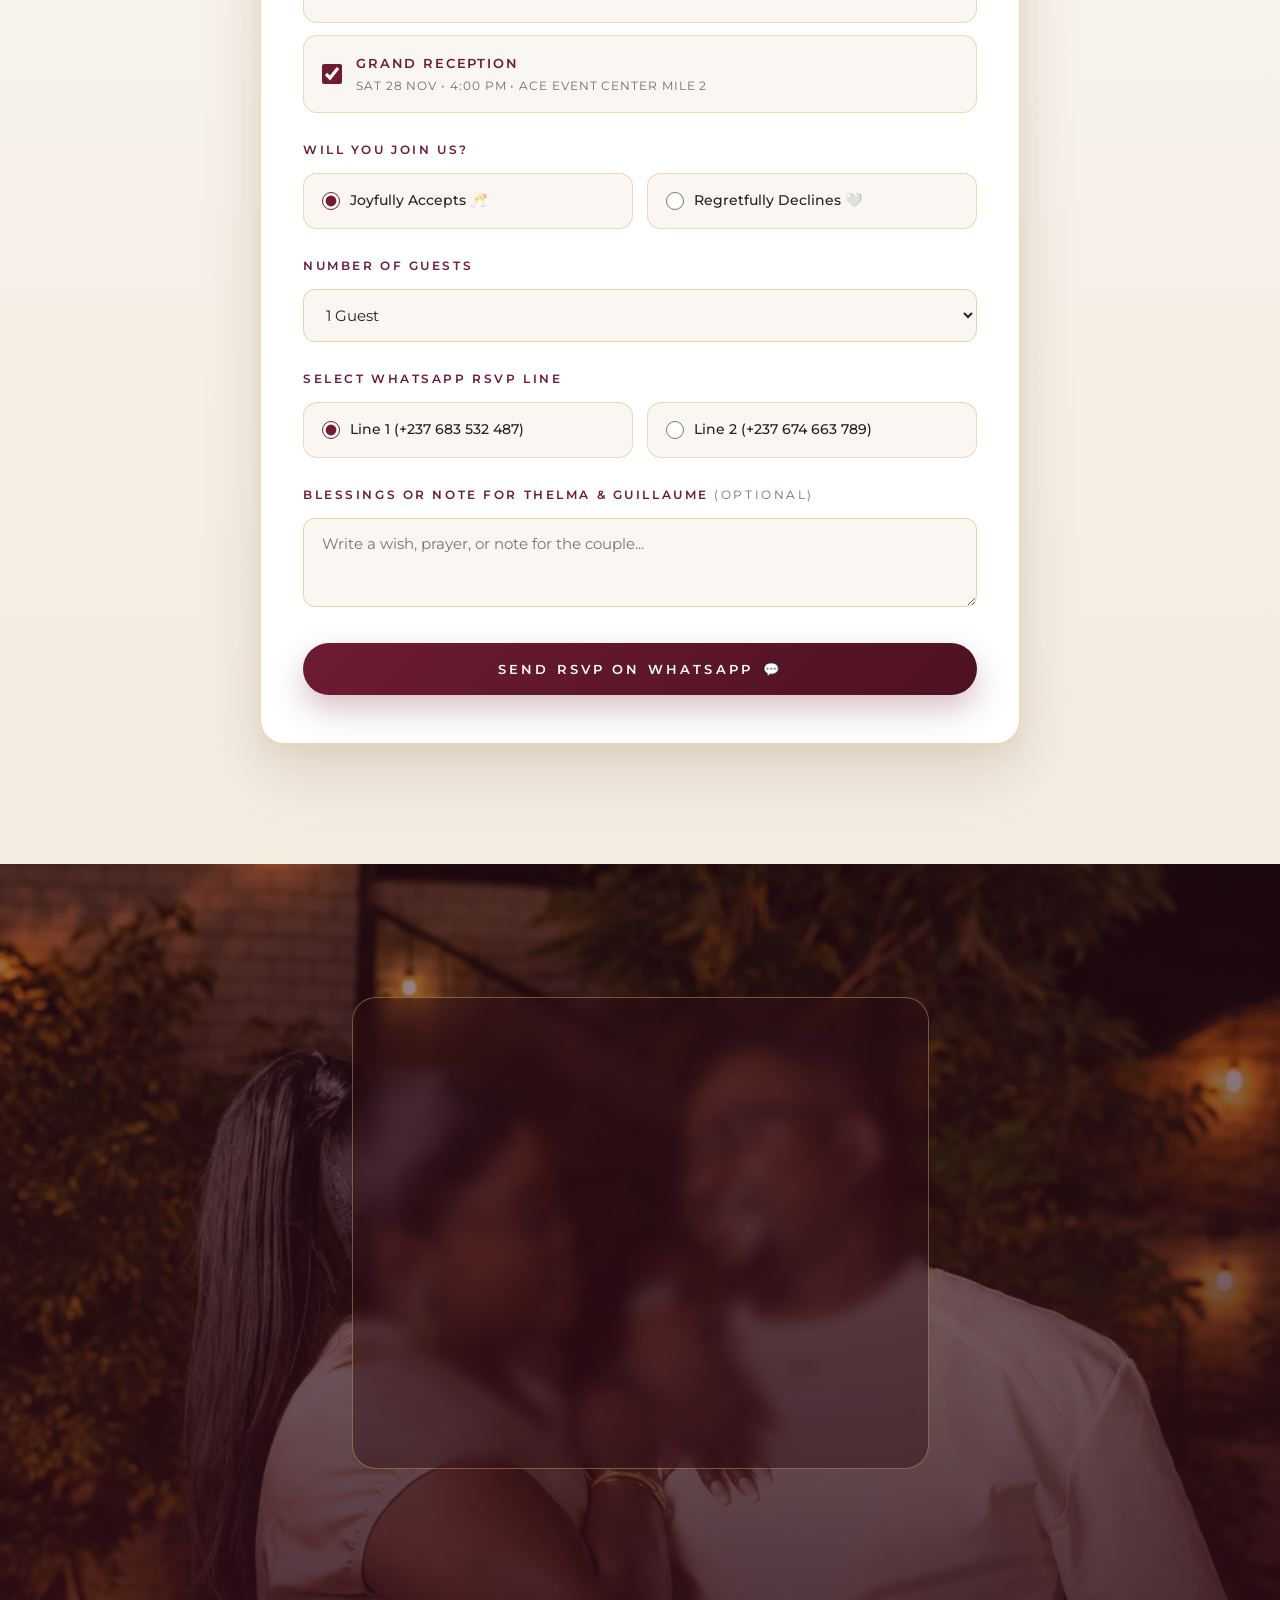
==== commit 5a282372: "Update couple order to Thelma & Guillaume, monogram T & G (TG), and #TG2026" ====
--- a/index.html
+++ b/index.html
@@ -4,7 +4,7 @@
 <head>
     <meta charset="UTF-8">
     <meta name="viewport" content="width=device-width, initial-scale=1.0">
-    <title>Guillaume &amp; Thelma | 27 — 28 November 2026 • Limbe</title>
+    <title>Thelma &amp; Guillaume | #TG2026 • 27 — 28 November 2026 • Limbe</title>
 
     <!-- Editorial Wedding Fonts -->
     <link rel="preconnect" href="https://fonts.googleapis.com">
@@ -30,16 +30,16 @@
     <div class="opening-screen">
         <div class="opening-ornament opening-ornament-top"></div>
         <div class="opening-content">
-            <div class="opening-monogram">G <span>&amp;</span> T</div>
+            <div class="opening-monogram">T <span>&amp;</span> G</div>
 
             <p class="opening-small">
                 TOGETHER WITH THEIR FAMILIES
             </p>
 
             <h1 class="opening-names">
+                Thelma
+                <span>&amp;</span>
                 Guillaume
-                <span>&amp;</span>
-                Thelma
             </h1>
 
             <div class="opening-divider">
@@ -49,7 +49,7 @@
             </div>
 
             <p class="opening-date">
-                27 — 28 NOVEMBER 2026 • LIMBE
+                27 — 28 NOVEMBER 2026 • LIMBE • #TG2026
             </p>
 
             <p class="opening-palette-hint">
@@ -71,16 +71,16 @@
         <div class="hero-overlay"></div>
 
         <div class="hero-content">
-            <div class="hero-badge">LIMBE • CAMEROON</div>
+            <div class="hero-badge">LIMBE • CAMEROON • #TG2026</div>
 
             <p class="eyebrow">
                 WE ARE GETTING MARRIED
             </p>
 
             <h1>
+                Thelma
+                <span>&amp;</span>
                 Guillaume
-                <span>&amp;</span>
-                Thelma
             </h1>
 
             <p class="wedding-date">
@@ -109,7 +109,7 @@
         <div class="story-container">
 
             <p class="section-label reveal">
-                ❤️ OUR LOVE STORY
+                ❤️ OUR LOVE STORY • #TG2026
             </p>
 
             <h2 class="story-title reveal">
@@ -117,16 +117,16 @@
             </h2>
 
             <p class="story-subtitle reveal">
-                The Story of Guillaume &amp; Thelma
+                The Story of Thelma &amp; Guillaume
             </p>
 
             <!-- Featured Editorial Portraits -->
             <div class="story-photo-duo reveal">
                 <div class="story-photo-card story-photo-main">
-                    <img src="images/story.webp" alt="Guillaume and Thelma">
+                    <img src="images/story.webp" alt="Thelma and Guillaume">
                 </div>
                 <div class="story-photo-card story-photo-secondary">
-                    <img src="images/gallery-2.webp" alt="Guillaume and Thelma joyful moment" loading="lazy">
+                    <img src="images/gallery-2.webp" alt="Thelma and Guillaume joyful moment" loading="lazy">
                 </div>
             </div>
 
@@ -257,7 +257,7 @@
 
                     <div class="story-signature">
                         <span>Forever yours,</span>
-                        <strong>Guillaume ❤️ Thelma</strong>
+                        <strong>Thelma ❤️ Guillaume</strong>
                     </div>
                 </div>
 
@@ -365,7 +365,7 @@
             </h2>
 
             <p class="countdown-date reveal">
-                27 — 28 NOVEMBER 2026 • LIMBE
+                27 — 28 NOVEMBER 2026 • LIMBE • #TG2026
             </p>
 
             <div class="countdown reveal" aria-live="polite">
@@ -590,56 +590,56 @@
                 <!-- PHOTO 1 -->
                 <div class="gallery-item gallery-large reveal">
                     <div class="gallery-image">
-                        <img src="images/gallery-1.webp" alt="Guillaume and Thelma" loading="lazy">
+                        <img src="images/gallery-1.webp" alt="Thelma and Guillaume" loading="lazy">
                     </div>
                 </div>
 
                 <!-- PHOTO 2 -->
                 <div class="gallery-item gallery-small reveal-left">
                     <div class="gallery-image">
-                        <img src="images/gallery-2.webp" alt="Guillaume and Thelma" loading="lazy">
+                        <img src="images/gallery-2.webp" alt="Thelma and Guillaume" loading="lazy">
                     </div>
                 </div>
 
                 <!-- PHOTO 3 -->
                 <div class="gallery-item gallery-medium reveal-right">
                     <div class="gallery-image">
-                        <img src="images/gallery-3.webp" alt="Guillaume and Thelma" loading="lazy">
+                        <img src="images/gallery-3.webp" alt="Thelma and Guillaume" loading="lazy">
                     </div>
                 </div>
 
                 <!-- PHOTO 4 -->
                 <div class="gallery-item gallery-wide reveal">
                     <div class="gallery-image">
-                        <img src="images/gallery-4.webp" alt="Guillaume and Thelma" loading="lazy">
+                        <img src="images/gallery-4.webp" alt="Thelma and Guillaume" loading="lazy">
                     </div>
                 </div>
 
                 <!-- PHOTO 5 -->
                 <div class="gallery-item gallery-medium reveal-left">
                     <div class="gallery-image">
-                        <img src="images/gallery-5.webp" alt="Guillaume and Thelma" loading="lazy">
+                        <img src="images/gallery-5.webp" alt="Thelma and Guillaume" loading="lazy">
                     </div>
                 </div>
 
                 <!-- PHOTO 6 -->
                 <div class="gallery-item gallery-small reveal-right">
                     <div class="gallery-image">
-                        <img src="images/gallery-6.webp" alt="Guillaume and Thelma" loading="lazy">
+                        <img src="images/gallery-6.webp" alt="Thelma and Guillaume" loading="lazy">
                     </div>
                 </div>
 
                 <!-- PHOTO 7 -->
                 <div class="gallery-item gallery-medium reveal-left">
                     <div class="gallery-image">
-                        <img src="images/gallery-7.webp" alt="Guillaume and Thelma" loading="lazy">
+                        <img src="images/gallery-7.webp" alt="Thelma and Guillaume" loading="lazy">
                     </div>
                 </div>
 
                 <!-- PHOTO 8 -->
                 <div class="gallery-item gallery-wide reveal">
                     <div class="gallery-image">
-                        <img src="images/save-the-date.webp" alt="Guillaume and Thelma - Save The Date" loading="lazy">
+                        <img src="images/save-the-date.webp" alt="Thelma and Guillaume - Save The Date #TG2026" loading="lazy">
                     </div>
                 </div>
             </div>
@@ -699,7 +699,7 @@
 
             <div class="rsvp-heading">
                 <p class="section-label reveal">
-                    RSVP VIA WHATSAPP
+                    RSVP VIA WHATSAPP • #TG2026
                 </p>
 
                 <h2 class="rsvp-title reveal">
@@ -806,7 +806,7 @@
 
                 <div class="form-group">
                     <label for="guestMessage">
-                        BLESSINGS OR NOTE FOR GUILLAUME &amp; THELMA <span>(OPTIONAL)</span>
+                        BLESSINGS OR NOTE FOR THELMA &amp; GUILLAUME <span>(OPTIONAL)</span>
                     </label>
                     <textarea id="guestMessage" name="guestMessage" rows="3"
                         placeholder="Write a wish, prayer, or note for the couple..."></textarea>
@@ -833,7 +833,7 @@
 
         <div class="closing-content">
             <p class="section-label reveal">
-                FOREVER YOURS
+                FOREVER YOURS • #TG2026
             </p>
 
             <h2 class="closing-title reveal">
@@ -848,11 +848,11 @@
             </div>
 
             <h3 class="closing-names reveal">
-                Guillaume <span>&amp;</span> Thelma
+                Thelma <span>&amp;</span> Guillaume
             </h3>
 
             <p class="closing-date reveal">
-                27 — 28 NOVEMBER 2026 • LIMBE
+                27 — 28 NOVEMBER 2026 • LIMBE • #TG2026
             </p>
         </div>
     </section>
@@ -863,17 +863,17 @@
     <footer class="site-footer">
         <div class="footer-content">
             <p class="footer-names">
-                Guillaume &amp; Thelma
+                Thelma &amp; Guillaume
             </p>
 
             <p class="footer-text">
-                27–28 NOVEMBER 2026 • LIMBE, CAMEROON
+                27–28 NOVEMBER 2026 • LIMBE, CAMEROON • #TG2026
             </p>
 
             <div class="footer-divider"></div>
 
             <p class="footer-copy">
-                And the journey ahead is forever. ❤️
+                And the journey ahead is forever. ❤️ #TG2026
             </p>
         </div>
     </footer>
--- a/css/style.css
+++ b/css/style.css
@@ -1671,6 +1671,21 @@
     animation: openingFloatIn 0.5s ease forwards;
 }
 
+.success-mark {
+    width: 56px;
+    height: 56px;
+    border-radius: 50%;
+    background: var(--bg-sage-soft);
+    color: var(--sage-deep);
+    border: 1.5px solid var(--sage);
+    display: inline-flex;
+    align-items: center;
+    justify-content: center;
+    font-size: 1.6rem;
+    font-weight: 700;
+    margin-bottom: 16px;
+}
+
 .rsvp-success h3 {
     font-family: var(--font-serif);
     font-size: 2.2rem;
@@ -1684,7 +1699,8 @@
     margin-bottom: 24px;
 }
 
-.rsvp-fallback-actions {
+.rsvp-fallback-actions,
+.wa-action-buttons {
     display: flex;
     flex-direction: column;
     gap: 12px;
@@ -1692,10 +1708,12 @@
     margin: 0 auto;
 }
 
-.wa-direct-btn {
+.wa-direct-btn,
+.wa-send-btn {
     display: inline-flex;
     align-items: center;
     justify-content: center;
+    gap: 8px;
     padding: 15px 24px;
     border-radius: 999px;
     background: #1F7A4C;
@@ -1707,7 +1725,8 @@
     transition: all 0.25s ease;
 }
 
-.wa-direct-btn:hover {
+.wa-direct-btn:hover,
+.wa-send-btn:hover {
     background: #17603B;
     transform: translateY(-2px);
 }
@@ -1747,6 +1766,7 @@
     color: var(--sage-deep);
     font-weight: 600;
     min-height: 20px;
+    margin-top: 12px;
 }
 
 /* ============================================================
@@ -2060,31 +2080,46 @@
     -webkit-backdrop-filter: blur(14px);
     border: 1.5px solid var(--gold);
     box-shadow: 0 14px 36px rgba(78, 17, 34, 0.18);
-}
-
-.sticky-nav-link {
-    padding: 9px 16px;
+    transition: opacity 0.4s ease, visibility 0.4s ease, transform 0.4s ease;
+}
+
+.sticky-thumb-nav.hidden-during-opening {
+    opacity: 0;
+    visibility: hidden;
+    pointer-events: none;
+    transform: translateX(-50%) translateY(20px);
+}
+
+.sticky-nav-link,
+.thumb-nav-item {
+    display: inline-flex;
+    align-items: center;
+    gap: 5px;
+    padding: 9px 14px;
     border-radius: 999px;
-    font-size: 0.7rem;
-    font-weight: 600;
-    letter-spacing: 0.14em;
+    font-size: 0.68rem;
+    font-weight: 600;
+    letter-spacing: 0.12em;
     text-transform: uppercase;
     color: var(--text-dark);
     transition: all 0.25s ease;
     white-space: nowrap;
 }
 
-.sticky-nav-link:hover {
+.sticky-nav-link:hover,
+.thumb-nav-item:hover {
     color: var(--burgundy);
     background: var(--bg-burgundy-soft);
 }
 
-.sticky-nav-cta {
+.sticky-nav-cta,
+.thumb-nav-rsvp {
     background: var(--burgundy);
     color: var(--gold-champagne) !important;
 }
 
-.sticky-nav-cta:hover {
+.sticky-nav-cta:hover,
+.thumb-nav-rsvp:hover {
     background: var(--burgundy-light);
 }
 
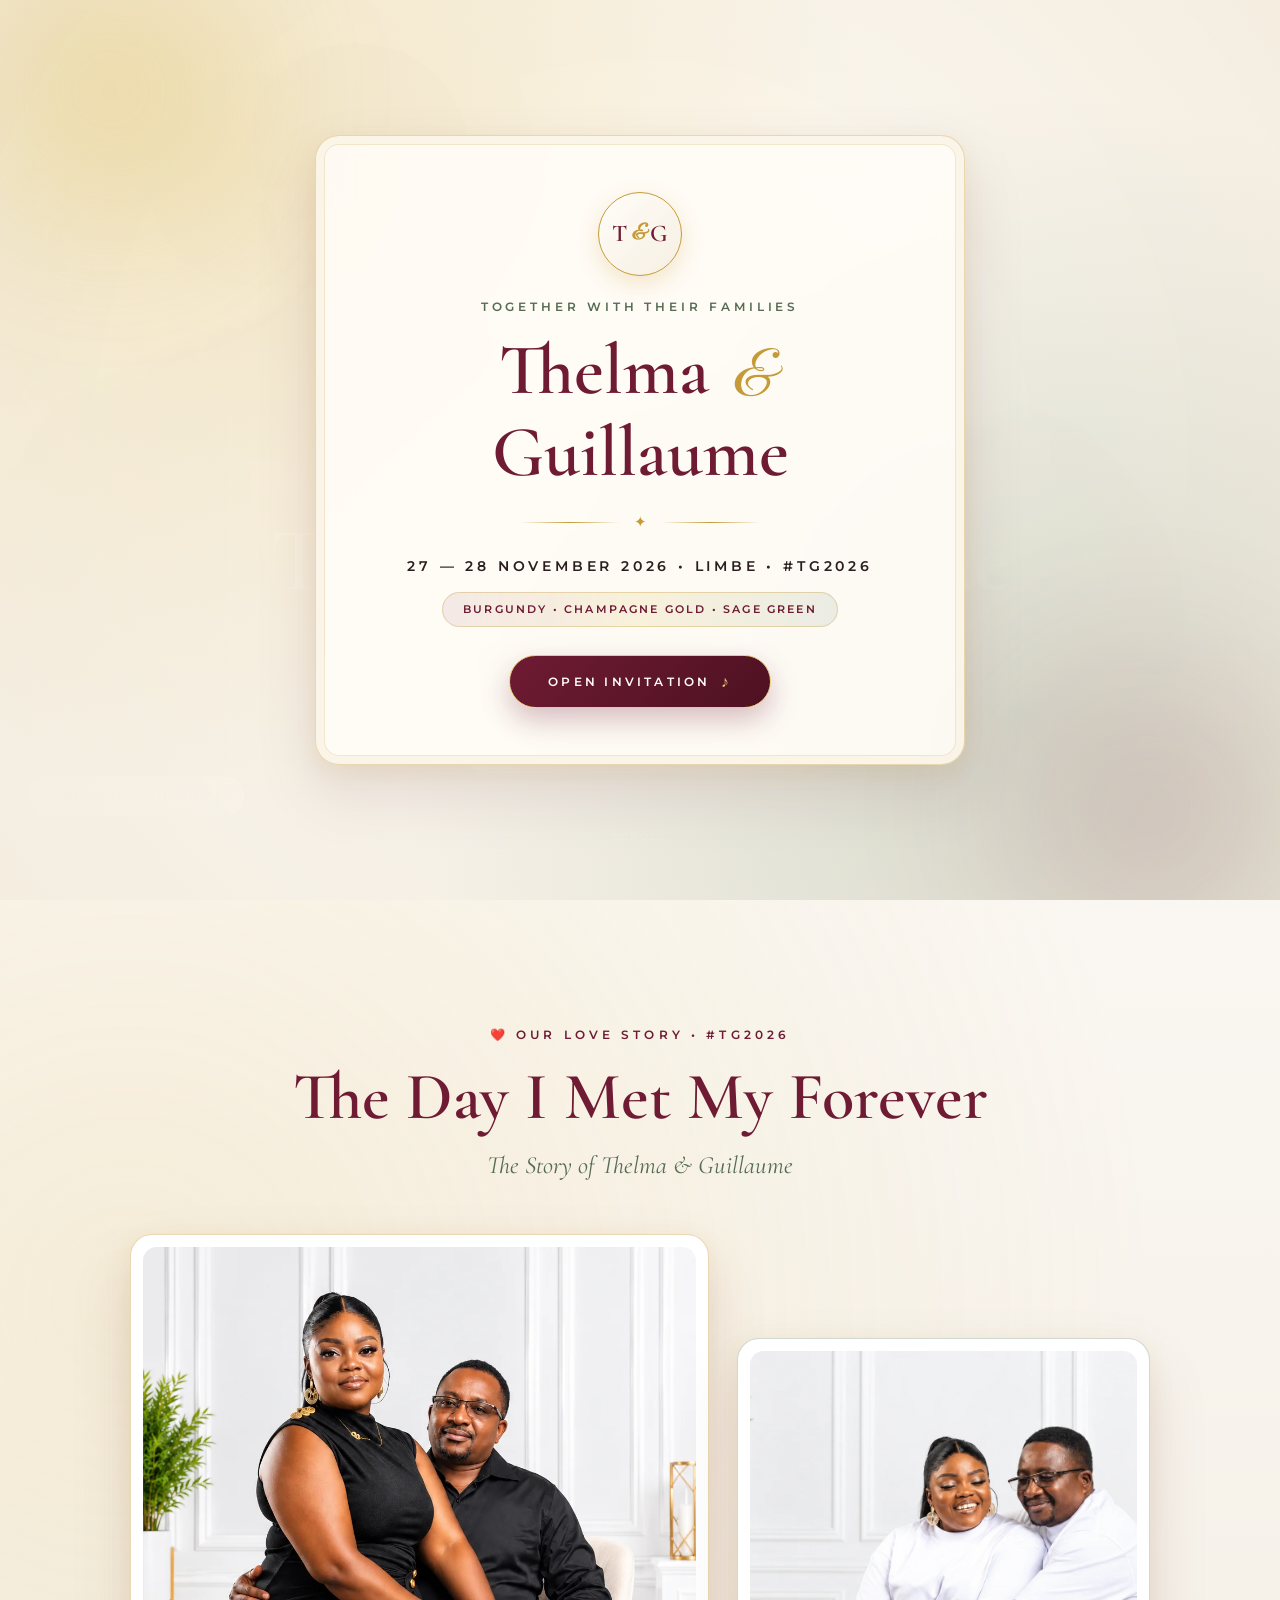
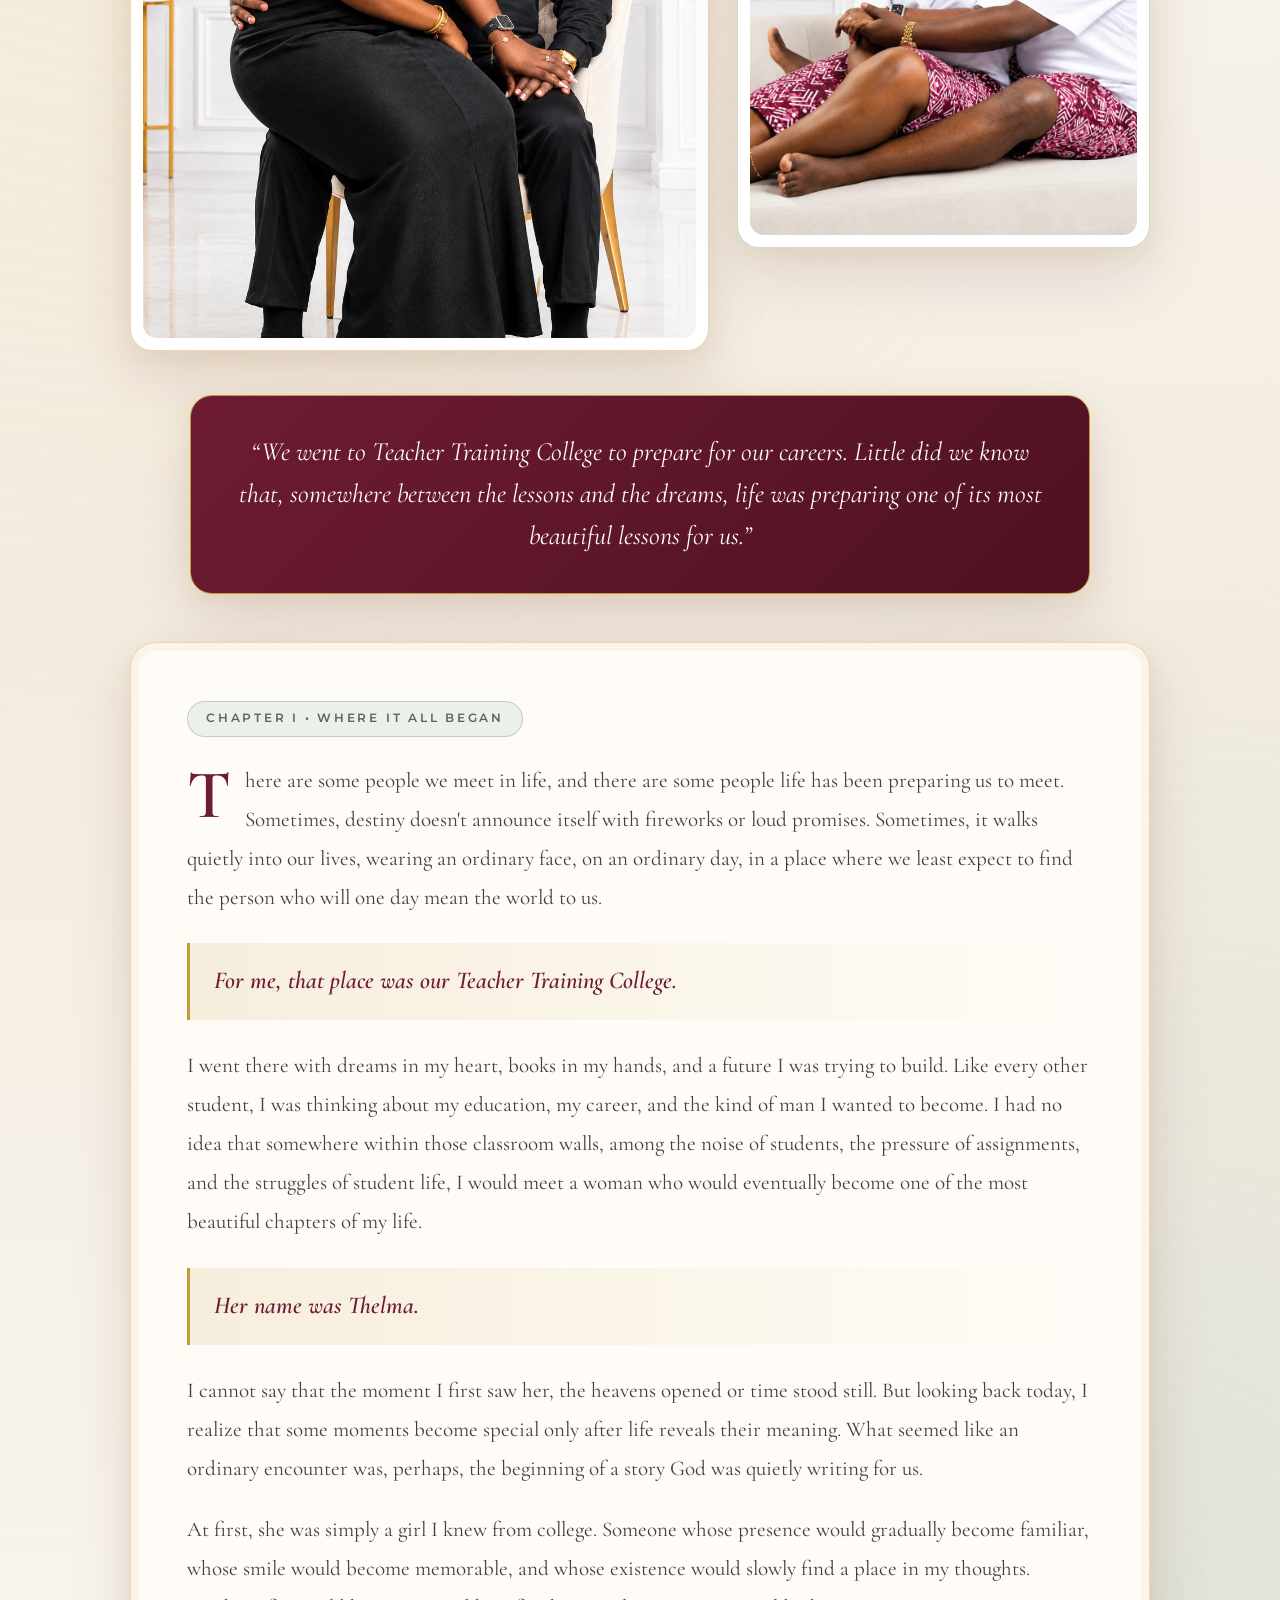
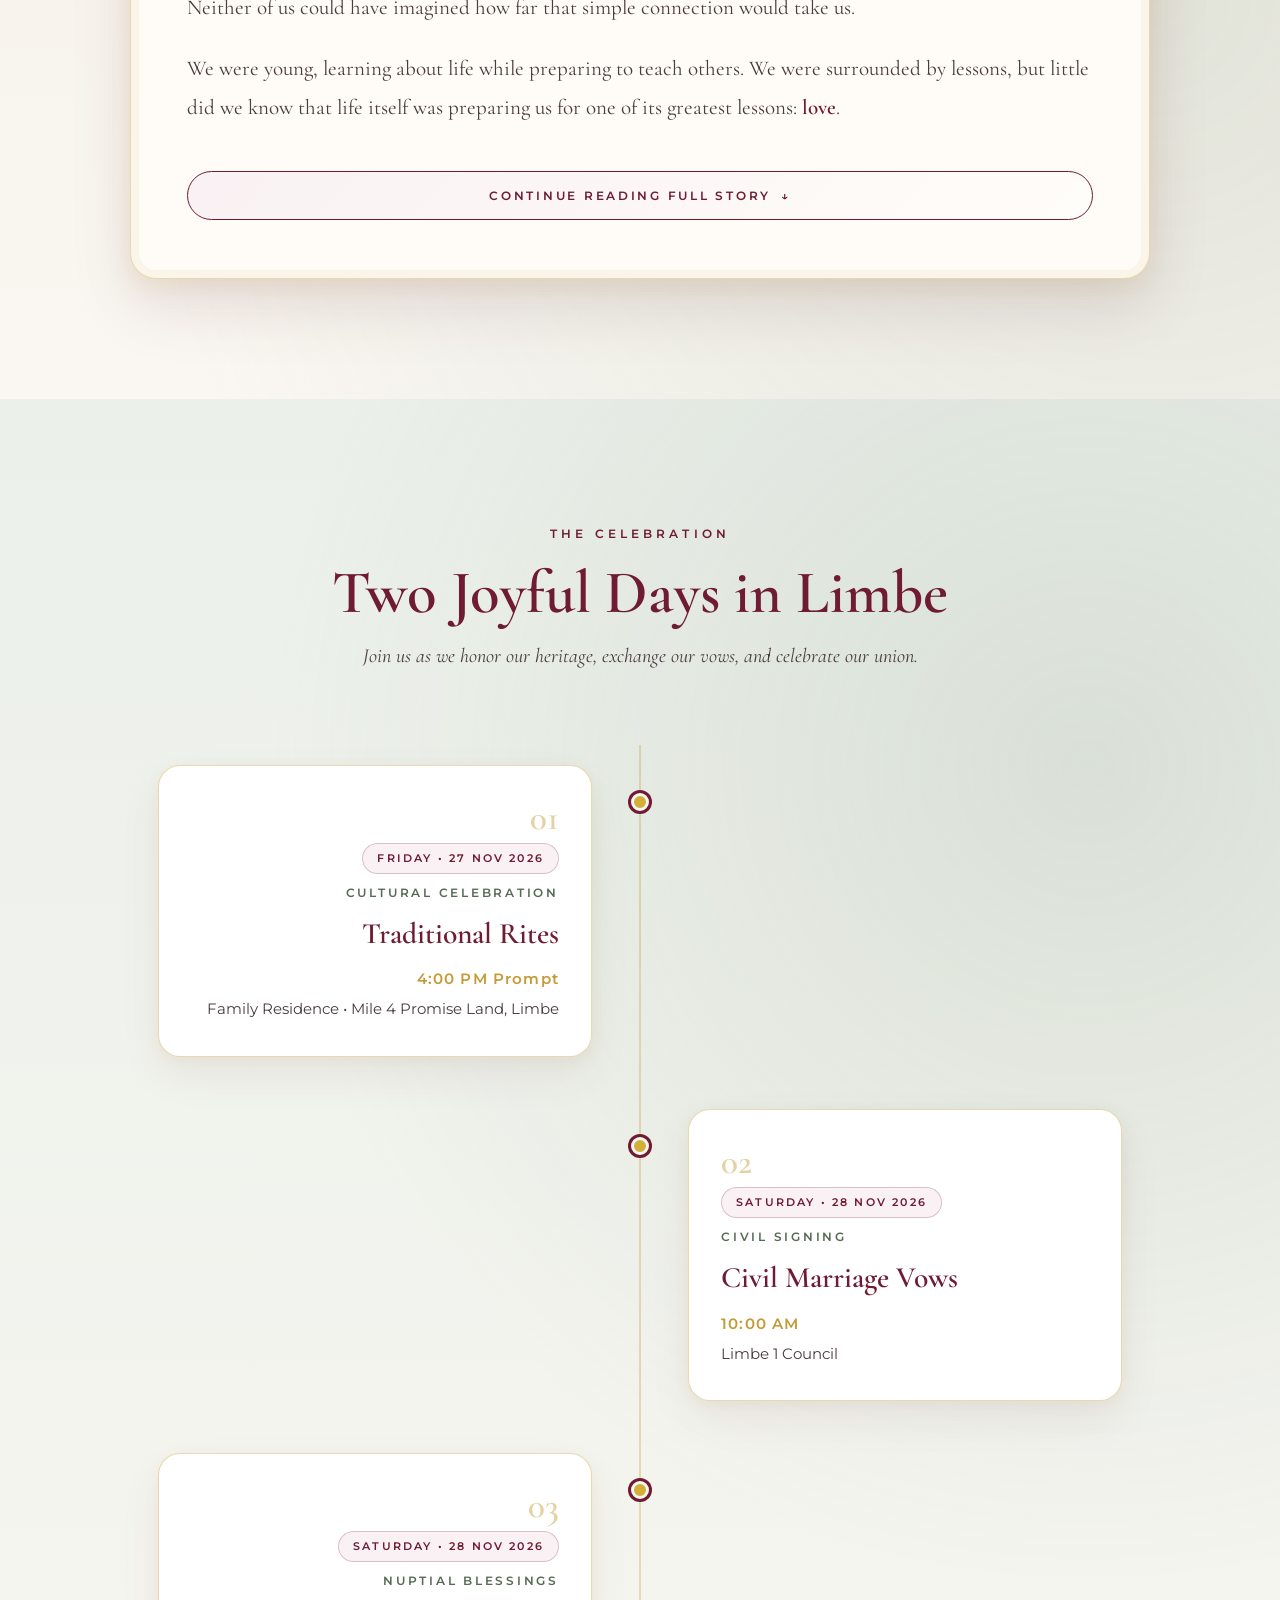
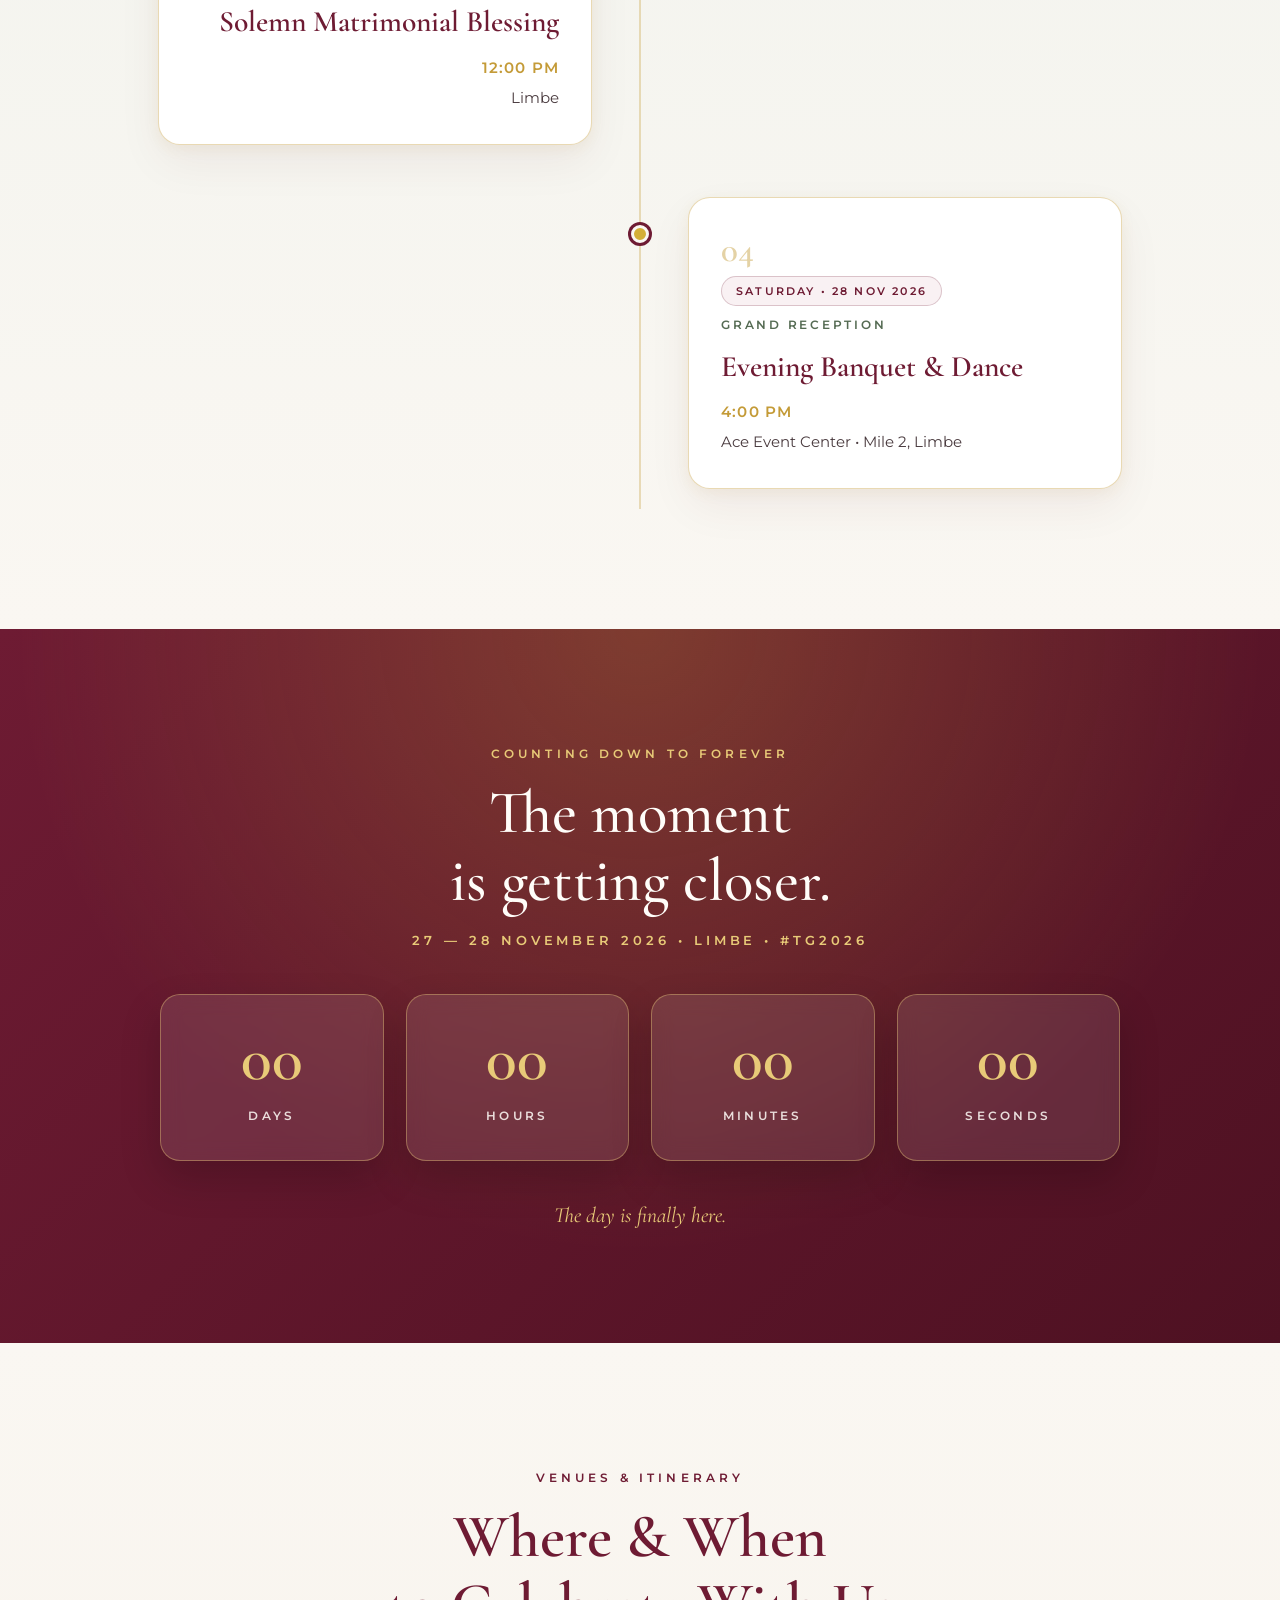
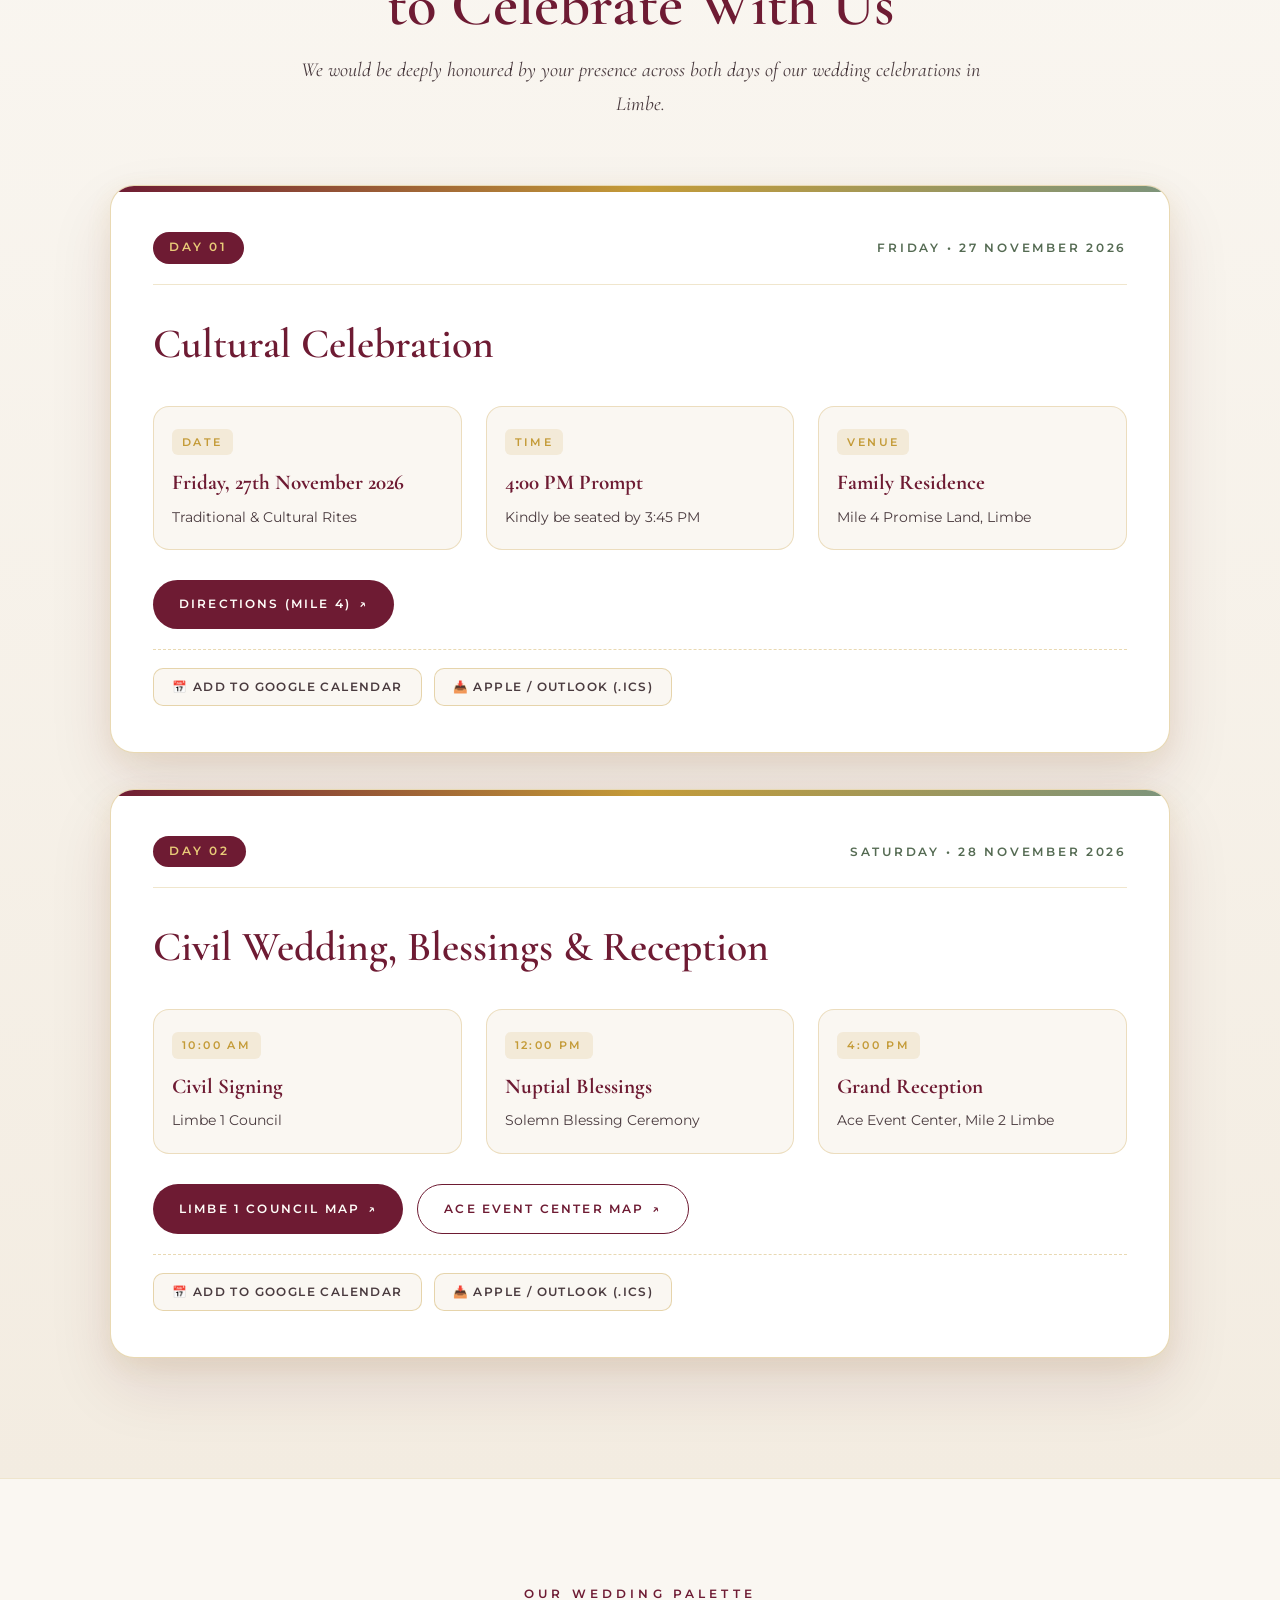
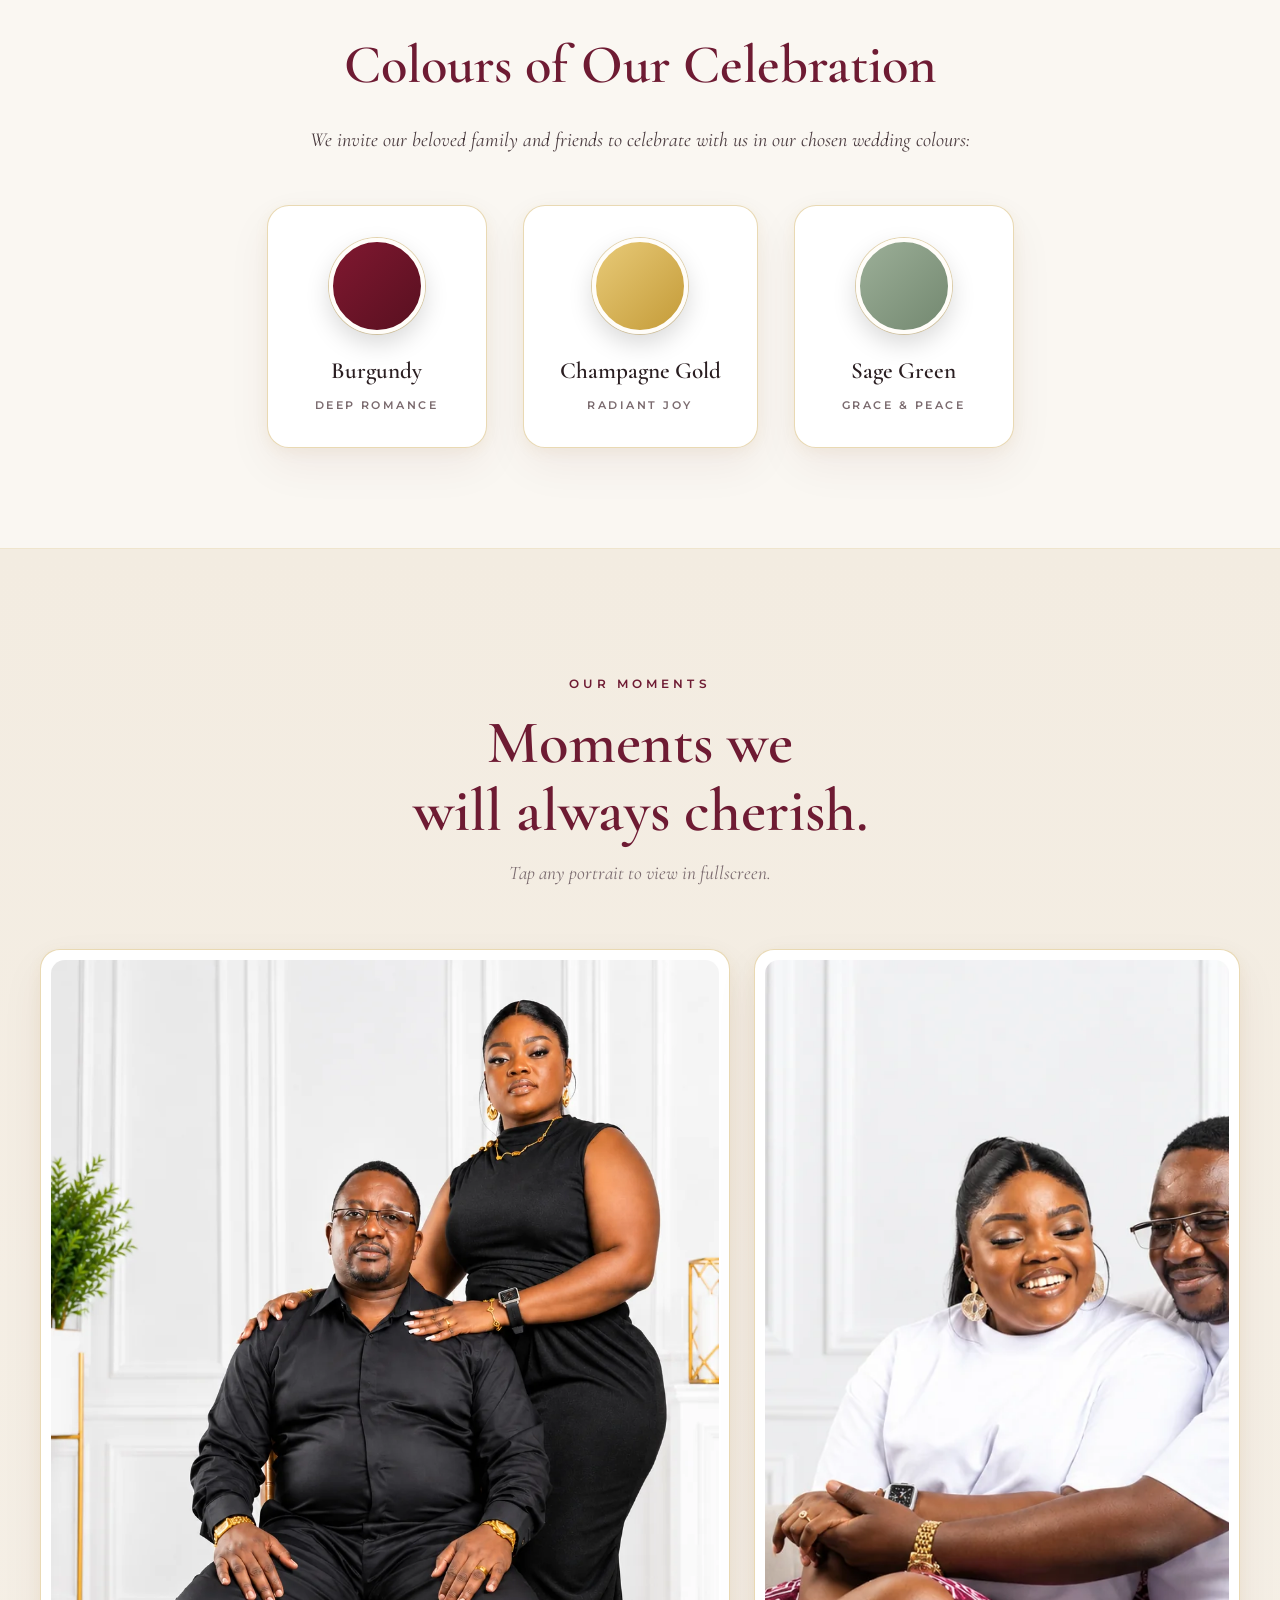
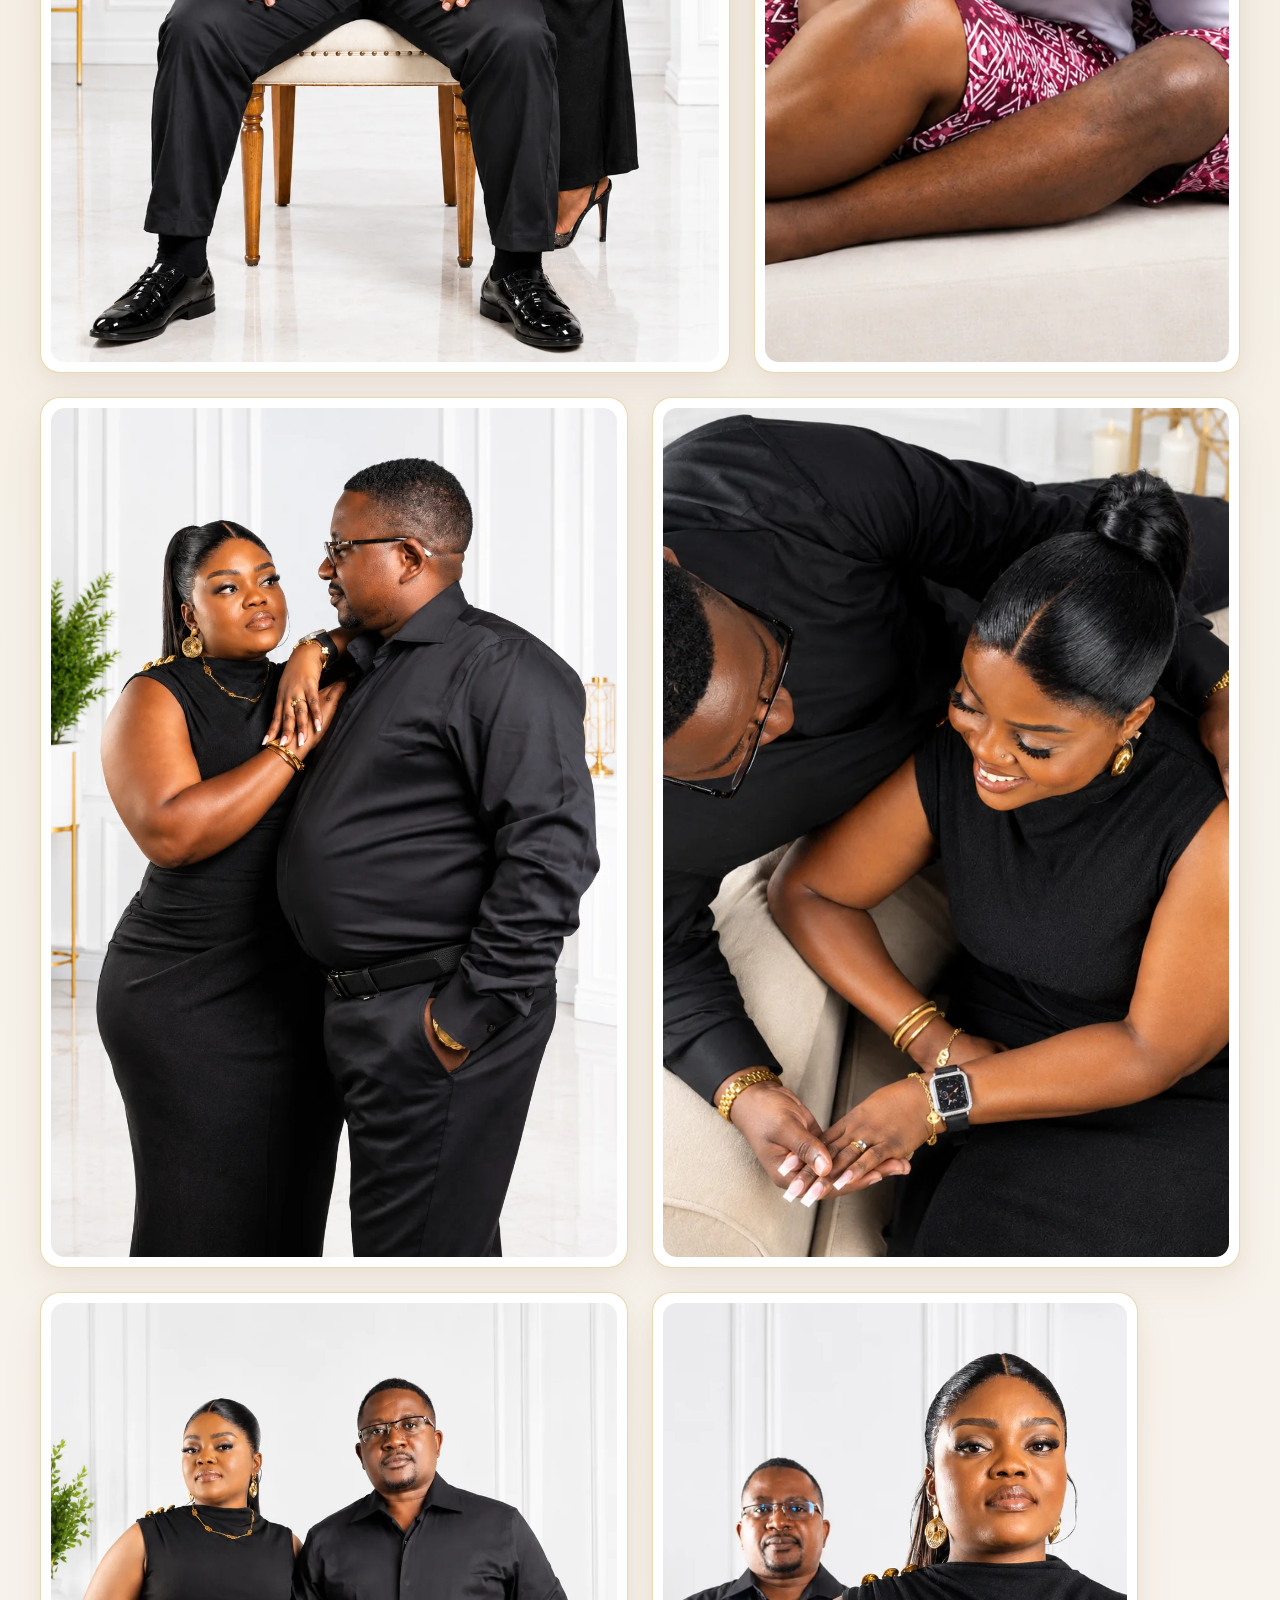
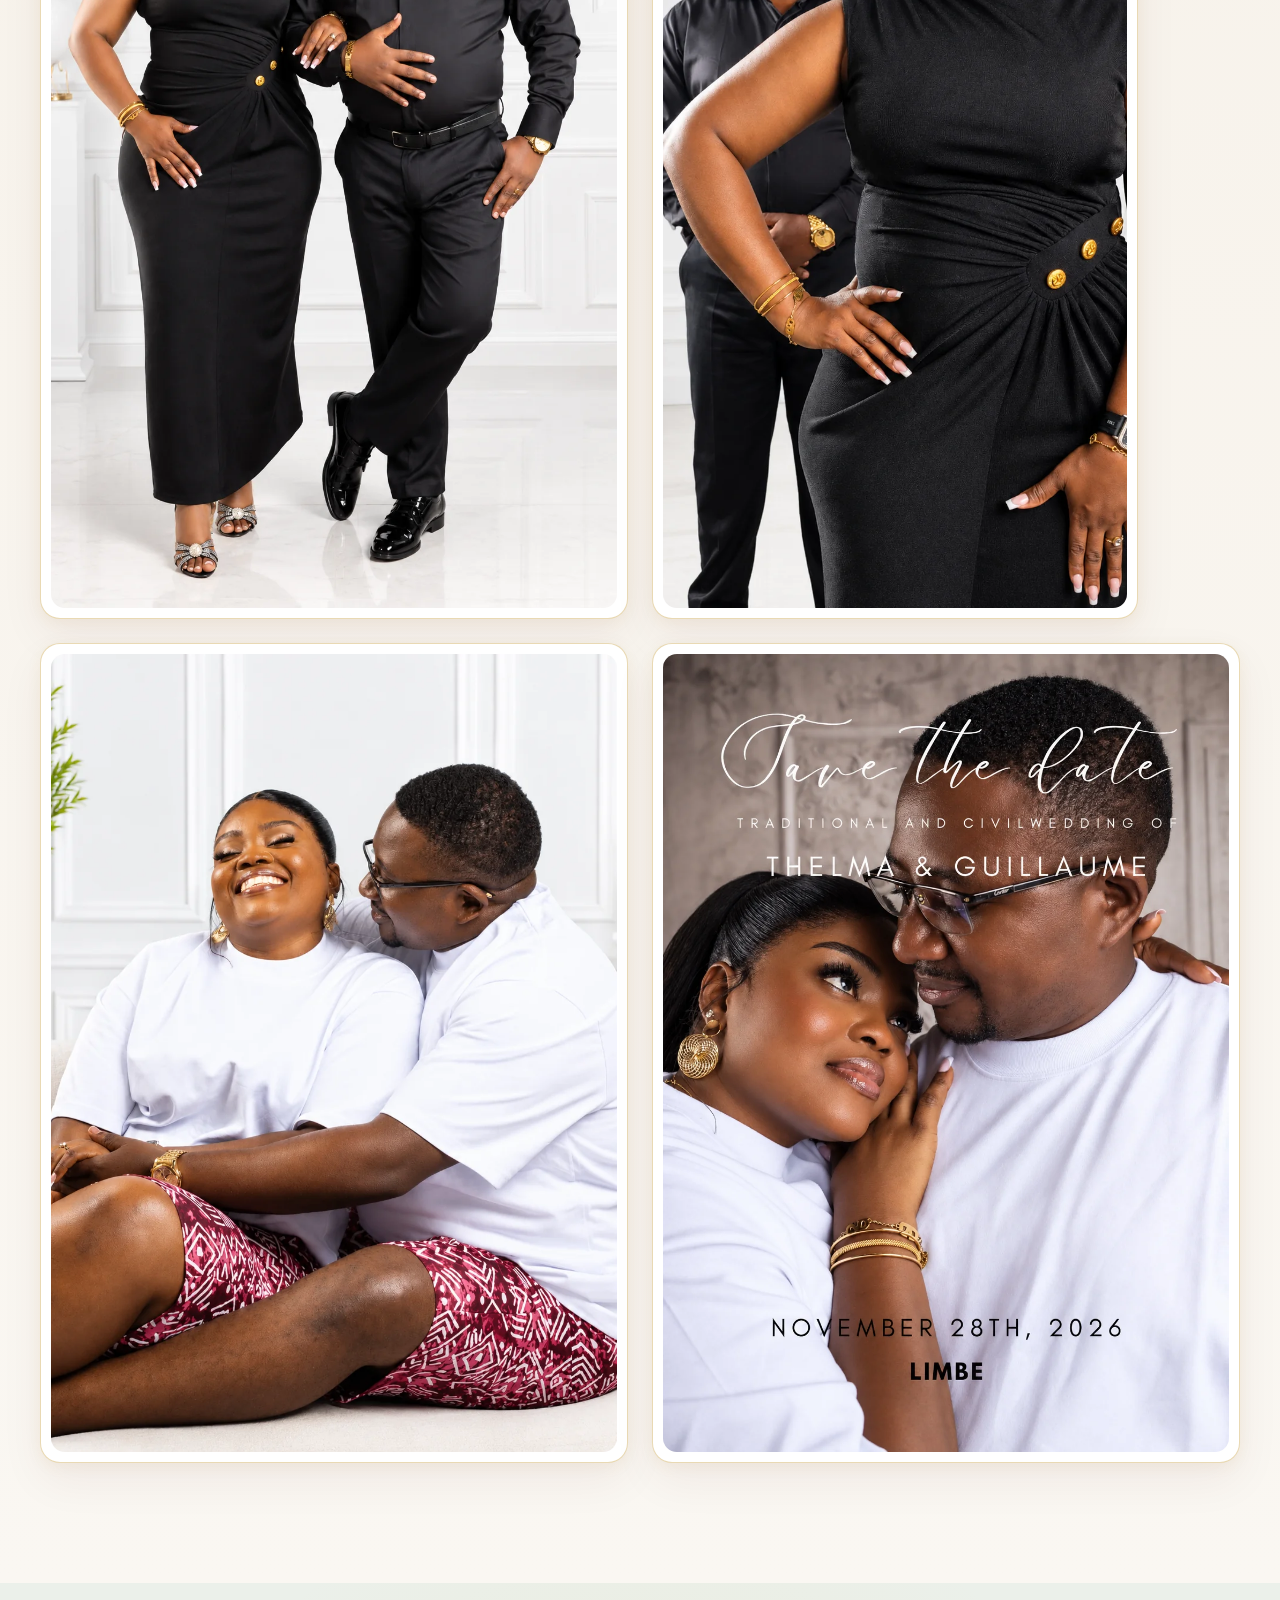
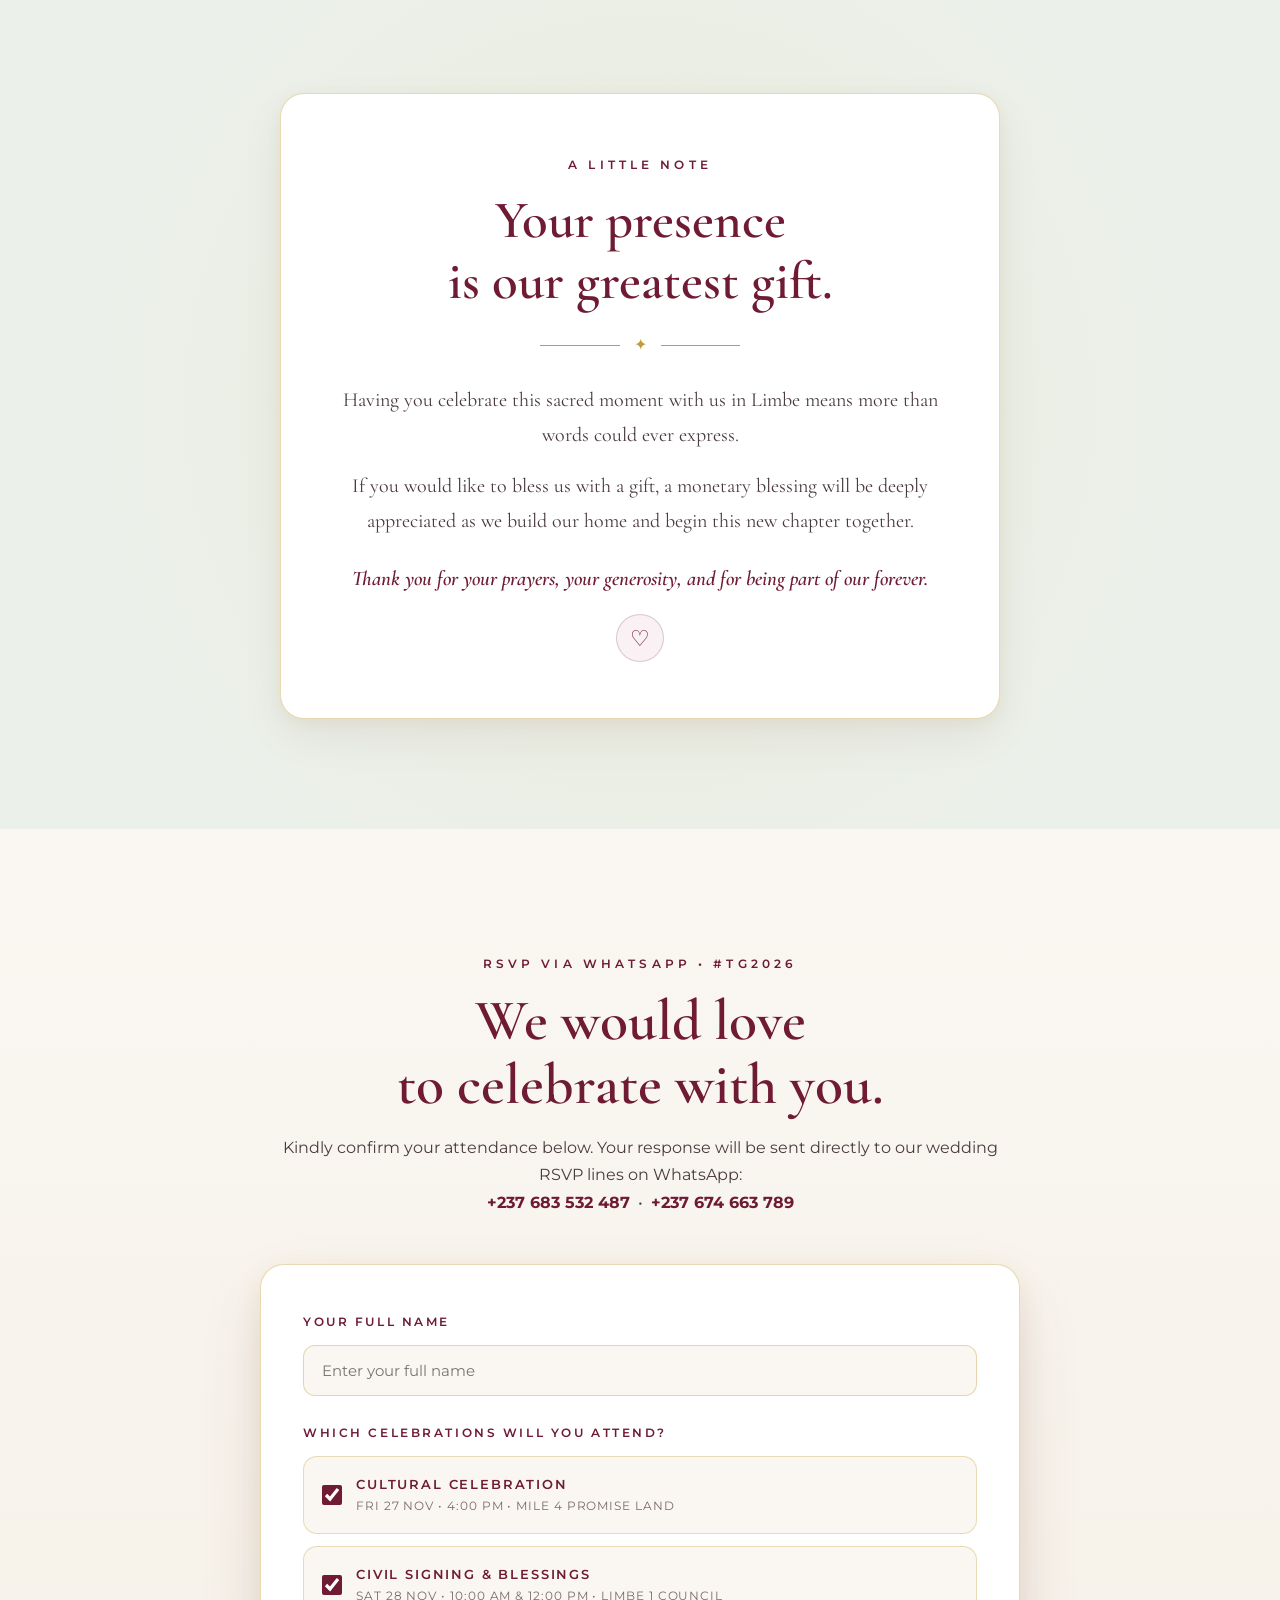
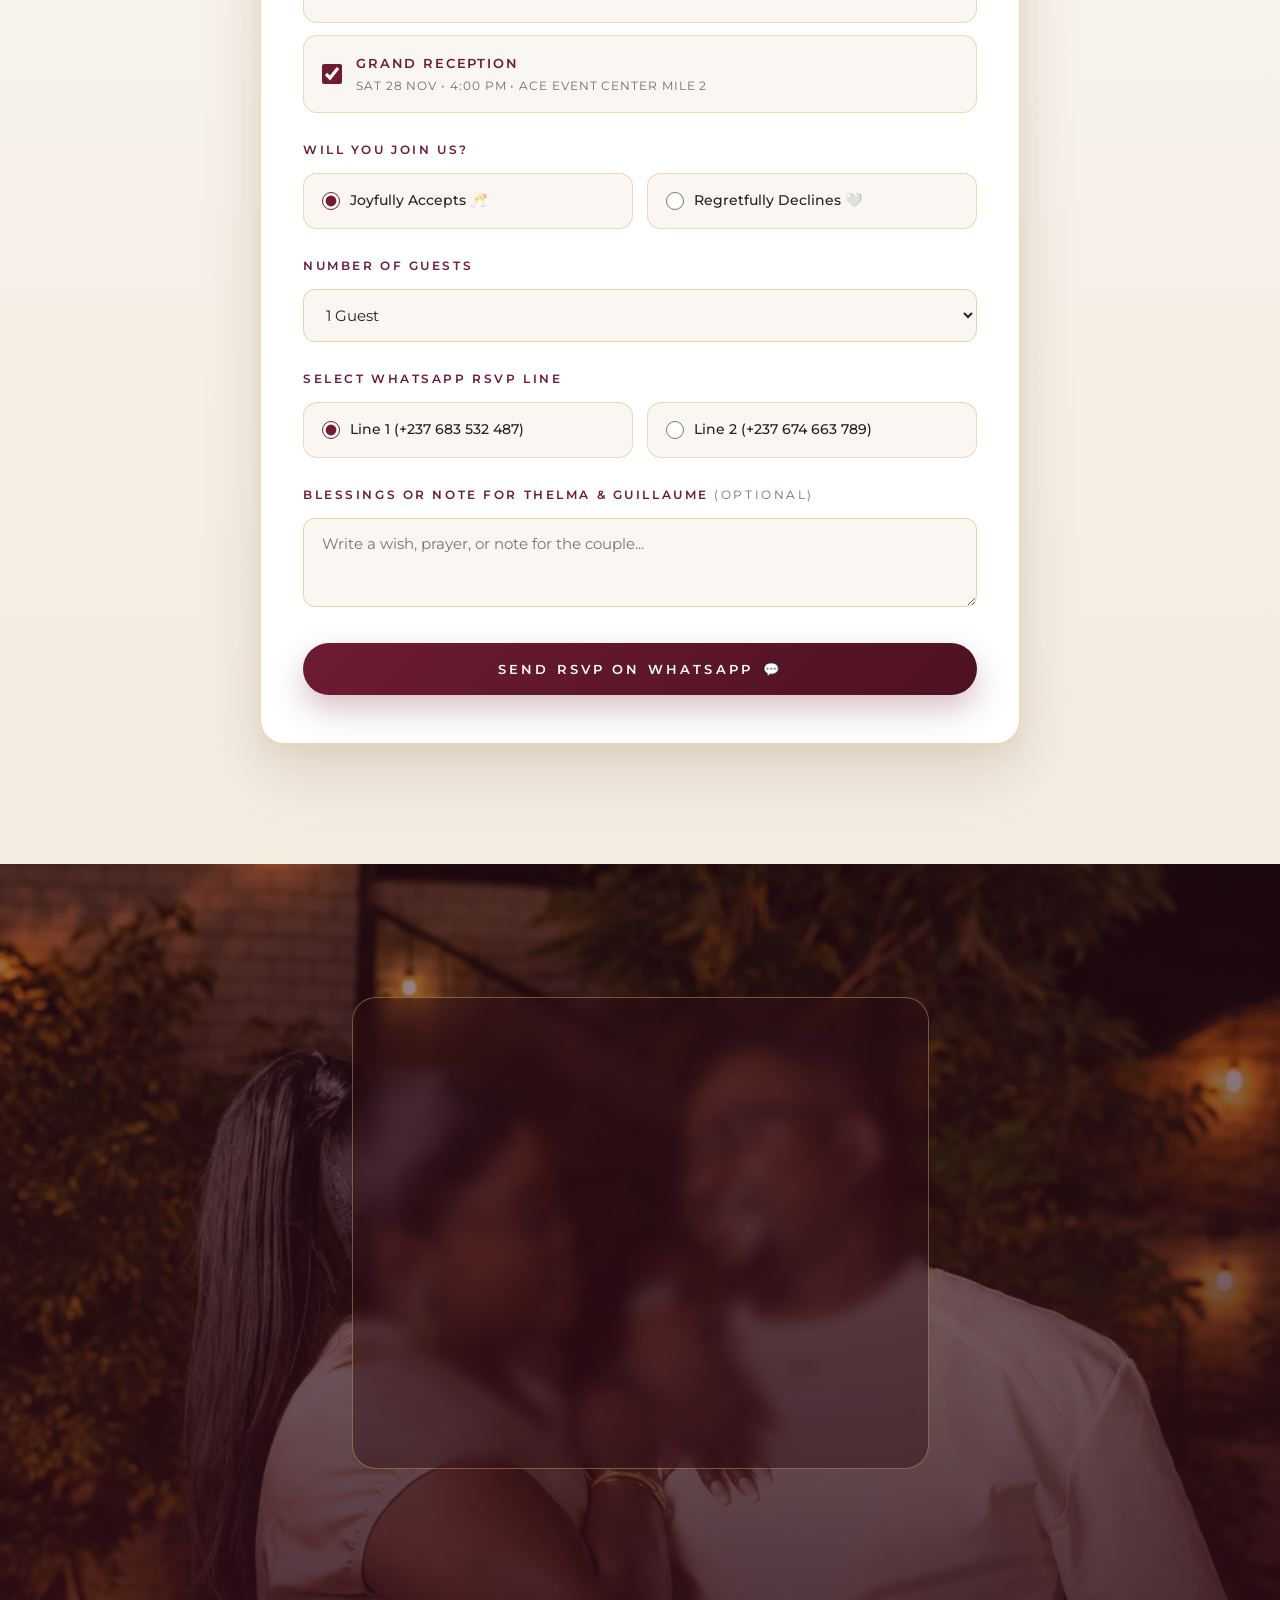
==== commit e6fec10b: "Add physical print-ready wedding invitation card studio (invitation-card.html) and 300 DPI PDF/PNG a" ====
--- a/index.html
+++ b/index.html
@@ -875,6 +875,12 @@
             <p class="footer-copy">
                 And the journey ahead is forever. ❤️ #TG2026
             </p>
+
+            <div style="margin-top: 18px;">
+                <a href="invitation-card.html" class="footer-print-link">
+                    🖨️ Printable Physical Invitation Card (#TG2026)
+                </a>
+            </div>
         </div>
     </footer>
 
--- a/css/style.css
+++ b/css/style.css
@@ -1905,6 +1905,27 @@
     font-style: italic;
     font-size: 1.15rem;
     color: #F8EFE0;
+}
+
+.footer-print-link {
+    display: inline-flex;
+    align-items: center;
+    gap: 8px;
+    padding: 9px 20px;
+    border-radius: 999px;
+    border: 1px solid rgba(232, 202, 120, 0.45);
+    background: rgba(255, 252, 247, 0.08);
+    color: var(--gold-champagne);
+    font-size: 0.7rem;
+    font-weight: 600;
+    letter-spacing: 0.18em;
+    text-transform: uppercase;
+    transition: all 0.25s ease;
+}
+
+.footer-print-link:hover {
+    background: var(--gold-champagne);
+    color: var(--burgundy-deep);
 }
 
 /* ============================================================
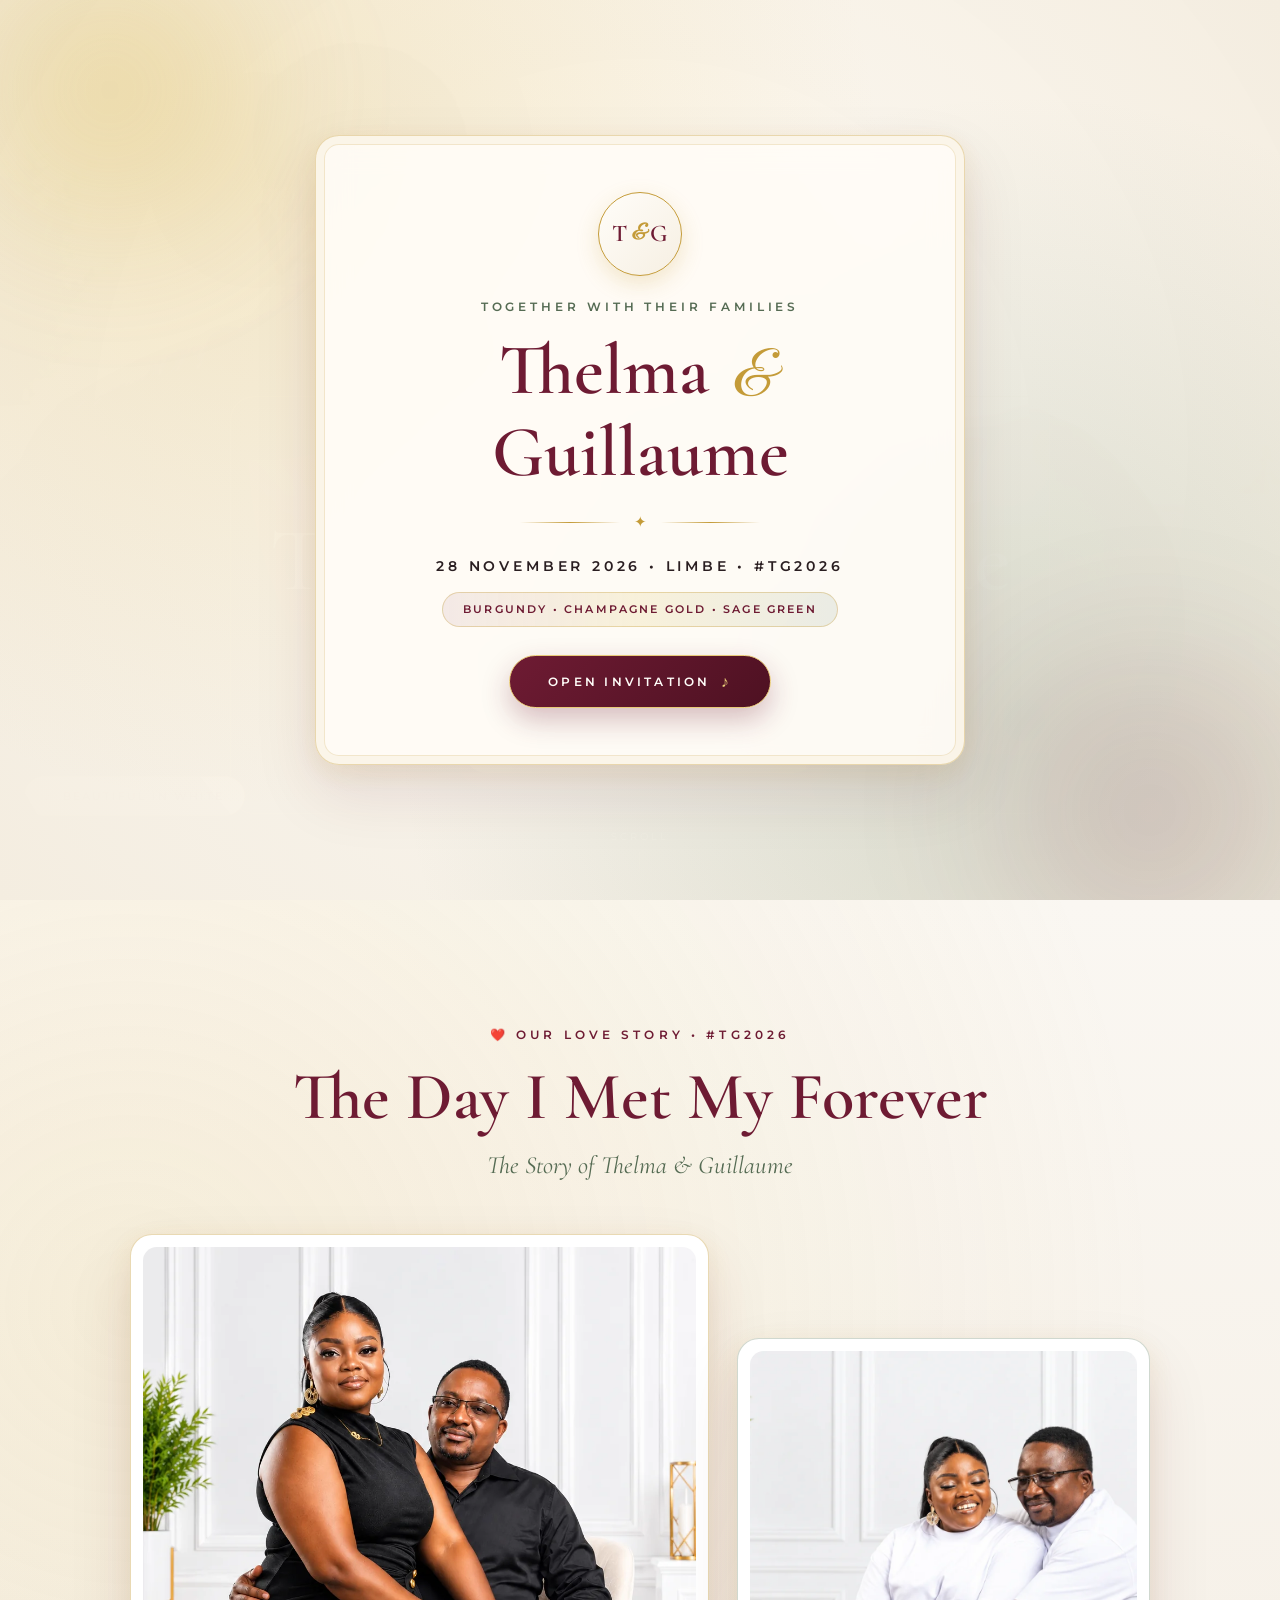
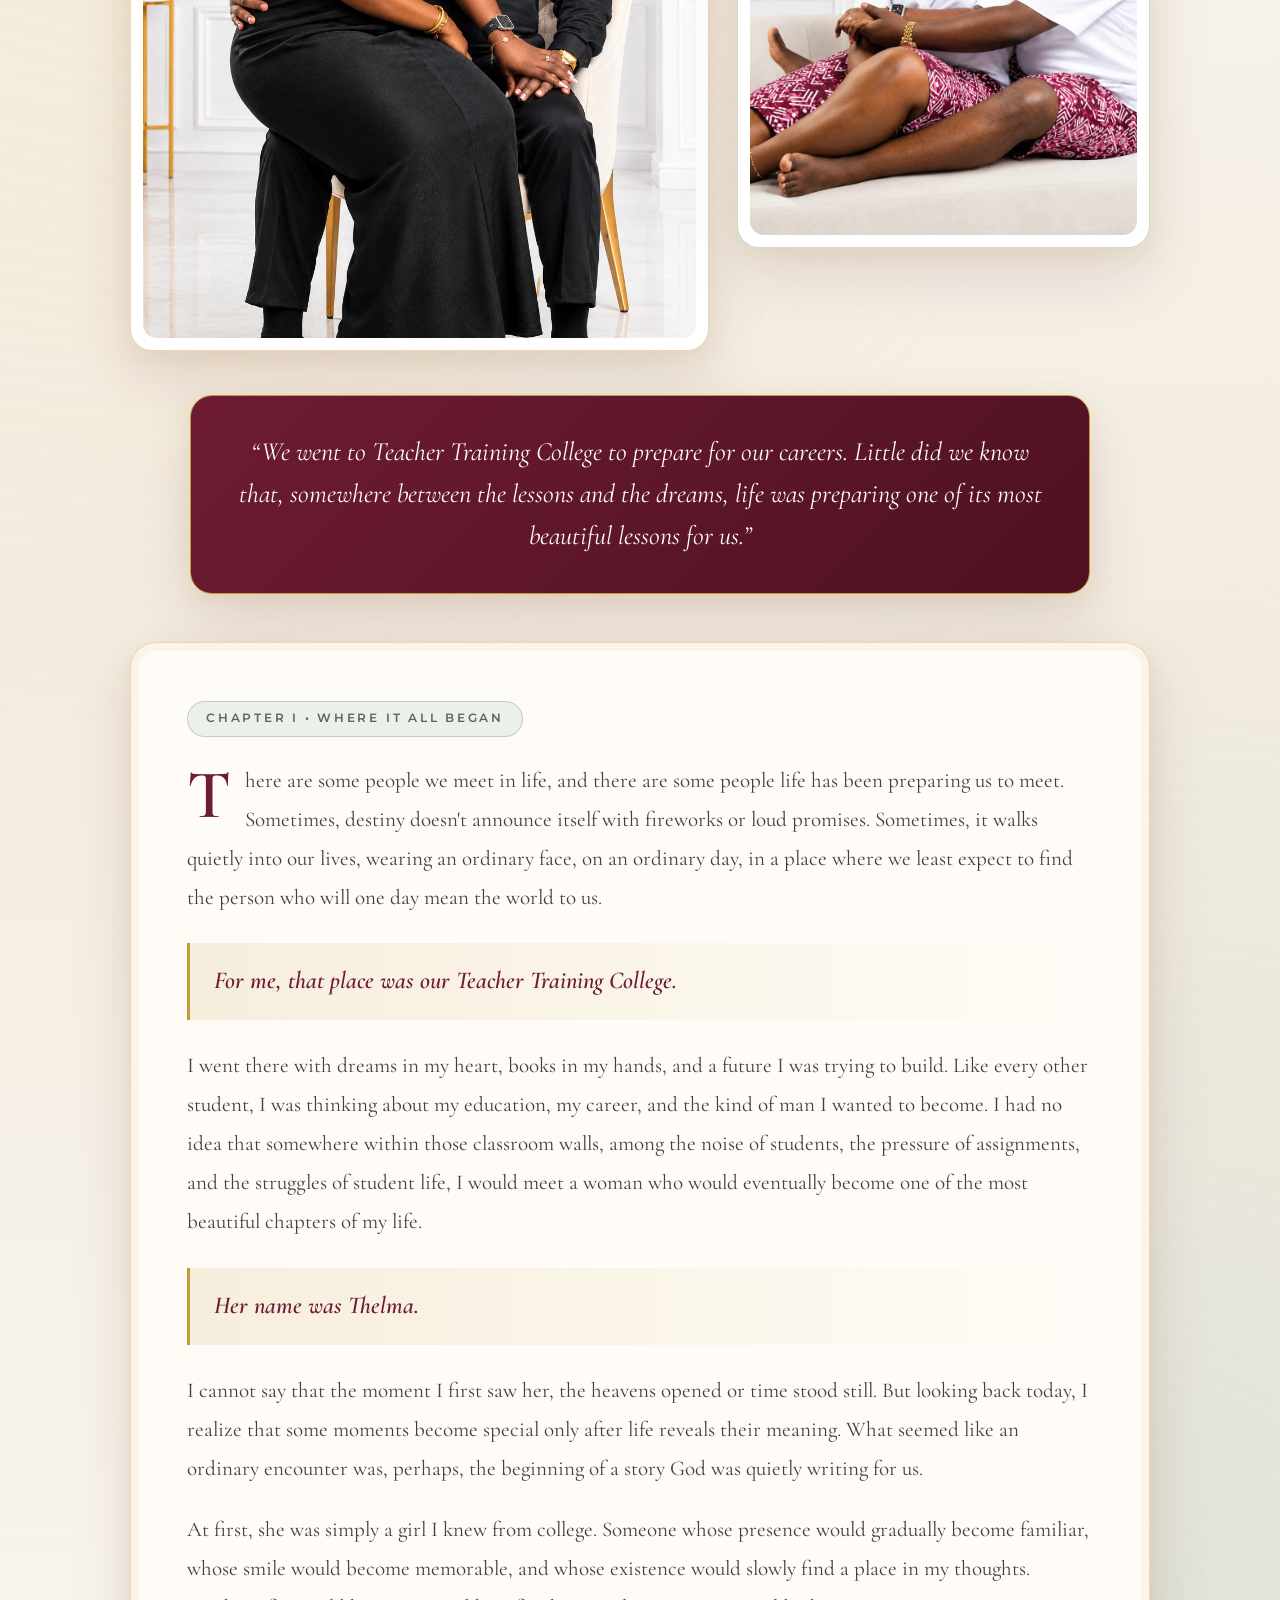
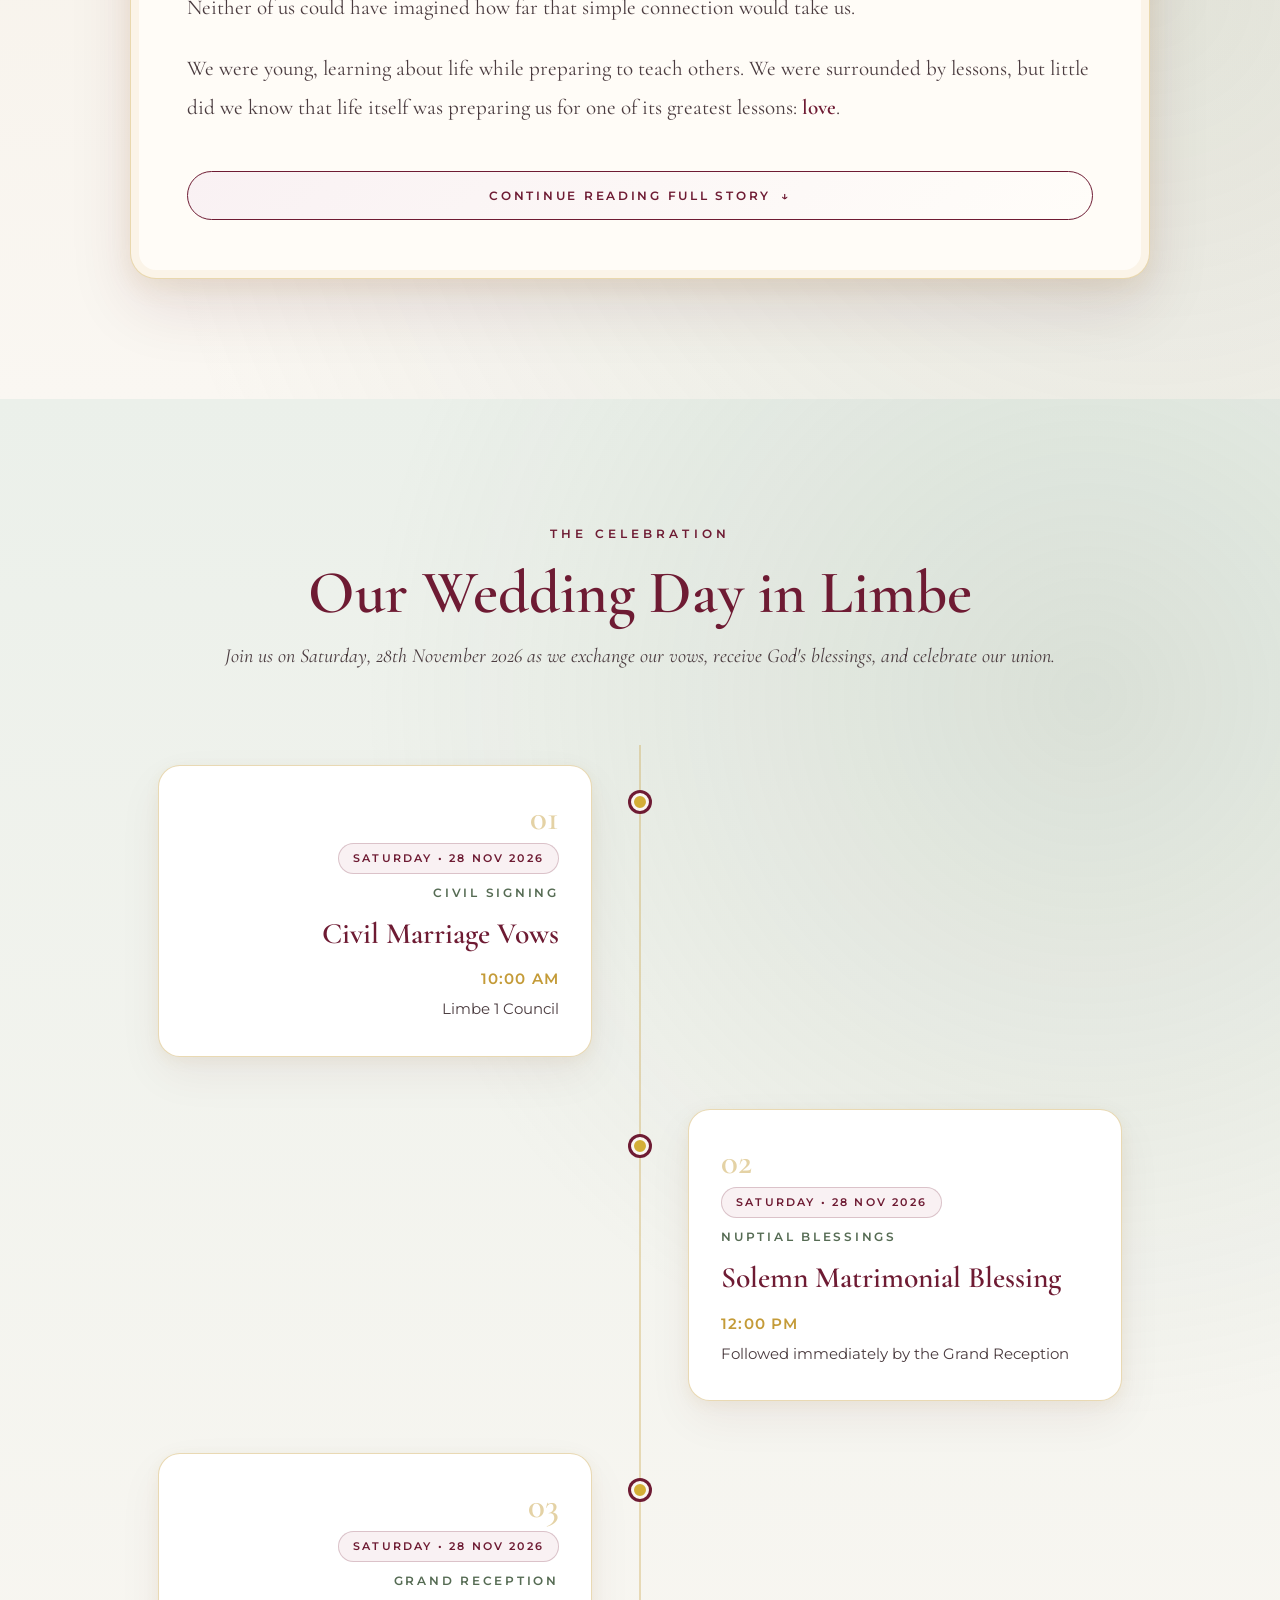
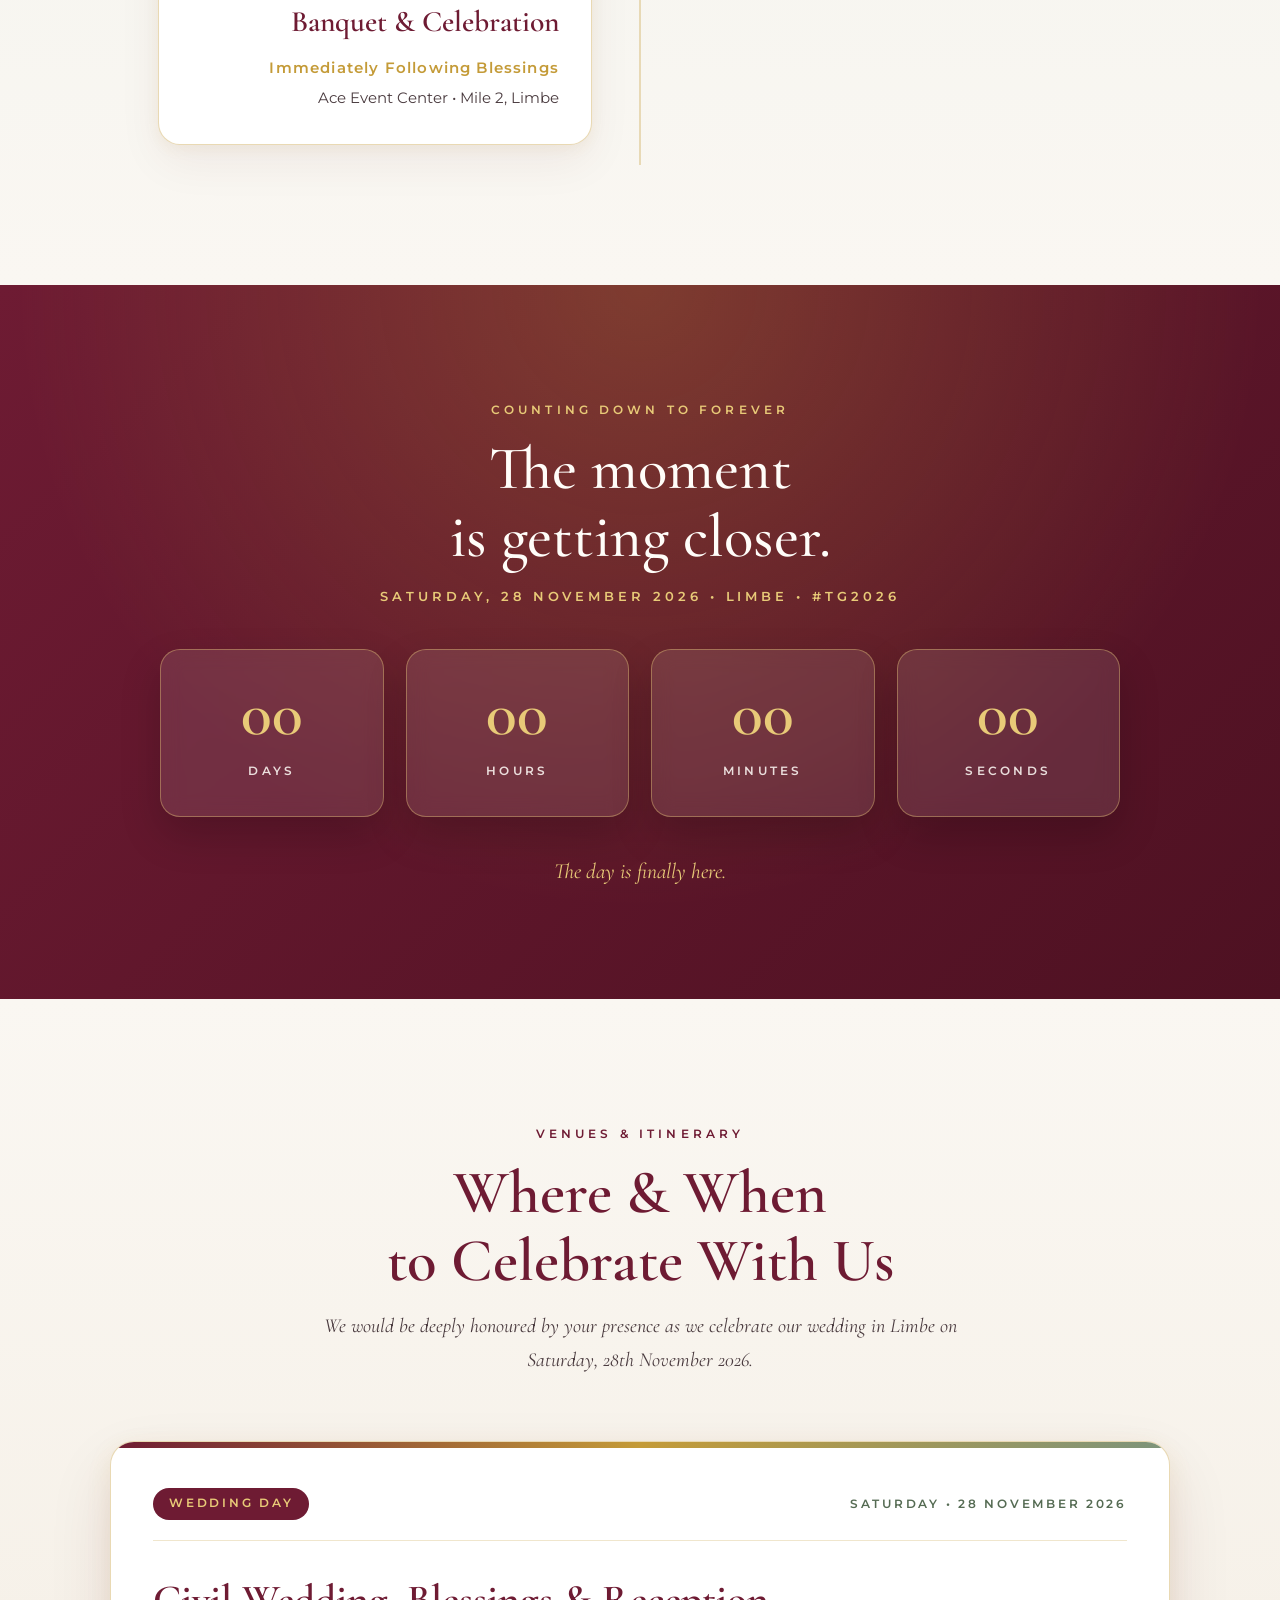
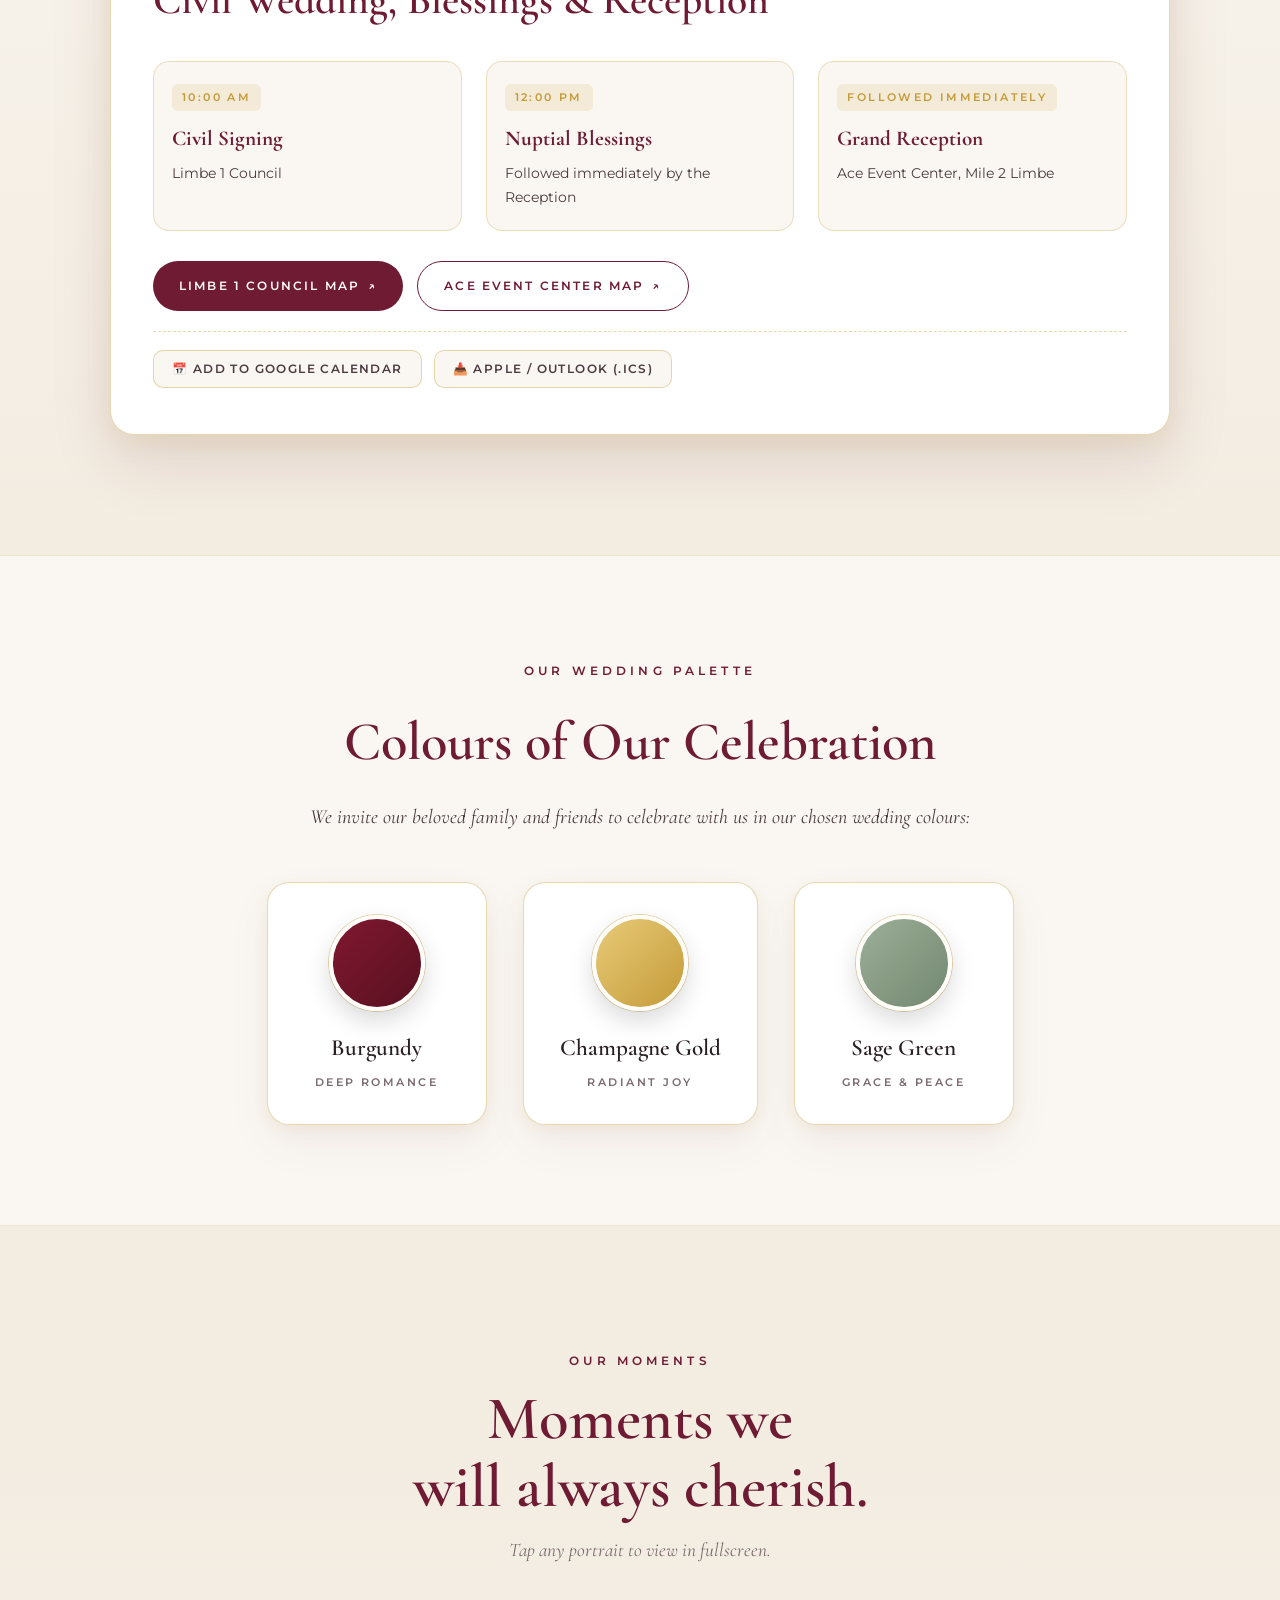
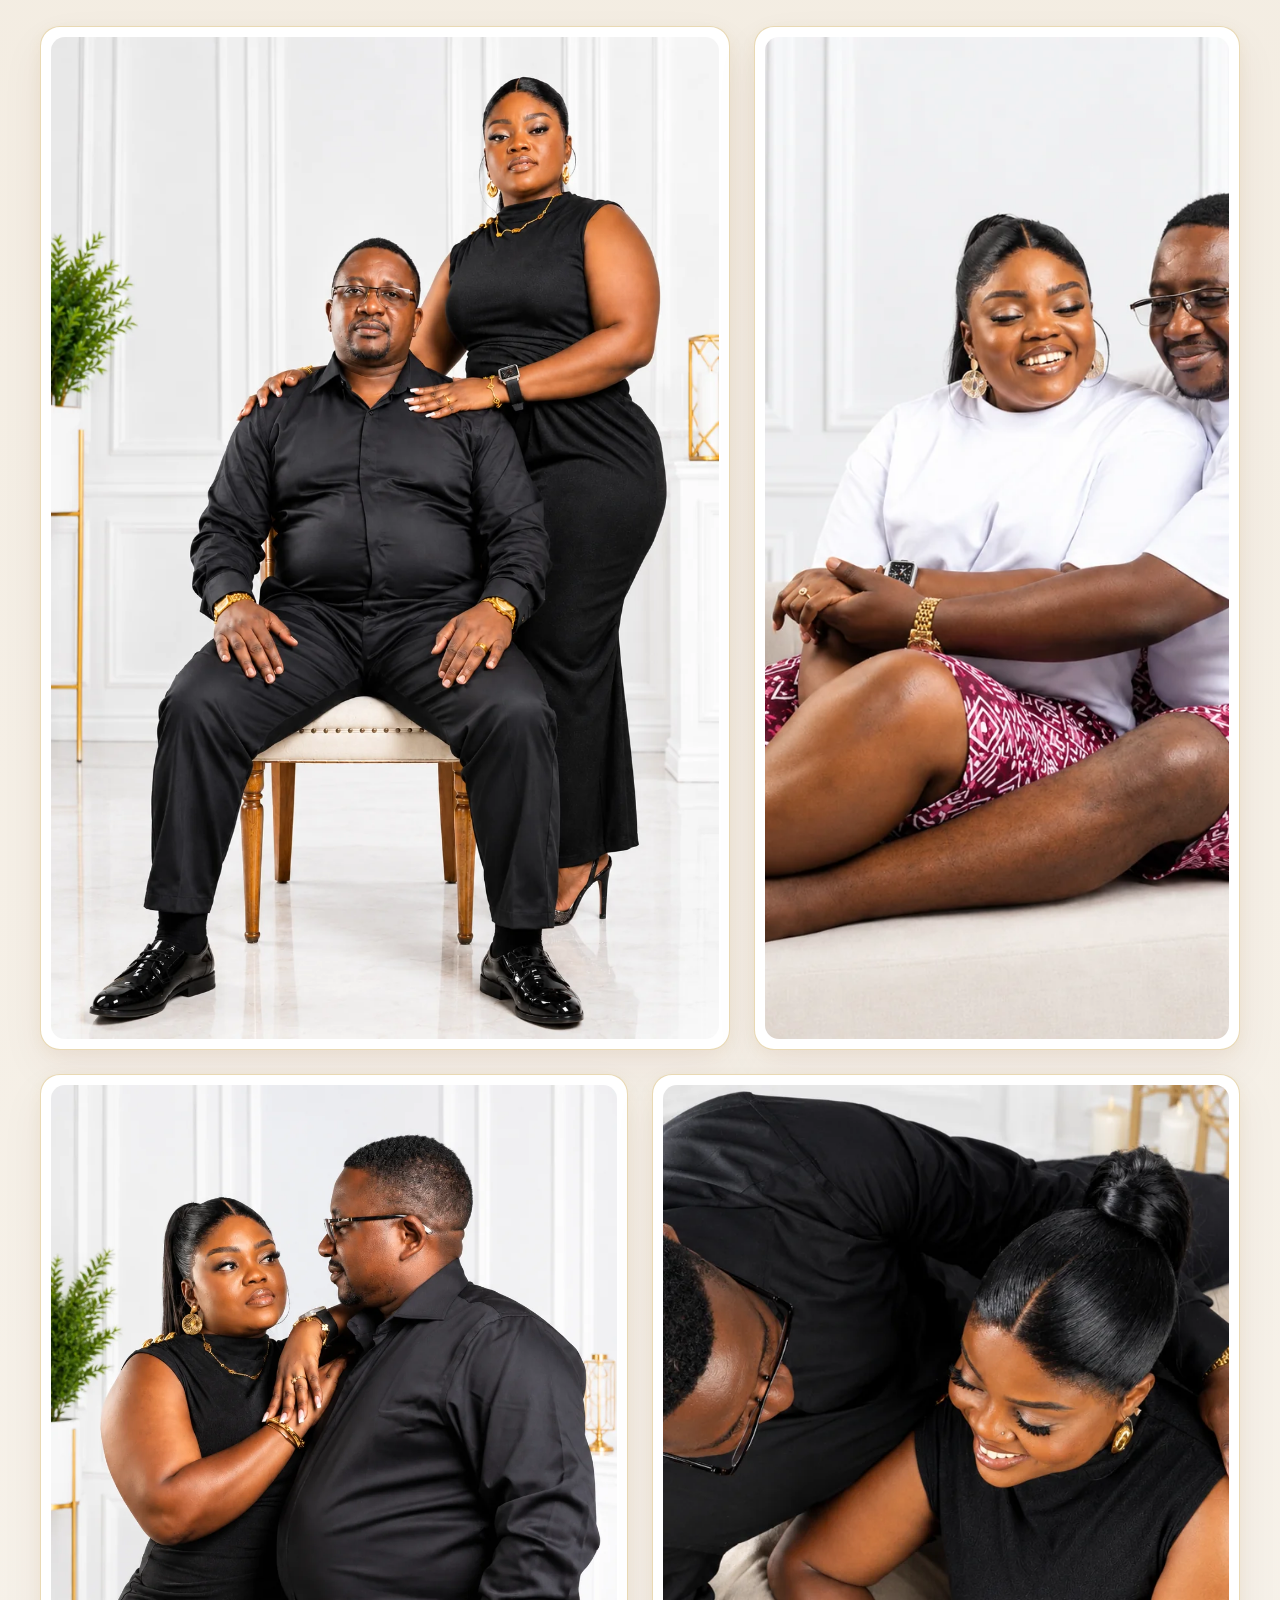
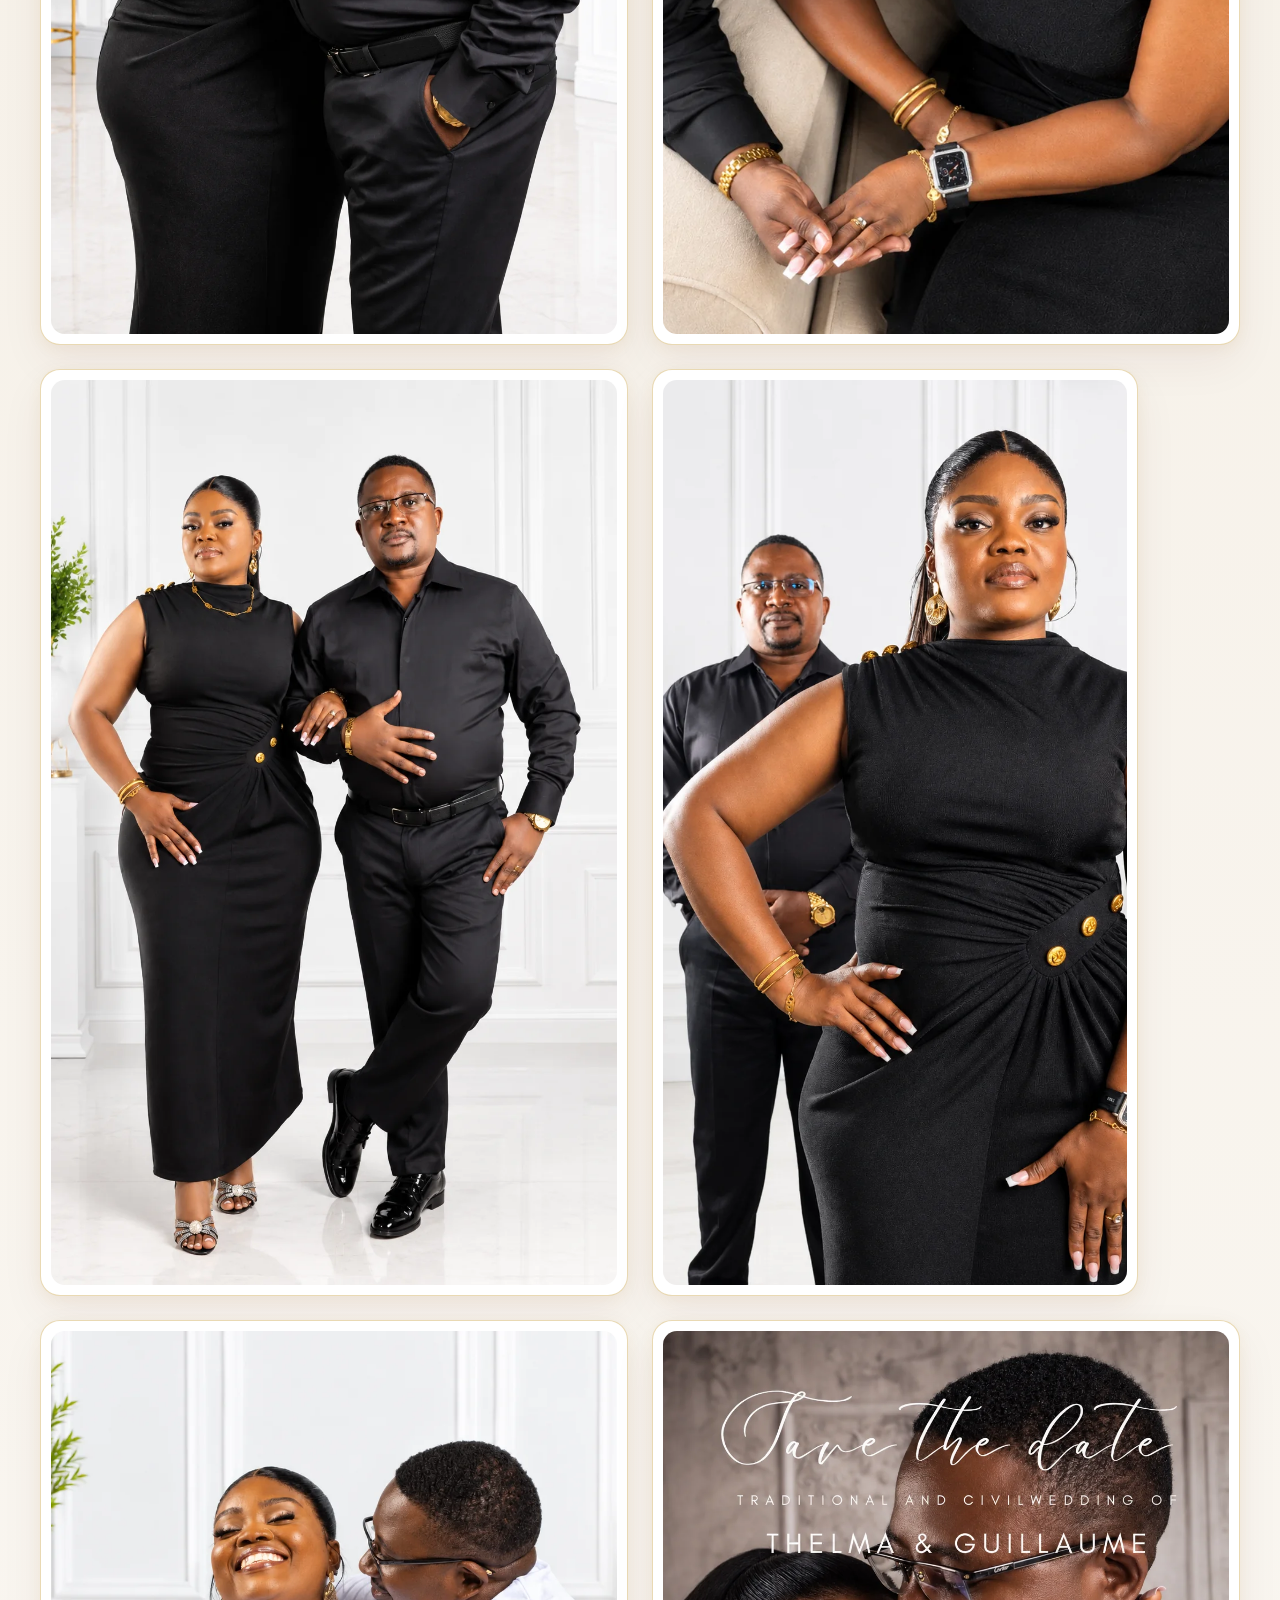
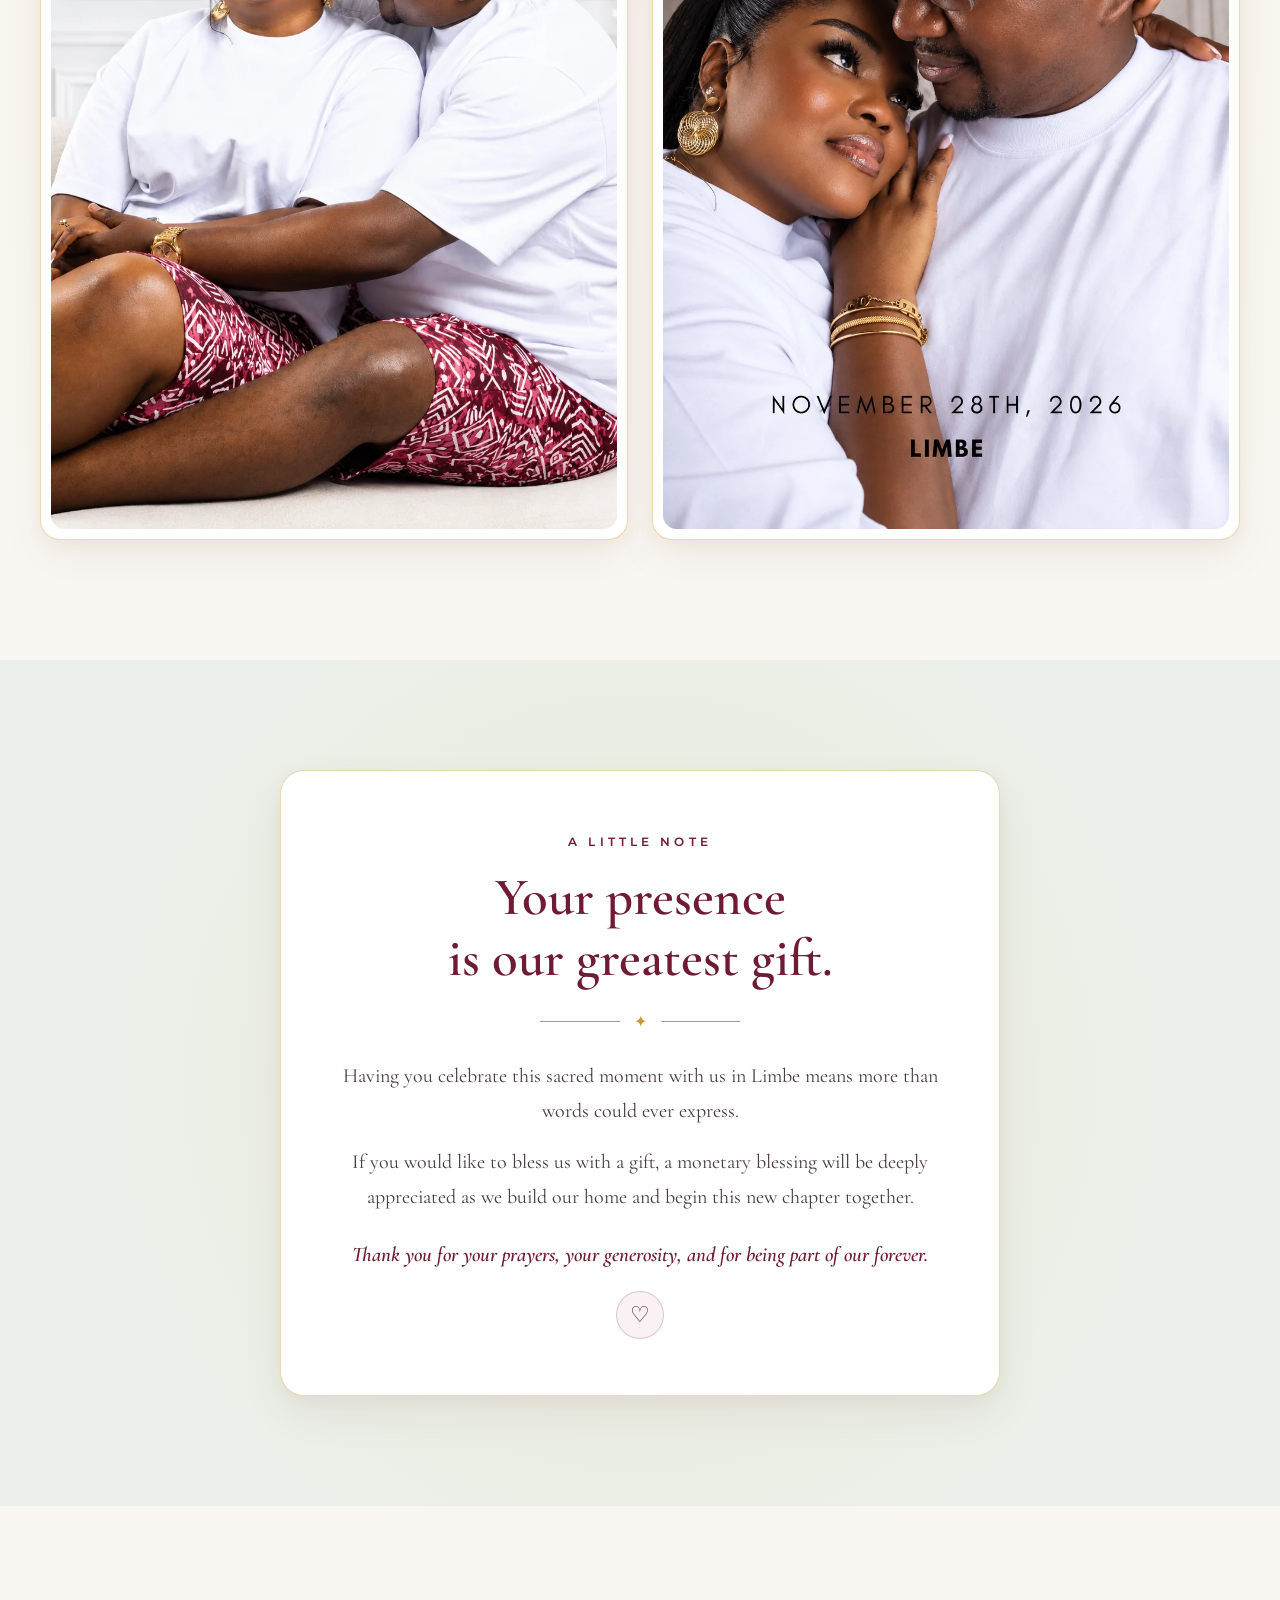
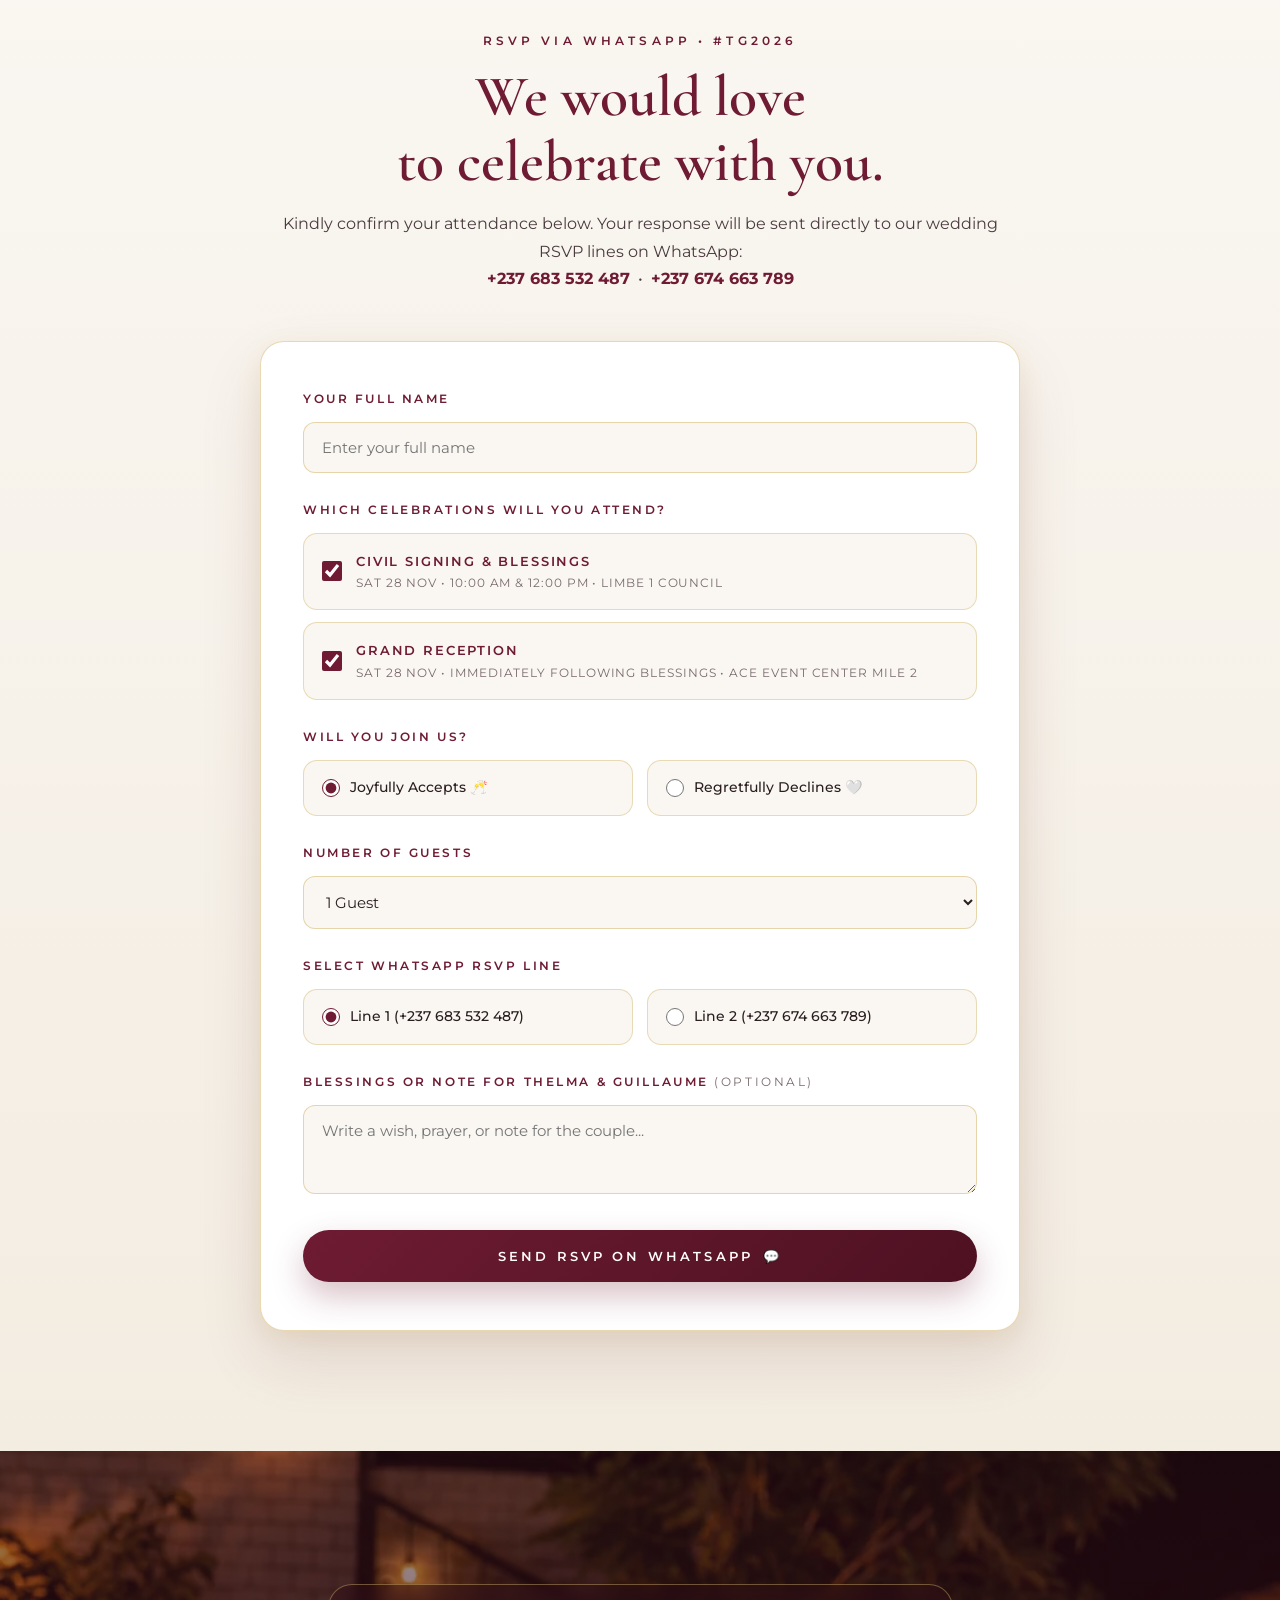
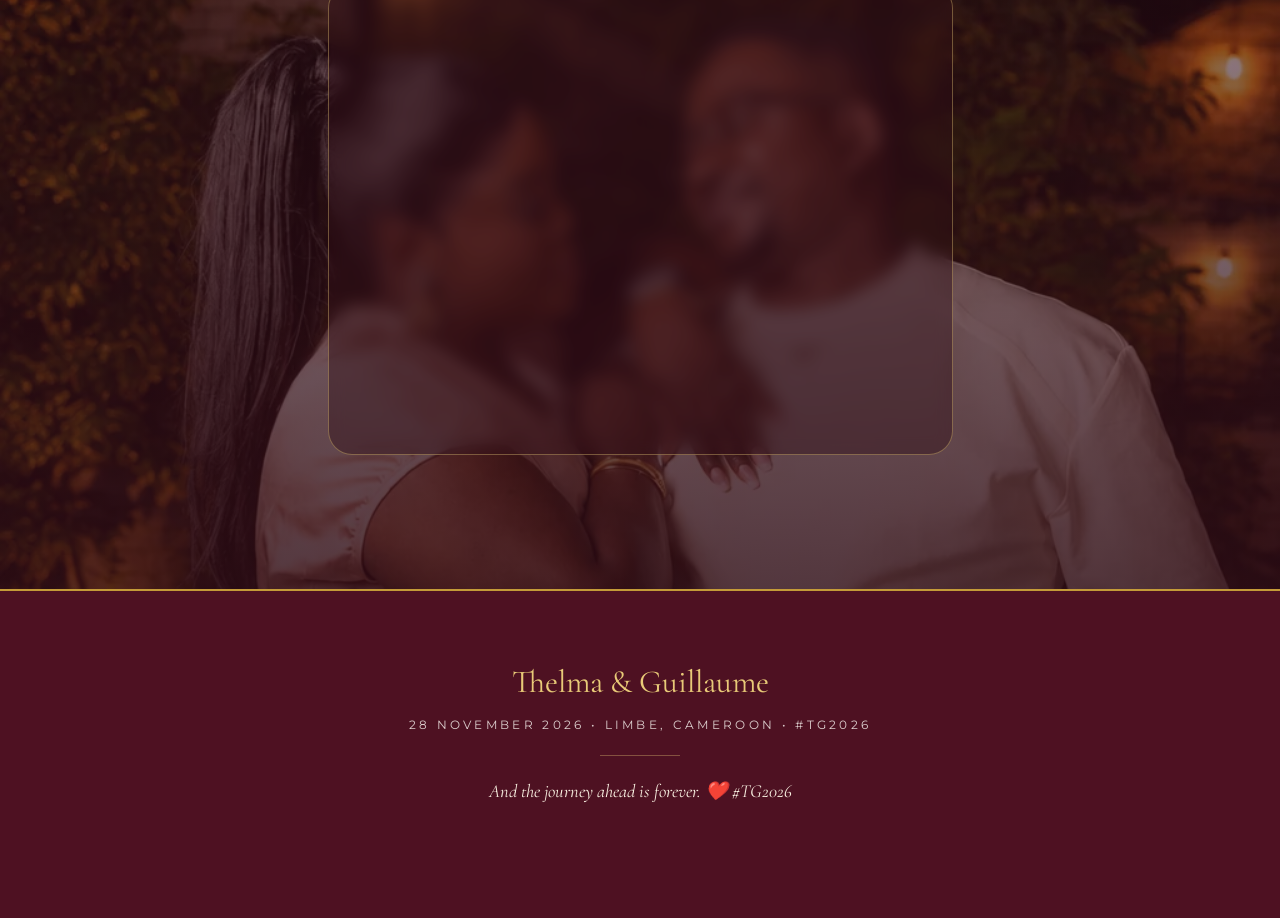
==== commit f86a9a6f: "Remove family-only cultural rites from public invite, set reception immediately after 12:00 PM bless" ====
--- a/index.html
+++ b/index.html
@@ -4,7 +4,7 @@
 <head>
     <meta charset="UTF-8">
     <meta name="viewport" content="width=device-width, initial-scale=1.0">
-    <title>Thelma &amp; Guillaume | #TG2026 • 27 — 28 November 2026 • Limbe</title>
+    <title>Thelma &amp; Guillaume | #TG2026 • 28 November 2026 • Limbe</title>
 
     <!-- Editorial Wedding Fonts -->
     <link rel="preconnect" href="https://fonts.googleapis.com">
@@ -49,7 +49,7 @@
             </div>
 
             <p class="opening-date">
-                27 — 28 NOVEMBER 2026 • LIMBE • #TG2026
+                28 NOVEMBER 2026 • LIMBE • #TG2026
             </p>
 
             <p class="opening-palette-hint">
@@ -84,11 +84,11 @@
             </h1>
 
             <p class="wedding-date">
-                27 — 28 NOVEMBER 2026
+                28 NOVEMBER 2026
             </p>
 
             <p class="hero-quote">
-                “The lesson was love. The blessing was you. And the journey ahead is forever.”
+                “The lesson was love. The blessing from God. And the journey ahead is forever.”
             </p>
 
             <button class="open-btn">
@@ -252,7 +252,7 @@
                     </p>
 
                     <p class="story-climax">
-                        The lesson was love. The blessing was you. And the journey ahead is forever.
+                        The lesson was love. The blessing from God. And the journey ahead is forever.
                     </p>
 
                     <div class="story-signature">
@@ -270,7 +270,7 @@
     </section>
 
     <!-- =====================================
-         WEDDING TIMELINE (2-DAY OVERVIEW)
+         WEDDING TIMELINE (SATURDAY 28 NOV 2026)
     ====================================== -->
     <section class="timeline-section" id="schedule">
         <div class="timeline-container">
@@ -281,11 +281,11 @@
                 </p>
 
                 <h2 class="timeline-title reveal">
-                    Two Joyful Days in Limbe
+                    Our Wedding Day in Limbe
                 </h2>
 
                 <p class="timeline-intro reveal">
-                    Join us as we honor our heritage, exchange our vows, and celebrate our union.
+                    Join us on Saturday, 28th November 2026 as we exchange our vows, receive God's blessings, and celebrate our union.
                 </p>
             </div>
 
@@ -294,54 +294,41 @@
                     <div class="timeline-progress"></div>
                 </div>
 
-                <!-- EVENT 01: CULTURAL CELEBRATION -->
+                <!-- EVENT 01: CIVIL SIGNING -->
                 <div class="timeline-event timeline-left reveal-left">
                     <div class="timeline-dot"></div>
                     <div class="event-card">
                         <span class="event-number">01</span>
-                        <span class="event-day-pill">FRIDAY • 27 NOV 2026</span>
-                        <p class="event-type">CULTURAL CELEBRATION</p>
-                        <h3>Traditional Rites</h3>
-                        <p class="event-date">4:00 PM Prompt</p>
-                        <p class="event-location">Family Residence • Mile 4 Promise Land, Limbe</p>
-                    </div>
-                </div>
-
-                <!-- EVENT 02: CIVIL SIGNING -->
+                        <span class="event-day-pill">SATURDAY • 28 NOV 2026</span>
+                        <p class="event-type">CIVIL SIGNING</p>
+                        <h3>Civil Marriage Vows</h3>
+                        <p class="event-date">10:00 AM</p>
+                        <p class="event-location">Limbe 1 Council</p>
+                    </div>
+                </div>
+
+                <!-- EVENT 02: BLESSINGS -->
                 <div class="timeline-event timeline-right reveal-right">
                     <div class="timeline-dot"></div>
                     <div class="event-card">
                         <span class="event-number">02</span>
                         <span class="event-day-pill">SATURDAY • 28 NOV 2026</span>
-                        <p class="event-type">CIVIL SIGNING</p>
-                        <h3>Civil Marriage Vows</h3>
-                        <p class="event-date">10:00 AM</p>
-                        <p class="event-location">Limbe 1 Council</p>
-                    </div>
-                </div>
-
-                <!-- EVENT 03: BLESSINGS -->
+                        <p class="event-type">NUPTIAL BLESSINGS</p>
+                        <h3>Solemn Matrimonial Blessing</h3>
+                        <p class="event-date">12:00 PM</p>
+                        <p class="event-location">Followed immediately by the Grand Reception</p>
+                    </div>
+                </div>
+
+                <!-- EVENT 03: RECEPTION -->
                 <div class="timeline-event timeline-left reveal-left">
                     <div class="timeline-dot"></div>
                     <div class="event-card">
                         <span class="event-number">03</span>
                         <span class="event-day-pill">SATURDAY • 28 NOV 2026</span>
-                        <p class="event-type">NUPTIAL BLESSINGS</p>
-                        <h3>Solemn Matrimonial Blessing</h3>
-                        <p class="event-date">12:00 PM</p>
-                        <p class="event-location">Limbe</p>
-                    </div>
-                </div>
-
-                <!-- EVENT 04: RECEPTION -->
-                <div class="timeline-event timeline-right reveal-right">
-                    <div class="timeline-dot"></div>
-                    <div class="event-card">
-                        <span class="event-number">04</span>
-                        <span class="event-day-pill">SATURDAY • 28 NOV 2026</span>
                         <p class="event-type">GRAND RECEPTION</p>
-                        <h3>Evening Banquet &amp; Dance</h3>
-                        <p class="event-date">4:00 PM</p>
+                        <h3>Banquet &amp; Celebration</h3>
+                        <p class="event-date">Immediately Following Blessings</p>
                         <p class="event-location">Ace Event Center • Mile 2, Limbe</p>
                     </div>
                 </div>
@@ -365,7 +352,7 @@
             </h2>
 
             <p class="countdown-date reveal">
-                27 — 28 NOVEMBER 2026 • LIMBE • #TG2026
+                SATURDAY, 28 NOVEMBER 2026 • LIMBE • #TG2026
             </p>
 
             <div class="countdown reveal" aria-live="polite">
@@ -397,7 +384,7 @@
     </section>
 
     <!-- =====================================
-         DETAILED VENUE & SCHEDULE CARDS
+         DETAILED VENUE & SCHEDULE CARD
     ====================================== -->
     <section class="details-section" id="locations">
         <div class="details-container">
@@ -413,69 +400,14 @@
                 </h2>
 
                 <p class="details-intro reveal">
-                    We would be deeply honoured by your presence across both days of our wedding celebrations in Limbe.
-                </p>
-            </div>
-
-            <!-- DAY 1: CULTURAL CELEBRATION -->
-            <div class="event-detail-card reveal-left">
+                    We would be deeply honoured by your presence as we celebrate our wedding in Limbe on Saturday, 28th November 2026.
+                </p>
+            </div>
+
+            <!-- CIVIL WEDDING, BLESSINGS & RECEPTION -->
+            <div class="event-detail-card reveal">
                 <div class="event-detail-top">
-                    <span class="detail-number">DAY 01</span>
-                    <span class="detail-label">FRIDAY • 27 NOVEMBER 2026</span>
-                </div>
-
-                <div class="event-detail-content">
-                    <h3>Cultural Celebration</h3>
-
-                    <div class="detail-info">
-                        <div class="detail-row">
-                            <span class="detail-icon">DATE</span>
-                            <div>
-                                <strong>Friday, 27th November 2026</strong>
-                                <p>Traditional &amp; Cultural Rites</p>
-                            </div>
-                        </div>
-
-                        <div class="detail-row">
-                            <span class="detail-icon">TIME</span>
-                            <div>
-                                <strong>4:00 PM Prompt</strong>
-                                <p>Kindly be seated by 3:45 PM</p>
-                            </div>
-                        </div>
-
-                        <div class="detail-row">
-                            <span class="detail-icon">VENUE</span>
-                            <div>
-                                <strong>Family Residence</strong>
-                                <p>Mile 4 Promise Land, Limbe</p>
-                            </div>
-                        </div>
-                    </div>
-
-                    <div class="card-action-row">
-                        <a href="https://maps.google.com/?q=Mile+4+Limbe,+Cameroon" class="location-button" target="_blank"
-                            rel="noopener noreferrer">
-                            DIRECTIONS (MILE 4)
-                            <span>↗</span>
-                        </a>
-                    </div>
-
-                    <div class="calendar-actions">
-                        <button type="button" class="cal-btn" onclick="openGoogleCalendar('cultural-rites')">
-                            📅 Add to Google Calendar
-                        </button>
-                        <button type="button" class="cal-btn" onclick="downloadIcsCalendar('cultural-rites')">
-                            📥 Apple / Outlook (.ics)
-                        </button>
-                    </div>
-                </div>
-            </div>
-
-            <!-- DAY 2: CIVIL WEDDING, BLESSINGS & RECEPTION -->
-            <div class="event-detail-card reveal-right">
-                <div class="event-detail-top">
-                    <span class="detail-number">DAY 02</span>
+                    <span class="detail-number">WEDDING DAY</span>
                     <span class="detail-label">SATURDAY • 28 NOVEMBER 2026</span>
                 </div>
 
@@ -495,12 +427,12 @@
                             <span class="detail-icon">12:00 PM</span>
                             <div>
                                 <strong>Nuptial Blessings</strong>
-                                <p>Solemn Blessing Ceremony</p>
+                                <p>Followed immediately by the Reception</p>
                             </div>
                         </div>
 
                         <div class="detail-row">
-                            <span class="detail-icon">4:00 PM</span>
+                            <span class="detail-icon">FOLLOWED IMMEDIATELY</span>
                             <div>
                                 <strong>Grand Reception</strong>
                                 <p>Ace Event Center, Mile 2 Limbe</p>
@@ -729,14 +661,6 @@
 
                     <div class="event-options">
                         <label class="event-option">
-                            <input type="checkbox" name="event" value="Cultural Rites (Fri 27 Nov)" checked>
-                            <span>
-                                <strong class="event-opt-title">CULTURAL CELEBRATION</strong>
-                                <small>FRI 27 NOV • 4:00 PM • MILE 4 PROMISE LAND</small>
-                            </span>
-                        </label>
-
-                        <label class="event-option">
                             <input type="checkbox" name="event" value="Civil Signing & Blessings (Sat 28 Nov)" checked>
                             <span>
                                 <strong class="event-opt-title">CIVIL SIGNING &amp; BLESSINGS</strong>
@@ -748,7 +672,7 @@
                             <input type="checkbox" name="event" value="Grand Reception (Sat 28 Nov)" checked>
                             <span>
                                 <strong class="event-opt-title">GRAND RECEPTION</strong>
-                                <small>SAT 28 NOV • 4:00 PM • ACE EVENT CENTER MILE 2</small>
+                                <small>SAT 28 NOV • IMMEDIATELY FOLLOWING BLESSINGS • ACE EVENT CENTER MILE 2</small>
                             </span>
                         </label>
                     </div>
@@ -838,7 +762,7 @@
 
             <h2 class="closing-title reveal">
                 The lesson was love.<br>
-                The blessing was you.
+                The blessing from God.
             </h2>
 
             <div class="closing-divider reveal">
@@ -852,7 +776,7 @@
             </h3>
 
             <p class="closing-date reveal">
-                27 — 28 NOVEMBER 2026 • LIMBE • #TG2026
+                28 NOVEMBER 2026 • LIMBE • #TG2026
             </p>
         </div>
     </section>
@@ -867,7 +791,7 @@
             </p>
 
             <p class="footer-text">
-                27–28 NOVEMBER 2026 • LIMBE, CAMEROON • #TG2026
+                28 NOVEMBER 2026 • LIMBE, CAMEROON • #TG2026
             </p>
 
             <div class="footer-divider"></div>
@@ -875,12 +799,6 @@
             <p class="footer-copy">
                 And the journey ahead is forever. ❤️ #TG2026
             </p>
-
-            <div style="margin-top: 18px;">
-                <a href="invitation-card.html" class="footer-print-link">
-                    🖨️ Printable Physical Invitation Card (#TG2026)
-                </a>
-            </div>
         </div>
     </footer>
 
@@ -922,9 +840,9 @@
     </button>
 
     <!-- JAVASCRIPT -->
-    <script src="wedding.config.js"></script>
-    <script src="js/script.js"></script>
-    <script src="js/wedding-features.js"></script>
+    <script src="wedding.config.js" charset="UTF-8"></script>
+    <script src="js/script.js" charset="UTF-8"></script>
+    <script src="js/wedding-features.js" charset="UTF-8"></script>
 
 </body>
 
--- a/css/style.css
+++ b/css/style.css
@@ -1905,27 +1905,6 @@
     font-style: italic;
     font-size: 1.15rem;
     color: #F8EFE0;
-}
-
-.footer-print-link {
-    display: inline-flex;
-    align-items: center;
-    gap: 8px;
-    padding: 9px 20px;
-    border-radius: 999px;
-    border: 1px solid rgba(232, 202, 120, 0.45);
-    background: rgba(255, 252, 247, 0.08);
-    color: var(--gold-champagne);
-    font-size: 0.7rem;
-    font-weight: 600;
-    letter-spacing: 0.18em;
-    text-transform: uppercase;
-    transition: all 0.25s ease;
-}
-
-.footer-print-link:hover {
-    background: var(--gold-champagne);
-    color: var(--burgundy-deep);
 }
 
 /* ============================================================
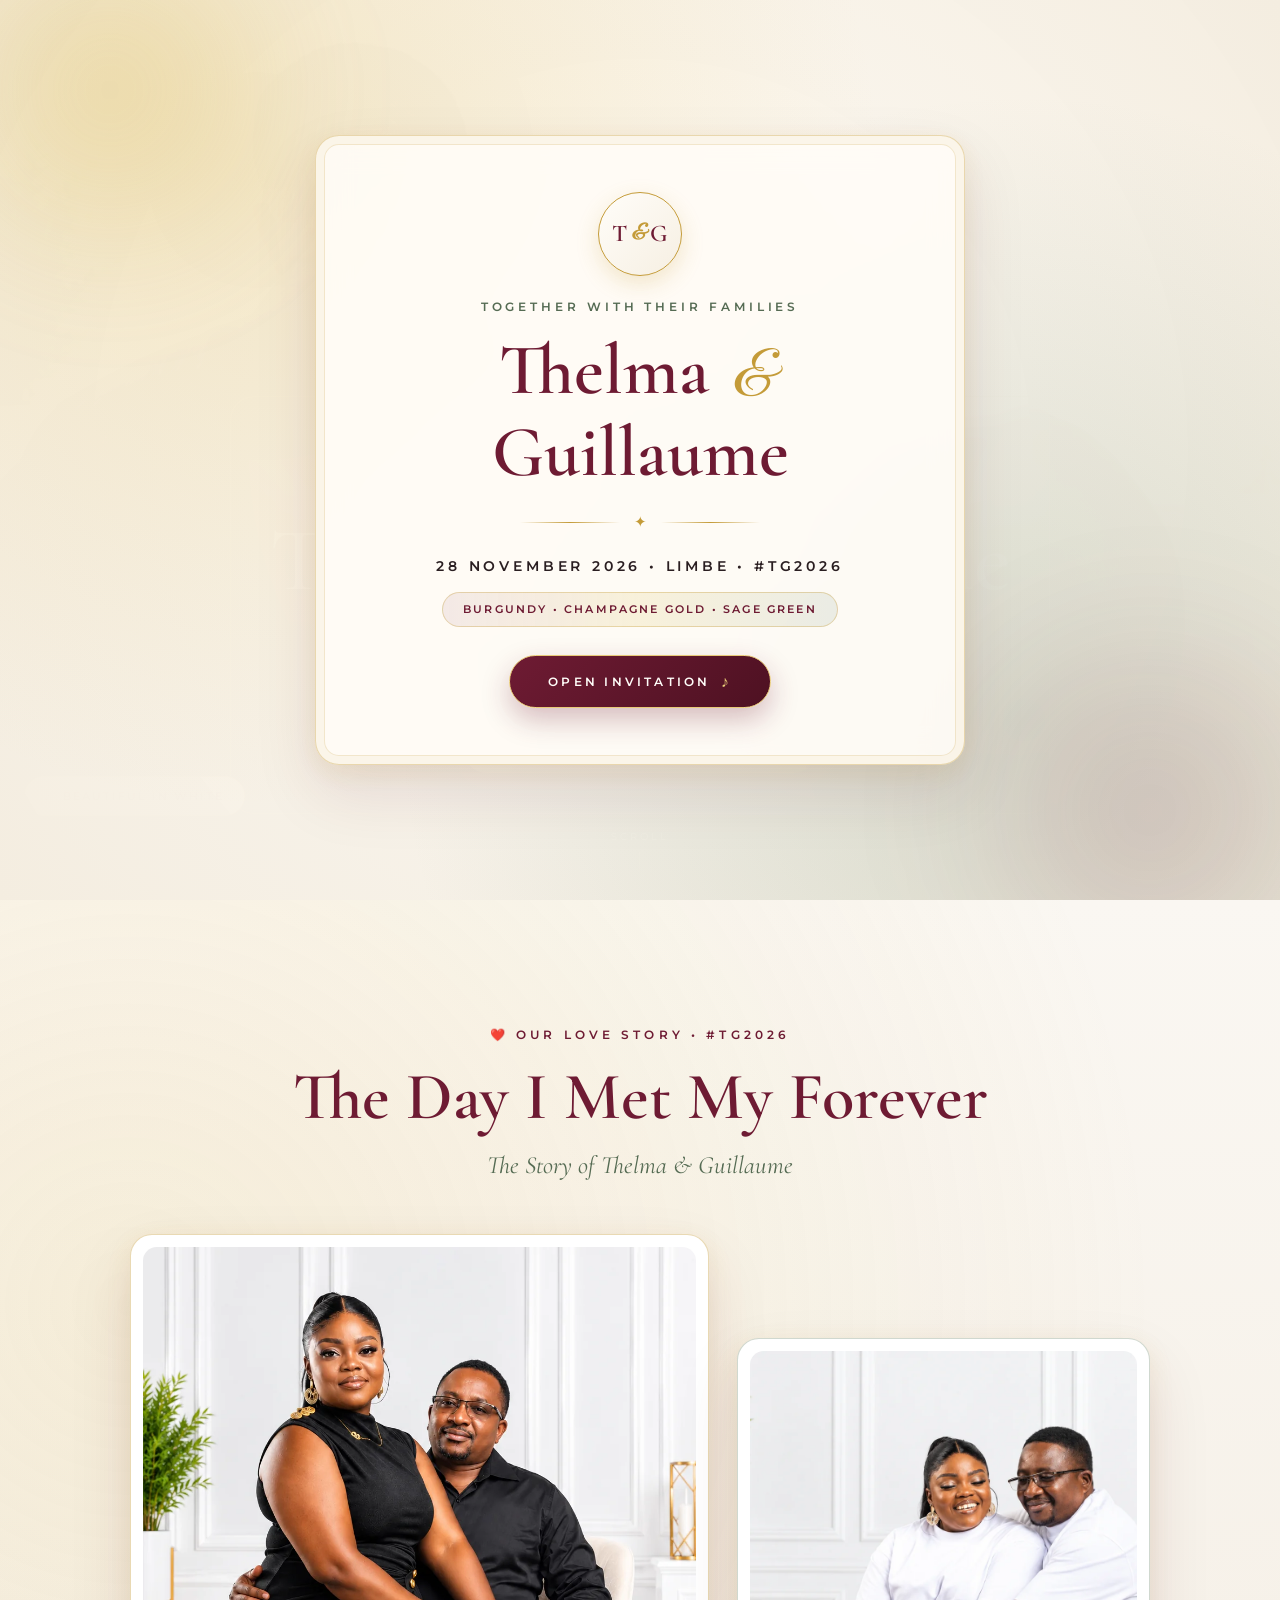
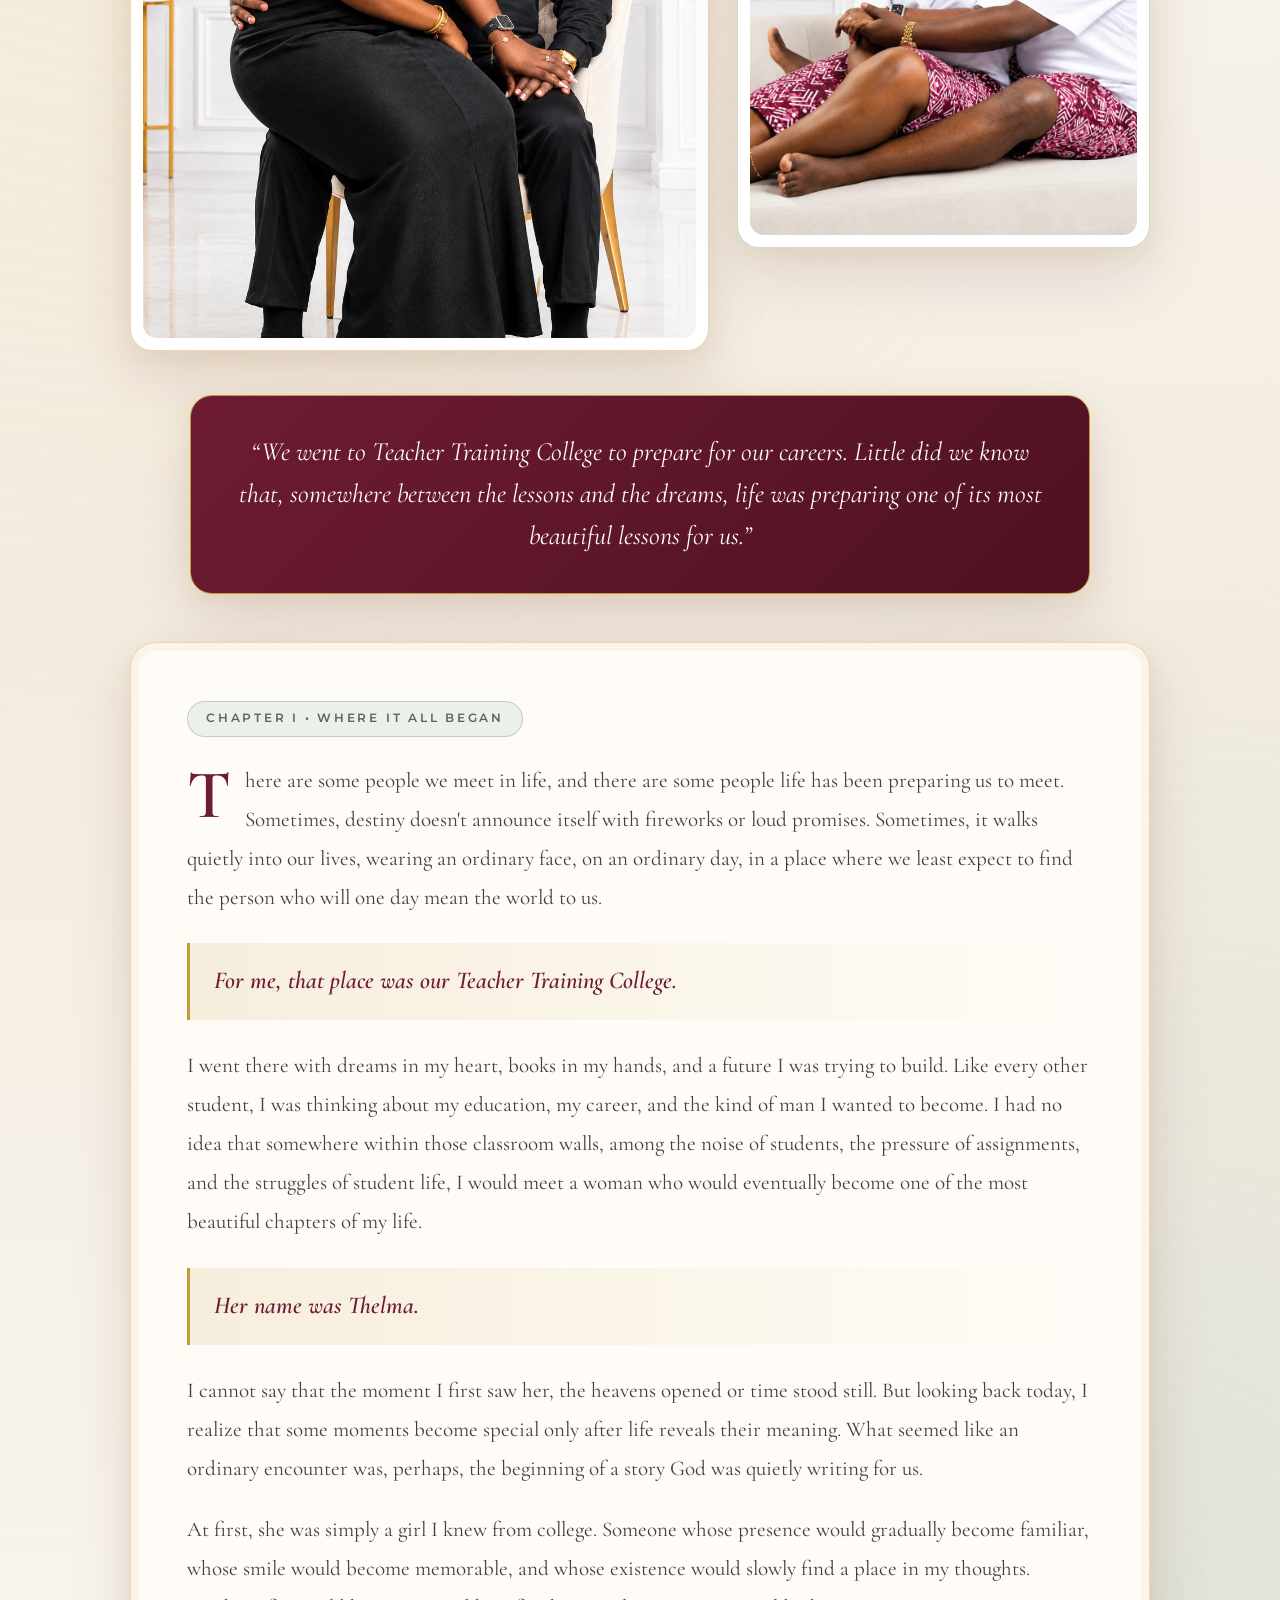
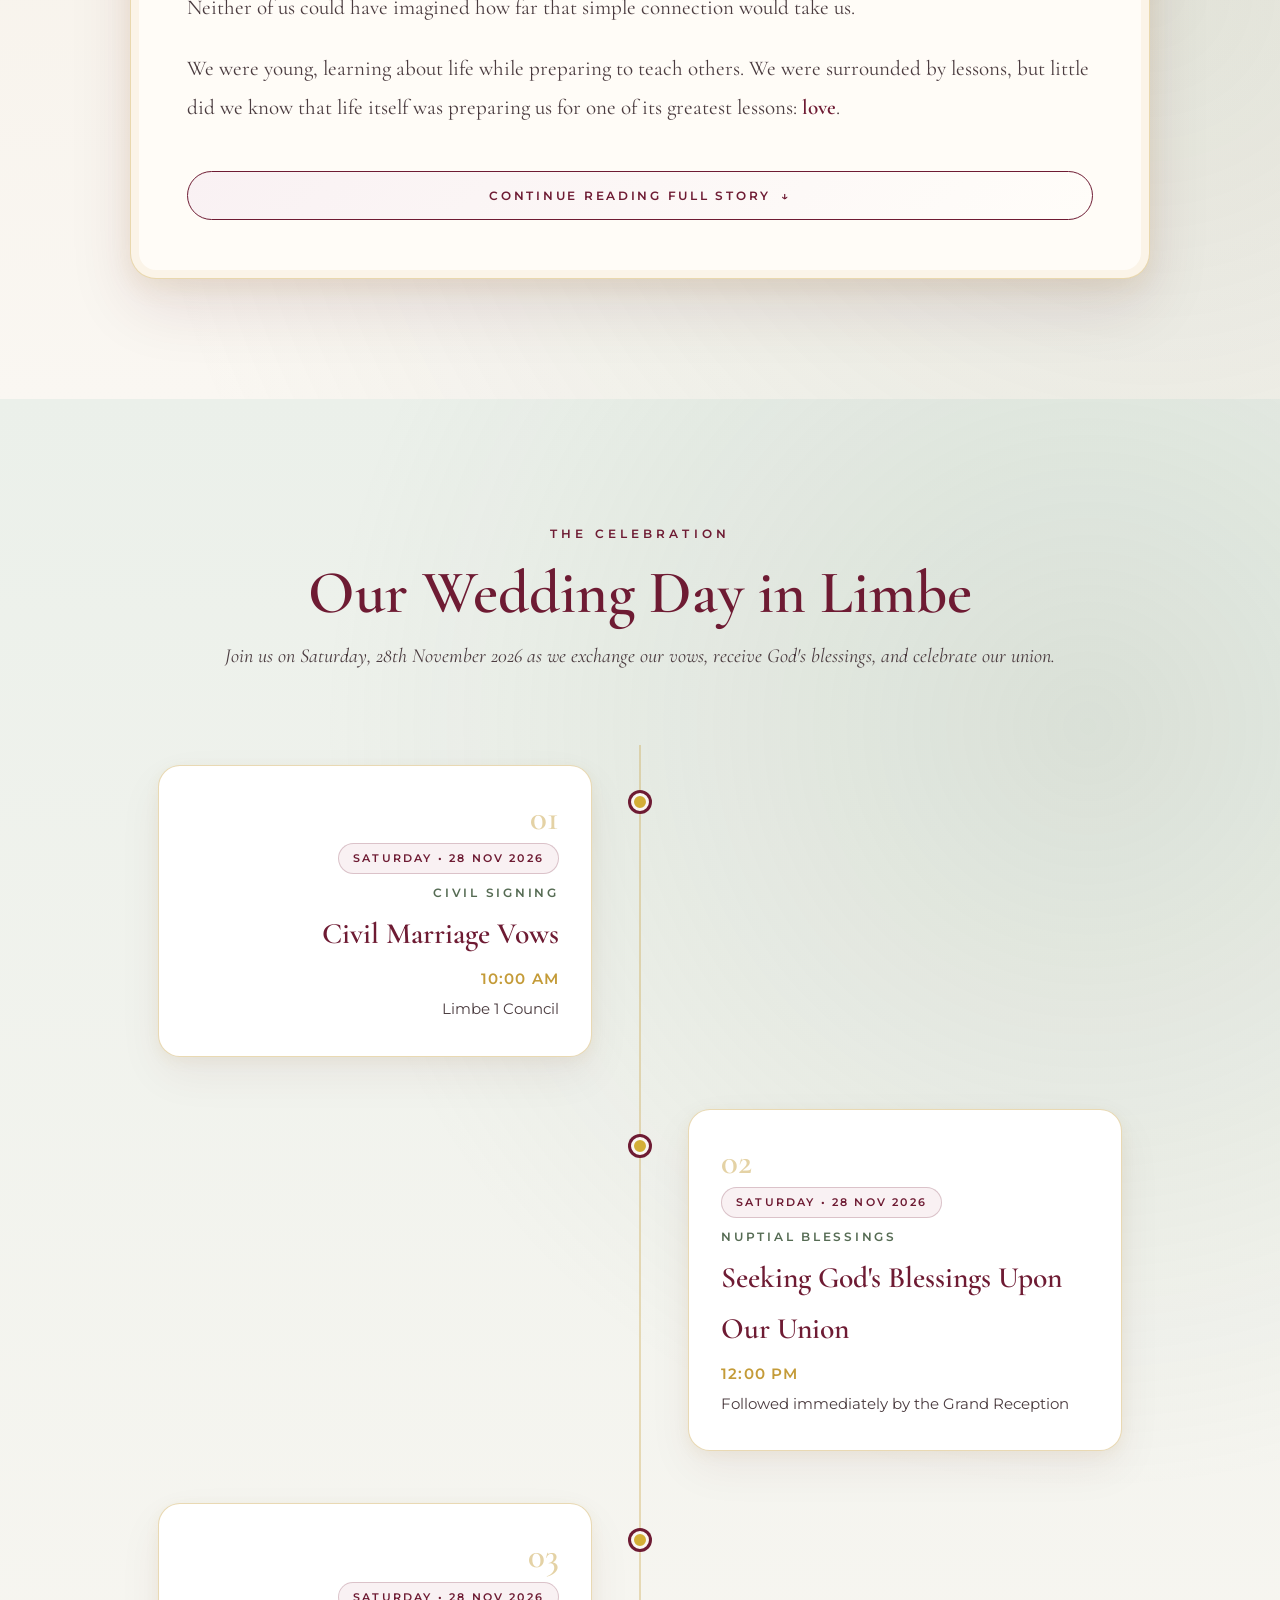
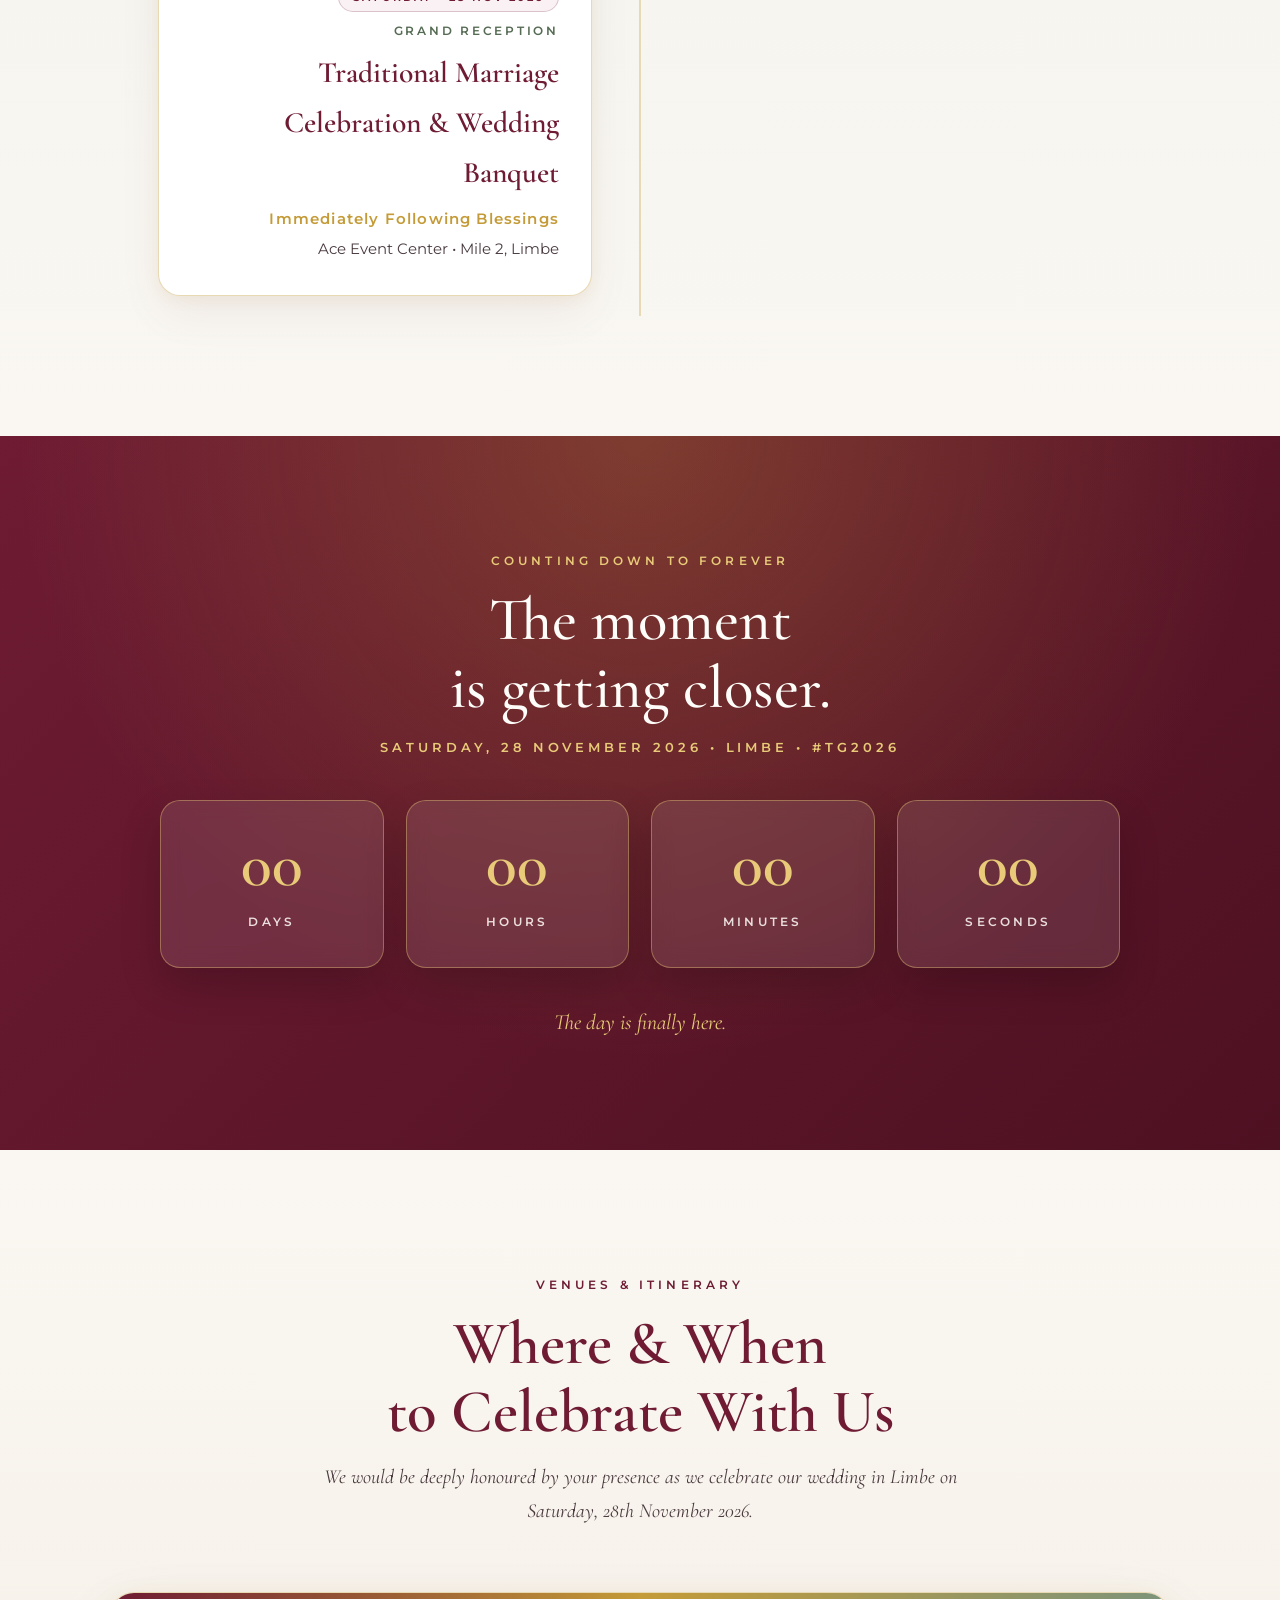
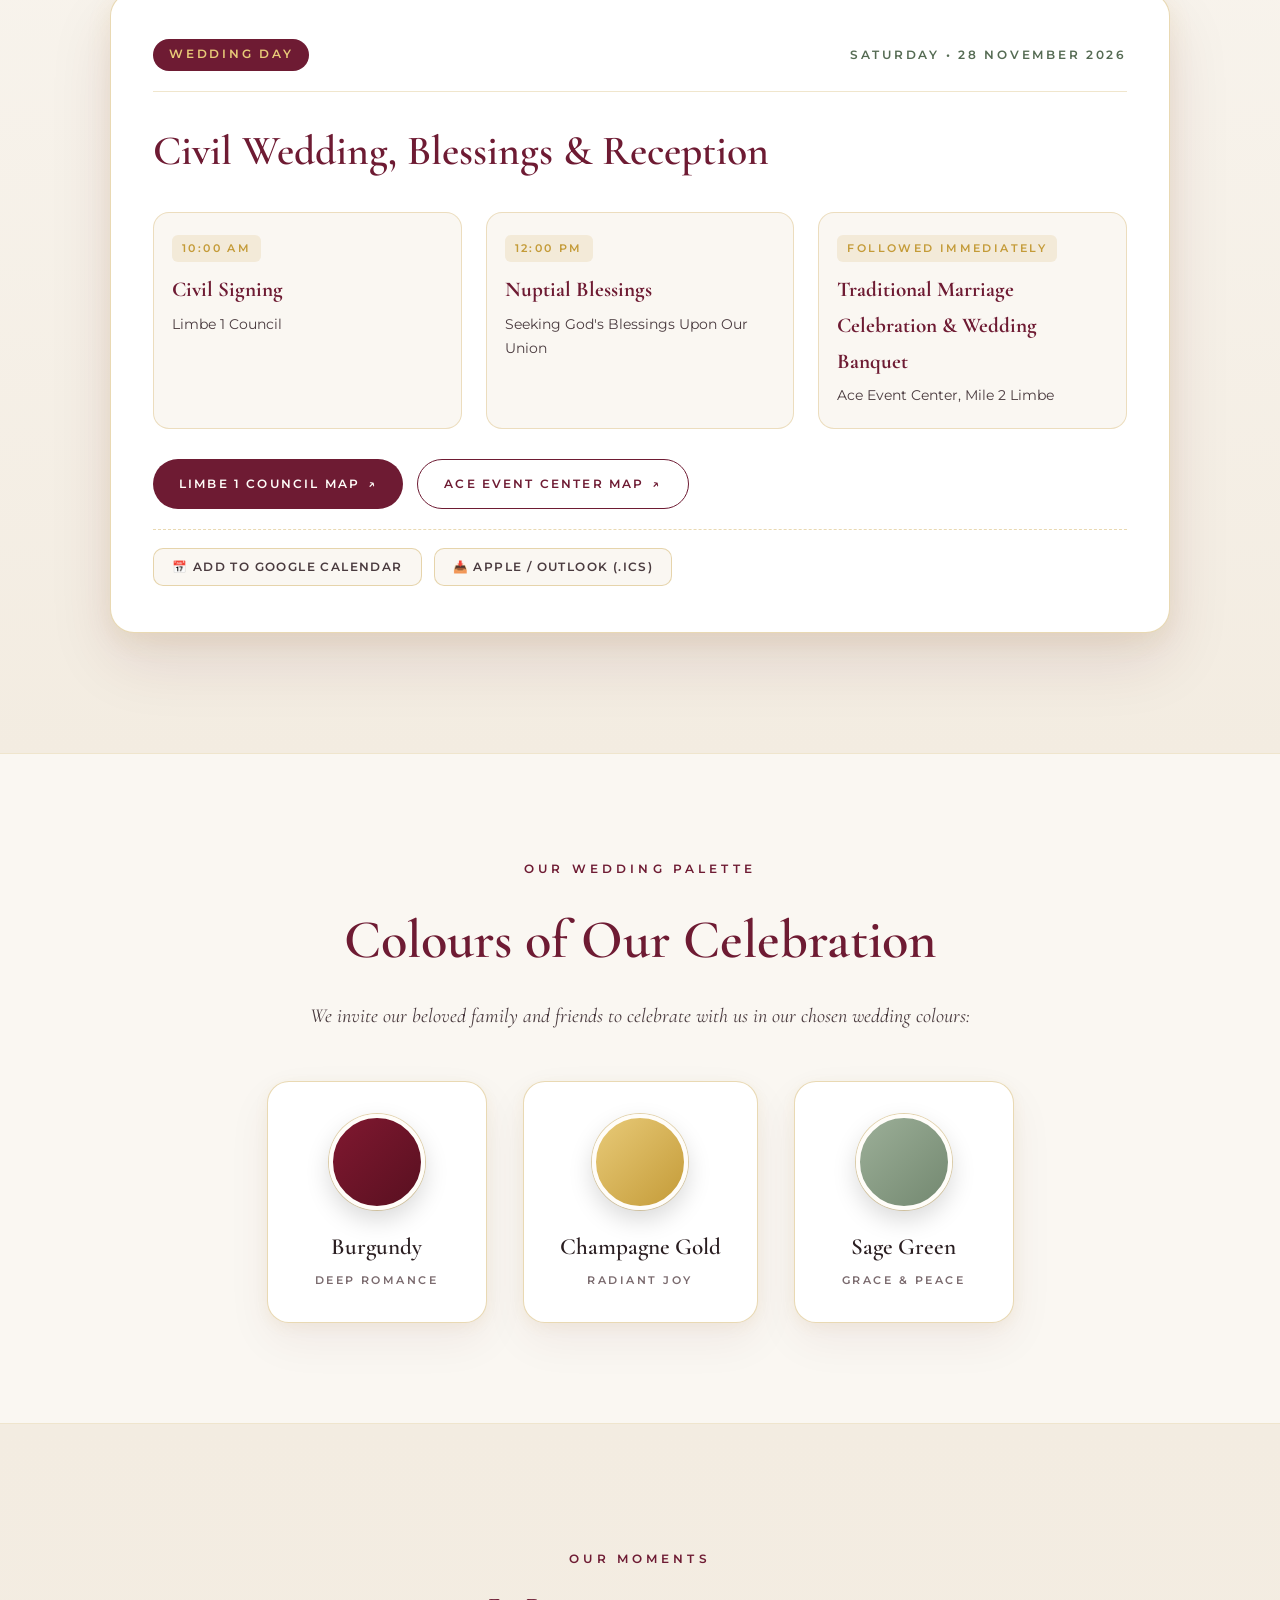
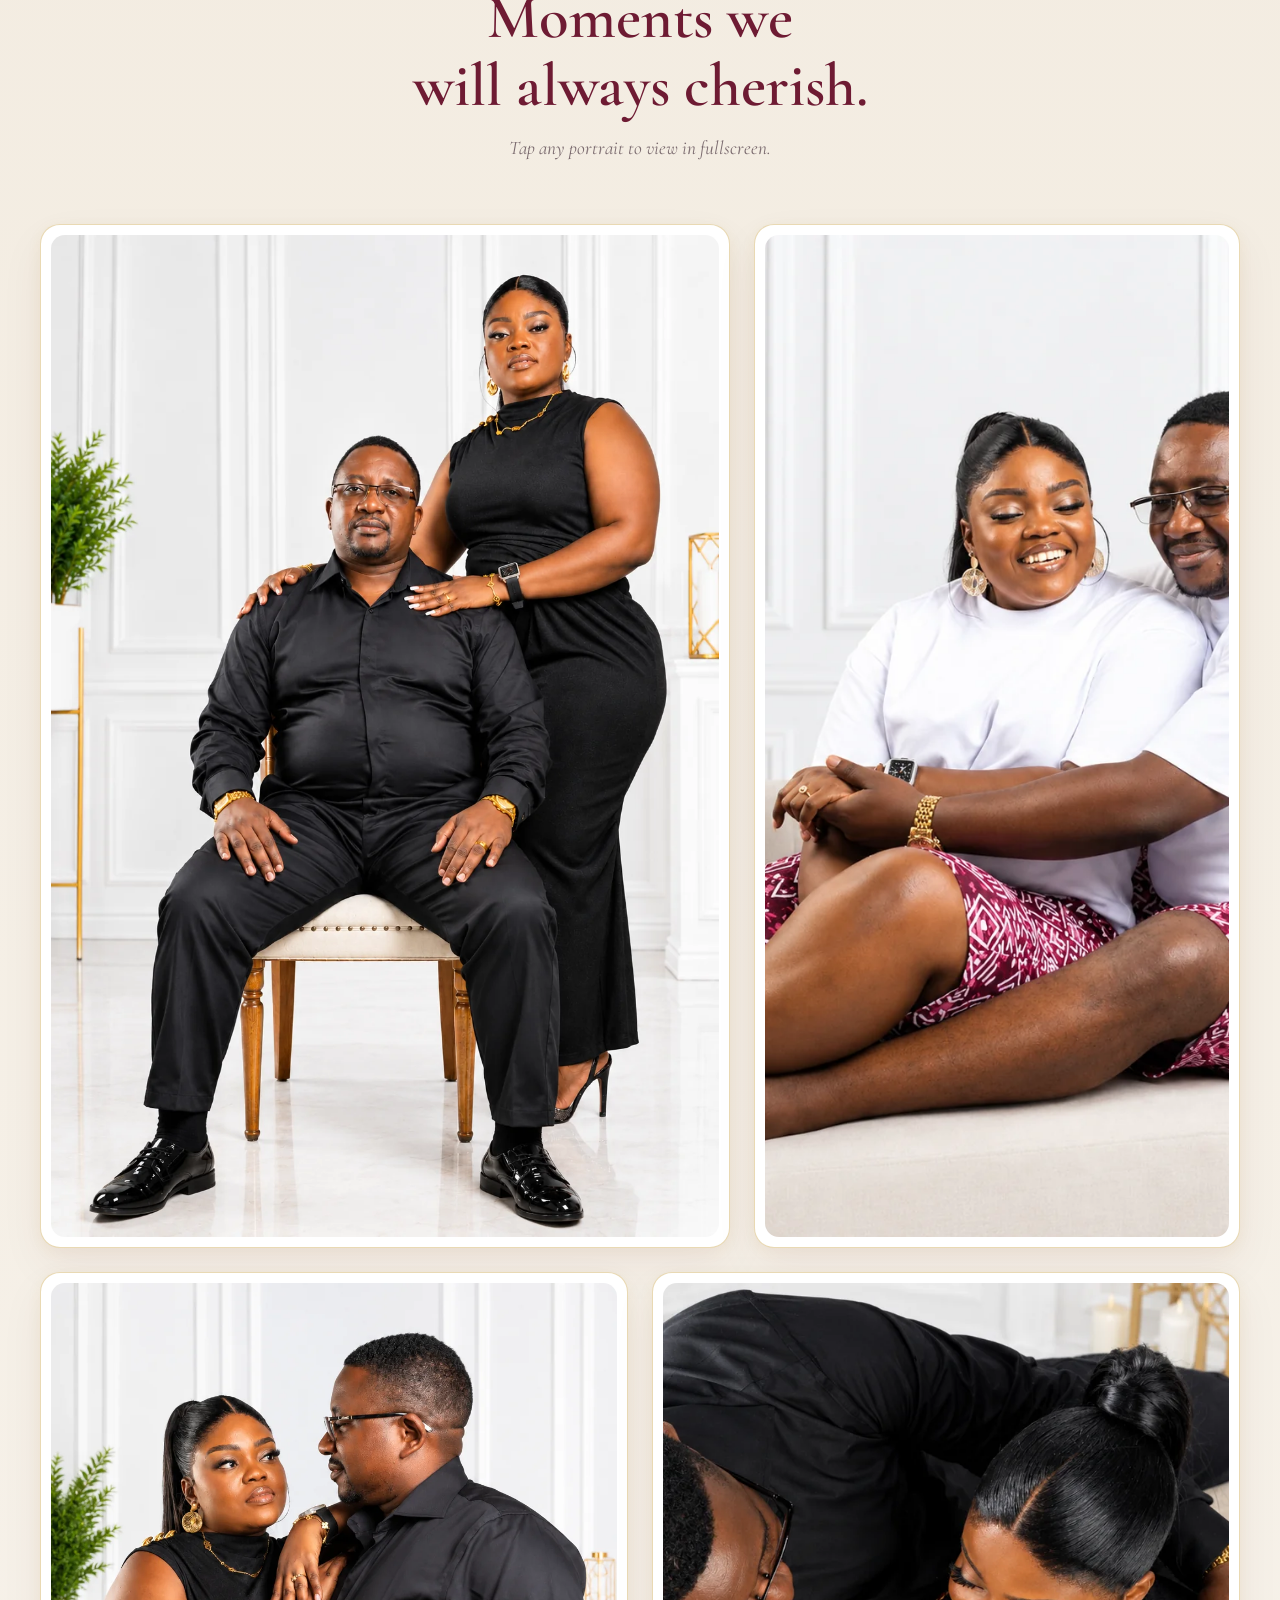
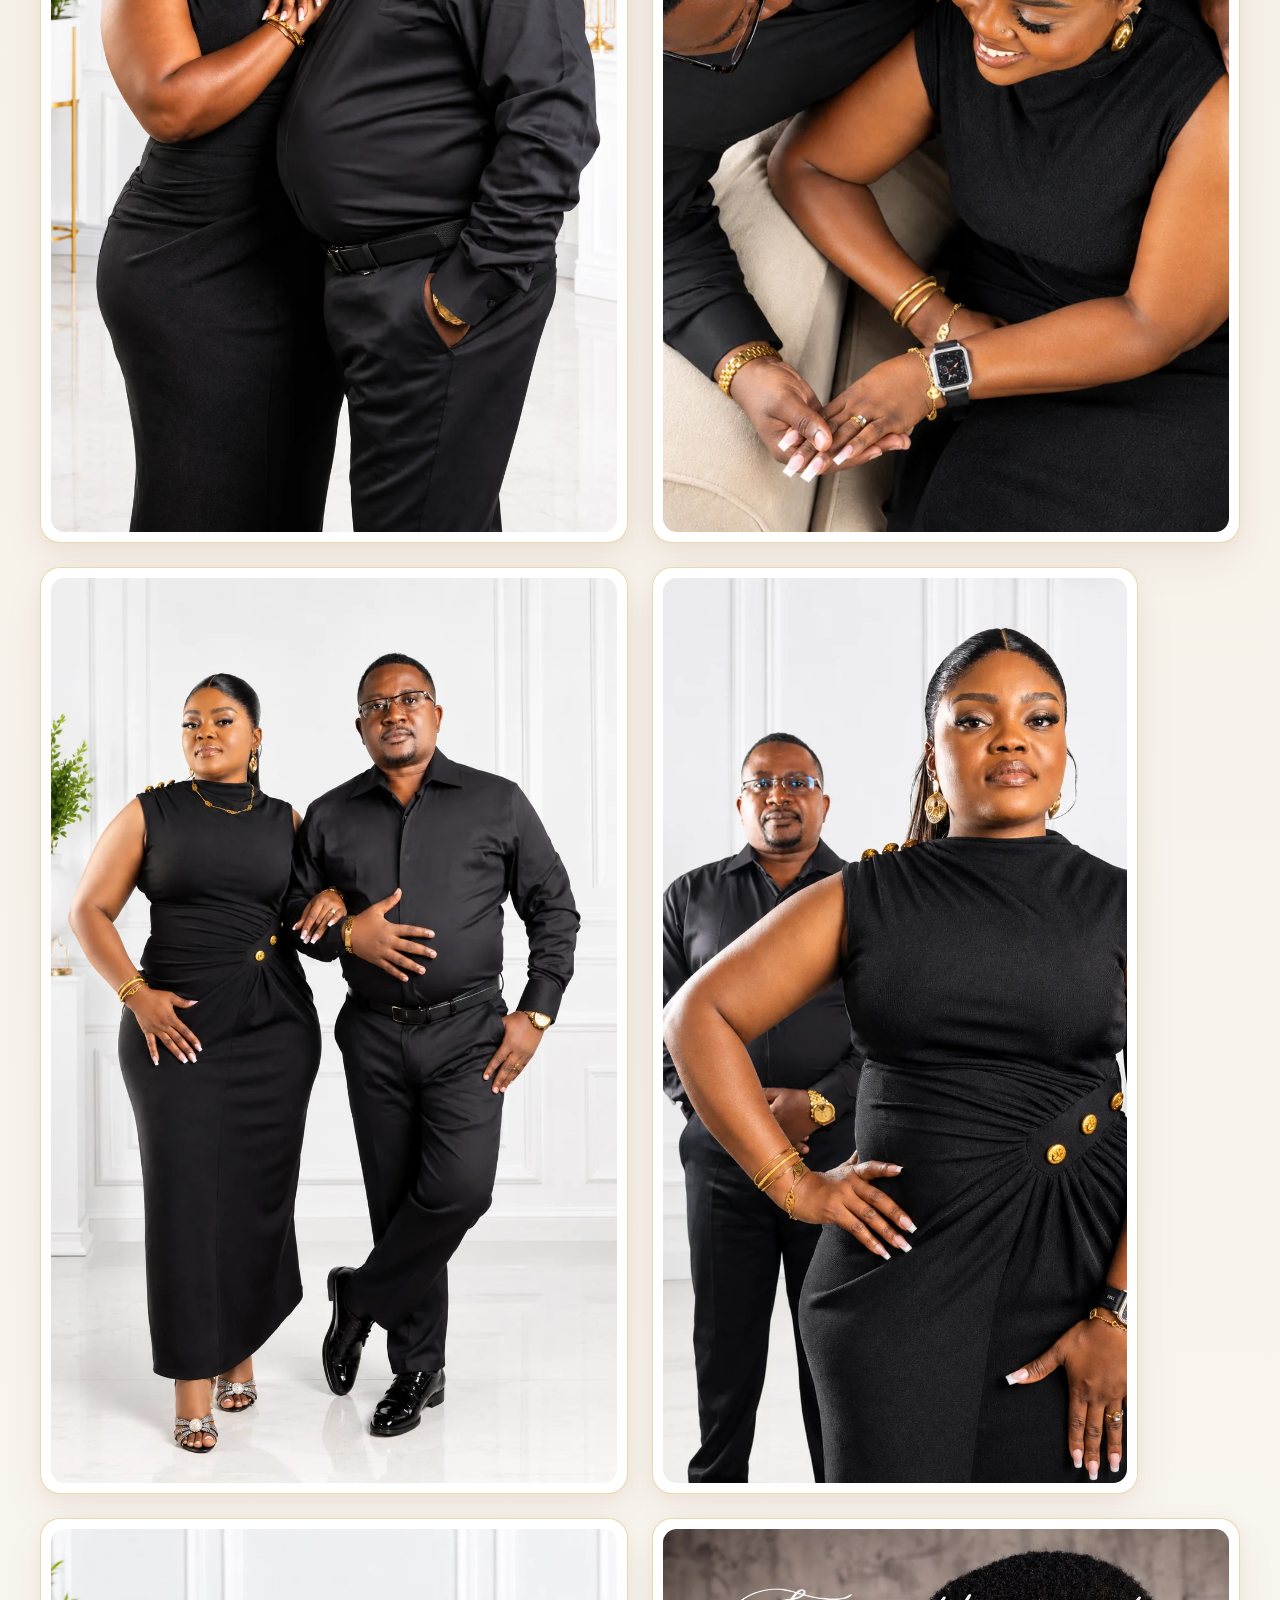
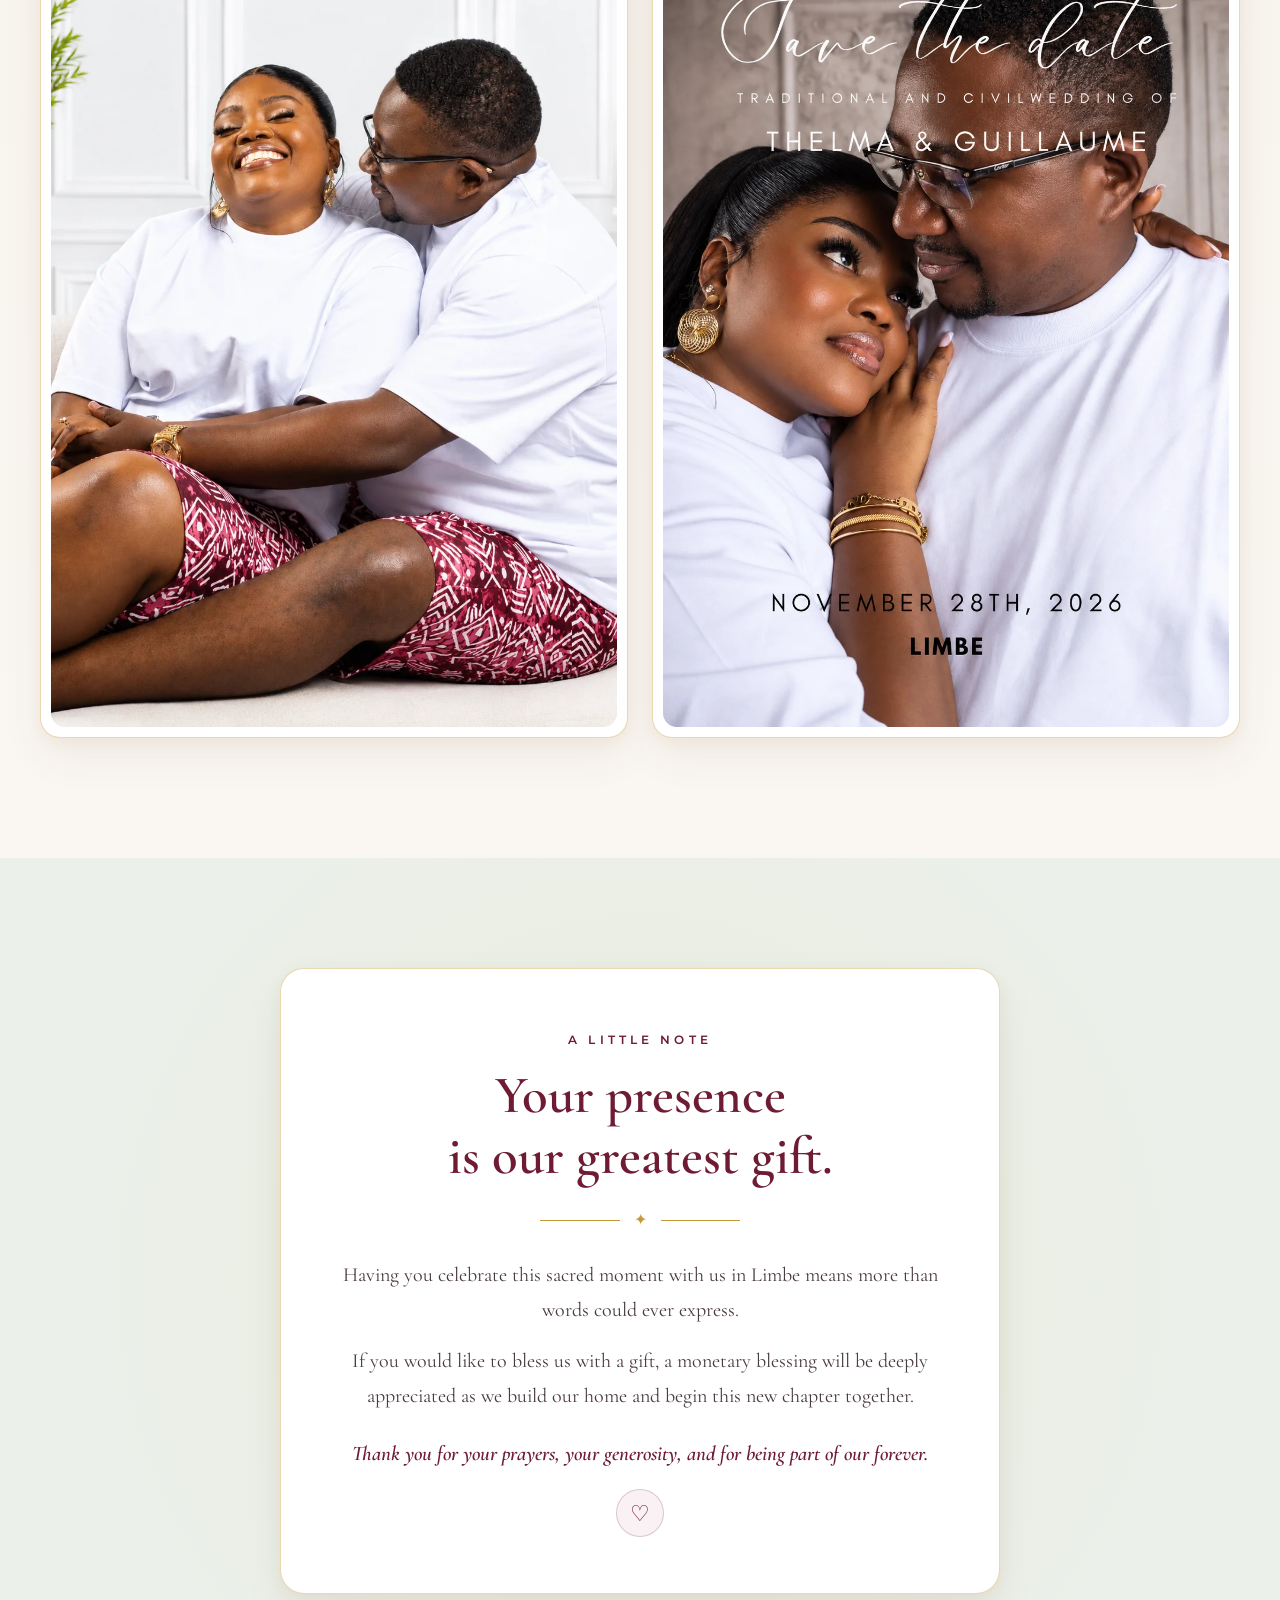
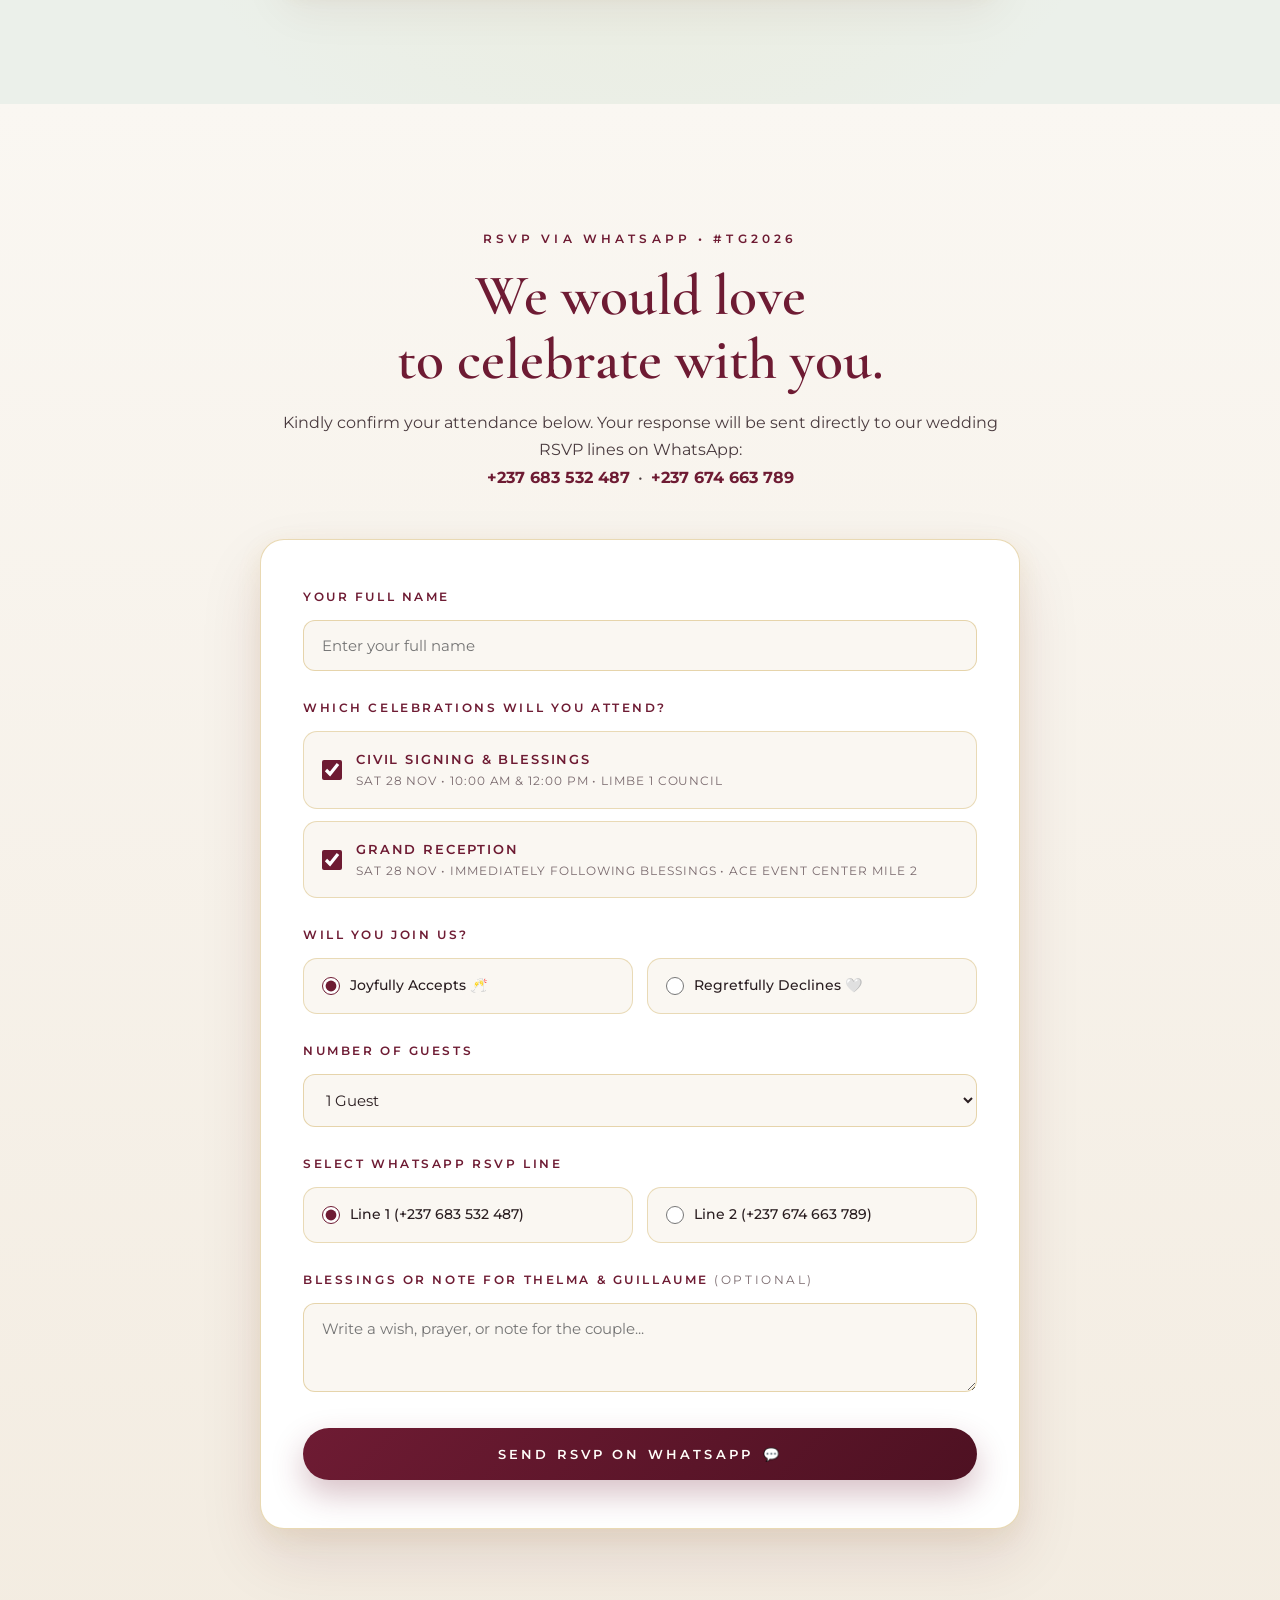
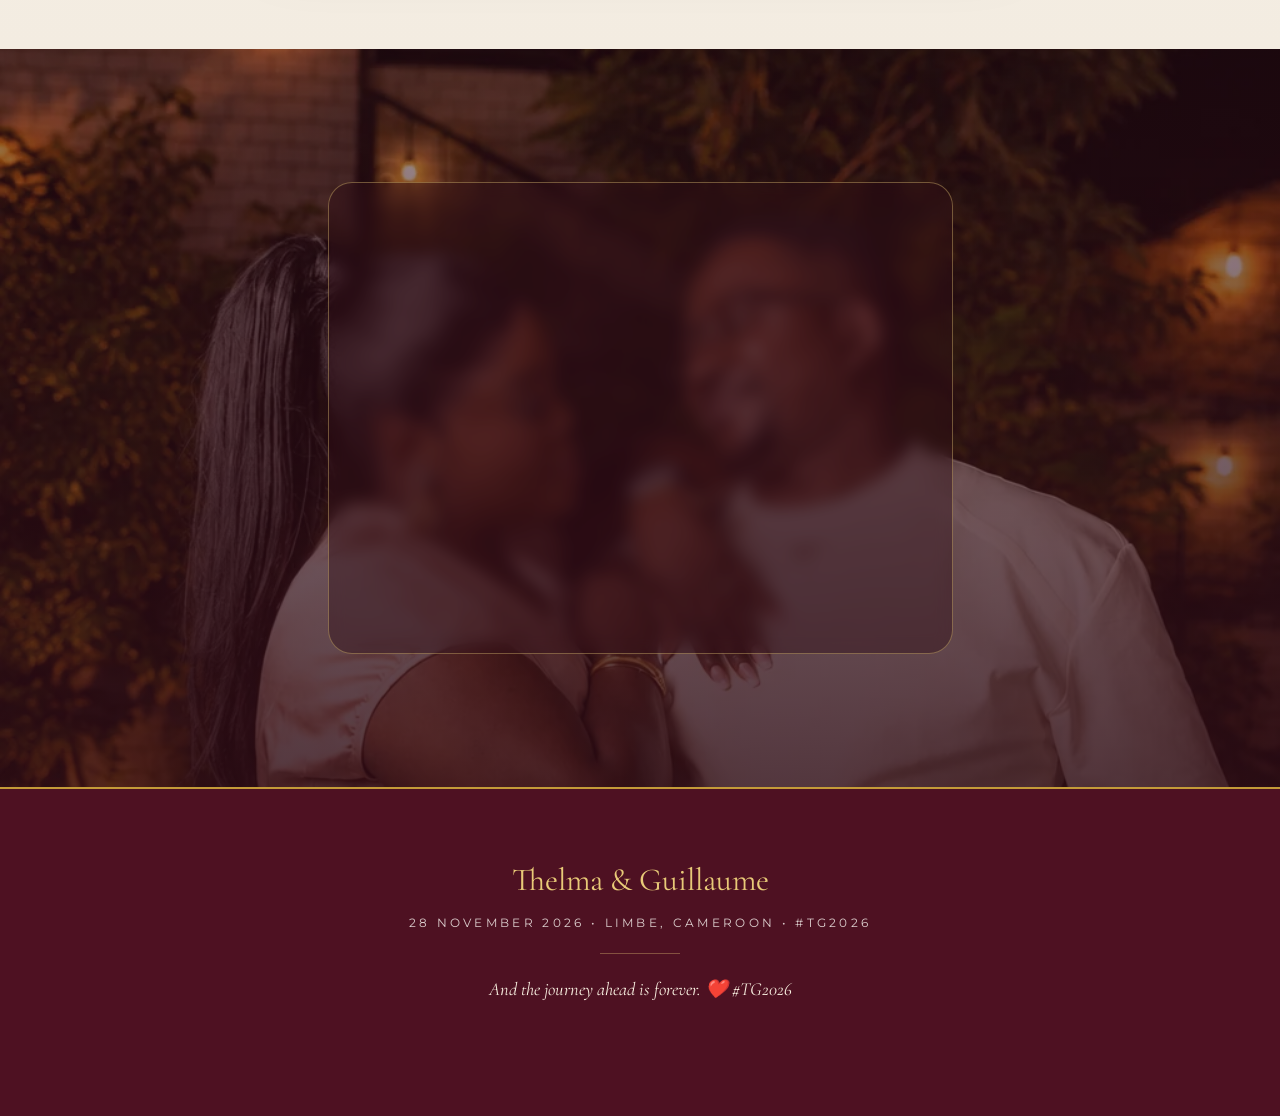
==== commit 6fd52c88: "Update Nuptial Blessings and Grand Reception titles to Seeking God's Blessings Upon Our Union and Tr" ====
--- a/index.html
+++ b/index.html
@@ -314,7 +314,7 @@
                         <span class="event-number">02</span>
                         <span class="event-day-pill">SATURDAY • 28 NOV 2026</span>
                         <p class="event-type">NUPTIAL BLESSINGS</p>
-                        <h3>Solemn Matrimonial Blessing</h3>
+                        <h3>Seeking God's Blessings Upon Our Union</h3>
                         <p class="event-date">12:00 PM</p>
                         <p class="event-location">Followed immediately by the Grand Reception</p>
                     </div>
@@ -327,7 +327,7 @@
                         <span class="event-number">03</span>
                         <span class="event-day-pill">SATURDAY • 28 NOV 2026</span>
                         <p class="event-type">GRAND RECEPTION</p>
-                        <h3>Banquet &amp; Celebration</h3>
+                        <h3>Traditional Marriage Celebration &amp; Wedding Banquet</h3>
                         <p class="event-date">Immediately Following Blessings</p>
                         <p class="event-location">Ace Event Center • Mile 2, Limbe</p>
                     </div>
@@ -427,14 +427,14 @@
                             <span class="detail-icon">12:00 PM</span>
                             <div>
                                 <strong>Nuptial Blessings</strong>
-                                <p>Followed immediately by the Reception</p>
+                                <p>Seeking God's Blessings Upon Our Union</p>
                             </div>
                         </div>
 
                         <div class="detail-row">
                             <span class="detail-icon">FOLLOWED IMMEDIATELY</span>
                             <div>
-                                <strong>Grand Reception</strong>
+                                <strong>Traditional Marriage Celebration &amp; Wedding Banquet</strong>
                                 <p>Ace Event Center, Mile 2 Limbe</p>
                             </div>
                         </div>
